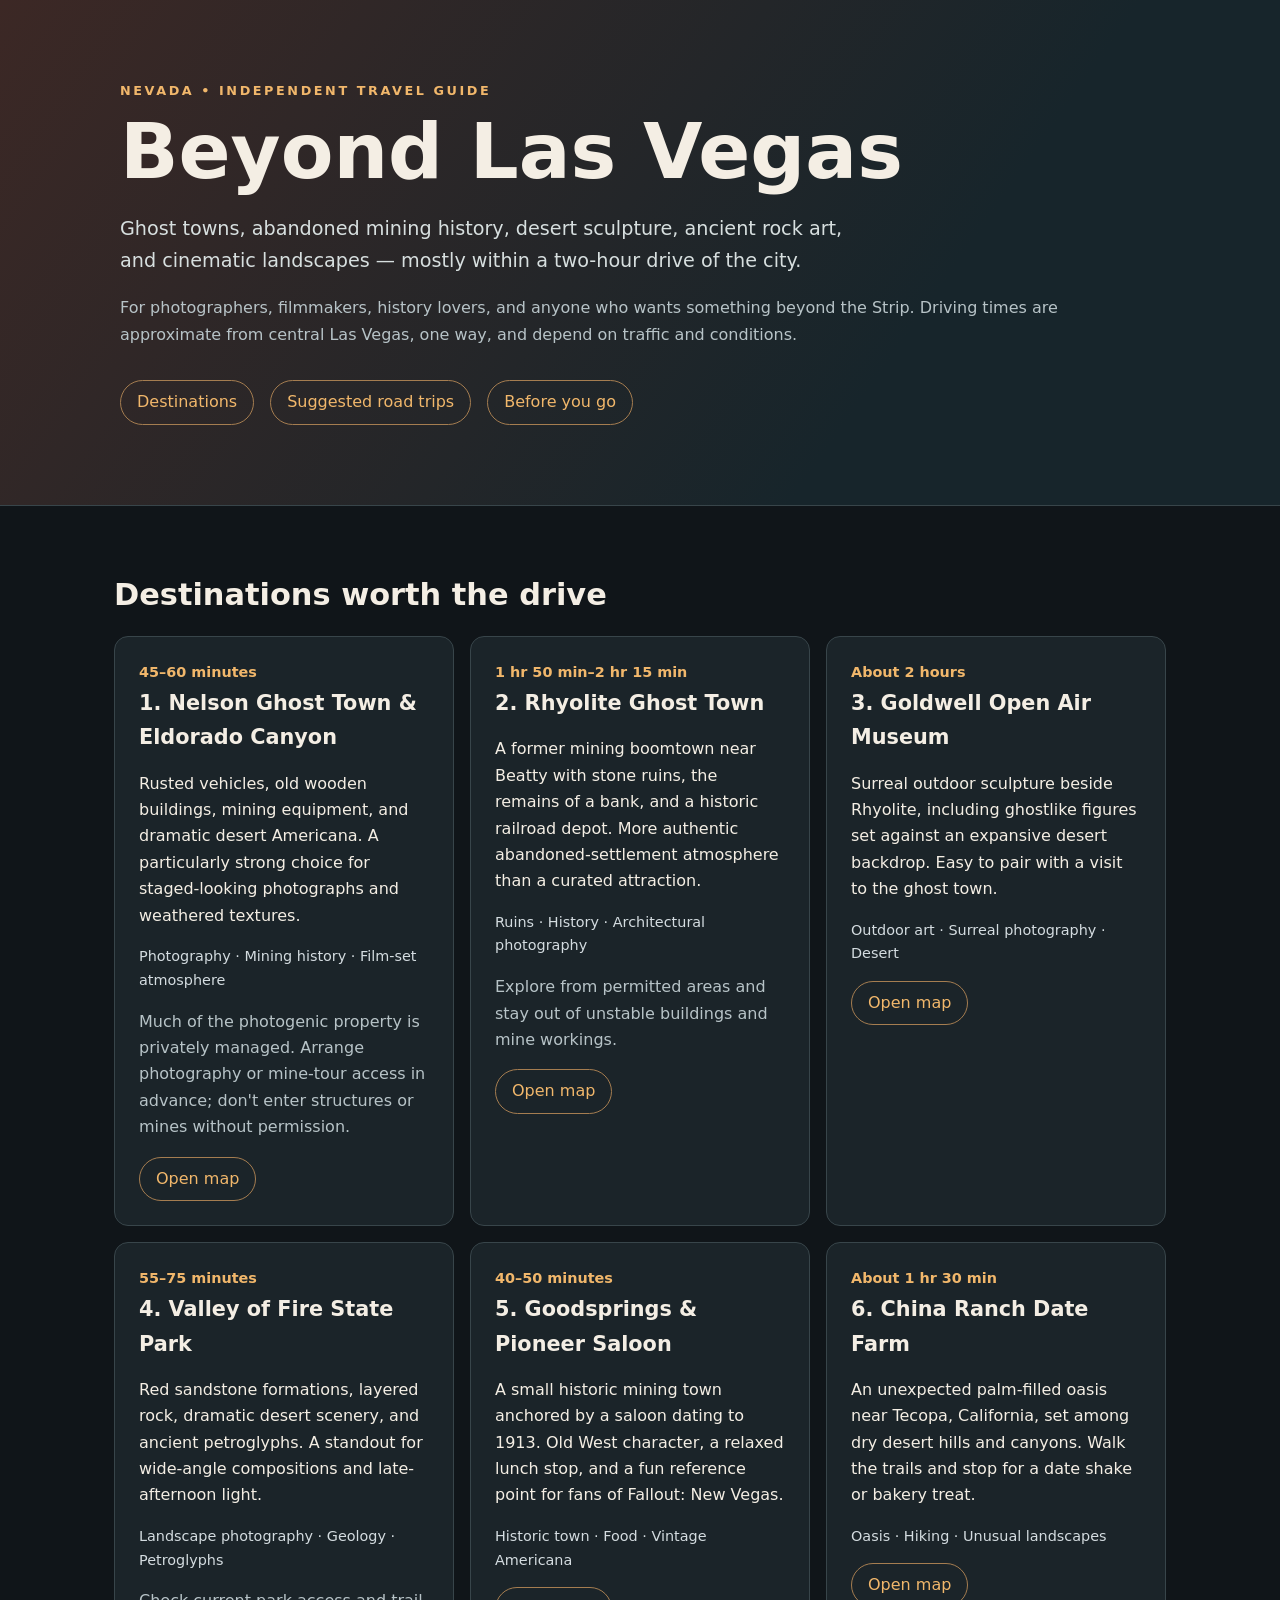
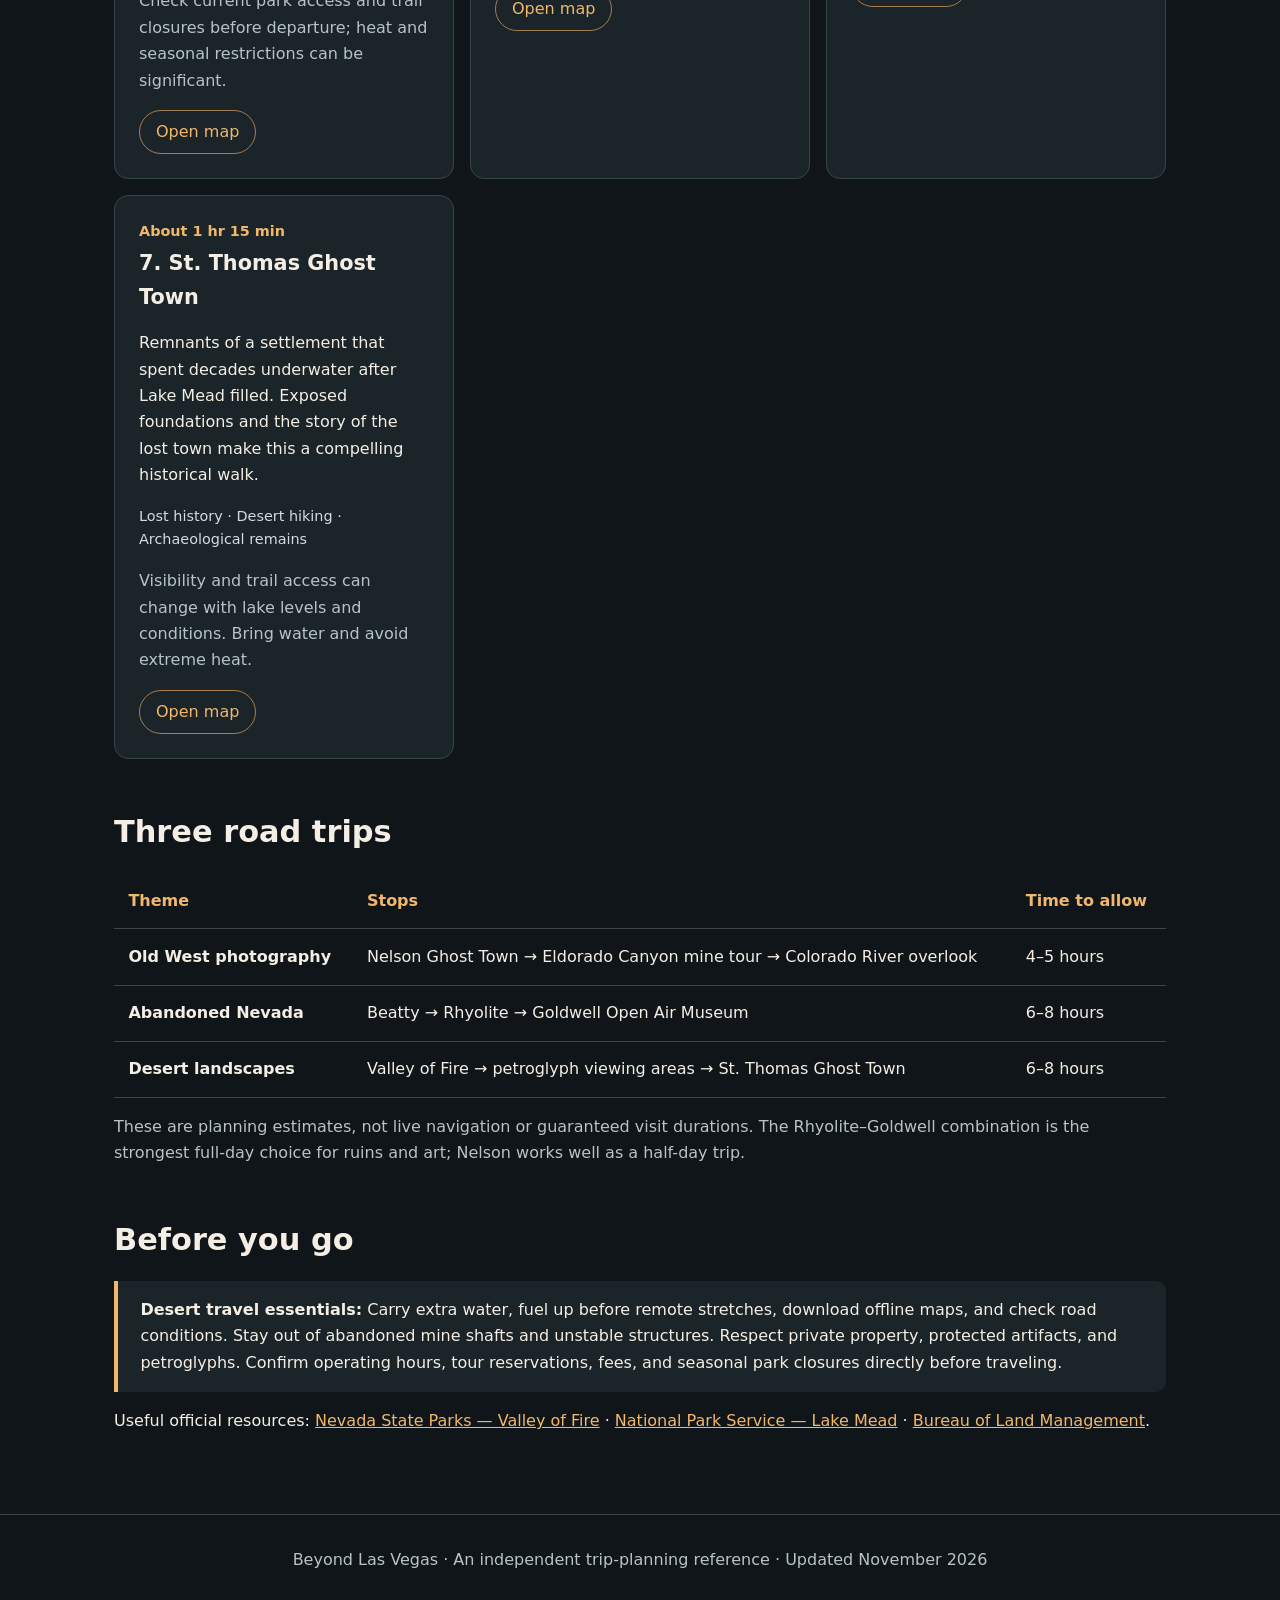
==== las-vegas-day-trips.html @ b11a3bff "Add offbeat Las Vegas day trips HTML guide" ====
<!DOCTYPE html>
<html lang="en">
<head>
<meta charset="utf-8">
<meta name="viewport" content="width=device-width, initial-scale=1">
<meta name="description" content="Offbeat day trips within two hours of Las Vegas: ghost towns, desert art, mining history, and landscapes.">
<title>Beyond Las Vegas | Offbeat Desert Day Trips</title>
<style>
:root{color-scheme:dark;--bg:#101519;--panel:#1b2429;--text:#f4eee4;--muted:#b7c3c7;--accent:#f1b76b;--line:#38454a}
*{box-sizing:border-box}html{scroll-behavior:smooth}body{margin:0;background:var(--bg);color:var(--text);font:16px/1.65 system-ui,-apple-system,Segoe UI,sans-serif}
header{padding:5rem max(1.5rem,calc((100vw - 1040px)/2));background:linear-gradient(125deg,#3c2825,#17252b 70%);border-bottom:1px solid var(--line)}
.eyebrow{text-transform:uppercase;letter-spacing:.2em;color:var(--accent);font-size:.8rem;font-weight:700}
h1{font-size:clamp(2.4rem,6vw,5rem);line-height:1.08;margin:.6rem 0 1.2rem;max-width:850px}h2{font-size:1.9rem;margin:3rem 0 1rem}h3{font-size:1.3rem;margin:.1rem 0 .4rem}
.lead{font-size:1.2rem;color:#d7dfdf;max-width:760px}main{max-width:1100px;margin:auto;padding:1rem 1.5rem 4rem}
nav{display:flex;gap:1rem;flex-wrap:wrap;margin-top:2rem}a{color:var(--accent)}nav a,.button{display:inline-block;border:1px solid #a57d50;border-radius:99px;padding:.5rem 1rem;text-decoration:none}
nav a:hover,.button:hover{background:#473729}
.grid{display:grid;grid-template-columns:repeat(auto-fit,minmax(min(100%,300px),1fr));gap:1rem}
article{border:1px solid var(--line);background:var(--panel);border-radius:14px;padding:1.5rem}
.meta{color:var(--accent);font-weight:650;font-size:.9rem}.note{color:var(--muted)}.tags{color:#d4dce0;font-size:.9rem}
table{width:100%;border-collapse:collapse}th,td{text-align:left;padding:.9rem;border-bottom:1px solid var(--line);vertical-align:top}th{color:var(--accent)}
.callout{border-left:4px solid var(--accent);padding:1rem 1.4rem;background:var(--panel);border-radius:0 10px 10px 0}
footer{border-top:1px solid var(--line);padding:2rem 1.5rem;color:var(--muted);text-align:center}
@media(max-width:650px){header{padding:3rem 1.5rem}table{font-size:.9rem}th,td{padding:.6rem}}
</style>
</head>
<body>
<header>
<div class="eyebrow">Nevada • Independent travel guide</div>
<h1>Beyond Las Vegas</h1>
<p class="lead">Ghost towns, abandoned mining history, desert sculpture, ancient rock art, and cinematic landscapes — mostly within a two-hour drive of the city.</p>
<p class="note">For photographers, filmmakers, history lovers, and anyone who wants something beyond the Strip. Driving times are approximate from central Las Vegas, one way, and depend on traffic and conditions.</p>
<nav aria-label="Page sections"><a href="#destinations">Destinations</a><a href="#routes">Suggested road trips</a><a href="#practical">Before you go</a></nav>
</header>
<main>
<section id="destinations">
<h2>Destinations worth the drive</h2>
<div class="grid">
<article><div class="meta">45–60 minutes</div><h3>1. Nelson Ghost Town &amp; Eldorado Canyon</h3><p>Rusted vehicles, old wooden buildings, mining equipment, and dramatic desert Americana. A particularly strong choice for staged-looking photographs and weathered textures.</p><p class="tags">Photography · Mining history · Film-set atmosphere</p><p class="note">Much of the photogenic property is privately managed. Arrange photography or mine-tour access in advance; don't enter structures or mines without permission.</p><a class="button" href="https://www.google.com/maps/search/?api=1&query=Nelson+Ghost+Town+Nevada" target="_blank" rel="noopener">Open map</a></article>
<article><div class="meta">1 hr 50 min–2 hr 15 min</div><h3>2. Rhyolite Ghost Town</h3><p>A former mining boomtown near Beatty with stone ruins, the remains of a bank, and a historic railroad depot. More authentic abandoned-settlement atmosphere than a curated attraction.</p><p class="tags">Ruins · History · Architectural photography</p><p class="note">Explore from permitted areas and stay out of unstable buildings and mine workings.</p><a class="button" href="https://www.google.com/maps/search/?api=1&query=Rhyolite+Ghost+Town+Nevada" target="_blank" rel="noopener">Open map</a></article>
<article><div class="meta">About 2 hours</div><h3>3. Goldwell Open Air Museum</h3><p>Surreal outdoor sculpture beside Rhyolite, including ghostlike figures set against an expansive desert backdrop. Easy to pair with a visit to the ghost town.</p><p class="tags">Outdoor art · Surreal photography · Desert</p><a class="button" href="https://www.google.com/maps/search/?api=1&query=Goldwell+Open+Air+Museum+Nevada" target="_blank" rel="noopener">Open map</a></article>
<article><div class="meta">55–75 minutes</div><h3>4. Valley of Fire State Park</h3><p>Red sandstone formations, layered rock, dramatic desert scenery, and ancient petroglyphs. A standout for wide-angle compositions and late-afternoon light.</p><p class="tags">Landscape photography · Geology · Petroglyphs</p><p class="note">Check current park access and trail closures before departure; heat and seasonal restrictions can be significant.</p><a class="button" href="https://www.google.com/maps/search/?api=1&query=Valley+of+Fire+State+Park+Nevada" target="_blank" rel="noopener">Open map</a></article>
<article><div class="meta">40–50 minutes</div><h3>5. Goodsprings &amp; Pioneer Saloon</h3><p>A small historic mining town anchored by a saloon dating to 1913. Old West character, a relaxed lunch stop, and a fun reference point for fans of Fallout: New Vegas.</p><p class="tags">Historic town · Food · Vintage Americana</p><a class="button" href="https://www.google.com/maps/search/?api=1&query=Pioneer+Saloon+Goodsprings+Nevada" target="_blank" rel="noopener">Open map</a></article>
<article><div class="meta">About 1 hr 30 min</div><h3>6. China Ranch Date Farm</h3><p>An unexpected palm-filled oasis near Tecopa, California, set among dry desert hills and canyons. Walk the trails and stop for a date shake or bakery treat.</p><p class="tags">Oasis · Hiking · Unusual landscapes</p><a class="button" href="https://www.google.com/maps/search/?api=1&query=China+Ranch+Date+Farm+Tecopa+California" target="_blank" rel="noopener">Open map</a></article>
<article><div class="meta">About 1 hr 15 min</div><h3>7. St. Thomas Ghost Town</h3><p>Remnants of a settlement that spent decades underwater after Lake Mead filled. Exposed foundations and the story of the lost town make this a compelling historical walk.</p><p class="tags">Lost history · Desert hiking · Archaeological remains</p><p class="note">Visibility and trail access can change with lake levels and conditions. Bring water and avoid extreme heat.</p><a class="button" href="https://www.google.com/maps/search/?api=1&query=St+Thomas+Ghost+Town+Nevada" target="_blank" rel="noopener">Open map</a></article>
</div>
</section>
<section id="routes">
<h2>Three road trips</h2>
<table><thead><tr><th>Theme</th><th>Stops</th><th>Time to allow</th></tr></thead><tbody>
<tr><td><strong>Old West photography</strong></td><td>Nelson Ghost Town → Eldorado Canyon mine tour → Colorado River overlook</td><td>4–5 hours</td></tr>
<tr><td><strong>Abandoned Nevada</strong></td><td>Beatty → Rhyolite → Goldwell Open Air Museum</td><td>6–8 hours</td></tr>
<tr><td><strong>Desert landscapes</strong></td><td>Valley of Fire → petroglyph viewing areas → St. Thomas Ghost Town</td><td>6–8 hours</td></tr>
</tbody></table>
<p class="note">These are planning estimates, not live navigation or guaranteed visit durations. The Rhyolite–Goldwell combination is the strongest full-day choice for ruins and art; Nelson works well as a half-day trip.</p>
</section>
<section id="practical">
<h2>Before you go</h2>
<div class="callout"><strong>Desert travel essentials:</strong> Carry extra water, fuel up before remote stretches, download offline maps, and check road conditions. Stay out of abandoned mine shafts and unstable structures. Respect private property, protected artifacts, and petroglyphs. Confirm operating hours, tour reservations, fees, and seasonal park closures directly before traveling.</div>
<p>Useful official resources: <a href="https://parks.nv.gov/parks/valley-of-fire">Nevada State Parks — Valley of Fire</a> · <a href="https://www.nps.gov/lake/">National Park Service — Lake Mead</a> · <a href="https://www.blm.gov/">Bureau of Land Management</a>.</p>
</section>
</main>
<footer>Beyond Las Vegas · An independent trip-planning reference · Updated November 2026</footer>
</body></html>
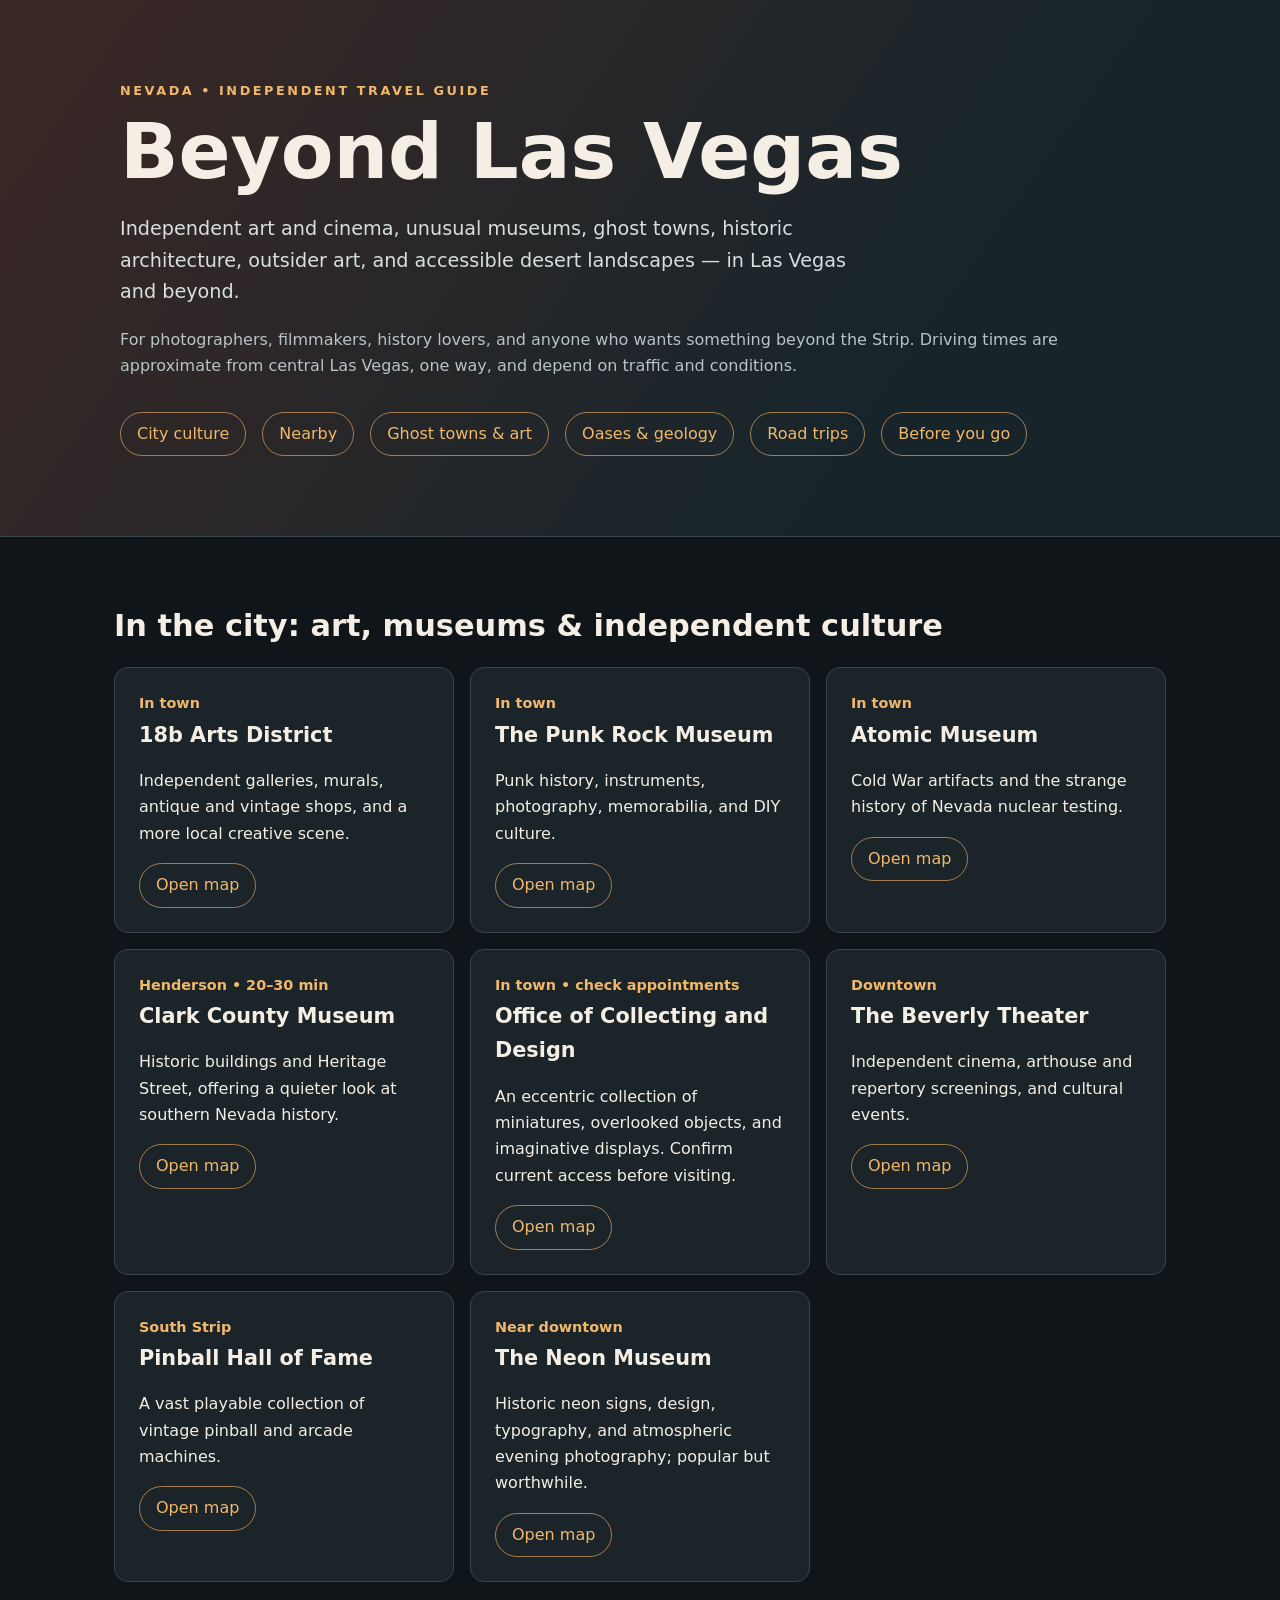
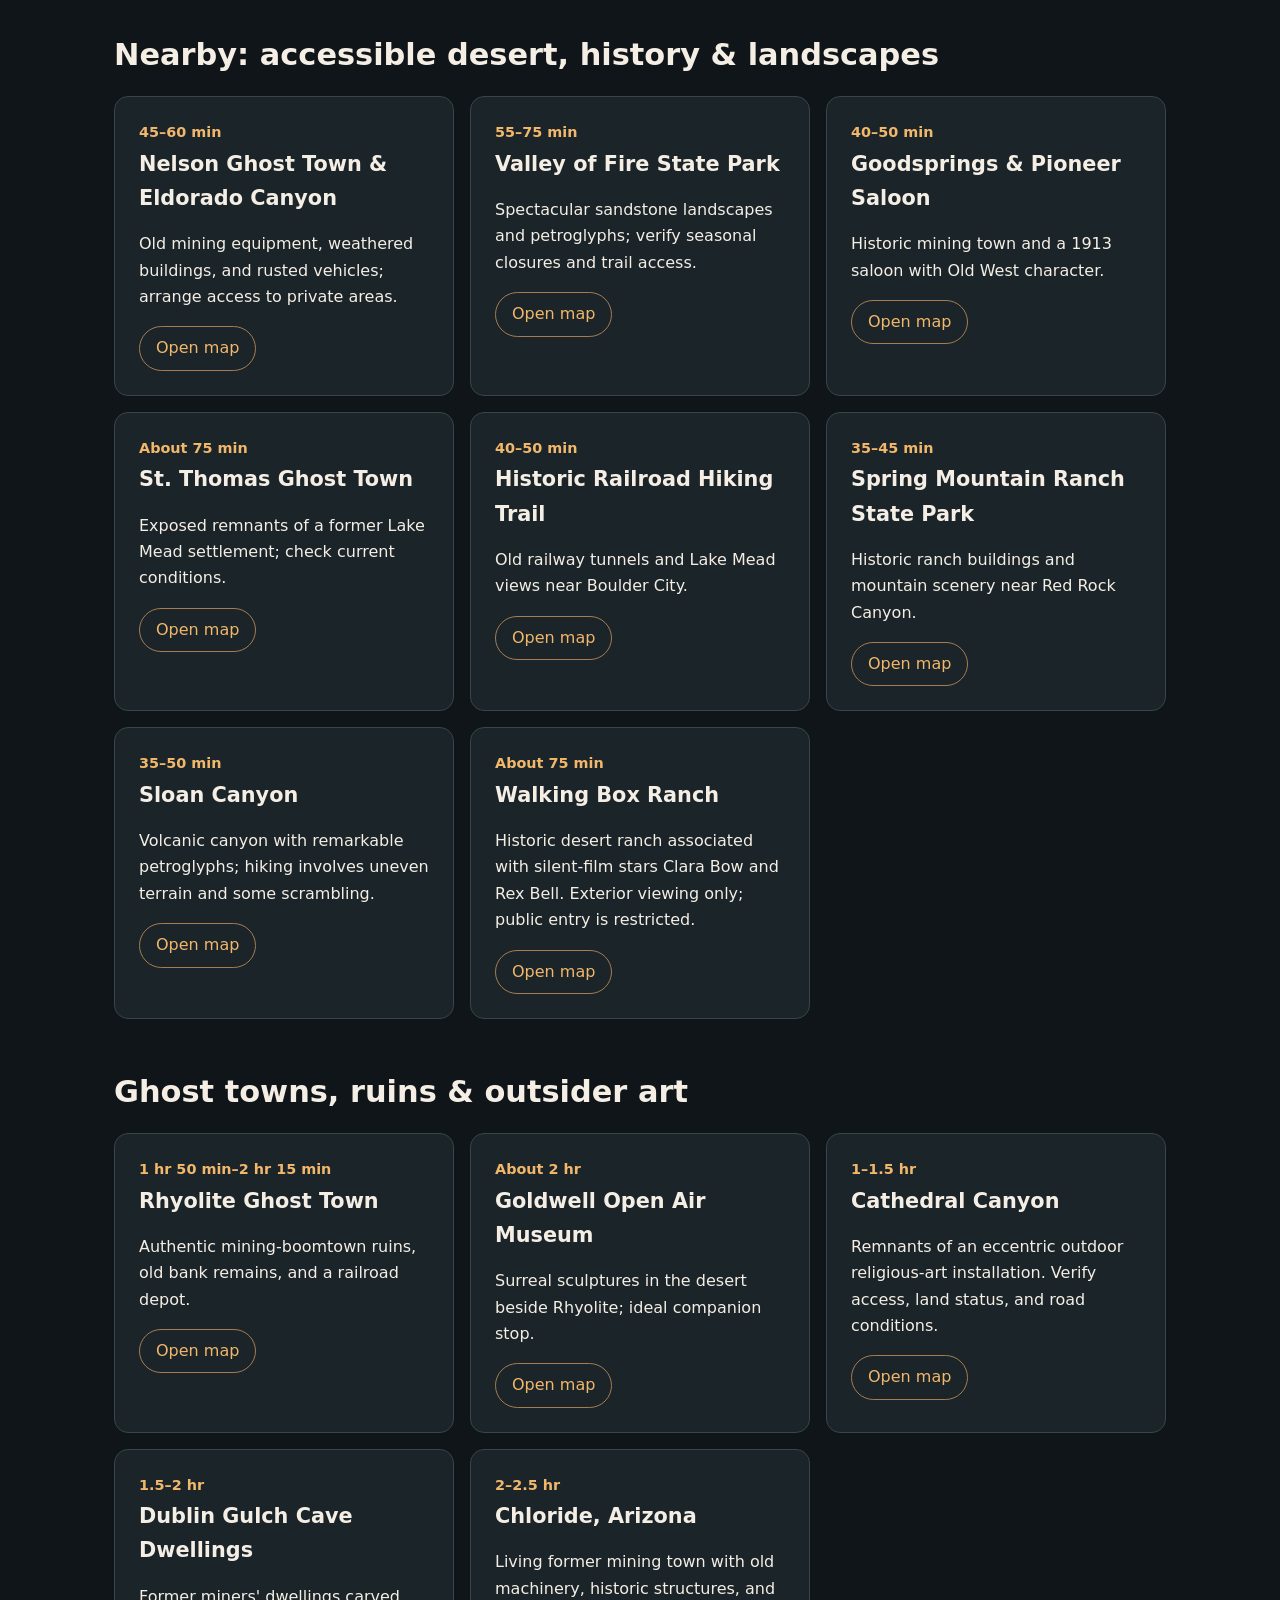
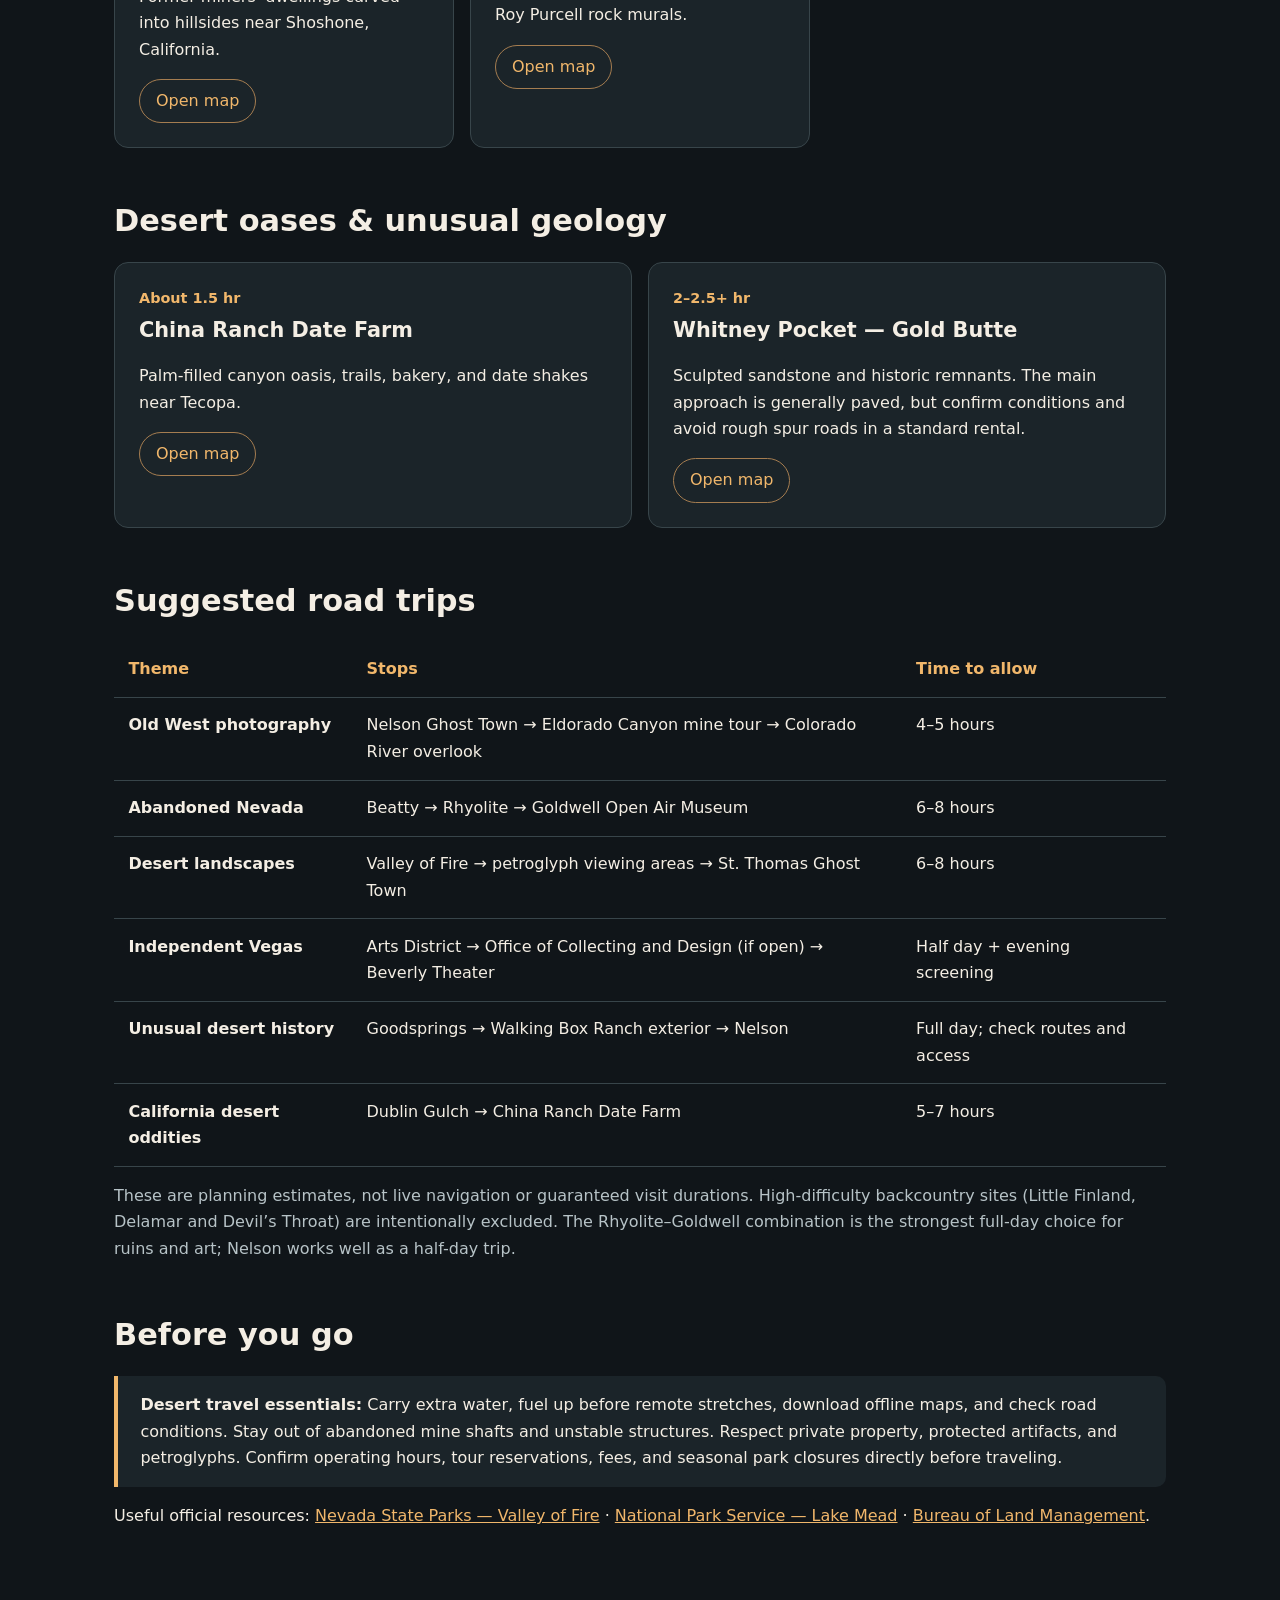
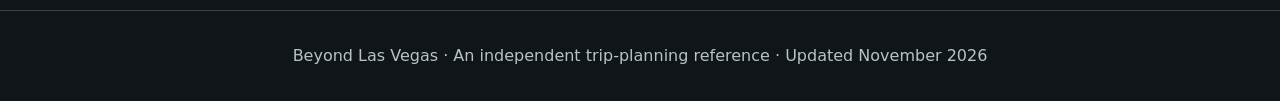
==== commit 9c802cda: "Expand Vegas guide with categorized city and accessible remote destinations" ====
--- a/las-vegas-day-trips.html
+++ b/las-vegas-day-trips.html
@@ -3,8 +3,8 @@
 <head>
 <meta charset="utf-8">
 <meta name="viewport" content="width=device-width, initial-scale=1">
-<meta name="description" content="Offbeat day trips within two hours of Las Vegas: ghost towns, desert art, mining history, and landscapes.">
-<title>Beyond Las Vegas | Offbeat Desert Day Trips</title>
+<meta name="description" content="A categorized guide to unusual Las Vegas attractions, independent culture, ghost towns, outsider art, and accessible desert excursions.">
+<title>Beyond Las Vegas | City & Desert Explorations</title>
 <style>
 :root{color-scheme:dark;--bg:#101519;--panel:#1b2429;--text:#f4eee4;--muted:#b7c3c7;--accent:#f1b76b;--line:#38454a}
 *{box-sizing:border-box}html{scroll-behavior:smooth}body{margin:0;background:var(--bg);color:var(--text);font:16px/1.65 system-ui,-apple-system,Segoe UI,sans-serif}
@@ -27,31 +27,42 @@
 <header>
 <div class="eyebrow">Nevada • Independent travel guide</div>
 <h1>Beyond Las Vegas</h1>
-<p class="lead">Ghost towns, abandoned mining history, desert sculpture, ancient rock art, and cinematic landscapes — mostly within a two-hour drive of the city.</p>
+<p class="lead">Independent art and cinema, unusual museums, ghost towns, historic architecture, outsider art, and accessible desert landscapes — in Las Vegas and beyond.</p>
 <p class="note">For photographers, filmmakers, history lovers, and anyone who wants something beyond the Strip. Driving times are approximate from central Las Vegas, one way, and depend on traffic and conditions.</p>
-<nav aria-label="Page sections"><a href="#destinations">Destinations</a><a href="#routes">Suggested road trips</a><a href="#practical">Before you go</a></nav>
+<nav aria-label="Page sections"><a href="#city-art">City culture</a><a href="#nearby">Nearby</a><a href="#ghosts">Ghost towns &amp; art</a><a href="#oases">Oases &amp; geology</a><a href="#routes">Road trips</a><a href="#practical">Before you go</a></nav>
 </header>
 <main>
-<section id="destinations">
-<h2>Destinations worth the drive</h2>
-<div class="grid">
-<article><div class="meta">45–60 minutes</div><h3>1. Nelson Ghost Town &amp; Eldorado Canyon</h3><p>Rusted vehicles, old wooden buildings, mining equipment, and dramatic desert Americana. A particularly strong choice for staged-looking photographs and weathered textures.</p><p class="tags">Photography · Mining history · Film-set atmosphere</p><p class="note">Much of the photogenic property is privately managed. Arrange photography or mine-tour access in advance; don't enter structures or mines without permission.</p><a class="button" href="https://www.google.com/maps/search/?api=1&query=Nelson+Ghost+Town+Nevada" target="_blank" rel="noopener">Open map</a></article>
-<article><div class="meta">1 hr 50 min–2 hr 15 min</div><h3>2. Rhyolite Ghost Town</h3><p>A former mining boomtown near Beatty with stone ruins, the remains of a bank, and a historic railroad depot. More authentic abandoned-settlement atmosphere than a curated attraction.</p><p class="tags">Ruins · History · Architectural photography</p><p class="note">Explore from permitted areas and stay out of unstable buildings and mine workings.</p><a class="button" href="https://www.google.com/maps/search/?api=1&query=Rhyolite+Ghost+Town+Nevada" target="_blank" rel="noopener">Open map</a></article>
-<article><div class="meta">About 2 hours</div><h3>3. Goldwell Open Air Museum</h3><p>Surreal outdoor sculpture beside Rhyolite, including ghostlike figures set against an expansive desert backdrop. Easy to pair with a visit to the ghost town.</p><p class="tags">Outdoor art · Surreal photography · Desert</p><a class="button" href="https://www.google.com/maps/search/?api=1&query=Goldwell+Open+Air+Museum+Nevada" target="_blank" rel="noopener">Open map</a></article>
-<article><div class="meta">55–75 minutes</div><h3>4. Valley of Fire State Park</h3><p>Red sandstone formations, layered rock, dramatic desert scenery, and ancient petroglyphs. A standout for wide-angle compositions and late-afternoon light.</p><p class="tags">Landscape photography · Geology · Petroglyphs</p><p class="note">Check current park access and trail closures before departure; heat and seasonal restrictions can be significant.</p><a class="button" href="https://www.google.com/maps/search/?api=1&query=Valley+of+Fire+State+Park+Nevada" target="_blank" rel="noopener">Open map</a></article>
-<article><div class="meta">40–50 minutes</div><h3>5. Goodsprings &amp; Pioneer Saloon</h3><p>A small historic mining town anchored by a saloon dating to 1913. Old West character, a relaxed lunch stop, and a fun reference point for fans of Fallout: New Vegas.</p><p class="tags">Historic town · Food · Vintage Americana</p><a class="button" href="https://www.google.com/maps/search/?api=1&query=Pioneer+Saloon+Goodsprings+Nevada" target="_blank" rel="noopener">Open map</a></article>
-<article><div class="meta">About 1 hr 30 min</div><h3>6. China Ranch Date Farm</h3><p>An unexpected palm-filled oasis near Tecopa, California, set among dry desert hills and canyons. Walk the trails and stop for a date shake or bakery treat.</p><p class="tags">Oasis · Hiking · Unusual landscapes</p><a class="button" href="https://www.google.com/maps/search/?api=1&query=China+Ranch+Date+Farm+Tecopa+California" target="_blank" rel="noopener">Open map</a></article>
-<article><div class="meta">About 1 hr 15 min</div><h3>7. St. Thomas Ghost Town</h3><p>Remnants of a settlement that spent decades underwater after Lake Mead filled. Exposed foundations and the story of the lost town make this a compelling historical walk.</p><p class="tags">Lost history · Desert hiking · Archaeological remains</p><p class="note">Visibility and trail access can change with lake levels and conditions. Bring water and avoid extreme heat.</p><a class="button" href="https://www.google.com/maps/search/?api=1&query=St+Thomas+Ghost+Town+Nevada" target="_blank" rel="noopener">Open map</a></article>
-</div>
-</section>
+<section id="city-art"><h2>In the city: art, museums &amp; independent culture</h2><div class="grid"><article><div class="meta">In town</div><h3>18b Arts District</h3><p>Independent galleries, murals, antique and vintage shops, and a more local creative scene.</p><a class="button" href="https://www.google.com/maps/search/?api=1&amp;query=Las%20Vegas%20Arts%20District%20Nevada" target="_blank" rel="noopener noreferrer">Open map</a></article>
+<article><div class="meta">In town</div><h3>The Punk Rock Museum</h3><p>Punk history, instruments, photography, memorabilia, and DIY culture.</p><a class="button" href="https://www.google.com/maps/search/?api=1&amp;query=Punk%20Rock%20Museum%20Las%20Vegas" target="_blank" rel="noopener noreferrer">Open map</a></article>
+<article><div class="meta">In town</div><h3>Atomic Museum</h3><p>Cold War artifacts and the strange history of Nevada nuclear testing.</p><a class="button" href="https://www.google.com/maps/search/?api=1&amp;query=Atomic%20Museum%20Las%20Vegas" target="_blank" rel="noopener noreferrer">Open map</a></article>
+<article><div class="meta">Henderson • 20–30 min</div><h3>Clark County Museum</h3><p>Historic buildings and Heritage Street, offering a quieter look at southern Nevada history.</p><a class="button" href="https://www.google.com/maps/search/?api=1&amp;query=Clark%20County%20Museum%20Henderson%20Nevada" target="_blank" rel="noopener noreferrer">Open map</a></article>
+<article><div class="meta">In town • check appointments</div><h3>Office of Collecting and Design</h3><p>An eccentric collection of miniatures, overlooked objects, and imaginative displays. Confirm current access before visiting.</p><a class="button" href="https://www.google.com/maps/search/?api=1&amp;query=Office%20of%20Collecting%20and%20Design%20Las%20Vegas" target="_blank" rel="noopener noreferrer">Open map</a></article>
+<article><div class="meta">Downtown</div><h3>The Beverly Theater</h3><p>Independent cinema, arthouse and repertory screenings, and cultural events.</p><a class="button" href="https://www.google.com/maps/search/?api=1&amp;query=The%20Beverly%20Theater%20Las%20Vegas" target="_blank" rel="noopener noreferrer">Open map</a></article>
+<article><div class="meta">South Strip</div><h3>Pinball Hall of Fame</h3><p>A vast playable collection of vintage pinball and arcade machines.</p><a class="button" href="https://www.google.com/maps/search/?api=1&amp;query=Pinball%20Hall%20of%20Fame%20Las%20Vegas" target="_blank" rel="noopener noreferrer">Open map</a></article>
+<article><div class="meta">Near downtown</div><h3>The Neon Museum</h3><p>Historic neon signs, design, typography, and atmospheric evening photography; popular but worthwhile.</p><a class="button" href="https://www.google.com/maps/search/?api=1&amp;query=Neon%20Museum%20Las%20Vegas" target="_blank" rel="noopener noreferrer">Open map</a></article></div></section>
+<section id="nearby"><h2>Nearby: accessible desert, history &amp; landscapes</h2><div class="grid"><article><div class="meta">45–60 min</div><h3>Nelson Ghost Town &amp; Eldorado Canyon</h3><p>Old mining equipment, weathered buildings, and rusted vehicles; arrange access to private areas.</p><a class="button" href="https://www.google.com/maps/search/?api=1&amp;query=Nelson%20Ghost%20Town%20Nevada" target="_blank" rel="noopener noreferrer">Open map</a></article>
+<article><div class="meta">55–75 min</div><h3>Valley of Fire State Park</h3><p>Spectacular sandstone landscapes and petroglyphs; verify seasonal closures and trail access.</p><a class="button" href="https://www.google.com/maps/search/?api=1&amp;query=Valley%20of%20Fire%20State%20Park%20Nevada" target="_blank" rel="noopener noreferrer">Open map</a></article>
+<article><div class="meta">40–50 min</div><h3>Goodsprings &amp; Pioneer Saloon</h3><p>Historic mining town and a 1913 saloon with Old West character.</p><a class="button" href="https://www.google.com/maps/search/?api=1&amp;query=Pioneer%20Saloon%20Goodsprings%20Nevada" target="_blank" rel="noopener noreferrer">Open map</a></article>
+<article><div class="meta">About 75 min</div><h3>St. Thomas Ghost Town</h3><p>Exposed remnants of a former Lake Mead settlement; check current conditions.</p><a class="button" href="https://www.google.com/maps/search/?api=1&amp;query=St%20Thomas%20Ghost%20Town%20Nevada" target="_blank" rel="noopener noreferrer">Open map</a></article>
+<article><div class="meta">40–50 min</div><h3>Historic Railroad Hiking Trail</h3><p>Old railway tunnels and Lake Mead views near Boulder City.</p><a class="button" href="https://www.google.com/maps/search/?api=1&amp;query=Historic%20Railroad%20Hiking%20Trail%20Boulder%20City%20Nevada" target="_blank" rel="noopener noreferrer">Open map</a></article>
+<article><div class="meta">35–45 min</div><h3>Spring Mountain Ranch State Park</h3><p>Historic ranch buildings and mountain scenery near Red Rock Canyon.</p><a class="button" href="https://www.google.com/maps/search/?api=1&amp;query=Spring%20Mountain%20Ranch%20State%20Park%20Nevada" target="_blank" rel="noopener noreferrer">Open map</a></article>
+<article><div class="meta">35–50 min</div><h3>Sloan Canyon</h3><p>Volcanic canyon with remarkable petroglyphs; hiking involves uneven terrain and some scrambling.</p><a class="button" href="https://www.google.com/maps/search/?api=1&amp;query=Sloan%20Canyon%20Nevada" target="_blank" rel="noopener noreferrer">Open map</a></article>
+<article><div class="meta">About 75 min</div><h3>Walking Box Ranch</h3><p>Historic desert ranch associated with silent-film stars Clara Bow and Rex Bell. Exterior viewing only; public entry is restricted.</p><a class="button" href="https://www.google.com/maps/search/?api=1&amp;query=Walking%20Box%20Ranch%20Searchlight%20Nevada" target="_blank" rel="noopener noreferrer">Open map</a></article></div></section>
+<section id="ghosts"><h2>Ghost towns, ruins &amp; outsider art</h2><div class="grid"><article><div class="meta">1 hr 50 min–2 hr 15 min</div><h3>Rhyolite Ghost Town</h3><p>Authentic mining-boomtown ruins, old bank remains, and a railroad depot.</p><a class="button" href="https://www.google.com/maps/search/?api=1&amp;query=Rhyolite%20Ghost%20Town%20Nevada" target="_blank" rel="noopener noreferrer">Open map</a></article>
+<article><div class="meta">About 2 hr</div><h3>Goldwell Open Air Museum</h3><p>Surreal sculptures in the desert beside Rhyolite; ideal companion stop.</p><a class="button" href="https://www.google.com/maps/search/?api=1&amp;query=Goldwell%20Open%20Air%20Museum%20Nevada" target="_blank" rel="noopener noreferrer">Open map</a></article>
+<article><div class="meta">1–1.5 hr</div><h3>Cathedral Canyon</h3><p>Remnants of an eccentric outdoor religious-art installation. Verify access, land status, and road conditions.</p><a class="button" href="https://www.google.com/maps/search/?api=1&amp;query=Cathedral%20Canyon%20Pahrump%20Nevada" target="_blank" rel="noopener noreferrer">Open map</a></article>
+<article><div class="meta">1.5–2 hr</div><h3>Dublin Gulch Cave Dwellings</h3><p>Former miners' dwellings carved into hillsides near Shoshone, California.</p><a class="button" href="https://www.google.com/maps/search/?api=1&amp;query=Dublin%20Gulch%20Shoshone%20California" target="_blank" rel="noopener noreferrer">Open map</a></article>
+<article><div class="meta">2–2.5 hr</div><h3>Chloride, Arizona</h3><p>Living former mining town with old machinery, historic structures, and Roy Purcell rock murals.</p><a class="button" href="https://www.google.com/maps/search/?api=1&amp;query=Chloride%20Arizona%20Roy%20Purcell%20murals" target="_blank" rel="noopener noreferrer">Open map</a></article></div></section>
+<section id="oases"><h2>Desert oases &amp; unusual geology</h2><div class="grid"><article><div class="meta">About 1.5 hr</div><h3>China Ranch Date Farm</h3><p>Palm-filled canyon oasis, trails, bakery, and date shakes near Tecopa.</p><a class="button" href="https://www.google.com/maps/search/?api=1&amp;query=China%20Ranch%20Date%20Farm%20Tecopa%20California" target="_blank" rel="noopener noreferrer">Open map</a></article>
+<article><div class="meta">2–2.5+ hr</div><h3>Whitney Pocket — Gold Butte</h3><p>Sculpted sandstone and historic remnants. The main approach is generally paved, but confirm conditions and avoid rough spur roads in a standard rental.</p><a class="button" href="https://www.google.com/maps/search/?api=1&amp;query=Whitney%20Pocket%20Gold%20Butte%20Nevada" target="_blank" rel="noopener noreferrer">Open map</a></article></div></section>
 <section id="routes">
-<h2>Three road trips</h2>
+<h2>Suggested road trips</h2>
 <table><thead><tr><th>Theme</th><th>Stops</th><th>Time to allow</th></tr></thead><tbody>
 <tr><td><strong>Old West photography</strong></td><td>Nelson Ghost Town → Eldorado Canyon mine tour → Colorado River overlook</td><td>4–5 hours</td></tr>
 <tr><td><strong>Abandoned Nevada</strong></td><td>Beatty → Rhyolite → Goldwell Open Air Museum</td><td>6–8 hours</td></tr>
 <tr><td><strong>Desert landscapes</strong></td><td>Valley of Fire → petroglyph viewing areas → St. Thomas Ghost Town</td><td>6–8 hours</td></tr>
-</tbody></table>
-<p class="note">These are planning estimates, not live navigation or guaranteed visit durations. The Rhyolite–Goldwell combination is the strongest full-day choice for ruins and art; Nelson works well as a half-day trip.</p>
+<tr><td><strong>Independent Vegas</strong></td><td>Arts District → Office of Collecting and Design (if open) → Beverly Theater</td><td>Half day + evening screening</td></tr><tr><td><strong>Unusual desert history</strong></td><td>Goodsprings → Walking Box Ranch exterior → Nelson</td><td>Full day; check routes and access</td></tr><tr><td><strong>California desert oddities</strong></td><td>Dublin Gulch → China Ranch Date Farm</td><td>5–7 hours</td></tr></tbody></table>
+<p class="note">These are planning estimates, not live navigation or guaranteed visit durations. High-difficulty backcountry sites (Little Finland, Delamar and Devil’s Throat) are intentionally excluded. The Rhyolite–Goldwell combination is the strongest full-day choice for ruins and art; Nelson works well as a half-day trip.</p>
 </section>
 <section id="practical">
 <h2>Before you go</h2>
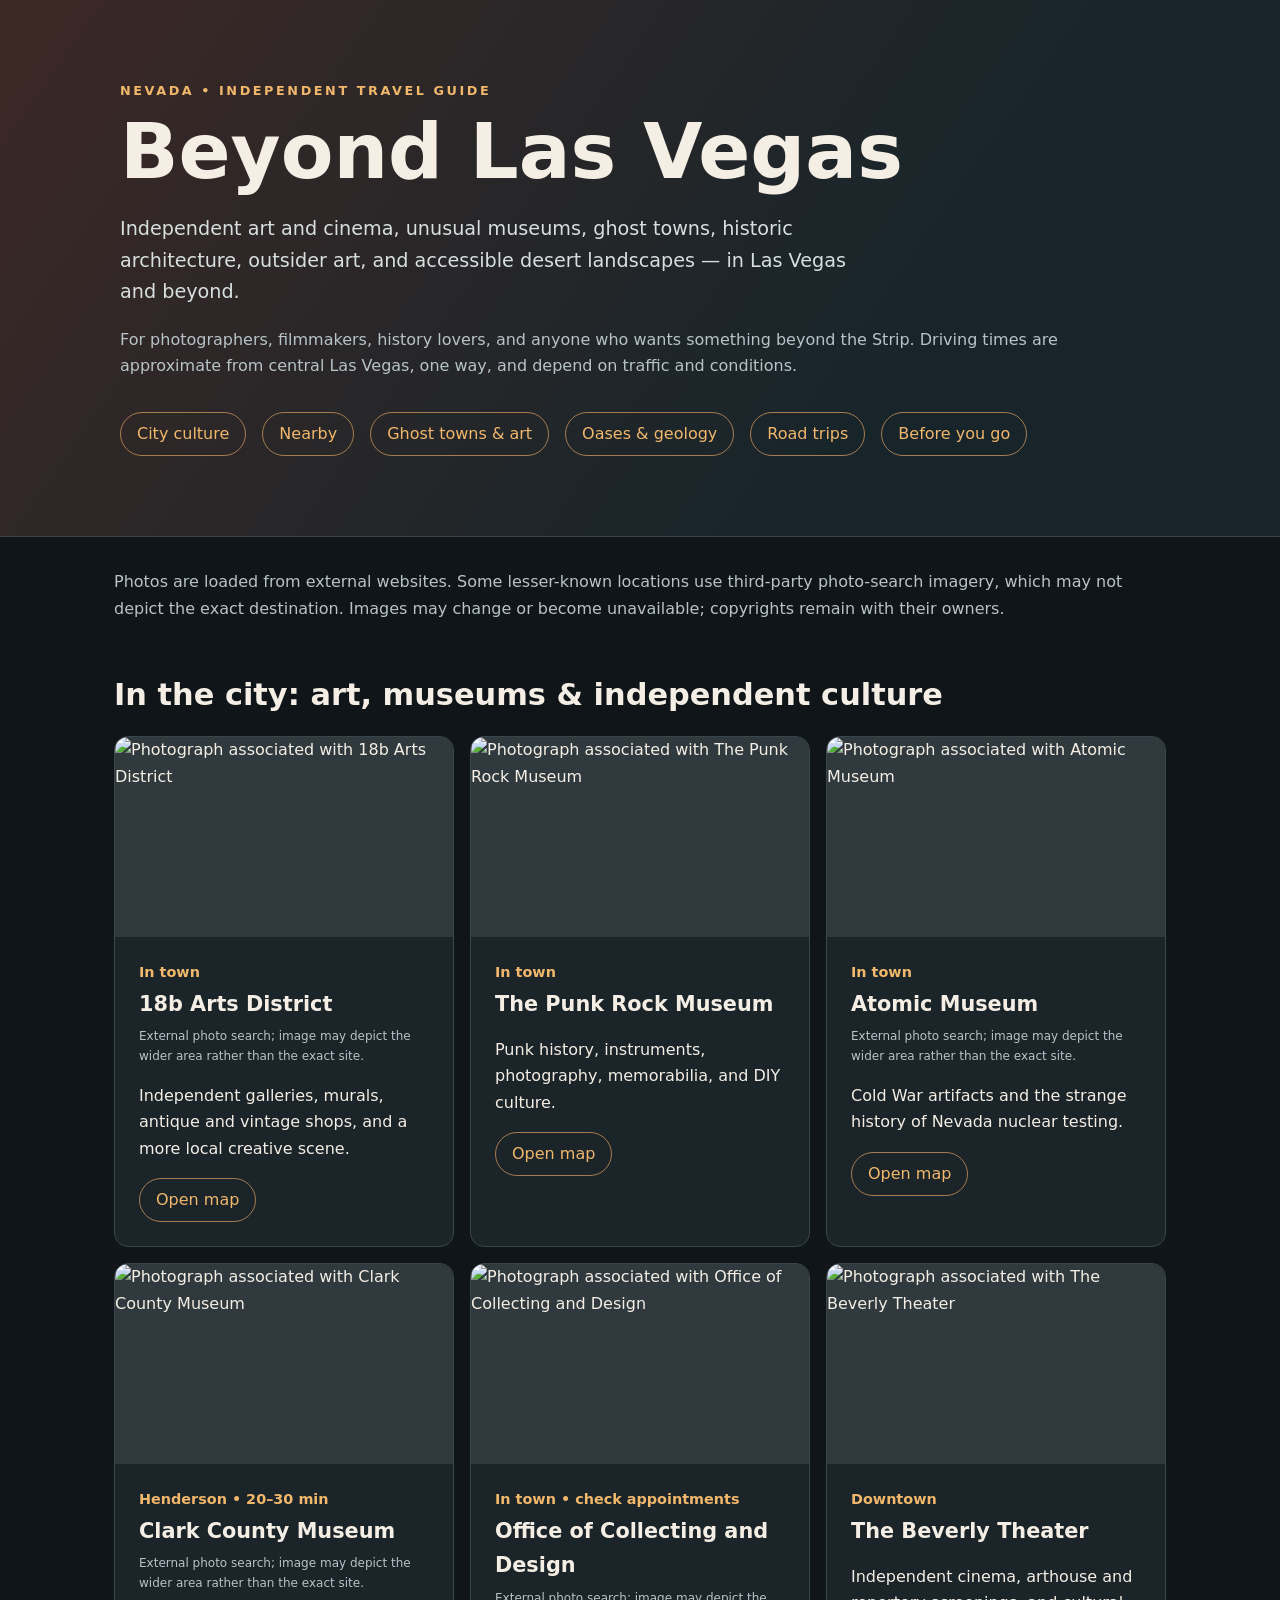
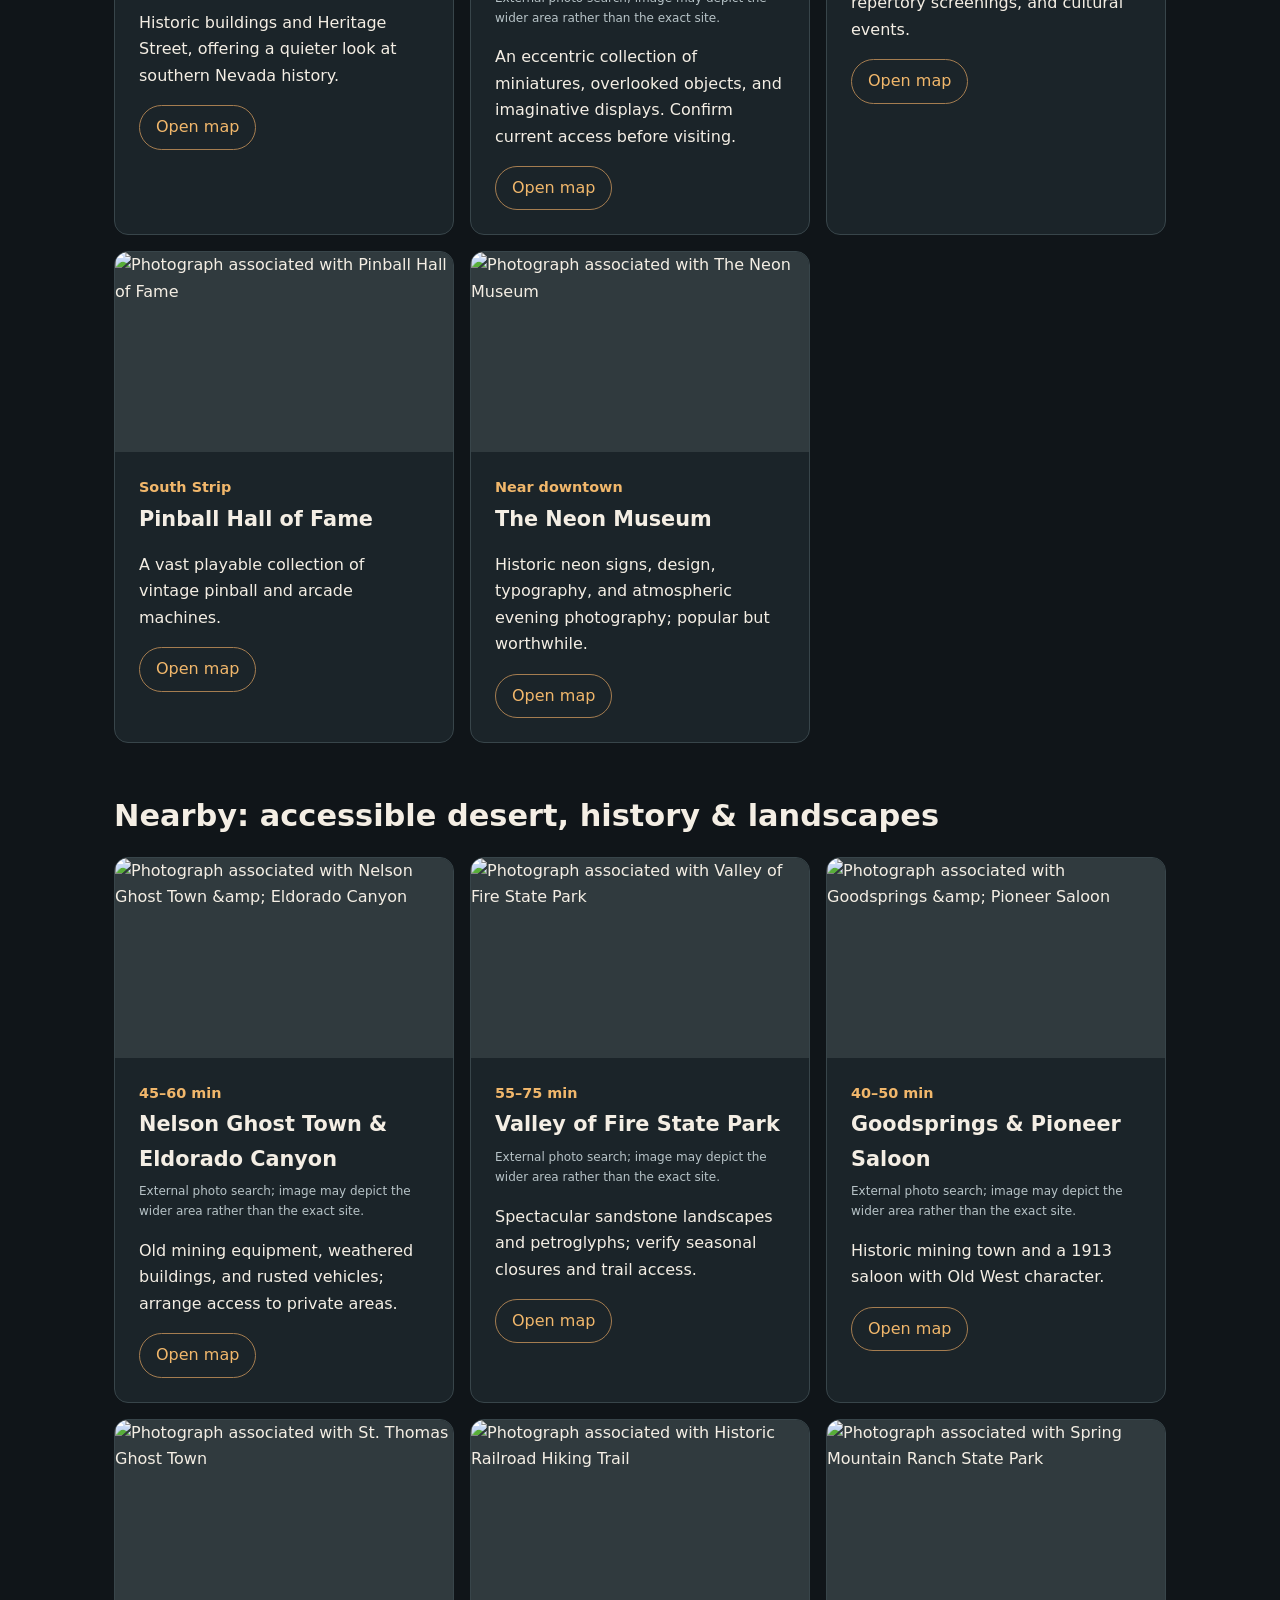
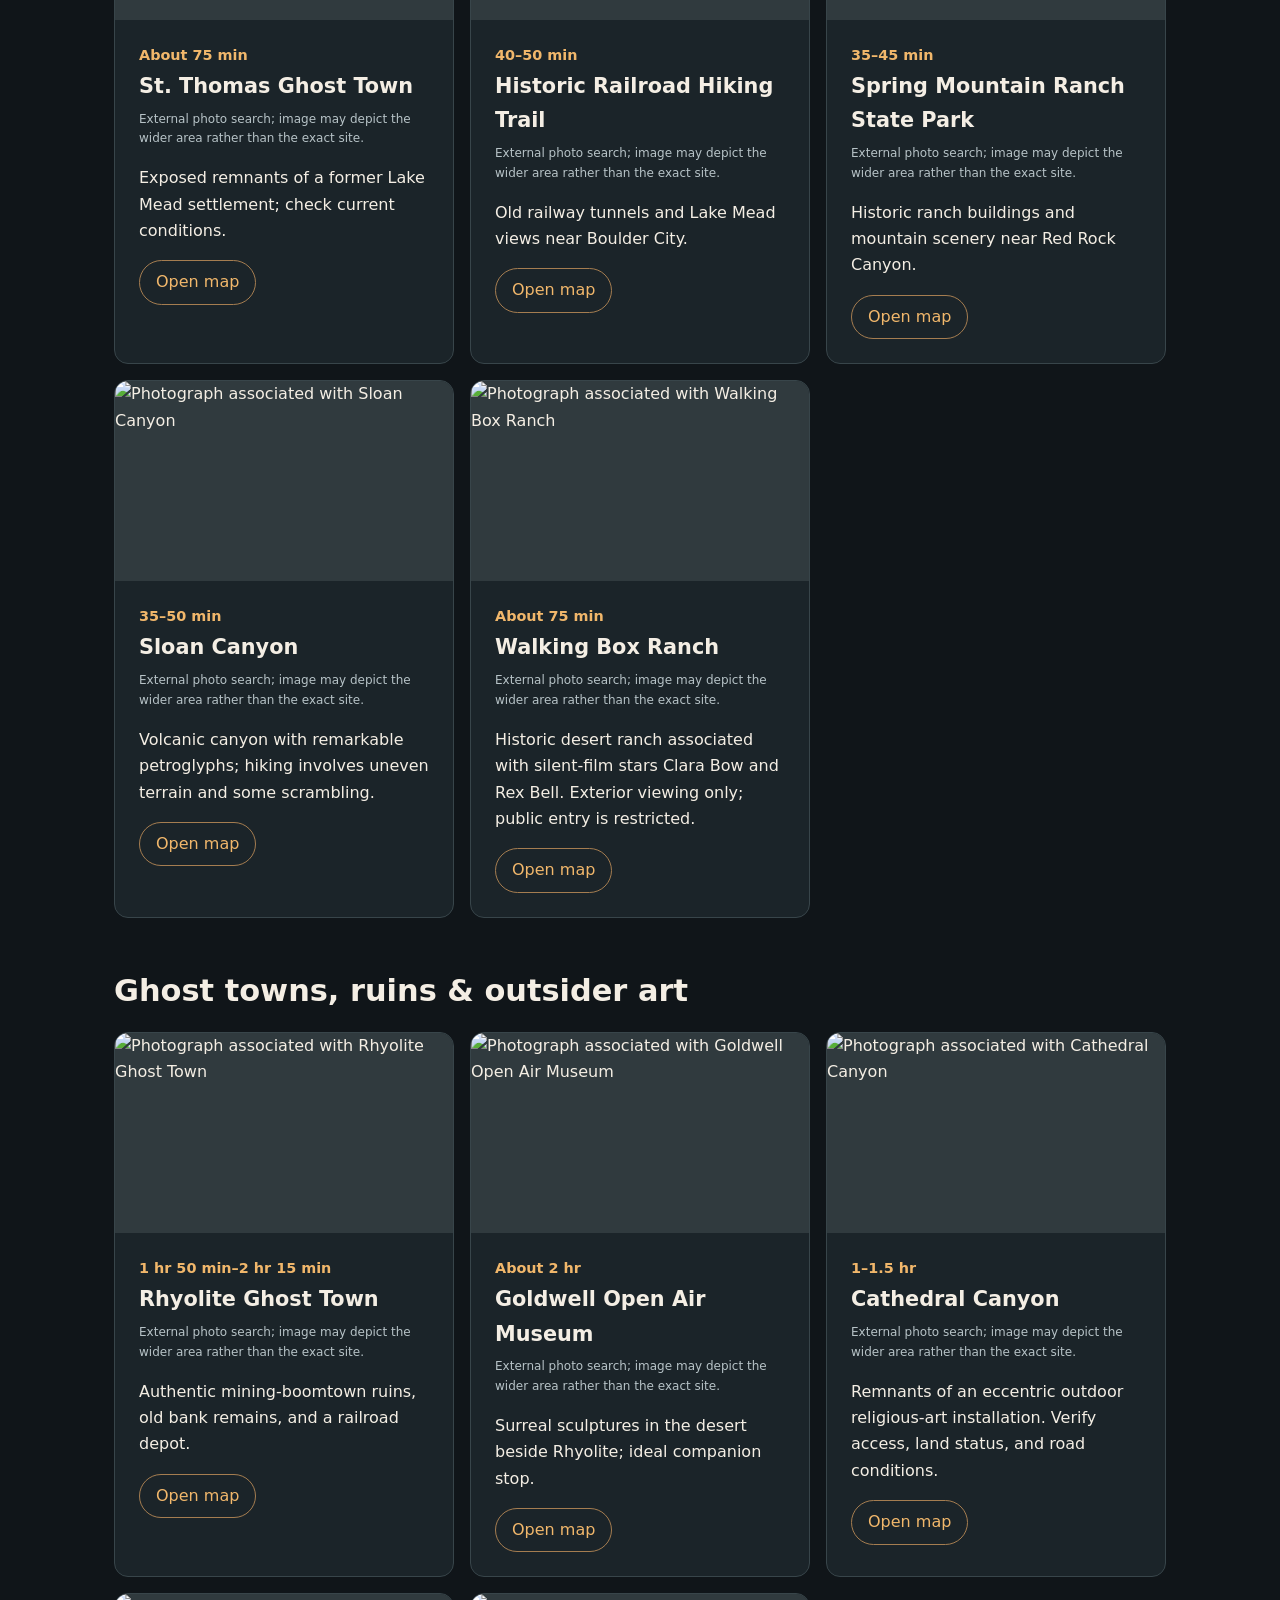
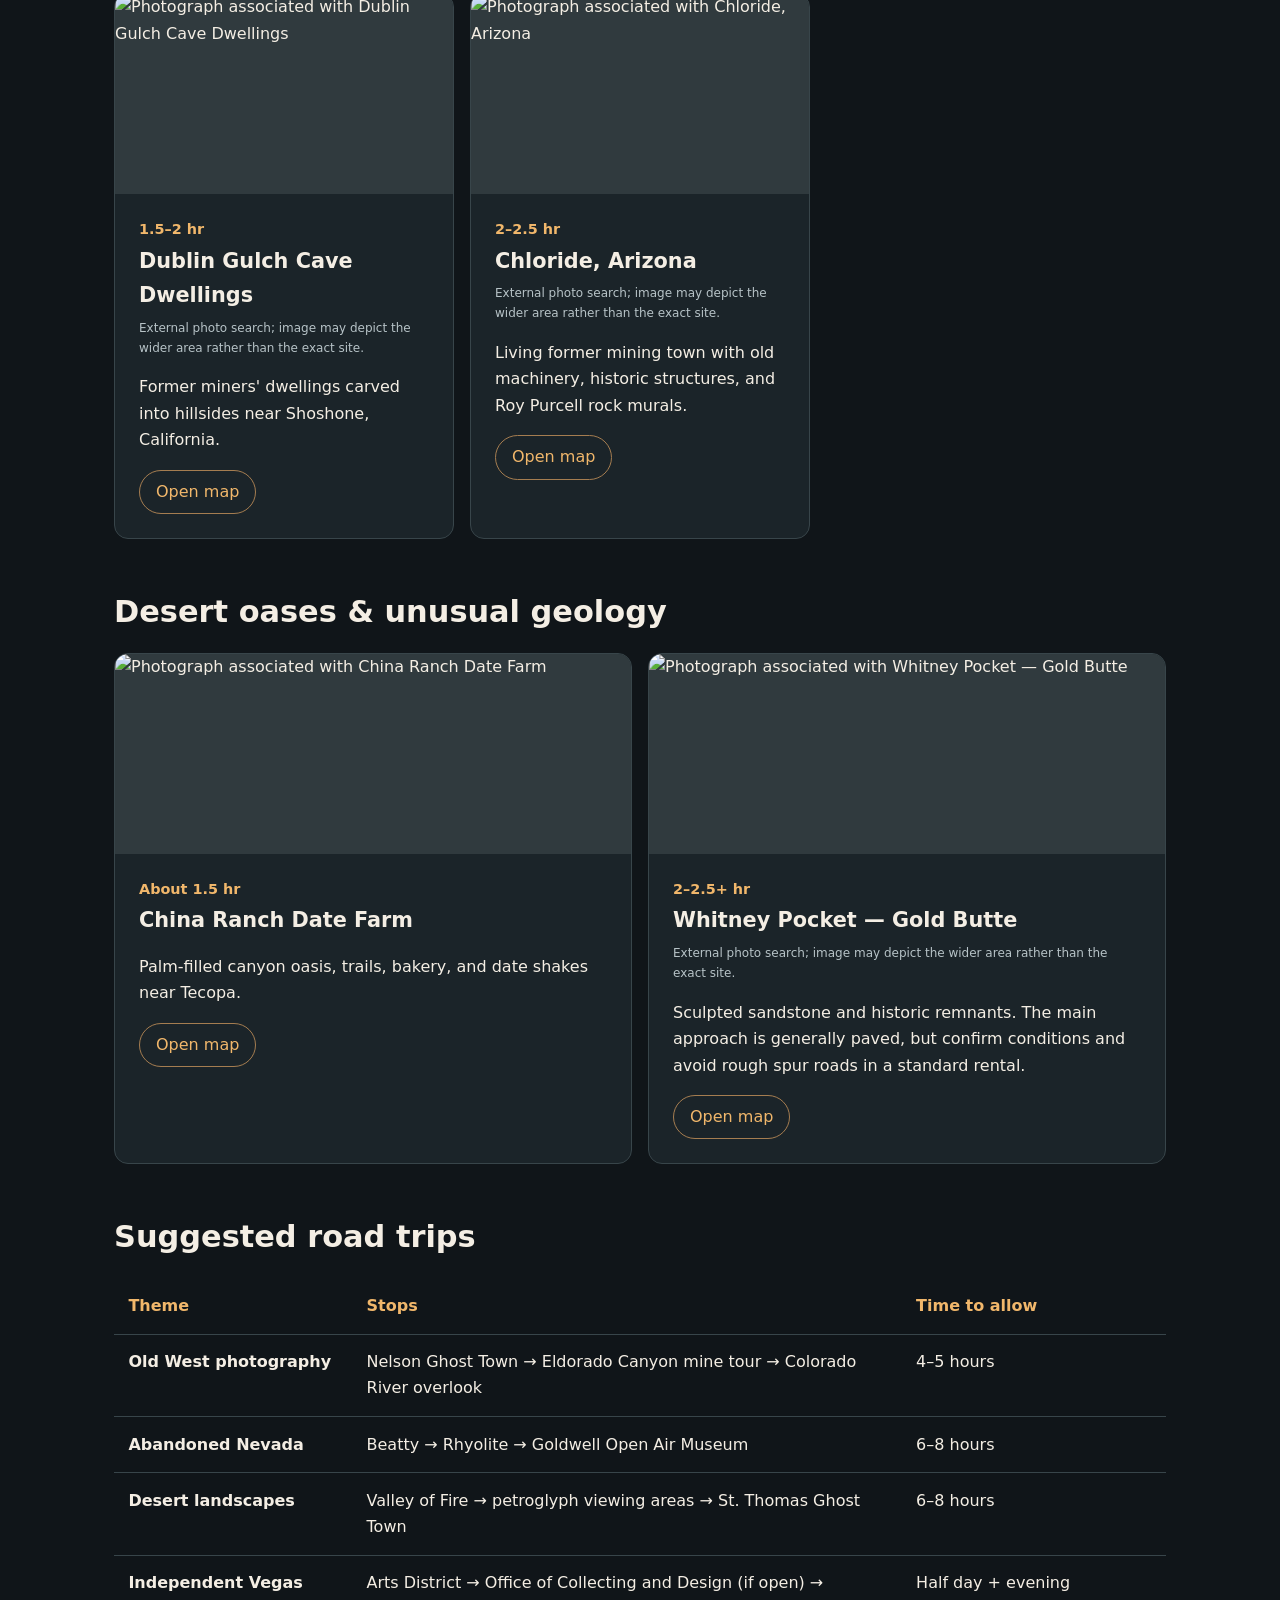
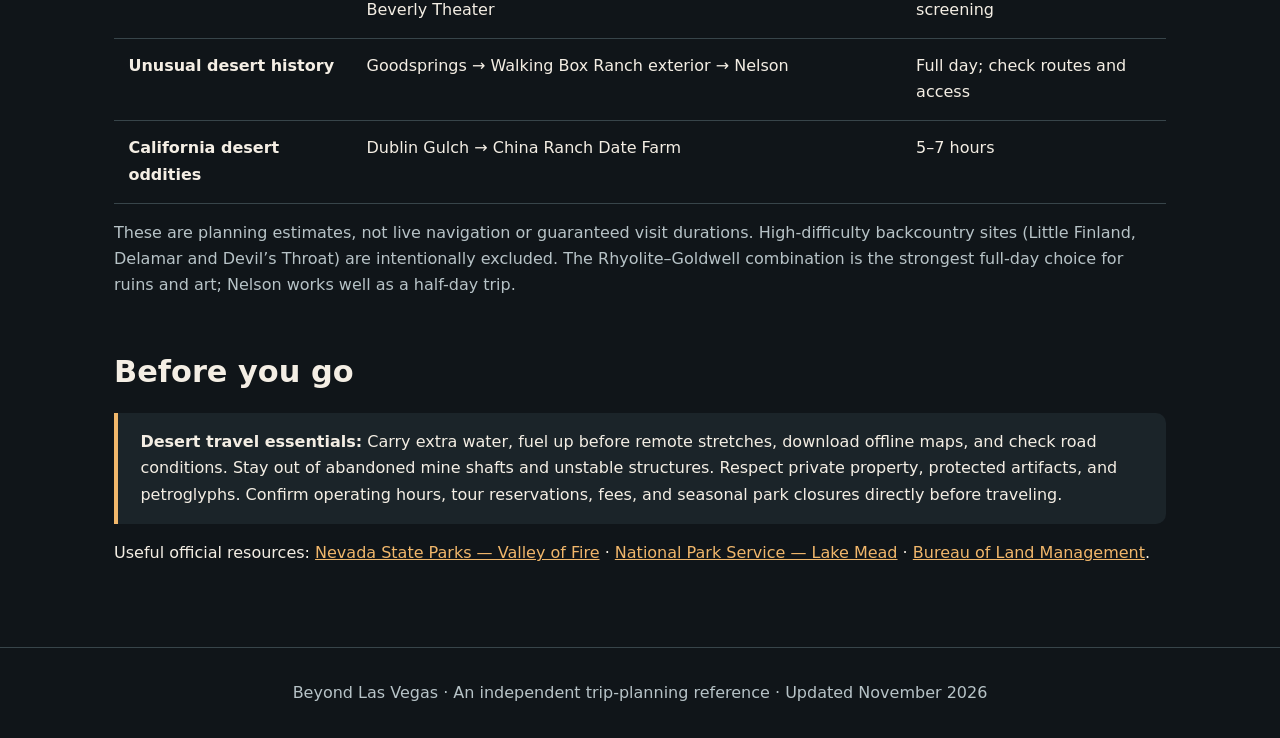
==== commit 391dd380: "Add externally hosted photos to all Las Vegas guide entries" ====
--- a/las-vegas-day-trips.html
+++ b/las-vegas-day-trips.html
@@ -15,7 +15,7 @@
 nav{display:flex;gap:1rem;flex-wrap:wrap;margin-top:2rem}a{color:var(--accent)}nav a,.button{display:inline-block;border:1px solid #a57d50;border-radius:99px;padding:.5rem 1rem;text-decoration:none}
 nav a:hover,.button:hover{background:#473729}
 .grid{display:grid;grid-template-columns:repeat(auto-fit,minmax(min(100%,300px),1fr));gap:1rem}
-article{border:1px solid var(--line);background:var(--panel);border-radius:14px;padding:1.5rem}
+article{border:1px solid var(--line);background:var(--panel);border-radius:14px;overflow:hidden}.card-body{padding:1.5rem}.place-photo{display:block;width:100%;height:200px;object-fit:cover;background:#303a3e}.photo-note{display:block;color:var(--muted);font-size:.75rem;margin:.4rem 0}
 .meta{color:var(--accent);font-weight:650;font-size:.9rem}.note{color:var(--muted)}.tags{color:#d4dce0;font-size:.9rem}
 table{width:100%;border-collapse:collapse}th,td{text-align:left;padding:.9rem;border-bottom:1px solid var(--line);vertical-align:top}th{color:var(--accent)}
 .callout{border-left:4px solid var(--accent);padding:1rem 1.4rem;background:var(--panel);border-radius:0 10px 10px 0}
@@ -31,30 +31,30 @@
 <p class="note">For photographers, filmmakers, history lovers, and anyone who wants something beyond the Strip. Driving times are approximate from central Las Vegas, one way, and depend on traffic and conditions.</p>
 <nav aria-label="Page sections"><a href="#city-art">City culture</a><a href="#nearby">Nearby</a><a href="#ghosts">Ghost towns &amp; art</a><a href="#oases">Oases &amp; geology</a><a href="#routes">Road trips</a><a href="#practical">Before you go</a></nav>
 </header>
-<main>
-<section id="city-art"><h2>In the city: art, museums &amp; independent culture</h2><div class="grid"><article><div class="meta">In town</div><h3>18b Arts District</h3><p>Independent galleries, murals, antique and vintage shops, and a more local creative scene.</p><a class="button" href="https://www.google.com/maps/search/?api=1&amp;query=Las%20Vegas%20Arts%20District%20Nevada" target="_blank" rel="noopener noreferrer">Open map</a></article>
-<article><div class="meta">In town</div><h3>The Punk Rock Museum</h3><p>Punk history, instruments, photography, memorabilia, and DIY culture.</p><a class="button" href="https://www.google.com/maps/search/?api=1&amp;query=Punk%20Rock%20Museum%20Las%20Vegas" target="_blank" rel="noopener noreferrer">Open map</a></article>
-<article><div class="meta">In town</div><h3>Atomic Museum</h3><p>Cold War artifacts and the strange history of Nevada nuclear testing.</p><a class="button" href="https://www.google.com/maps/search/?api=1&amp;query=Atomic%20Museum%20Las%20Vegas" target="_blank" rel="noopener noreferrer">Open map</a></article>
-<article><div class="meta">Henderson • 20–30 min</div><h3>Clark County Museum</h3><p>Historic buildings and Heritage Street, offering a quieter look at southern Nevada history.</p><a class="button" href="https://www.google.com/maps/search/?api=1&amp;query=Clark%20County%20Museum%20Henderson%20Nevada" target="_blank" rel="noopener noreferrer">Open map</a></article>
-<article><div class="meta">In town • check appointments</div><h3>Office of Collecting and Design</h3><p>An eccentric collection of miniatures, overlooked objects, and imaginative displays. Confirm current access before visiting.</p><a class="button" href="https://www.google.com/maps/search/?api=1&amp;query=Office%20of%20Collecting%20and%20Design%20Las%20Vegas" target="_blank" rel="noopener noreferrer">Open map</a></article>
-<article><div class="meta">Downtown</div><h3>The Beverly Theater</h3><p>Independent cinema, arthouse and repertory screenings, and cultural events.</p><a class="button" href="https://www.google.com/maps/search/?api=1&amp;query=The%20Beverly%20Theater%20Las%20Vegas" target="_blank" rel="noopener noreferrer">Open map</a></article>
-<article><div class="meta">South Strip</div><h3>Pinball Hall of Fame</h3><p>A vast playable collection of vintage pinball and arcade machines.</p><a class="button" href="https://www.google.com/maps/search/?api=1&amp;query=Pinball%20Hall%20of%20Fame%20Las%20Vegas" target="_blank" rel="noopener noreferrer">Open map</a></article>
-<article><div class="meta">Near downtown</div><h3>The Neon Museum</h3><p>Historic neon signs, design, typography, and atmospheric evening photography; popular but worthwhile.</p><a class="button" href="https://www.google.com/maps/search/?api=1&amp;query=Neon%20Museum%20Las%20Vegas" target="_blank" rel="noopener noreferrer">Open map</a></article></div></section>
-<section id="nearby"><h2>Nearby: accessible desert, history &amp; landscapes</h2><div class="grid"><article><div class="meta">45–60 min</div><h3>Nelson Ghost Town &amp; Eldorado Canyon</h3><p>Old mining equipment, weathered buildings, and rusted vehicles; arrange access to private areas.</p><a class="button" href="https://www.google.com/maps/search/?api=1&amp;query=Nelson%20Ghost%20Town%20Nevada" target="_blank" rel="noopener noreferrer">Open map</a></article>
-<article><div class="meta">55–75 min</div><h3>Valley of Fire State Park</h3><p>Spectacular sandstone landscapes and petroglyphs; verify seasonal closures and trail access.</p><a class="button" href="https://www.google.com/maps/search/?api=1&amp;query=Valley%20of%20Fire%20State%20Park%20Nevada" target="_blank" rel="noopener noreferrer">Open map</a></article>
-<article><div class="meta">40–50 min</div><h3>Goodsprings &amp; Pioneer Saloon</h3><p>Historic mining town and a 1913 saloon with Old West character.</p><a class="button" href="https://www.google.com/maps/search/?api=1&amp;query=Pioneer%20Saloon%20Goodsprings%20Nevada" target="_blank" rel="noopener noreferrer">Open map</a></article>
-<article><div class="meta">About 75 min</div><h3>St. Thomas Ghost Town</h3><p>Exposed remnants of a former Lake Mead settlement; check current conditions.</p><a class="button" href="https://www.google.com/maps/search/?api=1&amp;query=St%20Thomas%20Ghost%20Town%20Nevada" target="_blank" rel="noopener noreferrer">Open map</a></article>
-<article><div class="meta">40–50 min</div><h3>Historic Railroad Hiking Trail</h3><p>Old railway tunnels and Lake Mead views near Boulder City.</p><a class="button" href="https://www.google.com/maps/search/?api=1&amp;query=Historic%20Railroad%20Hiking%20Trail%20Boulder%20City%20Nevada" target="_blank" rel="noopener noreferrer">Open map</a></article>
-<article><div class="meta">35–45 min</div><h3>Spring Mountain Ranch State Park</h3><p>Historic ranch buildings and mountain scenery near Red Rock Canyon.</p><a class="button" href="https://www.google.com/maps/search/?api=1&amp;query=Spring%20Mountain%20Ranch%20State%20Park%20Nevada" target="_blank" rel="noopener noreferrer">Open map</a></article>
-<article><div class="meta">35–50 min</div><h3>Sloan Canyon</h3><p>Volcanic canyon with remarkable petroglyphs; hiking involves uneven terrain and some scrambling.</p><a class="button" href="https://www.google.com/maps/search/?api=1&amp;query=Sloan%20Canyon%20Nevada" target="_blank" rel="noopener noreferrer">Open map</a></article>
-<article><div class="meta">About 75 min</div><h3>Walking Box Ranch</h3><p>Historic desert ranch associated with silent-film stars Clara Bow and Rex Bell. Exterior viewing only; public entry is restricted.</p><a class="button" href="https://www.google.com/maps/search/?api=1&amp;query=Walking%20Box%20Ranch%20Searchlight%20Nevada" target="_blank" rel="noopener noreferrer">Open map</a></article></div></section>
-<section id="ghosts"><h2>Ghost towns, ruins &amp; outsider art</h2><div class="grid"><article><div class="meta">1 hr 50 min–2 hr 15 min</div><h3>Rhyolite Ghost Town</h3><p>Authentic mining-boomtown ruins, old bank remains, and a railroad depot.</p><a class="button" href="https://www.google.com/maps/search/?api=1&amp;query=Rhyolite%20Ghost%20Town%20Nevada" target="_blank" rel="noopener noreferrer">Open map</a></article>
-<article><div class="meta">About 2 hr</div><h3>Goldwell Open Air Museum</h3><p>Surreal sculptures in the desert beside Rhyolite; ideal companion stop.</p><a class="button" href="https://www.google.com/maps/search/?api=1&amp;query=Goldwell%20Open%20Air%20Museum%20Nevada" target="_blank" rel="noopener noreferrer">Open map</a></article>
-<article><div class="meta">1–1.5 hr</div><h3>Cathedral Canyon</h3><p>Remnants of an eccentric outdoor religious-art installation. Verify access, land status, and road conditions.</p><a class="button" href="https://www.google.com/maps/search/?api=1&amp;query=Cathedral%20Canyon%20Pahrump%20Nevada" target="_blank" rel="noopener noreferrer">Open map</a></article>
-<article><div class="meta">1.5–2 hr</div><h3>Dublin Gulch Cave Dwellings</h3><p>Former miners' dwellings carved into hillsides near Shoshone, California.</p><a class="button" href="https://www.google.com/maps/search/?api=1&amp;query=Dublin%20Gulch%20Shoshone%20California" target="_blank" rel="noopener noreferrer">Open map</a></article>
-<article><div class="meta">2–2.5 hr</div><h3>Chloride, Arizona</h3><p>Living former mining town with old machinery, historic structures, and Roy Purcell rock murals.</p><a class="button" href="https://www.google.com/maps/search/?api=1&amp;query=Chloride%20Arizona%20Roy%20Purcell%20murals" target="_blank" rel="noopener noreferrer">Open map</a></article></div></section>
-<section id="oases"><h2>Desert oases &amp; unusual geology</h2><div class="grid"><article><div class="meta">About 1.5 hr</div><h3>China Ranch Date Farm</h3><p>Palm-filled canyon oasis, trails, bakery, and date shakes near Tecopa.</p><a class="button" href="https://www.google.com/maps/search/?api=1&amp;query=China%20Ranch%20Date%20Farm%20Tecopa%20California" target="_blank" rel="noopener noreferrer">Open map</a></article>
-<article><div class="meta">2–2.5+ hr</div><h3>Whitney Pocket — Gold Butte</h3><p>Sculpted sandstone and historic remnants. The main approach is generally paved, but confirm conditions and avoid rough spur roads in a standard rental.</p><a class="button" href="https://www.google.com/maps/search/?api=1&amp;query=Whitney%20Pocket%20Gold%20Butte%20Nevada" target="_blank" rel="noopener noreferrer">Open map</a></article></div></section>
+<main><p class="note">Photos are loaded from external websites. Some lesser-known locations use third-party photo-search imagery, which may not depict the exact destination. Images may change or become unavailable; copyrights remain with their owners.</p>
+<section id="city-art"><h2>In the city: art, museums &amp; independent culture</h2><div class="grid"><article><img class="place-photo" src="https://loremflickr.com/960/600/las,vegas,arts,district?lock=1" alt="Photograph associated with 18b Arts District" loading="lazy" decoding="async" referrerpolicy="no-referrer"><div class="card-body"><div class="meta">In town</div><h3>18b Arts District</h3><span class="photo-note">External photo search; image may depict the wider area rather than the exact site.</span><p>Independent galleries, murals, antique and vintage shops, and a more local creative scene.</p><a class="button" href="https://www.google.com/maps/search/?api=1&amp;query=Las%20Vegas%20Arts%20District%20Nevada" target="_blank" rel="noopener noreferrer">Open map</a></div></article>
+<article><img class="place-photo" src="https://images.squarespace-cdn.com/content/v1/5fea576a0ab2aa2312215010/df8cf0f0-f140-4cc2-b8ac-ce22ce0db882/Las%2BVegas%2BMuseum.jpg" alt="Photograph associated with The Punk Rock Museum" loading="lazy" decoding="async" referrerpolicy="no-referrer"><div class="card-body"><div class="meta">In town</div><h3>The Punk Rock Museum</h3><p>Punk history, instruments, photography, memorabilia, and DIY culture.</p><a class="button" href="https://www.google.com/maps/search/?api=1&amp;query=Punk%20Rock%20Museum%20Las%20Vegas" target="_blank" rel="noopener noreferrer">Open map</a></div></article>
+<article><img class="place-photo" src="https://loremflickr.com/960/600/atomic,museum,las,vegas?lock=2" alt="Photograph associated with Atomic Museum" loading="lazy" decoding="async" referrerpolicy="no-referrer"><div class="card-body"><div class="meta">In town</div><h3>Atomic Museum</h3><span class="photo-note">External photo search; image may depict the wider area rather than the exact site.</span><p>Cold War artifacts and the strange history of Nevada nuclear testing.</p><a class="button" href="https://www.google.com/maps/search/?api=1&amp;query=Atomic%20Museum%20Las%20Vegas" target="_blank" rel="noopener noreferrer">Open map</a></div></article>
+<article><img class="place-photo" src="https://loremflickr.com/960/600/clark,county,museum,nevada?lock=3" alt="Photograph associated with Clark County Museum" loading="lazy" decoding="async" referrerpolicy="no-referrer"><div class="card-body"><div class="meta">Henderson • 20–30 min</div><h3>Clark County Museum</h3><span class="photo-note">External photo search; image may depict the wider area rather than the exact site.</span><p>Historic buildings and Heritage Street, offering a quieter look at southern Nevada history.</p><a class="button" href="https://www.google.com/maps/search/?api=1&amp;query=Clark%20County%20Museum%20Henderson%20Nevada" target="_blank" rel="noopener noreferrer">Open map</a></div></article>
+<article><img class="place-photo" src="https://loremflickr.com/960/600/miniatures,museum,collection?lock=4" alt="Photograph associated with Office of Collecting and Design" loading="lazy" decoding="async" referrerpolicy="no-referrer"><div class="card-body"><div class="meta">In town • check appointments</div><h3>Office of Collecting and Design</h3><span class="photo-note">External photo search; image may depict the wider area rather than the exact site.</span><p>An eccentric collection of miniatures, overlooked objects, and imaginative displays. Confirm current access before visiting.</p><a class="button" href="https://www.google.com/maps/search/?api=1&amp;query=Office%20of%20Collecting%20and%20Design%20Las%20Vegas" target="_blank" rel="noopener noreferrer">Open map</a></div></article>
+<article><img class="place-photo" src="https://www.enr.com/ext/resources/Issues/Southwest_Issues/2023/Oct/Best-Projects/ENR-SW-1030_bestprojects-The-beverly-theater_feat.jpg?height=635&amp;t=1698158143&amp;width=1200" alt="Photograph associated with The Beverly Theater" loading="lazy" decoding="async" referrerpolicy="no-referrer"><div class="card-body"><div class="meta">Downtown</div><h3>The Beverly Theater</h3><p>Independent cinema, arthouse and repertory screenings, and cultural events.</p><a class="button" href="https://www.google.com/maps/search/?api=1&amp;query=The%20Beverly%20Theater%20Las%20Vegas" target="_blank" rel="noopener noreferrer">Open map</a></div></article>
+<article><img class="place-photo" src="https://content.vistana.com/files/live/sites/vistana-digital-content-manager/files/images/vacation-ideas/Pinball_Hall_of_Fame_Photo_Rob_Kachelriess_20220920_140833_1300.jpg" alt="Photograph associated with Pinball Hall of Fame" loading="lazy" decoding="async" referrerpolicy="no-referrer"><div class="card-body"><div class="meta">South Strip</div><h3>Pinball Hall of Fame</h3><p>A vast playable collection of vintage pinball and arcade machines.</p><a class="button" href="https://www.google.com/maps/search/?api=1&amp;query=Pinball%20Hall%20of%20Fame%20Las%20Vegas" target="_blank" rel="noopener noreferrer">Open map</a></div></article>
+<article><img class="place-photo" src="https://cdn.sanity.io/images/cxgd3urn/production/d2211c1175fb065420ea95a4752721f249a6c367-2000x1335.jpg?auto=format&amp;fit=crop&amp;h=801&amp;q=85&amp;w=1200" alt="Photograph associated with The Neon Museum" loading="lazy" decoding="async" referrerpolicy="no-referrer"><div class="card-body"><div class="meta">Near downtown</div><h3>The Neon Museum</h3><p>Historic neon signs, design, typography, and atmospheric evening photography; popular but worthwhile.</p><a class="button" href="https://www.google.com/maps/search/?api=1&amp;query=Neon%20Museum%20Las%20Vegas" target="_blank" rel="noopener noreferrer">Open map</a></div></article></div></section>
+<section id="nearby"><h2>Nearby: accessible desert, history &amp; landscapes</h2><div class="grid"><article><img class="place-photo" src="https://loremflickr.com/960/600/nevada,desert?lock=5" alt="Photograph associated with Nelson Ghost Town &amp;amp; Eldorado Canyon" loading="lazy" decoding="async" referrerpolicy="no-referrer"><div class="card-body"><div class="meta">45–60 min</div><h3>Nelson Ghost Town &amp; Eldorado Canyon</h3><span class="photo-note">External photo search; image may depict the wider area rather than the exact site.</span><p>Old mining equipment, weathered buildings, and rusted vehicles; arrange access to private areas.</p><a class="button" href="https://www.google.com/maps/search/?api=1&amp;query=Nelson%20Ghost%20Town%20Nevada" target="_blank" rel="noopener noreferrer">Open map</a></div></article>
+<article><img class="place-photo" src="https://loremflickr.com/960/600/valley,of,fire,nevada?lock=6" alt="Photograph associated with Valley of Fire State Park" loading="lazy" decoding="async" referrerpolicy="no-referrer"><div class="card-body"><div class="meta">55–75 min</div><h3>Valley of Fire State Park</h3><span class="photo-note">External photo search; image may depict the wider area rather than the exact site.</span><p>Spectacular sandstone landscapes and petroglyphs; verify seasonal closures and trail access.</p><a class="button" href="https://www.google.com/maps/search/?api=1&amp;query=Valley%20of%20Fire%20State%20Park%20Nevada" target="_blank" rel="noopener noreferrer">Open map</a></div></article>
+<article><img class="place-photo" src="https://loremflickr.com/960/600/nevada,desert?lock=7" alt="Photograph associated with Goodsprings &amp;amp; Pioneer Saloon" loading="lazy" decoding="async" referrerpolicy="no-referrer"><div class="card-body"><div class="meta">40–50 min</div><h3>Goodsprings &amp; Pioneer Saloon</h3><span class="photo-note">External photo search; image may depict the wider area rather than the exact site.</span><p>Historic mining town and a 1913 saloon with Old West character.</p><a class="button" href="https://www.google.com/maps/search/?api=1&amp;query=Pioneer%20Saloon%20Goodsprings%20Nevada" target="_blank" rel="noopener noreferrer">Open map</a></div></article>
+<article><img class="place-photo" src="https://loremflickr.com/960/600/st,thomas,ghost,town,nevada?lock=8" alt="Photograph associated with St. Thomas Ghost Town" loading="lazy" decoding="async" referrerpolicy="no-referrer"><div class="card-body"><div class="meta">About 75 min</div><h3>St. Thomas Ghost Town</h3><span class="photo-note">External photo search; image may depict the wider area rather than the exact site.</span><p>Exposed remnants of a former Lake Mead settlement; check current conditions.</p><a class="button" href="https://www.google.com/maps/search/?api=1&amp;query=St%20Thomas%20Ghost%20Town%20Nevada" target="_blank" rel="noopener noreferrer">Open map</a></div></article>
+<article><img class="place-photo" src="https://loremflickr.com/960/600/railroad,tunnel,lake,mead?lock=9" alt="Photograph associated with Historic Railroad Hiking Trail" loading="lazy" decoding="async" referrerpolicy="no-referrer"><div class="card-body"><div class="meta">40–50 min</div><h3>Historic Railroad Hiking Trail</h3><span class="photo-note">External photo search; image may depict the wider area rather than the exact site.</span><p>Old railway tunnels and Lake Mead views near Boulder City.</p><a class="button" href="https://www.google.com/maps/search/?api=1&amp;query=Historic%20Railroad%20Hiking%20Trail%20Boulder%20City%20Nevada" target="_blank" rel="noopener noreferrer">Open map</a></div></article>
+<article><img class="place-photo" src="https://loremflickr.com/960/600/spring,mountain,ranch,nevada?lock=10" alt="Photograph associated with Spring Mountain Ranch State Park" loading="lazy" decoding="async" referrerpolicy="no-referrer"><div class="card-body"><div class="meta">35–45 min</div><h3>Spring Mountain Ranch State Park</h3><span class="photo-note">External photo search; image may depict the wider area rather than the exact site.</span><p>Historic ranch buildings and mountain scenery near Red Rock Canyon.</p><a class="button" href="https://www.google.com/maps/search/?api=1&amp;query=Spring%20Mountain%20Ranch%20State%20Park%20Nevada" target="_blank" rel="noopener noreferrer">Open map</a></div></article>
+<article><img class="place-photo" src="https://loremflickr.com/960/600/sloan,canyon,petroglyphs?lock=11" alt="Photograph associated with Sloan Canyon" loading="lazy" decoding="async" referrerpolicy="no-referrer"><div class="card-body"><div class="meta">35–50 min</div><h3>Sloan Canyon</h3><span class="photo-note">External photo search; image may depict the wider area rather than the exact site.</span><p>Volcanic canyon with remarkable petroglyphs; hiking involves uneven terrain and some scrambling.</p><a class="button" href="https://www.google.com/maps/search/?api=1&amp;query=Sloan%20Canyon%20Nevada" target="_blank" rel="noopener noreferrer">Open map</a></div></article>
+<article><img class="place-photo" src="https://loremflickr.com/960/600/walking,box,ranch,nevada?lock=12" alt="Photograph associated with Walking Box Ranch" loading="lazy" decoding="async" referrerpolicy="no-referrer"><div class="card-body"><div class="meta">About 75 min</div><h3>Walking Box Ranch</h3><span class="photo-note">External photo search; image may depict the wider area rather than the exact site.</span><p>Historic desert ranch associated with silent-film stars Clara Bow and Rex Bell. Exterior viewing only; public entry is restricted.</p><a class="button" href="https://www.google.com/maps/search/?api=1&amp;query=Walking%20Box%20Ranch%20Searchlight%20Nevada" target="_blank" rel="noopener noreferrer">Open map</a></div></article></div></section>
+<section id="ghosts"><h2>Ghost towns, ruins &amp; outsider art</h2><div class="grid"><article><img class="place-photo" src="https://loremflickr.com/960/600/rhyolite,ghost,town?lock=13" alt="Photograph associated with Rhyolite Ghost Town" loading="lazy" decoding="async" referrerpolicy="no-referrer"><div class="card-body"><div class="meta">1 hr 50 min–2 hr 15 min</div><h3>Rhyolite Ghost Town</h3><span class="photo-note">External photo search; image may depict the wider area rather than the exact site.</span><p>Authentic mining-boomtown ruins, old bank remains, and a railroad depot.</p><a class="button" href="https://www.google.com/maps/search/?api=1&amp;query=Rhyolite%20Ghost%20Town%20Nevada" target="_blank" rel="noopener noreferrer">Open map</a></div></article>
+<article><img class="place-photo" src="https://loremflickr.com/960/600/goldwell,open,air,museum?lock=14" alt="Photograph associated with Goldwell Open Air Museum" loading="lazy" decoding="async" referrerpolicy="no-referrer"><div class="card-body"><div class="meta">About 2 hr</div><h3>Goldwell Open Air Museum</h3><span class="photo-note">External photo search; image may depict the wider area rather than the exact site.</span><p>Surreal sculptures in the desert beside Rhyolite; ideal companion stop.</p><a class="button" href="https://www.google.com/maps/search/?api=1&amp;query=Goldwell%20Open%20Air%20Museum%20Nevada" target="_blank" rel="noopener noreferrer">Open map</a></div></article>
+<article><img class="place-photo" src="https://loremflickr.com/960/600/cathedral,canyon,pahrump?lock=15" alt="Photograph associated with Cathedral Canyon" loading="lazy" decoding="async" referrerpolicy="no-referrer"><div class="card-body"><div class="meta">1–1.5 hr</div><h3>Cathedral Canyon</h3><span class="photo-note">External photo search; image may depict the wider area rather than the exact site.</span><p>Remnants of an eccentric outdoor religious-art installation. Verify access, land status, and road conditions.</p><a class="button" href="https://www.google.com/maps/search/?api=1&amp;query=Cathedral%20Canyon%20Pahrump%20Nevada" target="_blank" rel="noopener noreferrer">Open map</a></div></article>
+<article><img class="place-photo" src="https://loremflickr.com/960/600/dublin,gulch,shoshone?lock=16" alt="Photograph associated with Dublin Gulch Cave Dwellings" loading="lazy" decoding="async" referrerpolicy="no-referrer"><div class="card-body"><div class="meta">1.5–2 hr</div><h3>Dublin Gulch Cave Dwellings</h3><span class="photo-note">External photo search; image may depict the wider area rather than the exact site.</span><p>Former miners' dwellings carved into hillsides near Shoshone, California.</p><a class="button" href="https://www.google.com/maps/search/?api=1&amp;query=Dublin%20Gulch%20Shoshone%20California" target="_blank" rel="noopener noreferrer">Open map</a></div></article>
+<article><img class="place-photo" src="https://loremflickr.com/960/600/chloride,arizona,ghost,town?lock=17" alt="Photograph associated with Chloride, Arizona" loading="lazy" decoding="async" referrerpolicy="no-referrer"><div class="card-body"><div class="meta">2–2.5 hr</div><h3>Chloride, Arizona</h3><span class="photo-note">External photo search; image may depict the wider area rather than the exact site.</span><p>Living former mining town with old machinery, historic structures, and Roy Purcell rock murals.</p><a class="button" href="https://www.google.com/maps/search/?api=1&amp;query=Chloride%20Arizona%20Roy%20Purcell%20murals" target="_blank" rel="noopener noreferrer">Open map</a></div></article></div></section>
+<section id="oases"><h2>Desert oases &amp; unusual geology</h2><div class="grid"><article><img class="place-photo" src="https://dynamic-media-cdn.tripadvisor.com/media/photo-o/2b/d4/16/f3/caption.jpg?h=1200&amp;s=1&amp;w=1200" alt="Photograph associated with China Ranch Date Farm" loading="lazy" decoding="async" referrerpolicy="no-referrer"><div class="card-body"><div class="meta">About 1.5 hr</div><h3>China Ranch Date Farm</h3><p>Palm-filled canyon oasis, trails, bakery, and date shakes near Tecopa.</p><a class="button" href="https://www.google.com/maps/search/?api=1&amp;query=China%20Ranch%20Date%20Farm%20Tecopa%20California" target="_blank" rel="noopener noreferrer">Open map</a></div></article>
+<article><img class="place-photo" src="https://loremflickr.com/960/600/whitney,pocket,gold,butte?lock=18" alt="Photograph associated with Whitney Pocket — Gold Butte" loading="lazy" decoding="async" referrerpolicy="no-referrer"><div class="card-body"><div class="meta">2–2.5+ hr</div><h3>Whitney Pocket — Gold Butte</h3><span class="photo-note">External photo search; image may depict the wider area rather than the exact site.</span><p>Sculpted sandstone and historic remnants. The main approach is generally paved, but confirm conditions and avoid rough spur roads in a standard rental.</p><a class="button" href="https://www.google.com/maps/search/?api=1&amp;query=Whitney%20Pocket%20Gold%20Butte%20Nevada" target="_blank" rel="noopener noreferrer">Open map</a></div></article></div></section>
 <section id="routes">
 <h2>Suggested road trips</h2>
 <table><thead><tr><th>Theme</th><th>Stops</th><th>Time to allow</th></tr></thead><tbody>
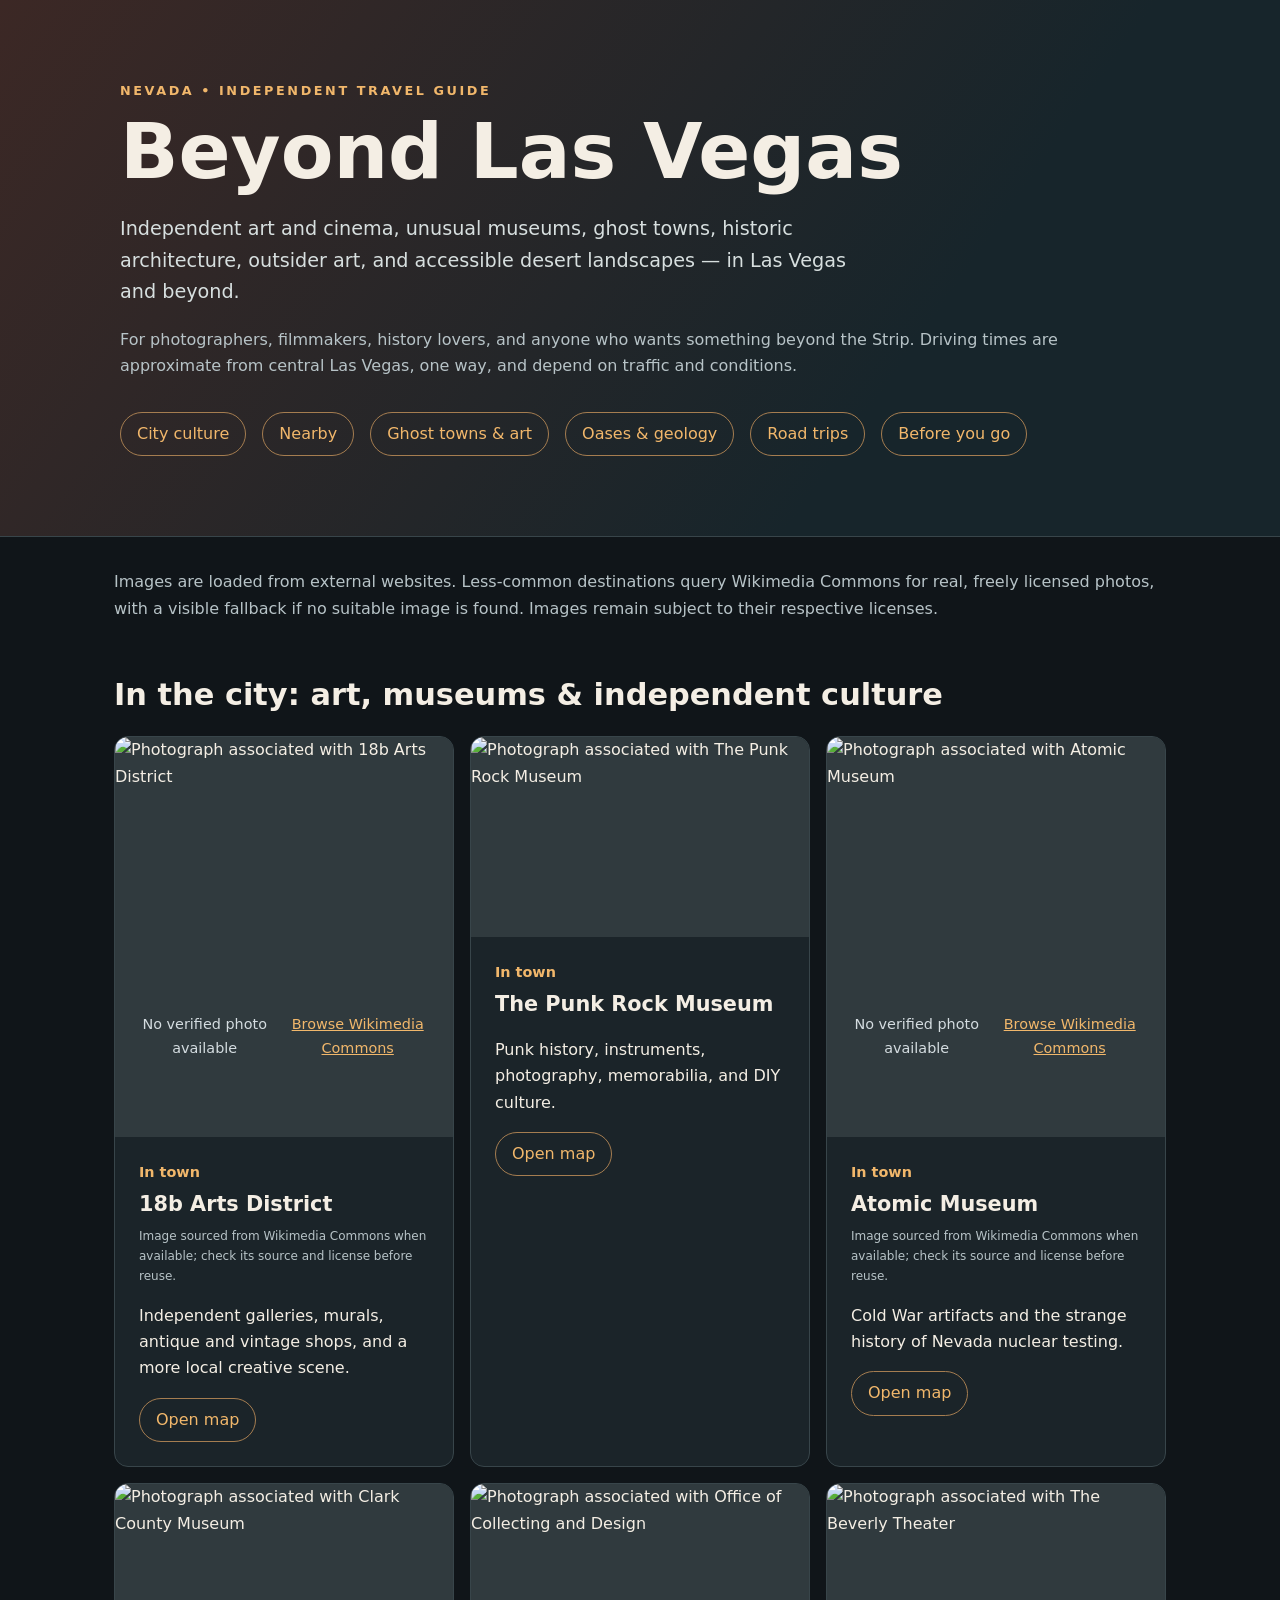
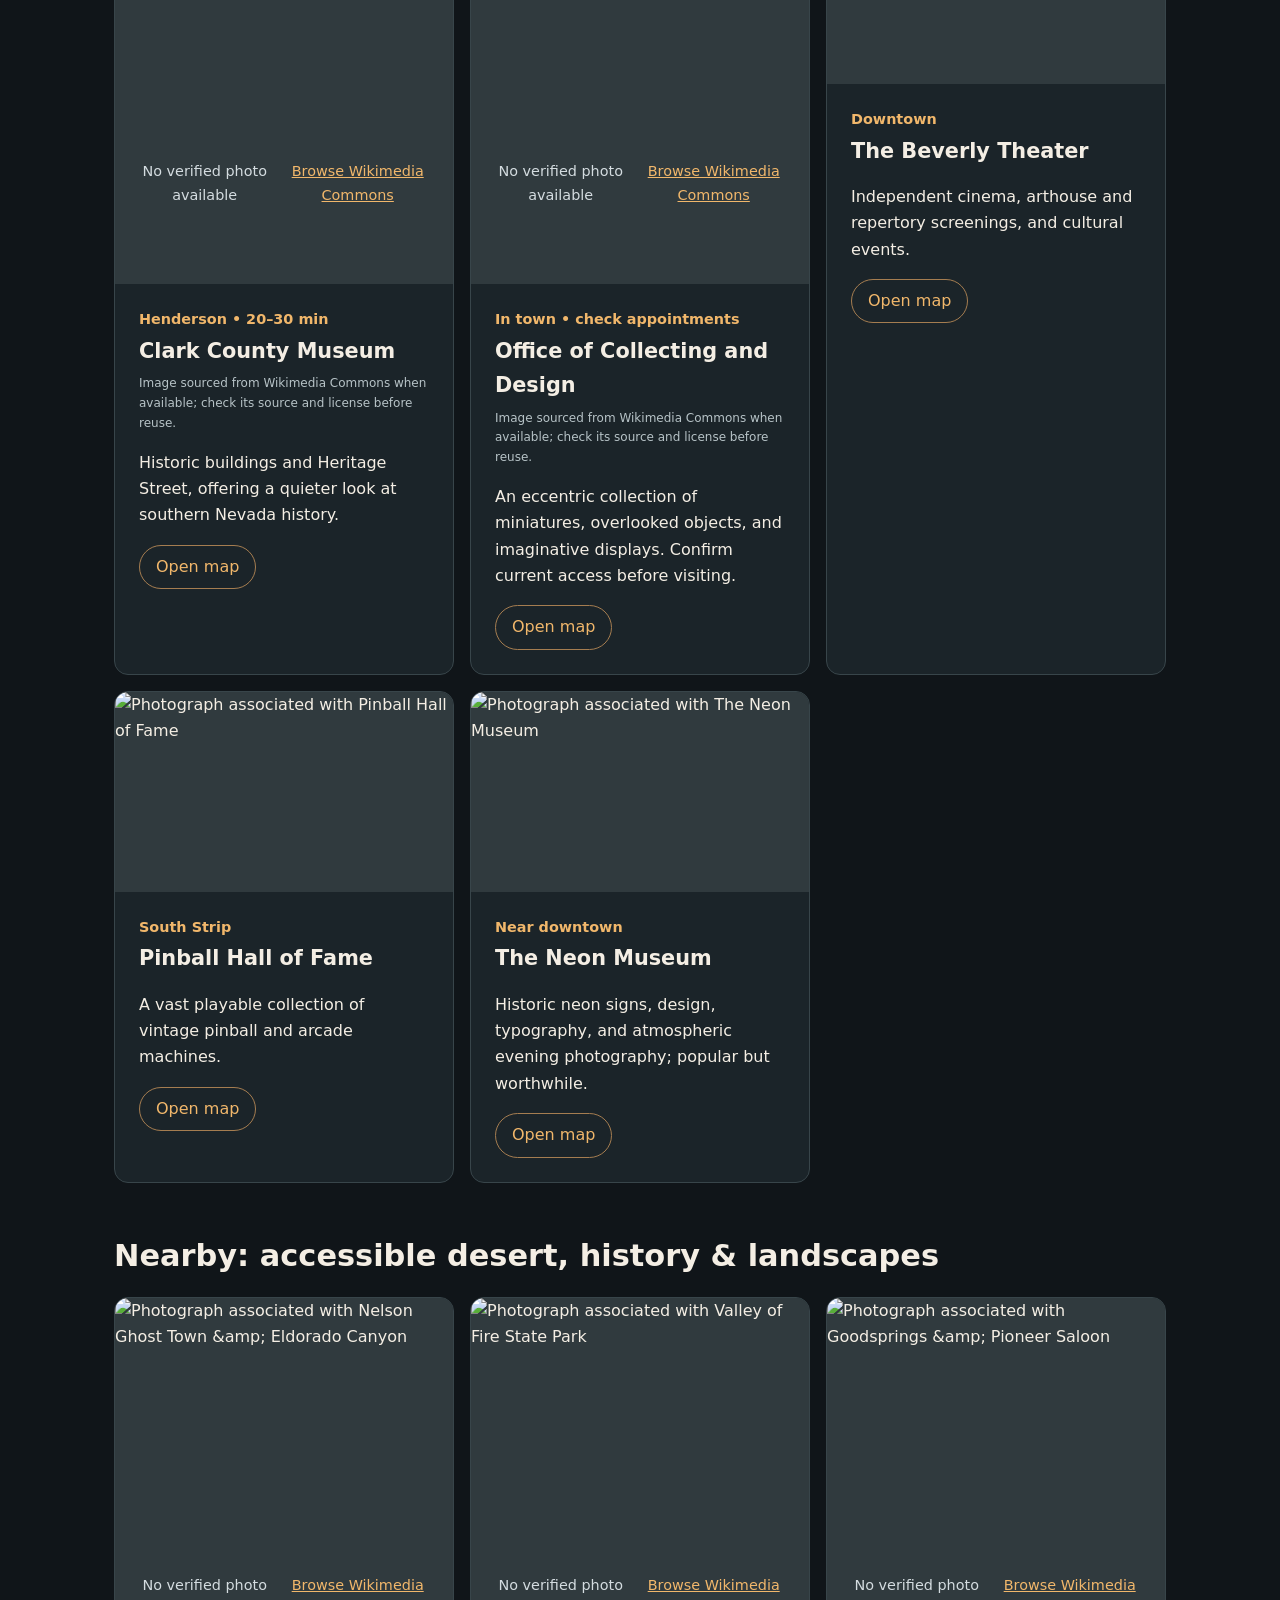
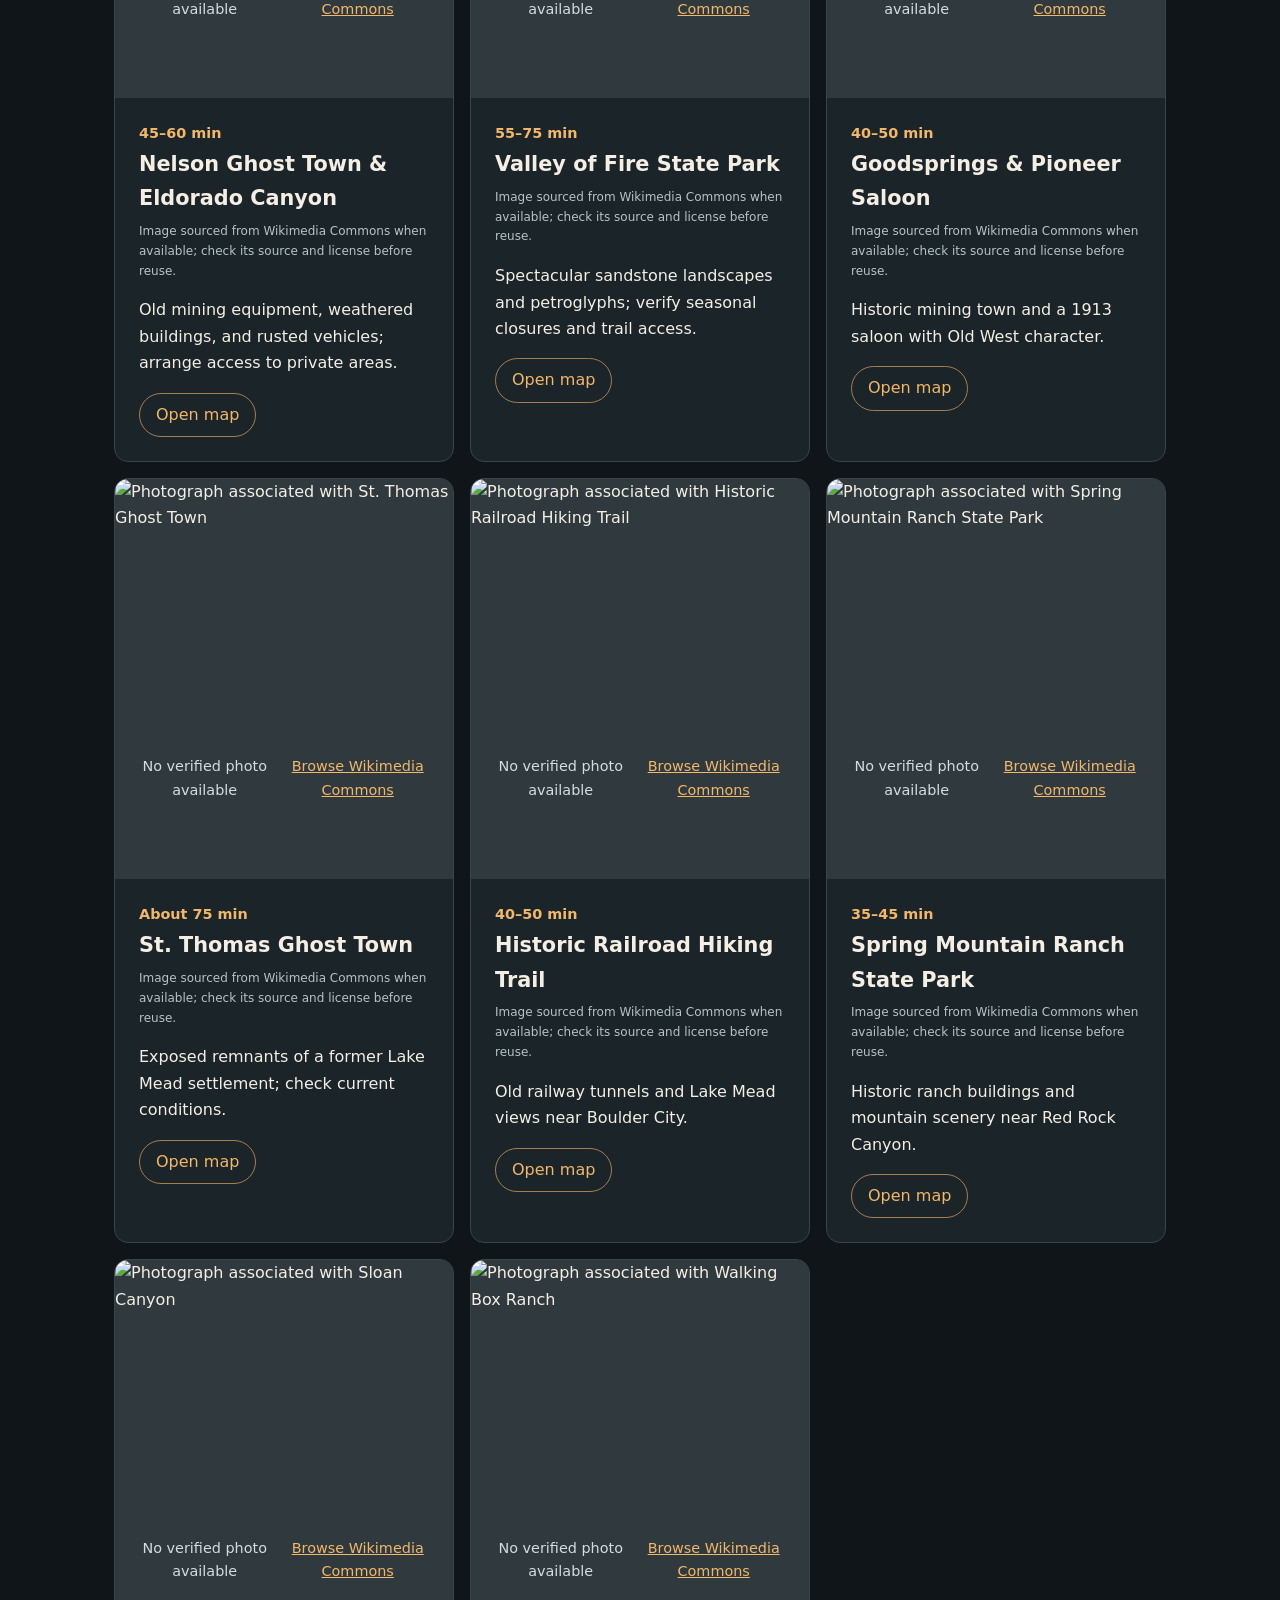
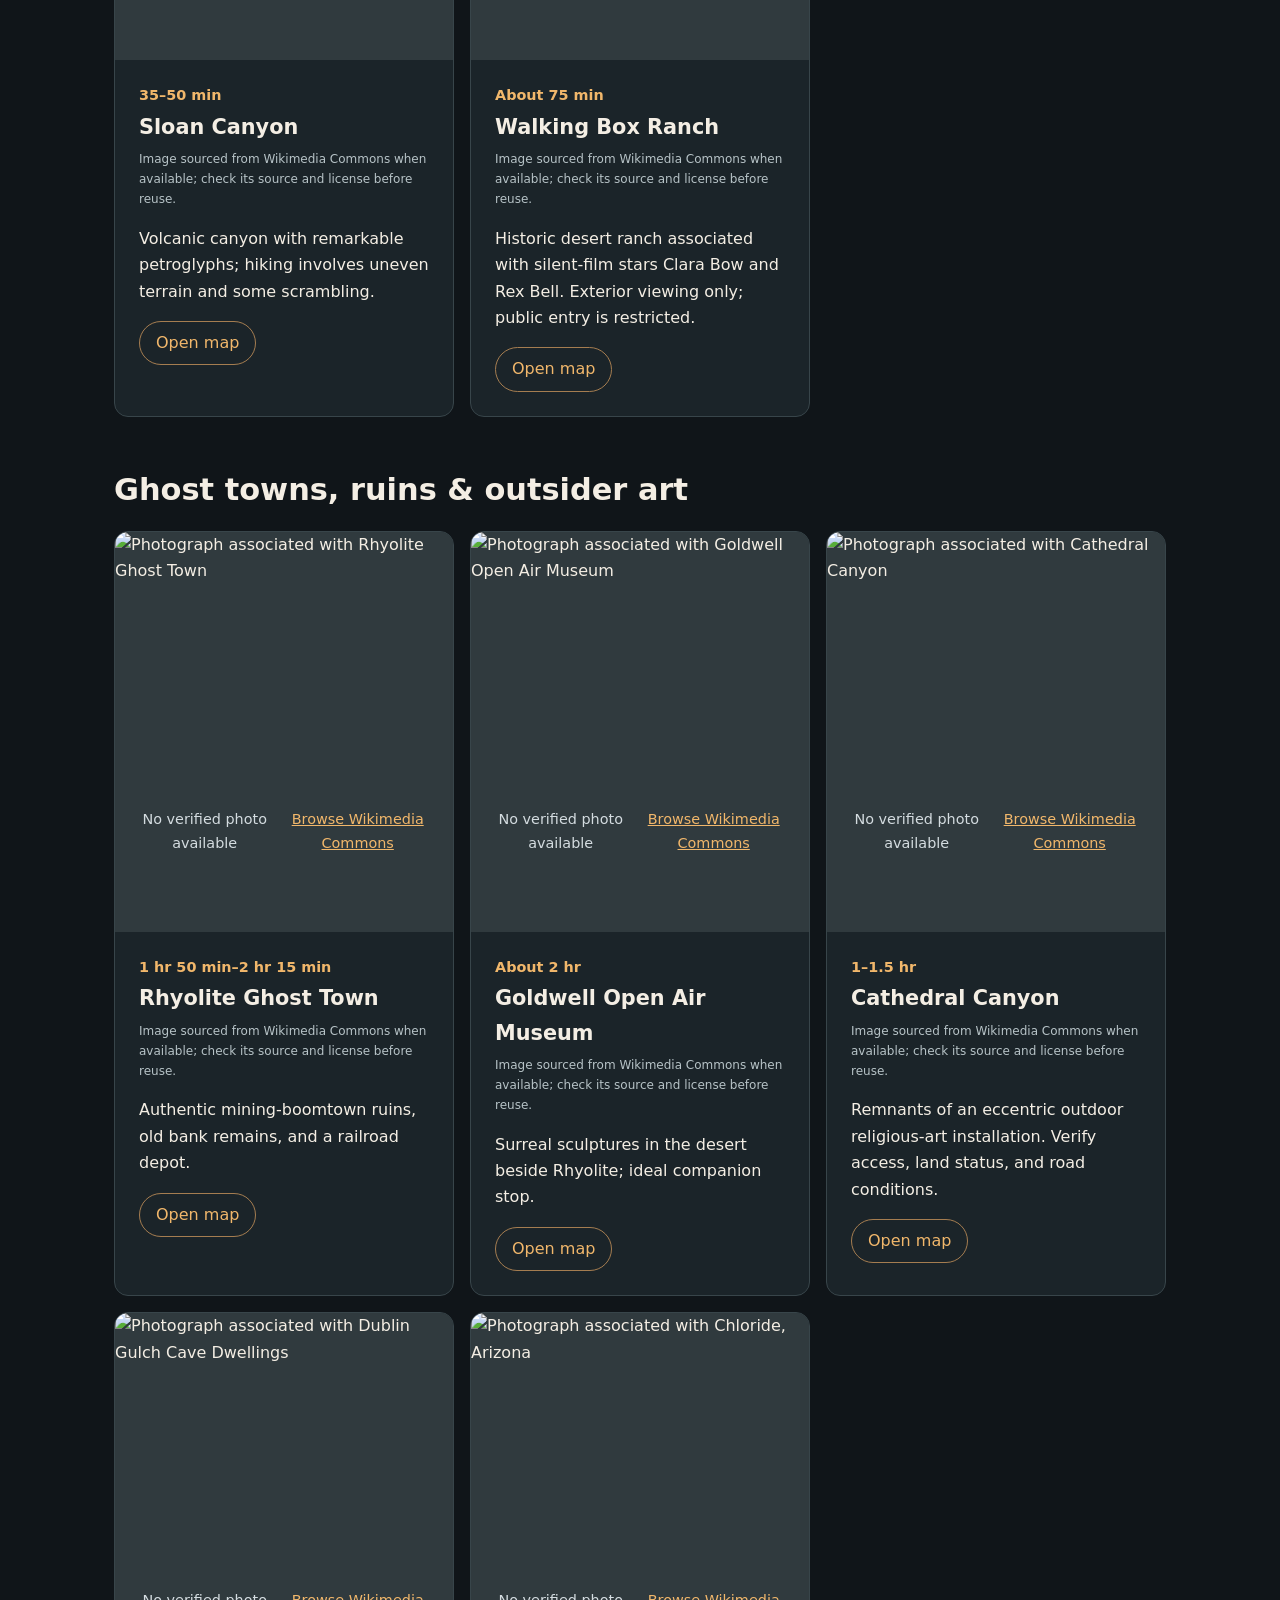
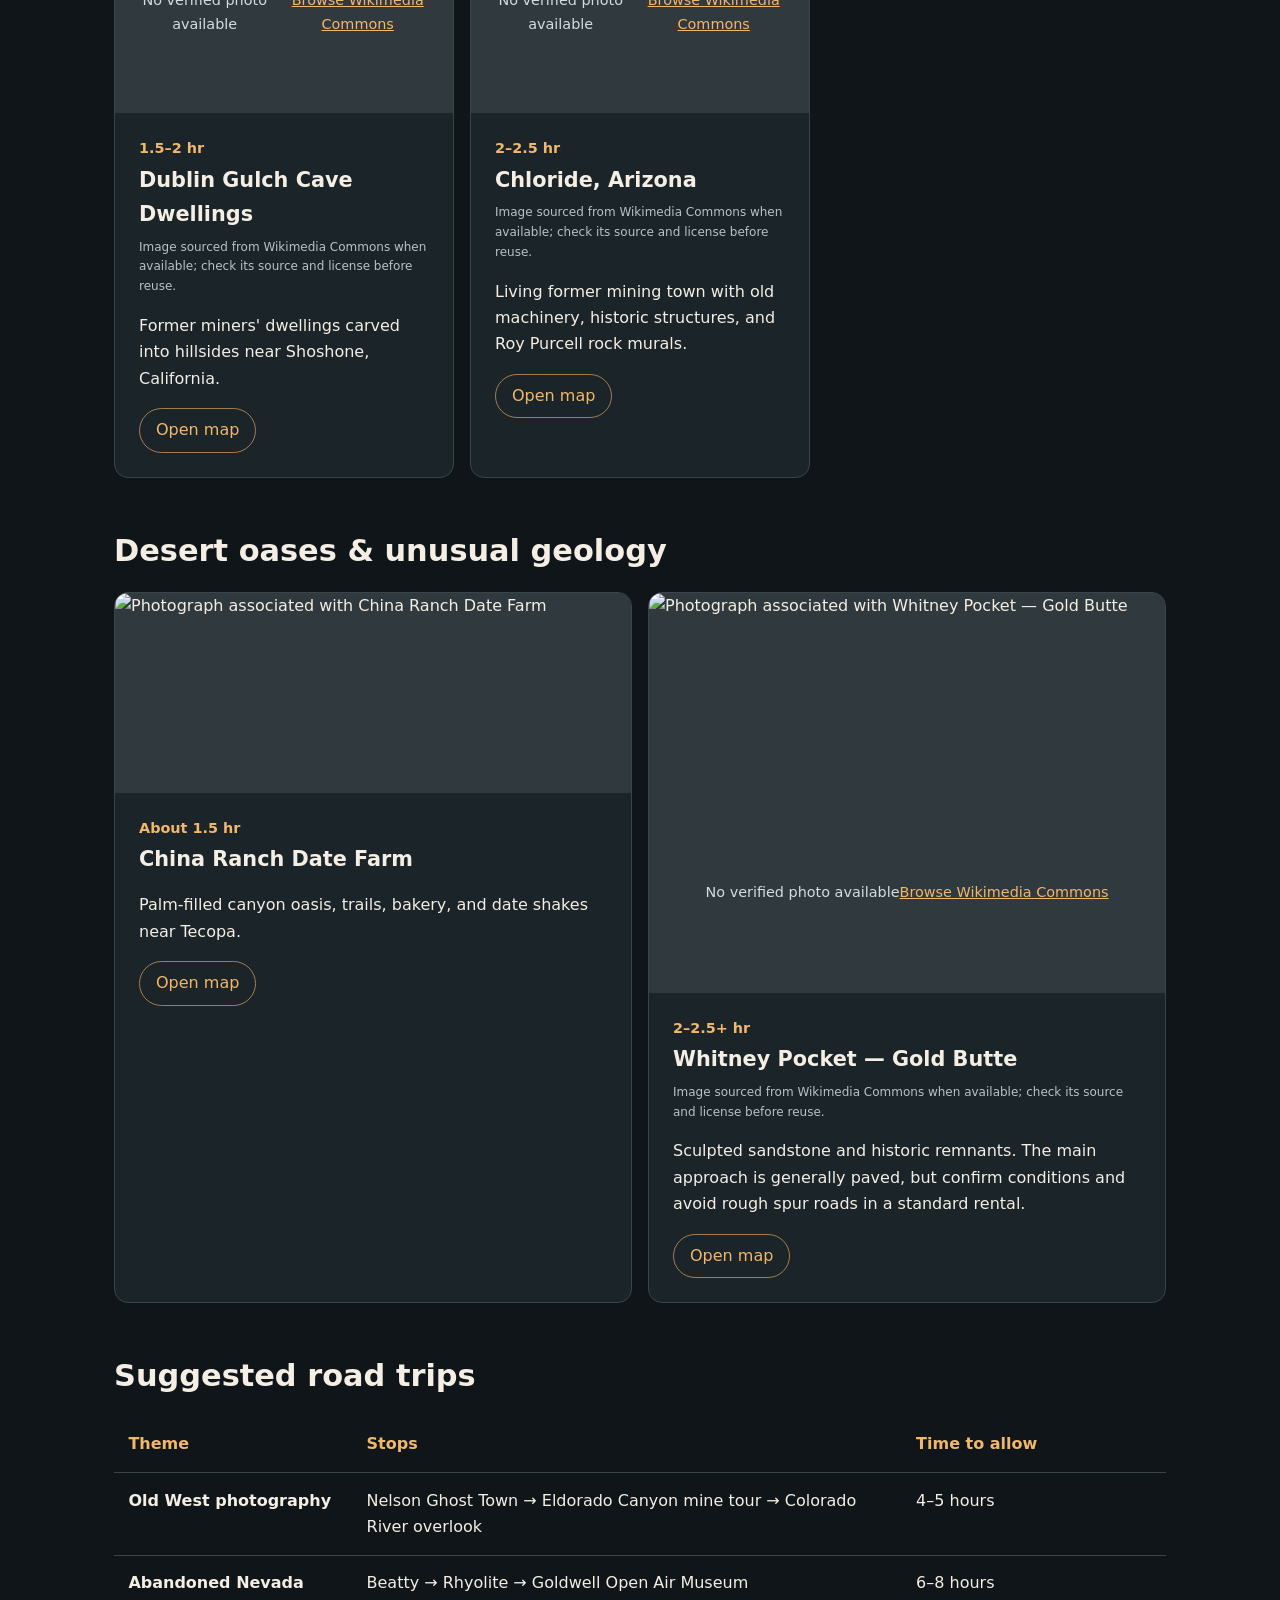
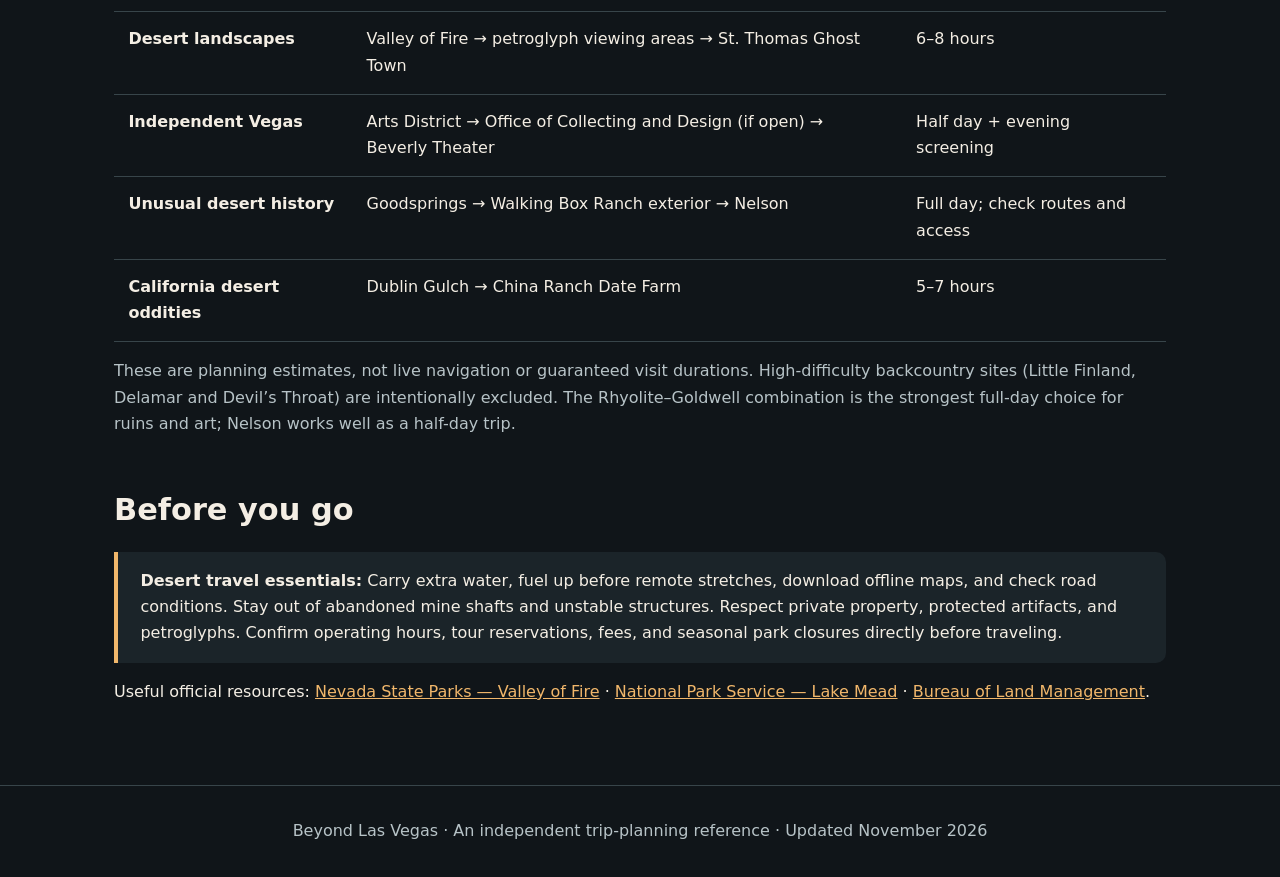
==== commit 6c59014a: "Replace broken random photo service with Wikimedia Commons image lookup" ====
--- a/las-vegas-day-trips.html
+++ b/las-vegas-day-trips.html
@@ -15,7 +15,7 @@
 nav{display:flex;gap:1rem;flex-wrap:wrap;margin-top:2rem}a{color:var(--accent)}nav a,.button{display:inline-block;border:1px solid #a57d50;border-radius:99px;padding:.5rem 1rem;text-decoration:none}
 nav a:hover,.button:hover{background:#473729}
 .grid{display:grid;grid-template-columns:repeat(auto-fit,minmax(min(100%,300px),1fr));gap:1rem}
-article{border:1px solid var(--line);background:var(--panel);border-radius:14px;overflow:hidden}.card-body{padding:1.5rem}.place-photo{display:block;width:100%;height:200px;object-fit:cover;background:#303a3e}.photo-note{display:block;color:var(--muted);font-size:.75rem;margin:.4rem 0}
+article{border:1px solid var(--line);background:var(--panel);border-radius:14px;overflow:hidden}.card-body{padding:1.5rem}.place-photo{display:block;width:100%;height:200px;object-fit:cover;background:#303a3e}.photo-slot{position:relative;min-height:200px;background:#303a3e}.photo-placeholder{display:flex;min-height:200px;align-items:center;justify-content:center;padding:1rem;text-align:center;color:#d4dce0;font-size:.9rem}.photo-slot img:not([hidden])+.photo-placeholder{display:none}.photo-note{display:block;color:var(--muted);font-size:.75rem;margin:.4rem 0}
 .meta{color:var(--accent);font-weight:650;font-size:.9rem}.note{color:var(--muted)}.tags{color:#d4dce0;font-size:.9rem}
 table{width:100%;border-collapse:collapse}th,td{text-align:left;padding:.9rem;border-bottom:1px solid var(--line);vertical-align:top}th{color:var(--accent)}
 .callout{border-left:4px solid var(--accent);padding:1rem 1.4rem;background:var(--panel);border-radius:0 10px 10px 0}
@@ -31,30 +31,30 @@
 <p class="note">For photographers, filmmakers, history lovers, and anyone who wants something beyond the Strip. Driving times are approximate from central Las Vegas, one way, and depend on traffic and conditions.</p>
 <nav aria-label="Page sections"><a href="#city-art">City culture</a><a href="#nearby">Nearby</a><a href="#ghosts">Ghost towns &amp; art</a><a href="#oases">Oases &amp; geology</a><a href="#routes">Road trips</a><a href="#practical">Before you go</a></nav>
 </header>
-<main><p class="note">Photos are loaded from external websites. Some lesser-known locations use third-party photo-search imagery, which may not depict the exact destination. Images may change or become unavailable; copyrights remain with their owners.</p>
-<section id="city-art"><h2>In the city: art, museums &amp; independent culture</h2><div class="grid"><article><img class="place-photo" src="https://loremflickr.com/960/600/las,vegas,arts,district?lock=1" alt="Photograph associated with 18b Arts District" loading="lazy" decoding="async" referrerpolicy="no-referrer"><div class="card-body"><div class="meta">In town</div><h3>18b Arts District</h3><span class="photo-note">External photo search; image may depict the wider area rather than the exact site.</span><p>Independent galleries, murals, antique and vintage shops, and a more local creative scene.</p><a class="button" href="https://www.google.com/maps/search/?api=1&amp;query=Las%20Vegas%20Arts%20District%20Nevada" target="_blank" rel="noopener noreferrer">Open map</a></div></article>
+<main><p class="note">Images are loaded from external websites. Less-common destinations query Wikimedia Commons for real, freely licensed photos, with a visible fallback if no suitable image is found. Images remain subject to their respective licenses.</p>
+<section id="city-art"><h2>In the city: art, museums &amp; independent culture</h2><div class="grid"><article><div class="photo-slot"><img class="place-photo wiki-photo" data-wiki-search="18b Arts District" alt="Photograph associated with 18b Arts District" loading="lazy" decoding="async" referrerpolicy="no-referrer" hidden><span class="photo-placeholder">Finding a Wikimedia Commons photograph…</span></div><div class="card-body"><div class="meta">In town</div><h3>18b Arts District</h3><span class="photo-note">Image sourced from Wikimedia Commons when available; check its source and license before reuse.</span><p>Independent galleries, murals, antique and vintage shops, and a more local creative scene.</p><a class="button" href="https://www.google.com/maps/search/?api=1&amp;query=Las%20Vegas%20Arts%20District%20Nevada" target="_blank" rel="noopener noreferrer">Open map</a></div></article>
 <article><img class="place-photo" src="https://images.squarespace-cdn.com/content/v1/5fea576a0ab2aa2312215010/df8cf0f0-f140-4cc2-b8ac-ce22ce0db882/Las%2BVegas%2BMuseum.jpg" alt="Photograph associated with The Punk Rock Museum" loading="lazy" decoding="async" referrerpolicy="no-referrer"><div class="card-body"><div class="meta">In town</div><h3>The Punk Rock Museum</h3><p>Punk history, instruments, photography, memorabilia, and DIY culture.</p><a class="button" href="https://www.google.com/maps/search/?api=1&amp;query=Punk%20Rock%20Museum%20Las%20Vegas" target="_blank" rel="noopener noreferrer">Open map</a></div></article>
-<article><img class="place-photo" src="https://loremflickr.com/960/600/atomic,museum,las,vegas?lock=2" alt="Photograph associated with Atomic Museum" loading="lazy" decoding="async" referrerpolicy="no-referrer"><div class="card-body"><div class="meta">In town</div><h3>Atomic Museum</h3><span class="photo-note">External photo search; image may depict the wider area rather than the exact site.</span><p>Cold War artifacts and the strange history of Nevada nuclear testing.</p><a class="button" href="https://www.google.com/maps/search/?api=1&amp;query=Atomic%20Museum%20Las%20Vegas" target="_blank" rel="noopener noreferrer">Open map</a></div></article>
-<article><img class="place-photo" src="https://loremflickr.com/960/600/clark,county,museum,nevada?lock=3" alt="Photograph associated with Clark County Museum" loading="lazy" decoding="async" referrerpolicy="no-referrer"><div class="card-body"><div class="meta">Henderson • 20–30 min</div><h3>Clark County Museum</h3><span class="photo-note">External photo search; image may depict the wider area rather than the exact site.</span><p>Historic buildings and Heritage Street, offering a quieter look at southern Nevada history.</p><a class="button" href="https://www.google.com/maps/search/?api=1&amp;query=Clark%20County%20Museum%20Henderson%20Nevada" target="_blank" rel="noopener noreferrer">Open map</a></div></article>
-<article><img class="place-photo" src="https://loremflickr.com/960/600/miniatures,museum,collection?lock=4" alt="Photograph associated with Office of Collecting and Design" loading="lazy" decoding="async" referrerpolicy="no-referrer"><div class="card-body"><div class="meta">In town • check appointments</div><h3>Office of Collecting and Design</h3><span class="photo-note">External photo search; image may depict the wider area rather than the exact site.</span><p>An eccentric collection of miniatures, overlooked objects, and imaginative displays. Confirm current access before visiting.</p><a class="button" href="https://www.google.com/maps/search/?api=1&amp;query=Office%20of%20Collecting%20and%20Design%20Las%20Vegas" target="_blank" rel="noopener noreferrer">Open map</a></div></article>
+<article><div class="photo-slot"><img class="place-photo wiki-photo" data-wiki-search="Atomic Museum" alt="Photograph associated with Atomic Museum" loading="lazy" decoding="async" referrerpolicy="no-referrer" hidden><span class="photo-placeholder">Finding a Wikimedia Commons photograph…</span></div><div class="card-body"><div class="meta">In town</div><h3>Atomic Museum</h3><span class="photo-note">Image sourced from Wikimedia Commons when available; check its source and license before reuse.</span><p>Cold War artifacts and the strange history of Nevada nuclear testing.</p><a class="button" href="https://www.google.com/maps/search/?api=1&amp;query=Atomic%20Museum%20Las%20Vegas" target="_blank" rel="noopener noreferrer">Open map</a></div></article>
+<article><div class="photo-slot"><img class="place-photo wiki-photo" data-wiki-search="Clark County Museum" alt="Photograph associated with Clark County Museum" loading="lazy" decoding="async" referrerpolicy="no-referrer" hidden><span class="photo-placeholder">Finding a Wikimedia Commons photograph…</span></div><div class="card-body"><div class="meta">Henderson • 20–30 min</div><h3>Clark County Museum</h3><span class="photo-note">Image sourced from Wikimedia Commons when available; check its source and license before reuse.</span><p>Historic buildings and Heritage Street, offering a quieter look at southern Nevada history.</p><a class="button" href="https://www.google.com/maps/search/?api=1&amp;query=Clark%20County%20Museum%20Henderson%20Nevada" target="_blank" rel="noopener noreferrer">Open map</a></div></article>
+<article><div class="photo-slot"><img class="place-photo wiki-photo" data-wiki-search="Office of Collecting and Design" alt="Photograph associated with Office of Collecting and Design" loading="lazy" decoding="async" referrerpolicy="no-referrer" hidden><span class="photo-placeholder">Finding a Wikimedia Commons photograph…</span></div><div class="card-body"><div class="meta">In town • check appointments</div><h3>Office of Collecting and Design</h3><span class="photo-note">Image sourced from Wikimedia Commons when available; check its source and license before reuse.</span><p>An eccentric collection of miniatures, overlooked objects, and imaginative displays. Confirm current access before visiting.</p><a class="button" href="https://www.google.com/maps/search/?api=1&amp;query=Office%20of%20Collecting%20and%20Design%20Las%20Vegas" target="_blank" rel="noopener noreferrer">Open map</a></div></article>
 <article><img class="place-photo" src="https://www.enr.com/ext/resources/Issues/Southwest_Issues/2023/Oct/Best-Projects/ENR-SW-1030_bestprojects-The-beverly-theater_feat.jpg?height=635&amp;t=1698158143&amp;width=1200" alt="Photograph associated with The Beverly Theater" loading="lazy" decoding="async" referrerpolicy="no-referrer"><div class="card-body"><div class="meta">Downtown</div><h3>The Beverly Theater</h3><p>Independent cinema, arthouse and repertory screenings, and cultural events.</p><a class="button" href="https://www.google.com/maps/search/?api=1&amp;query=The%20Beverly%20Theater%20Las%20Vegas" target="_blank" rel="noopener noreferrer">Open map</a></div></article>
 <article><img class="place-photo" src="https://content.vistana.com/files/live/sites/vistana-digital-content-manager/files/images/vacation-ideas/Pinball_Hall_of_Fame_Photo_Rob_Kachelriess_20220920_140833_1300.jpg" alt="Photograph associated with Pinball Hall of Fame" loading="lazy" decoding="async" referrerpolicy="no-referrer"><div class="card-body"><div class="meta">South Strip</div><h3>Pinball Hall of Fame</h3><p>A vast playable collection of vintage pinball and arcade machines.</p><a class="button" href="https://www.google.com/maps/search/?api=1&amp;query=Pinball%20Hall%20of%20Fame%20Las%20Vegas" target="_blank" rel="noopener noreferrer">Open map</a></div></article>
 <article><img class="place-photo" src="https://cdn.sanity.io/images/cxgd3urn/production/d2211c1175fb065420ea95a4752721f249a6c367-2000x1335.jpg?auto=format&amp;fit=crop&amp;h=801&amp;q=85&amp;w=1200" alt="Photograph associated with The Neon Museum" loading="lazy" decoding="async" referrerpolicy="no-referrer"><div class="card-body"><div class="meta">Near downtown</div><h3>The Neon Museum</h3><p>Historic neon signs, design, typography, and atmospheric evening photography; popular but worthwhile.</p><a class="button" href="https://www.google.com/maps/search/?api=1&amp;query=Neon%20Museum%20Las%20Vegas" target="_blank" rel="noopener noreferrer">Open map</a></div></article></div></section>
-<section id="nearby"><h2>Nearby: accessible desert, history &amp; landscapes</h2><div class="grid"><article><img class="place-photo" src="https://loremflickr.com/960/600/nevada,desert?lock=5" alt="Photograph associated with Nelson Ghost Town &amp;amp; Eldorado Canyon" loading="lazy" decoding="async" referrerpolicy="no-referrer"><div class="card-body"><div class="meta">45–60 min</div><h3>Nelson Ghost Town &amp; Eldorado Canyon</h3><span class="photo-note">External photo search; image may depict the wider area rather than the exact site.</span><p>Old mining equipment, weathered buildings, and rusted vehicles; arrange access to private areas.</p><a class="button" href="https://www.google.com/maps/search/?api=1&amp;query=Nelson%20Ghost%20Town%20Nevada" target="_blank" rel="noopener noreferrer">Open map</a></div></article>
-<article><img class="place-photo" src="https://loremflickr.com/960/600/valley,of,fire,nevada?lock=6" alt="Photograph associated with Valley of Fire State Park" loading="lazy" decoding="async" referrerpolicy="no-referrer"><div class="card-body"><div class="meta">55–75 min</div><h3>Valley of Fire State Park</h3><span class="photo-note">External photo search; image may depict the wider area rather than the exact site.</span><p>Spectacular sandstone landscapes and petroglyphs; verify seasonal closures and trail access.</p><a class="button" href="https://www.google.com/maps/search/?api=1&amp;query=Valley%20of%20Fire%20State%20Park%20Nevada" target="_blank" rel="noopener noreferrer">Open map</a></div></article>
-<article><img class="place-photo" src="https://loremflickr.com/960/600/nevada,desert?lock=7" alt="Photograph associated with Goodsprings &amp;amp; Pioneer Saloon" loading="lazy" decoding="async" referrerpolicy="no-referrer"><div class="card-body"><div class="meta">40–50 min</div><h3>Goodsprings &amp; Pioneer Saloon</h3><span class="photo-note">External photo search; image may depict the wider area rather than the exact site.</span><p>Historic mining town and a 1913 saloon with Old West character.</p><a class="button" href="https://www.google.com/maps/search/?api=1&amp;query=Pioneer%20Saloon%20Goodsprings%20Nevada" target="_blank" rel="noopener noreferrer">Open map</a></div></article>
-<article><img class="place-photo" src="https://loremflickr.com/960/600/st,thomas,ghost,town,nevada?lock=8" alt="Photograph associated with St. Thomas Ghost Town" loading="lazy" decoding="async" referrerpolicy="no-referrer"><div class="card-body"><div class="meta">About 75 min</div><h3>St. Thomas Ghost Town</h3><span class="photo-note">External photo search; image may depict the wider area rather than the exact site.</span><p>Exposed remnants of a former Lake Mead settlement; check current conditions.</p><a class="button" href="https://www.google.com/maps/search/?api=1&amp;query=St%20Thomas%20Ghost%20Town%20Nevada" target="_blank" rel="noopener noreferrer">Open map</a></div></article>
-<article><img class="place-photo" src="https://loremflickr.com/960/600/railroad,tunnel,lake,mead?lock=9" alt="Photograph associated with Historic Railroad Hiking Trail" loading="lazy" decoding="async" referrerpolicy="no-referrer"><div class="card-body"><div class="meta">40–50 min</div><h3>Historic Railroad Hiking Trail</h3><span class="photo-note">External photo search; image may depict the wider area rather than the exact site.</span><p>Old railway tunnels and Lake Mead views near Boulder City.</p><a class="button" href="https://www.google.com/maps/search/?api=1&amp;query=Historic%20Railroad%20Hiking%20Trail%20Boulder%20City%20Nevada" target="_blank" rel="noopener noreferrer">Open map</a></div></article>
-<article><img class="place-photo" src="https://loremflickr.com/960/600/spring,mountain,ranch,nevada?lock=10" alt="Photograph associated with Spring Mountain Ranch State Park" loading="lazy" decoding="async" referrerpolicy="no-referrer"><div class="card-body"><div class="meta">35–45 min</div><h3>Spring Mountain Ranch State Park</h3><span class="photo-note">External photo search; image may depict the wider area rather than the exact site.</span><p>Historic ranch buildings and mountain scenery near Red Rock Canyon.</p><a class="button" href="https://www.google.com/maps/search/?api=1&amp;query=Spring%20Mountain%20Ranch%20State%20Park%20Nevada" target="_blank" rel="noopener noreferrer">Open map</a></div></article>
-<article><img class="place-photo" src="https://loremflickr.com/960/600/sloan,canyon,petroglyphs?lock=11" alt="Photograph associated with Sloan Canyon" loading="lazy" decoding="async" referrerpolicy="no-referrer"><div class="card-body"><div class="meta">35–50 min</div><h3>Sloan Canyon</h3><span class="photo-note">External photo search; image may depict the wider area rather than the exact site.</span><p>Volcanic canyon with remarkable petroglyphs; hiking involves uneven terrain and some scrambling.</p><a class="button" href="https://www.google.com/maps/search/?api=1&amp;query=Sloan%20Canyon%20Nevada" target="_blank" rel="noopener noreferrer">Open map</a></div></article>
-<article><img class="place-photo" src="https://loremflickr.com/960/600/walking,box,ranch,nevada?lock=12" alt="Photograph associated with Walking Box Ranch" loading="lazy" decoding="async" referrerpolicy="no-referrer"><div class="card-body"><div class="meta">About 75 min</div><h3>Walking Box Ranch</h3><span class="photo-note">External photo search; image may depict the wider area rather than the exact site.</span><p>Historic desert ranch associated with silent-film stars Clara Bow and Rex Bell. Exterior viewing only; public entry is restricted.</p><a class="button" href="https://www.google.com/maps/search/?api=1&amp;query=Walking%20Box%20Ranch%20Searchlight%20Nevada" target="_blank" rel="noopener noreferrer">Open map</a></div></article></div></section>
-<section id="ghosts"><h2>Ghost towns, ruins &amp; outsider art</h2><div class="grid"><article><img class="place-photo" src="https://loremflickr.com/960/600/rhyolite,ghost,town?lock=13" alt="Photograph associated with Rhyolite Ghost Town" loading="lazy" decoding="async" referrerpolicy="no-referrer"><div class="card-body"><div class="meta">1 hr 50 min–2 hr 15 min</div><h3>Rhyolite Ghost Town</h3><span class="photo-note">External photo search; image may depict the wider area rather than the exact site.</span><p>Authentic mining-boomtown ruins, old bank remains, and a railroad depot.</p><a class="button" href="https://www.google.com/maps/search/?api=1&amp;query=Rhyolite%20Ghost%20Town%20Nevada" target="_blank" rel="noopener noreferrer">Open map</a></div></article>
-<article><img class="place-photo" src="https://loremflickr.com/960/600/goldwell,open,air,museum?lock=14" alt="Photograph associated with Goldwell Open Air Museum" loading="lazy" decoding="async" referrerpolicy="no-referrer"><div class="card-body"><div class="meta">About 2 hr</div><h3>Goldwell Open Air Museum</h3><span class="photo-note">External photo search; image may depict the wider area rather than the exact site.</span><p>Surreal sculptures in the desert beside Rhyolite; ideal companion stop.</p><a class="button" href="https://www.google.com/maps/search/?api=1&amp;query=Goldwell%20Open%20Air%20Museum%20Nevada" target="_blank" rel="noopener noreferrer">Open map</a></div></article>
-<article><img class="place-photo" src="https://loremflickr.com/960/600/cathedral,canyon,pahrump?lock=15" alt="Photograph associated with Cathedral Canyon" loading="lazy" decoding="async" referrerpolicy="no-referrer"><div class="card-body"><div class="meta">1–1.5 hr</div><h3>Cathedral Canyon</h3><span class="photo-note">External photo search; image may depict the wider area rather than the exact site.</span><p>Remnants of an eccentric outdoor religious-art installation. Verify access, land status, and road conditions.</p><a class="button" href="https://www.google.com/maps/search/?api=1&amp;query=Cathedral%20Canyon%20Pahrump%20Nevada" target="_blank" rel="noopener noreferrer">Open map</a></div></article>
-<article><img class="place-photo" src="https://loremflickr.com/960/600/dublin,gulch,shoshone?lock=16" alt="Photograph associated with Dublin Gulch Cave Dwellings" loading="lazy" decoding="async" referrerpolicy="no-referrer"><div class="card-body"><div class="meta">1.5–2 hr</div><h3>Dublin Gulch Cave Dwellings</h3><span class="photo-note">External photo search; image may depict the wider area rather than the exact site.</span><p>Former miners' dwellings carved into hillsides near Shoshone, California.</p><a class="button" href="https://www.google.com/maps/search/?api=1&amp;query=Dublin%20Gulch%20Shoshone%20California" target="_blank" rel="noopener noreferrer">Open map</a></div></article>
-<article><img class="place-photo" src="https://loremflickr.com/960/600/chloride,arizona,ghost,town?lock=17" alt="Photograph associated with Chloride, Arizona" loading="lazy" decoding="async" referrerpolicy="no-referrer"><div class="card-body"><div class="meta">2–2.5 hr</div><h3>Chloride, Arizona</h3><span class="photo-note">External photo search; image may depict the wider area rather than the exact site.</span><p>Living former mining town with old machinery, historic structures, and Roy Purcell rock murals.</p><a class="button" href="https://www.google.com/maps/search/?api=1&amp;query=Chloride%20Arizona%20Roy%20Purcell%20murals" target="_blank" rel="noopener noreferrer">Open map</a></div></article></div></section>
+<section id="nearby"><h2>Nearby: accessible desert, history &amp; landscapes</h2><div class="grid"><article><div class="photo-slot"><img class="place-photo wiki-photo" data-wiki-search="Nelson Ghost Town &amp;amp;amp; Eldorado Canyon" alt="Photograph associated with Nelson Ghost Town &amp;amp; Eldorado Canyon" loading="lazy" decoding="async" referrerpolicy="no-referrer" hidden><span class="photo-placeholder">Finding a Wikimedia Commons photograph…</span></div><div class="card-body"><div class="meta">45–60 min</div><h3>Nelson Ghost Town &amp; Eldorado Canyon</h3><span class="photo-note">Image sourced from Wikimedia Commons when available; check its source and license before reuse.</span><p>Old mining equipment, weathered buildings, and rusted vehicles; arrange access to private areas.</p><a class="button" href="https://www.google.com/maps/search/?api=1&amp;query=Nelson%20Ghost%20Town%20Nevada" target="_blank" rel="noopener noreferrer">Open map</a></div></article>
+<article><div class="photo-slot"><img class="place-photo wiki-photo" data-wiki-search="Valley of Fire State Park" alt="Photograph associated with Valley of Fire State Park" loading="lazy" decoding="async" referrerpolicy="no-referrer" hidden><span class="photo-placeholder">Finding a Wikimedia Commons photograph…</span></div><div class="card-body"><div class="meta">55–75 min</div><h3>Valley of Fire State Park</h3><span class="photo-note">Image sourced from Wikimedia Commons when available; check its source and license before reuse.</span><p>Spectacular sandstone landscapes and petroglyphs; verify seasonal closures and trail access.</p><a class="button" href="https://www.google.com/maps/search/?api=1&amp;query=Valley%20of%20Fire%20State%20Park%20Nevada" target="_blank" rel="noopener noreferrer">Open map</a></div></article>
+<article><div class="photo-slot"><img class="place-photo wiki-photo" data-wiki-search="Goodsprings &amp;amp;amp; Pioneer Saloon" alt="Photograph associated with Goodsprings &amp;amp; Pioneer Saloon" loading="lazy" decoding="async" referrerpolicy="no-referrer" hidden><span class="photo-placeholder">Finding a Wikimedia Commons photograph…</span></div><div class="card-body"><div class="meta">40–50 min</div><h3>Goodsprings &amp; Pioneer Saloon</h3><span class="photo-note">Image sourced from Wikimedia Commons when available; check its source and license before reuse.</span><p>Historic mining town and a 1913 saloon with Old West character.</p><a class="button" href="https://www.google.com/maps/search/?api=1&amp;query=Pioneer%20Saloon%20Goodsprings%20Nevada" target="_blank" rel="noopener noreferrer">Open map</a></div></article>
+<article><div class="photo-slot"><img class="place-photo wiki-photo" data-wiki-search="St. Thomas Ghost Town" alt="Photograph associated with St. Thomas Ghost Town" loading="lazy" decoding="async" referrerpolicy="no-referrer" hidden><span class="photo-placeholder">Finding a Wikimedia Commons photograph…</span></div><div class="card-body"><div class="meta">About 75 min</div><h3>St. Thomas Ghost Town</h3><span class="photo-note">Image sourced from Wikimedia Commons when available; check its source and license before reuse.</span><p>Exposed remnants of a former Lake Mead settlement; check current conditions.</p><a class="button" href="https://www.google.com/maps/search/?api=1&amp;query=St%20Thomas%20Ghost%20Town%20Nevada" target="_blank" rel="noopener noreferrer">Open map</a></div></article>
+<article><div class="photo-slot"><img class="place-photo wiki-photo" data-wiki-search="Historic Railroad Hiking Trail" alt="Photograph associated with Historic Railroad Hiking Trail" loading="lazy" decoding="async" referrerpolicy="no-referrer" hidden><span class="photo-placeholder">Finding a Wikimedia Commons photograph…</span></div><div class="card-body"><div class="meta">40–50 min</div><h3>Historic Railroad Hiking Trail</h3><span class="photo-note">Image sourced from Wikimedia Commons when available; check its source and license before reuse.</span><p>Old railway tunnels and Lake Mead views near Boulder City.</p><a class="button" href="https://www.google.com/maps/search/?api=1&amp;query=Historic%20Railroad%20Hiking%20Trail%20Boulder%20City%20Nevada" target="_blank" rel="noopener noreferrer">Open map</a></div></article>
+<article><div class="photo-slot"><img class="place-photo wiki-photo" data-wiki-search="Spring Mountain Ranch State Park" alt="Photograph associated with Spring Mountain Ranch State Park" loading="lazy" decoding="async" referrerpolicy="no-referrer" hidden><span class="photo-placeholder">Finding a Wikimedia Commons photograph…</span></div><div class="card-body"><div class="meta">35–45 min</div><h3>Spring Mountain Ranch State Park</h3><span class="photo-note">Image sourced from Wikimedia Commons when available; check its source and license before reuse.</span><p>Historic ranch buildings and mountain scenery near Red Rock Canyon.</p><a class="button" href="https://www.google.com/maps/search/?api=1&amp;query=Spring%20Mountain%20Ranch%20State%20Park%20Nevada" target="_blank" rel="noopener noreferrer">Open map</a></div></article>
+<article><div class="photo-slot"><img class="place-photo wiki-photo" data-wiki-search="Sloan Canyon" alt="Photograph associated with Sloan Canyon" loading="lazy" decoding="async" referrerpolicy="no-referrer" hidden><span class="photo-placeholder">Finding a Wikimedia Commons photograph…</span></div><div class="card-body"><div class="meta">35–50 min</div><h3>Sloan Canyon</h3><span class="photo-note">Image sourced from Wikimedia Commons when available; check its source and license before reuse.</span><p>Volcanic canyon with remarkable petroglyphs; hiking involves uneven terrain and some scrambling.</p><a class="button" href="https://www.google.com/maps/search/?api=1&amp;query=Sloan%20Canyon%20Nevada" target="_blank" rel="noopener noreferrer">Open map</a></div></article>
+<article><div class="photo-slot"><img class="place-photo wiki-photo" data-wiki-search="Walking Box Ranch" alt="Photograph associated with Walking Box Ranch" loading="lazy" decoding="async" referrerpolicy="no-referrer" hidden><span class="photo-placeholder">Finding a Wikimedia Commons photograph…</span></div><div class="card-body"><div class="meta">About 75 min</div><h3>Walking Box Ranch</h3><span class="photo-note">Image sourced from Wikimedia Commons when available; check its source and license before reuse.</span><p>Historic desert ranch associated with silent-film stars Clara Bow and Rex Bell. Exterior viewing only; public entry is restricted.</p><a class="button" href="https://www.google.com/maps/search/?api=1&amp;query=Walking%20Box%20Ranch%20Searchlight%20Nevada" target="_blank" rel="noopener noreferrer">Open map</a></div></article></div></section>
+<section id="ghosts"><h2>Ghost towns, ruins &amp; outsider art</h2><div class="grid"><article><div class="photo-slot"><img class="place-photo wiki-photo" data-wiki-search="Rhyolite Ghost Town" alt="Photograph associated with Rhyolite Ghost Town" loading="lazy" decoding="async" referrerpolicy="no-referrer" hidden><span class="photo-placeholder">Finding a Wikimedia Commons photograph…</span></div><div class="card-body"><div class="meta">1 hr 50 min–2 hr 15 min</div><h3>Rhyolite Ghost Town</h3><span class="photo-note">Image sourced from Wikimedia Commons when available; check its source and license before reuse.</span><p>Authentic mining-boomtown ruins, old bank remains, and a railroad depot.</p><a class="button" href="https://www.google.com/maps/search/?api=1&amp;query=Rhyolite%20Ghost%20Town%20Nevada" target="_blank" rel="noopener noreferrer">Open map</a></div></article>
+<article><div class="photo-slot"><img class="place-photo wiki-photo" data-wiki-search="Goldwell Open Air Museum" alt="Photograph associated with Goldwell Open Air Museum" loading="lazy" decoding="async" referrerpolicy="no-referrer" hidden><span class="photo-placeholder">Finding a Wikimedia Commons photograph…</span></div><div class="card-body"><div class="meta">About 2 hr</div><h3>Goldwell Open Air Museum</h3><span class="photo-note">Image sourced from Wikimedia Commons when available; check its source and license before reuse.</span><p>Surreal sculptures in the desert beside Rhyolite; ideal companion stop.</p><a class="button" href="https://www.google.com/maps/search/?api=1&amp;query=Goldwell%20Open%20Air%20Museum%20Nevada" target="_blank" rel="noopener noreferrer">Open map</a></div></article>
+<article><div class="photo-slot"><img class="place-photo wiki-photo" data-wiki-search="Cathedral Canyon" alt="Photograph associated with Cathedral Canyon" loading="lazy" decoding="async" referrerpolicy="no-referrer" hidden><span class="photo-placeholder">Finding a Wikimedia Commons photograph…</span></div><div class="card-body"><div class="meta">1–1.5 hr</div><h3>Cathedral Canyon</h3><span class="photo-note">Image sourced from Wikimedia Commons when available; check its source and license before reuse.</span><p>Remnants of an eccentric outdoor religious-art installation. Verify access, land status, and road conditions.</p><a class="button" href="https://www.google.com/maps/search/?api=1&amp;query=Cathedral%20Canyon%20Pahrump%20Nevada" target="_blank" rel="noopener noreferrer">Open map</a></div></article>
+<article><div class="photo-slot"><img class="place-photo wiki-photo" data-wiki-search="Dublin Gulch Cave Dwellings" alt="Photograph associated with Dublin Gulch Cave Dwellings" loading="lazy" decoding="async" referrerpolicy="no-referrer" hidden><span class="photo-placeholder">Finding a Wikimedia Commons photograph…</span></div><div class="card-body"><div class="meta">1.5–2 hr</div><h3>Dublin Gulch Cave Dwellings</h3><span class="photo-note">Image sourced from Wikimedia Commons when available; check its source and license before reuse.</span><p>Former miners' dwellings carved into hillsides near Shoshone, California.</p><a class="button" href="https://www.google.com/maps/search/?api=1&amp;query=Dublin%20Gulch%20Shoshone%20California" target="_blank" rel="noopener noreferrer">Open map</a></div></article>
+<article><div class="photo-slot"><img class="place-photo wiki-photo" data-wiki-search="Chloride, Arizona" alt="Photograph associated with Chloride, Arizona" loading="lazy" decoding="async" referrerpolicy="no-referrer" hidden><span class="photo-placeholder">Finding a Wikimedia Commons photograph…</span></div><div class="card-body"><div class="meta">2–2.5 hr</div><h3>Chloride, Arizona</h3><span class="photo-note">Image sourced from Wikimedia Commons when available; check its source and license before reuse.</span><p>Living former mining town with old machinery, historic structures, and Roy Purcell rock murals.</p><a class="button" href="https://www.google.com/maps/search/?api=1&amp;query=Chloride%20Arizona%20Roy%20Purcell%20murals" target="_blank" rel="noopener noreferrer">Open map</a></div></article></div></section>
 <section id="oases"><h2>Desert oases &amp; unusual geology</h2><div class="grid"><article><img class="place-photo" src="https://dynamic-media-cdn.tripadvisor.com/media/photo-o/2b/d4/16/f3/caption.jpg?h=1200&amp;s=1&amp;w=1200" alt="Photograph associated with China Ranch Date Farm" loading="lazy" decoding="async" referrerpolicy="no-referrer"><div class="card-body"><div class="meta">About 1.5 hr</div><h3>China Ranch Date Farm</h3><p>Palm-filled canyon oasis, trails, bakery, and date shakes near Tecopa.</p><a class="button" href="https://www.google.com/maps/search/?api=1&amp;query=China%20Ranch%20Date%20Farm%20Tecopa%20California" target="_blank" rel="noopener noreferrer">Open map</a></div></article>
-<article><img class="place-photo" src="https://loremflickr.com/960/600/whitney,pocket,gold,butte?lock=18" alt="Photograph associated with Whitney Pocket — Gold Butte" loading="lazy" decoding="async" referrerpolicy="no-referrer"><div class="card-body"><div class="meta">2–2.5+ hr</div><h3>Whitney Pocket — Gold Butte</h3><span class="photo-note">External photo search; image may depict the wider area rather than the exact site.</span><p>Sculpted sandstone and historic remnants. The main approach is generally paved, but confirm conditions and avoid rough spur roads in a standard rental.</p><a class="button" href="https://www.google.com/maps/search/?api=1&amp;query=Whitney%20Pocket%20Gold%20Butte%20Nevada" target="_blank" rel="noopener noreferrer">Open map</a></div></article></div></section>
+<article><div class="photo-slot"><img class="place-photo wiki-photo" data-wiki-search="Whitney Pocket — Gold Butte" alt="Photograph associated with Whitney Pocket — Gold Butte" loading="lazy" decoding="async" referrerpolicy="no-referrer" hidden><span class="photo-placeholder">Finding a Wikimedia Commons photograph…</span></div><div class="card-body"><div class="meta">2–2.5+ hr</div><h3>Whitney Pocket — Gold Butte</h3><span class="photo-note">Image sourced from Wikimedia Commons when available; check its source and license before reuse.</span><p>Sculpted sandstone and historic remnants. The main approach is generally paved, but confirm conditions and avoid rough spur roads in a standard rental.</p><a class="button" href="https://www.google.com/maps/search/?api=1&amp;query=Whitney%20Pocket%20Gold%20Butte%20Nevada" target="_blank" rel="noopener noreferrer">Open map</a></div></article></div></section>
 <section id="routes">
 <h2>Suggested road trips</h2>
 <table><thead><tr><th>Theme</th><th>Stops</th><th>Time to allow</th></tr></thead><tbody>
@@ -71,4 +71,57 @@
 </section>
 </main>
 <footer>Beyond Las Vegas · An independent trip-planning reference · Updated November 2026</footer>
+<script>
+/* Resolve real Wikimedia Commons image files instead of relying on broken
+   random-image endpoints. Search only freely licensed photographs, not SVGs. */
+(async function () {
+  const images = Array.from(document.querySelectorAll('img[data-wiki-search]'));
+  async function resolve(img) {
+    const slot = img.closest('.photo-slot');
+    const placeholder = slot.querySelector('.photo-placeholder');
+    const query = img.dataset.wikiSearch;
+    const api = new URL('https://commons.wikimedia.org/w/api.php');
+    api.searchParams.set('action','query');
+    api.searchParams.set('generator','search');
+    api.searchParams.set('gsrsearch','filetype:bitmap '+query);
+    api.searchParams.set('gsrnamespace','6');
+    api.searchParams.set('gsrlimit','8');
+    api.searchParams.set('prop','imageinfo');
+    api.searchParams.set('iiprop','url|mime|extmetadata');
+    api.searchParams.set('iiurlwidth','800');
+    api.searchParams.set('format','json');
+    api.searchParams.set('origin','*');
+    try {
+      const response = await fetch(api.toString());
+      if (!response.ok) throw new Error('Commons API unavailable');
+      const data = await response.json();
+      const pages = Object.values(data.query?.pages || {});
+      const candidates = pages.map(p=>({title:p.title, info:p.imageinfo?.[0]}))
+        .filter(p=>p.info && /^image\/(jpeg|png|webp)$/.test(p.info.mime||'') && (p.info.thumburl||p.info.url));
+      if (!candidates.length) throw new Error('No image found');
+      const best = candidates[0];
+      const credit = best.info.extmetadata || {};
+      img.onload = () => {img.hidden=false;placeholder.hidden=true;};
+      img.onerror = () => {placeholder.textContent='Photograph unavailable — view images on Wikimedia Commons';};
+      img.src = best.info.thumburl || best.info.url;
+      img.alt = 'Wikimedia Commons image: '+best.title.replace(/^File:/,'');
+      const note=slot.parentElement.querySelector('.photo-note');
+      if(note) {
+        note.textContent='Photo: '+best.title.replace(/^File:/,'')+' · Wikimedia Commons';
+        const link=document.createElement('a');
+        link.href=best.info.descriptionurl || 'https://commons.wikimedia.org/wiki/'+encodeURIComponent(best.title);
+        link.target='_blank';link.rel='noopener noreferrer';link.textContent=' · Source & license';
+        note.append(link);
+      }
+    } catch(e) {
+      placeholder.textContent='No verified photo available';
+      const link=document.createElement('a');
+      link.href='https://commons.wikimedia.org/w/index.php?search='+encodeURIComponent(query)+'&title=Special:MediaSearch&type=image';
+      link.target='_blank';link.rel='noopener noreferrer';link.textContent='Browse Wikimedia Commons';
+      placeholder.append(document.createElement('br'),link);
+    }
+  }
+  await Promise.all(images.map(resolve));
+})();
+</script>
 </body></html>
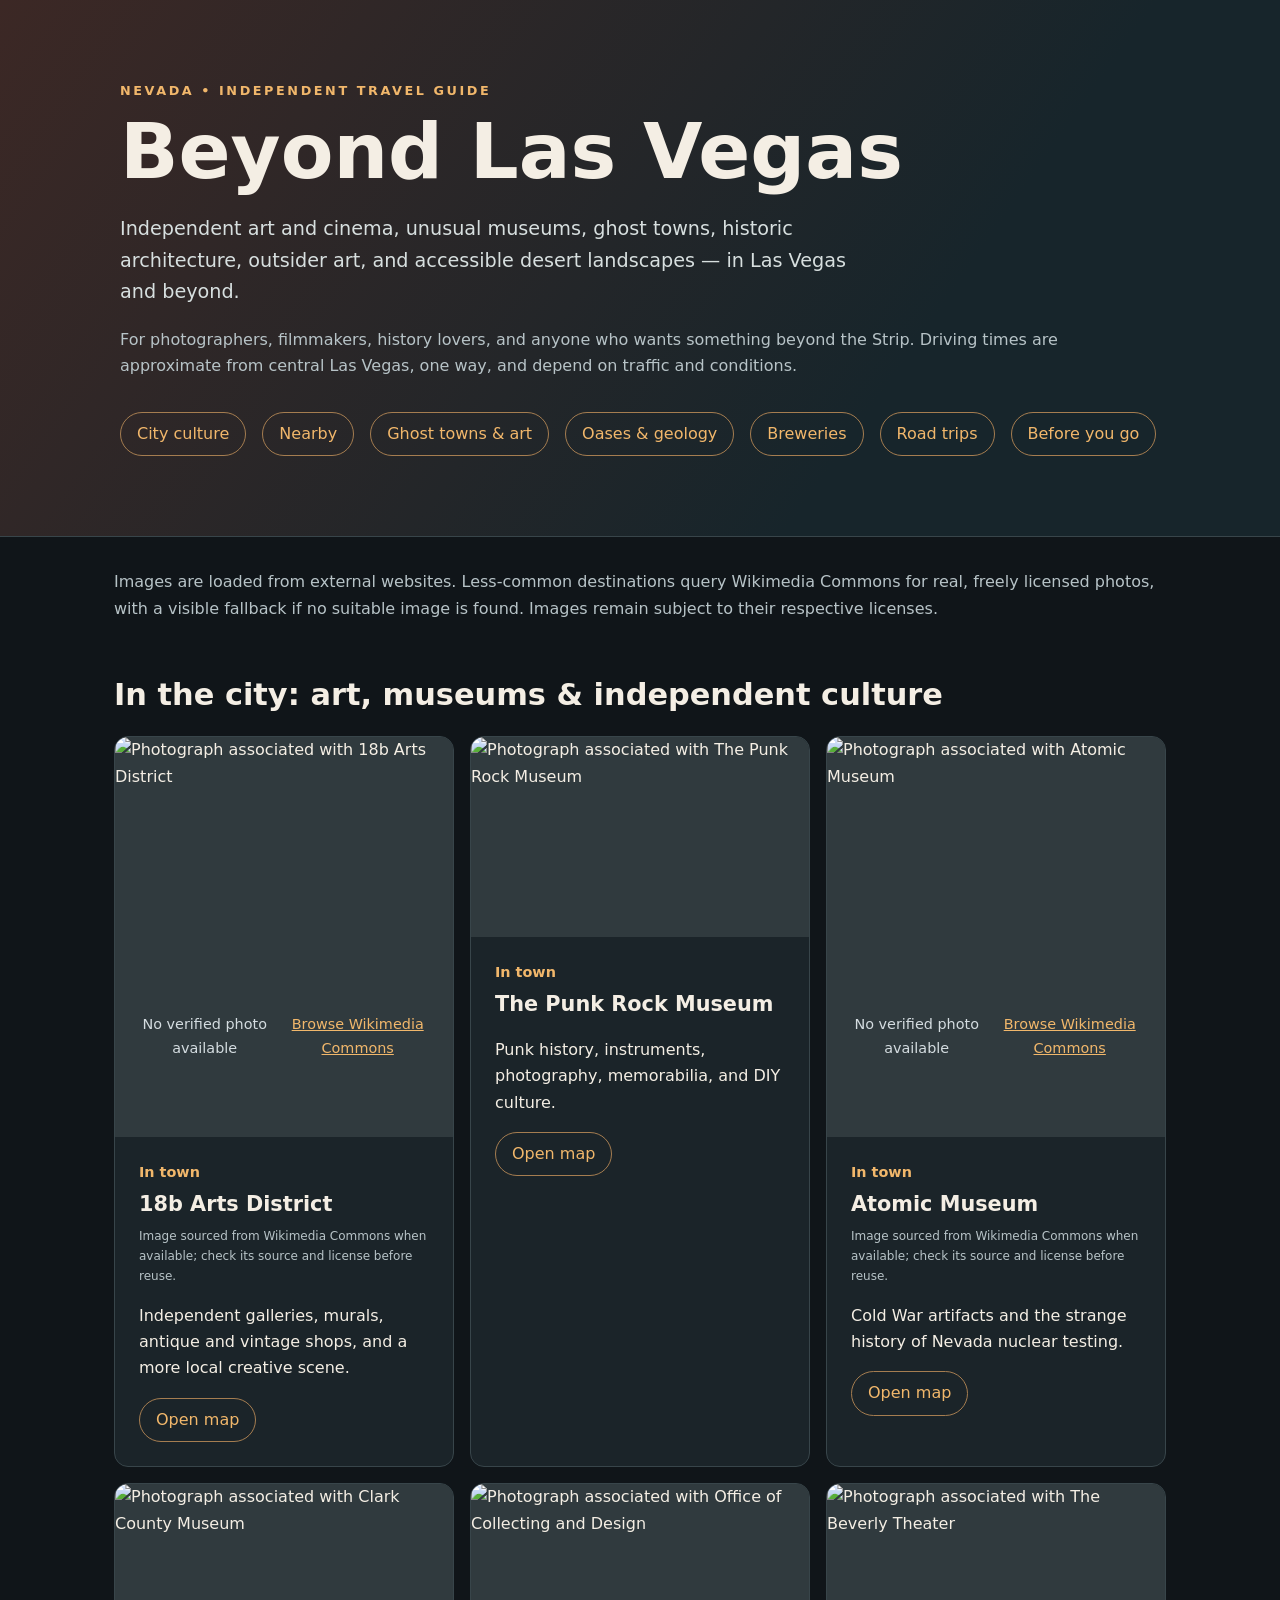
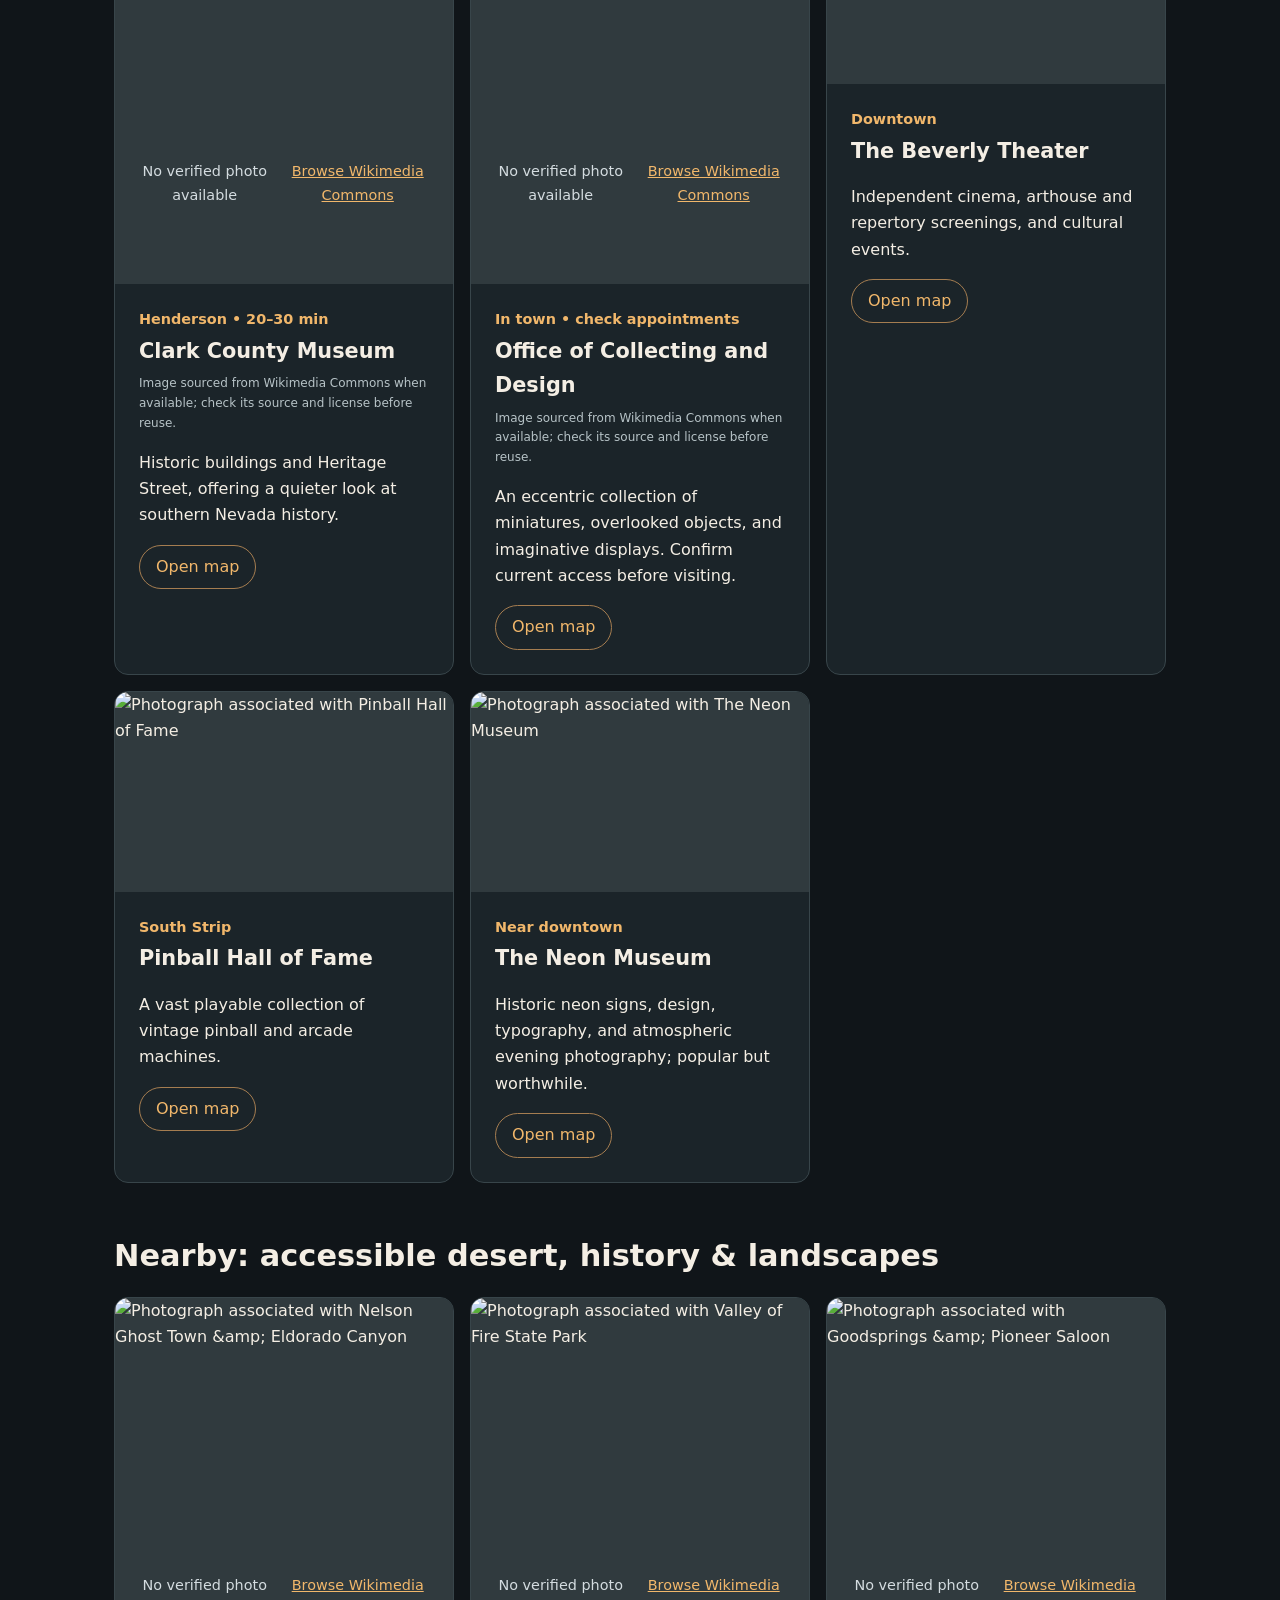
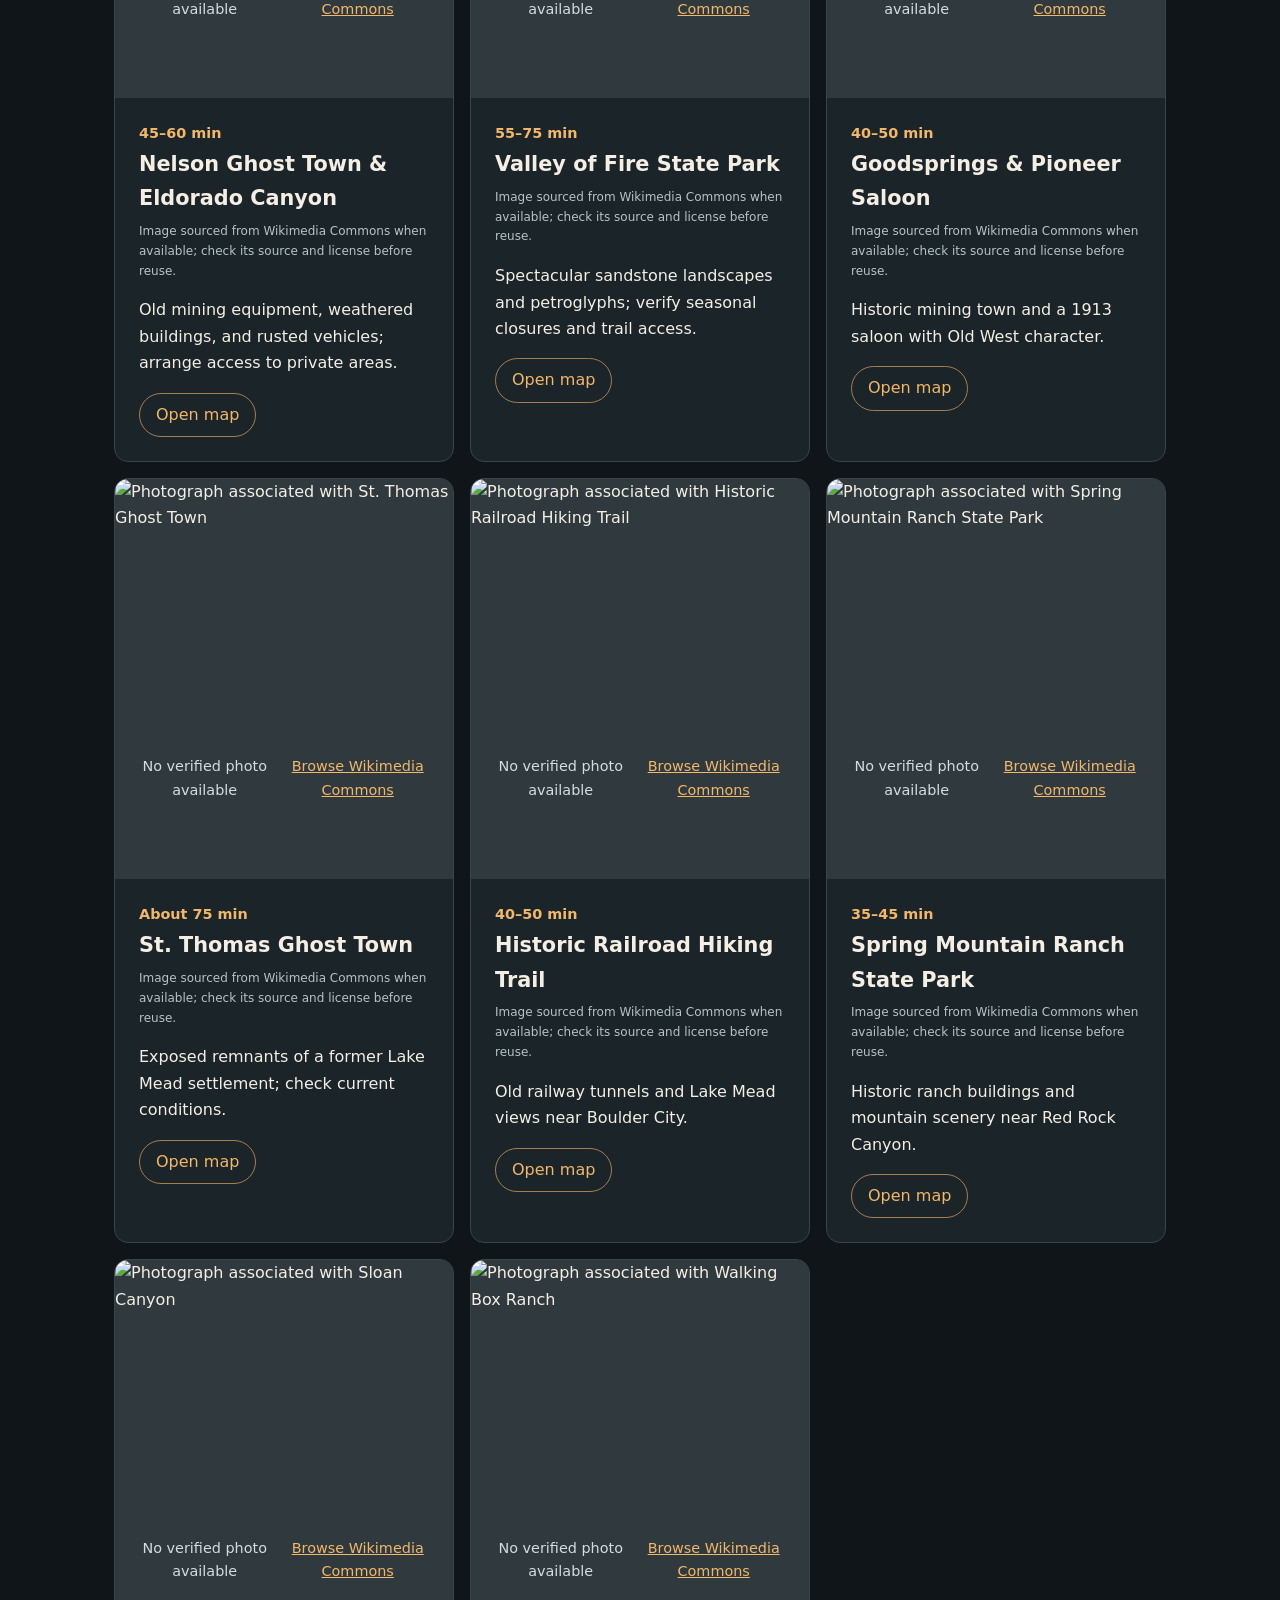
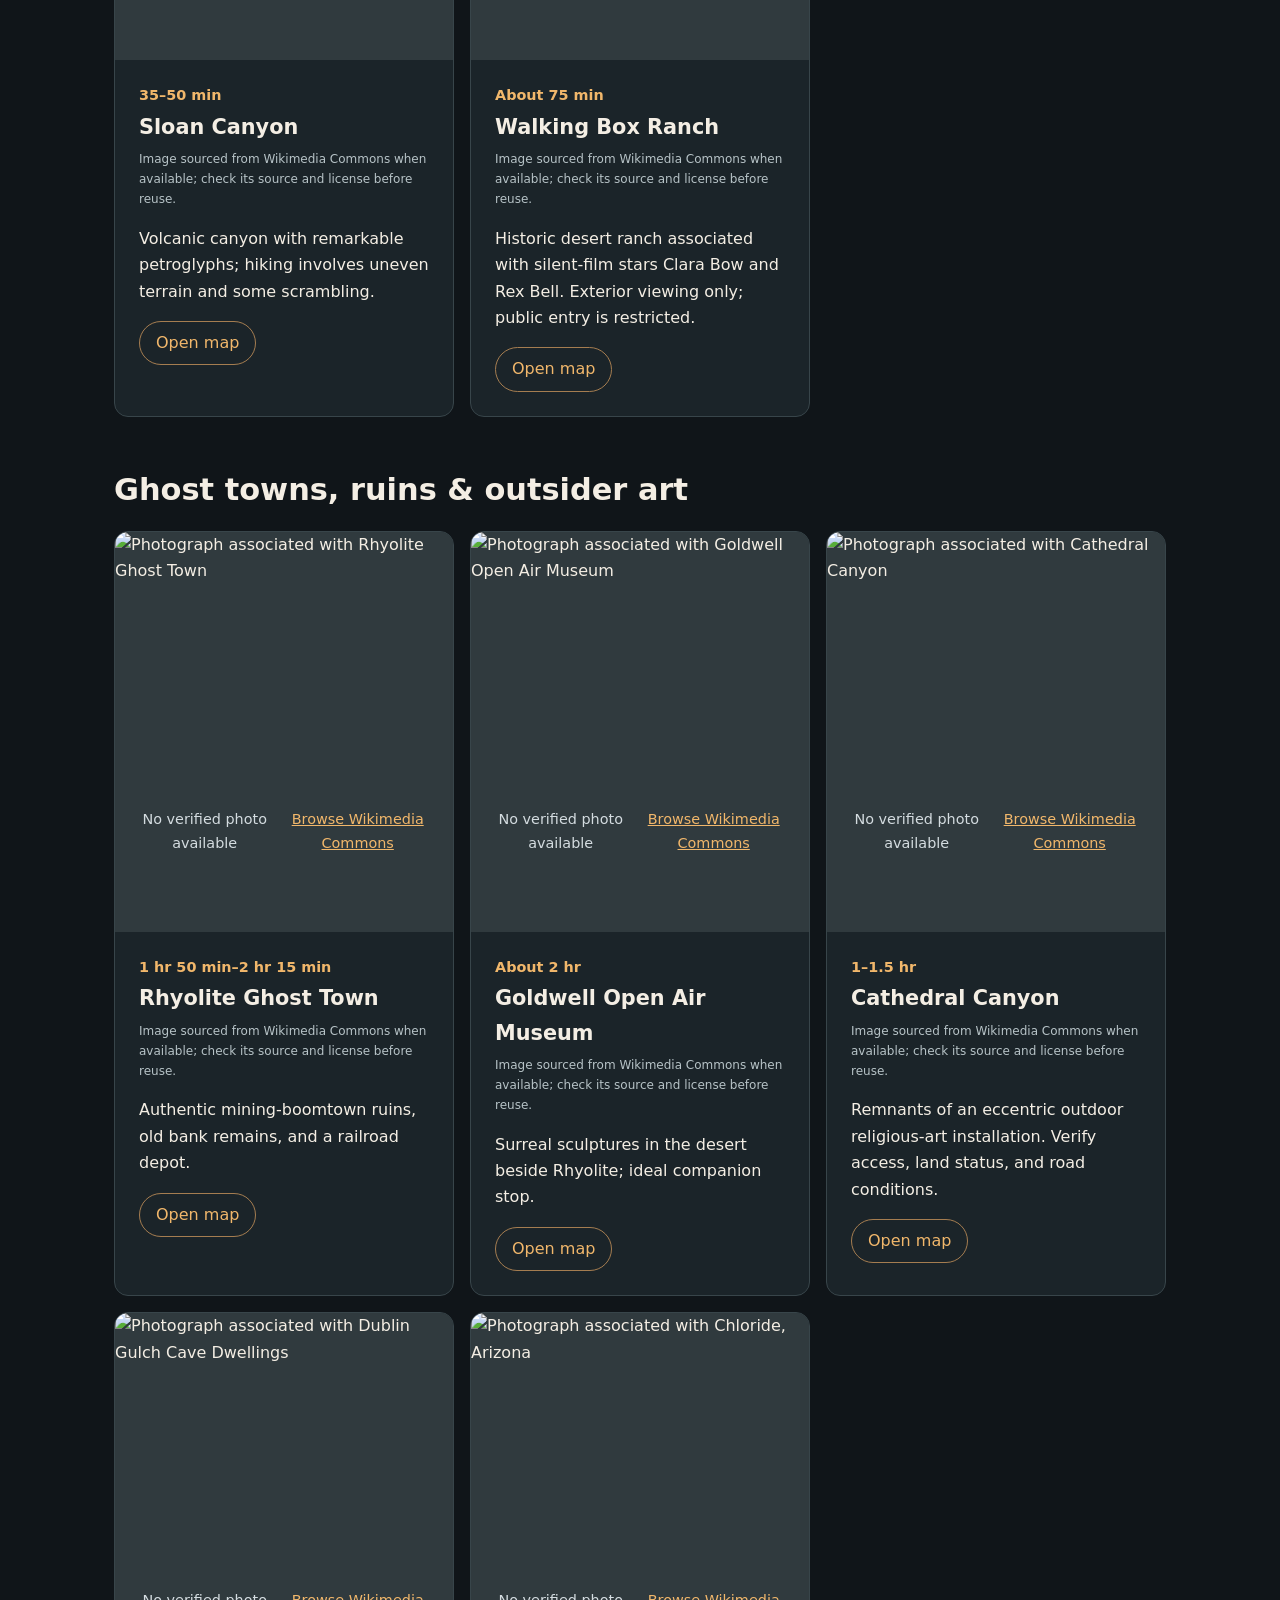
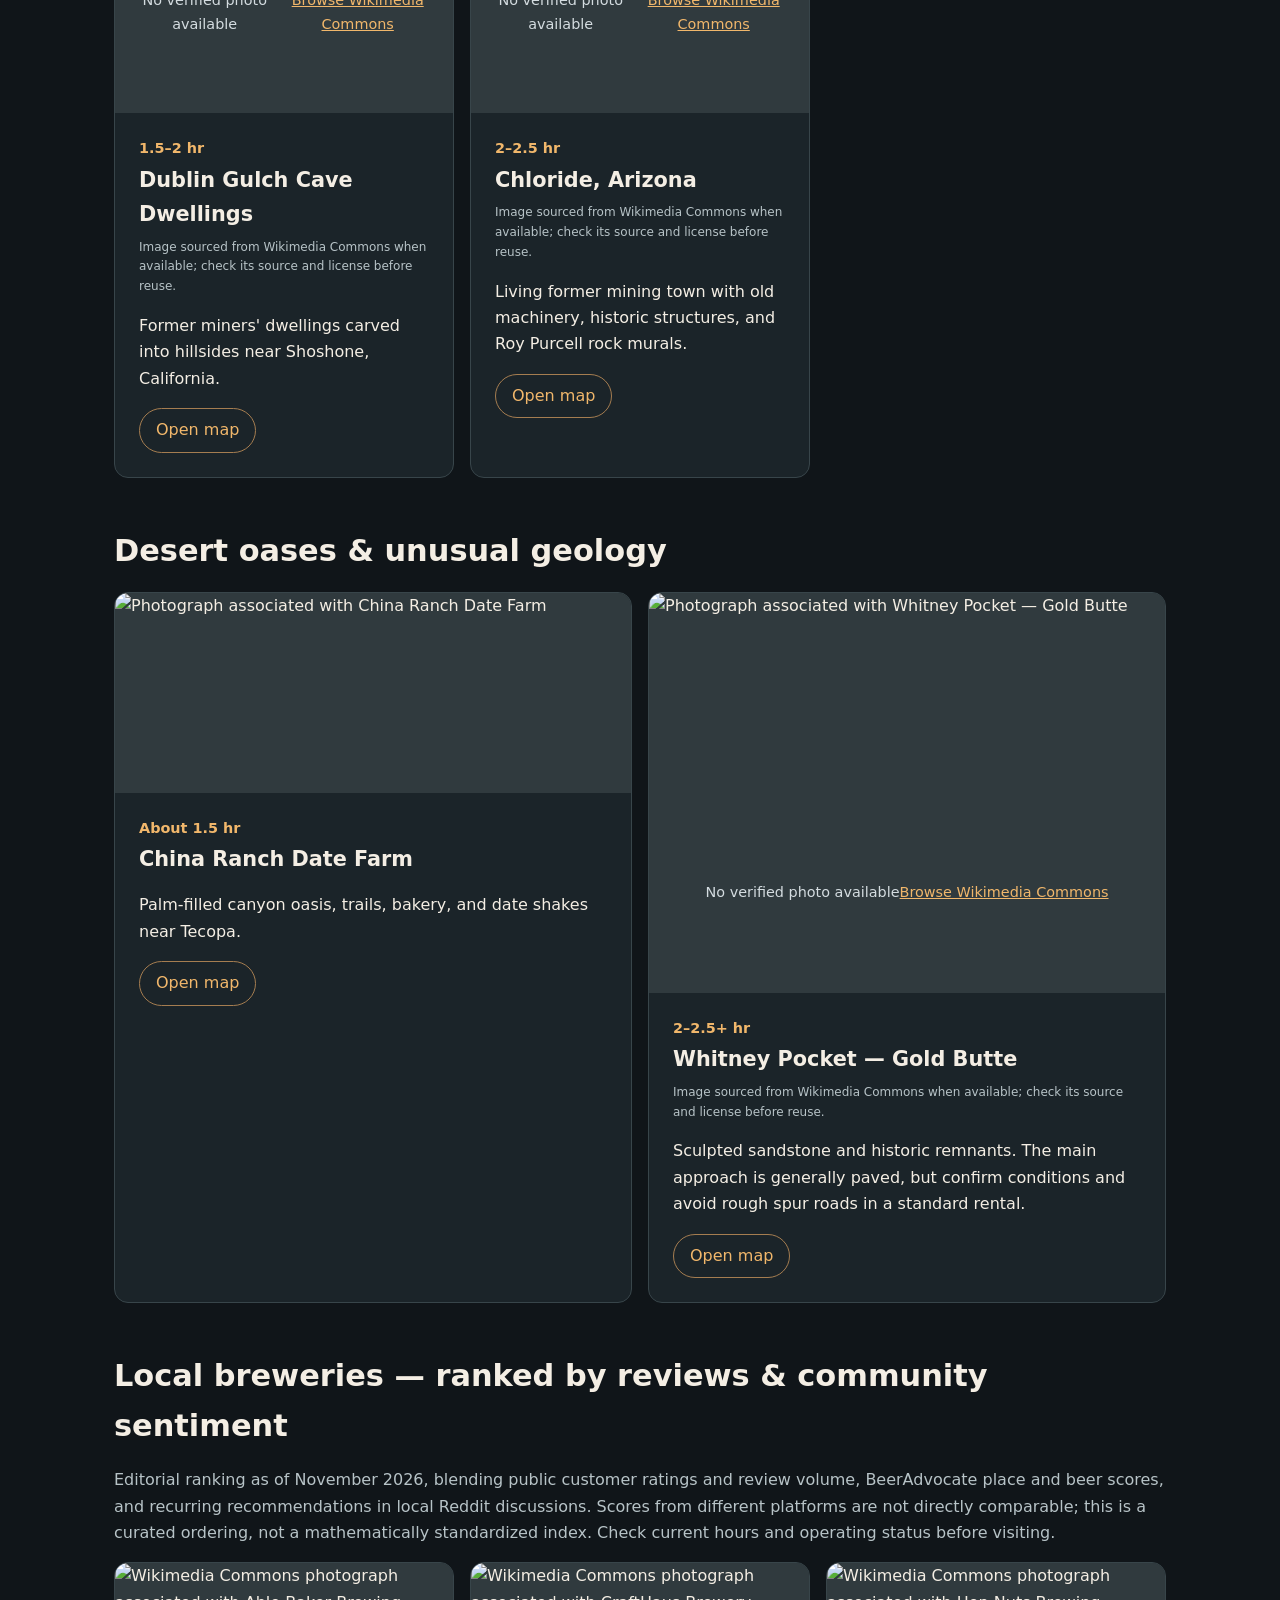
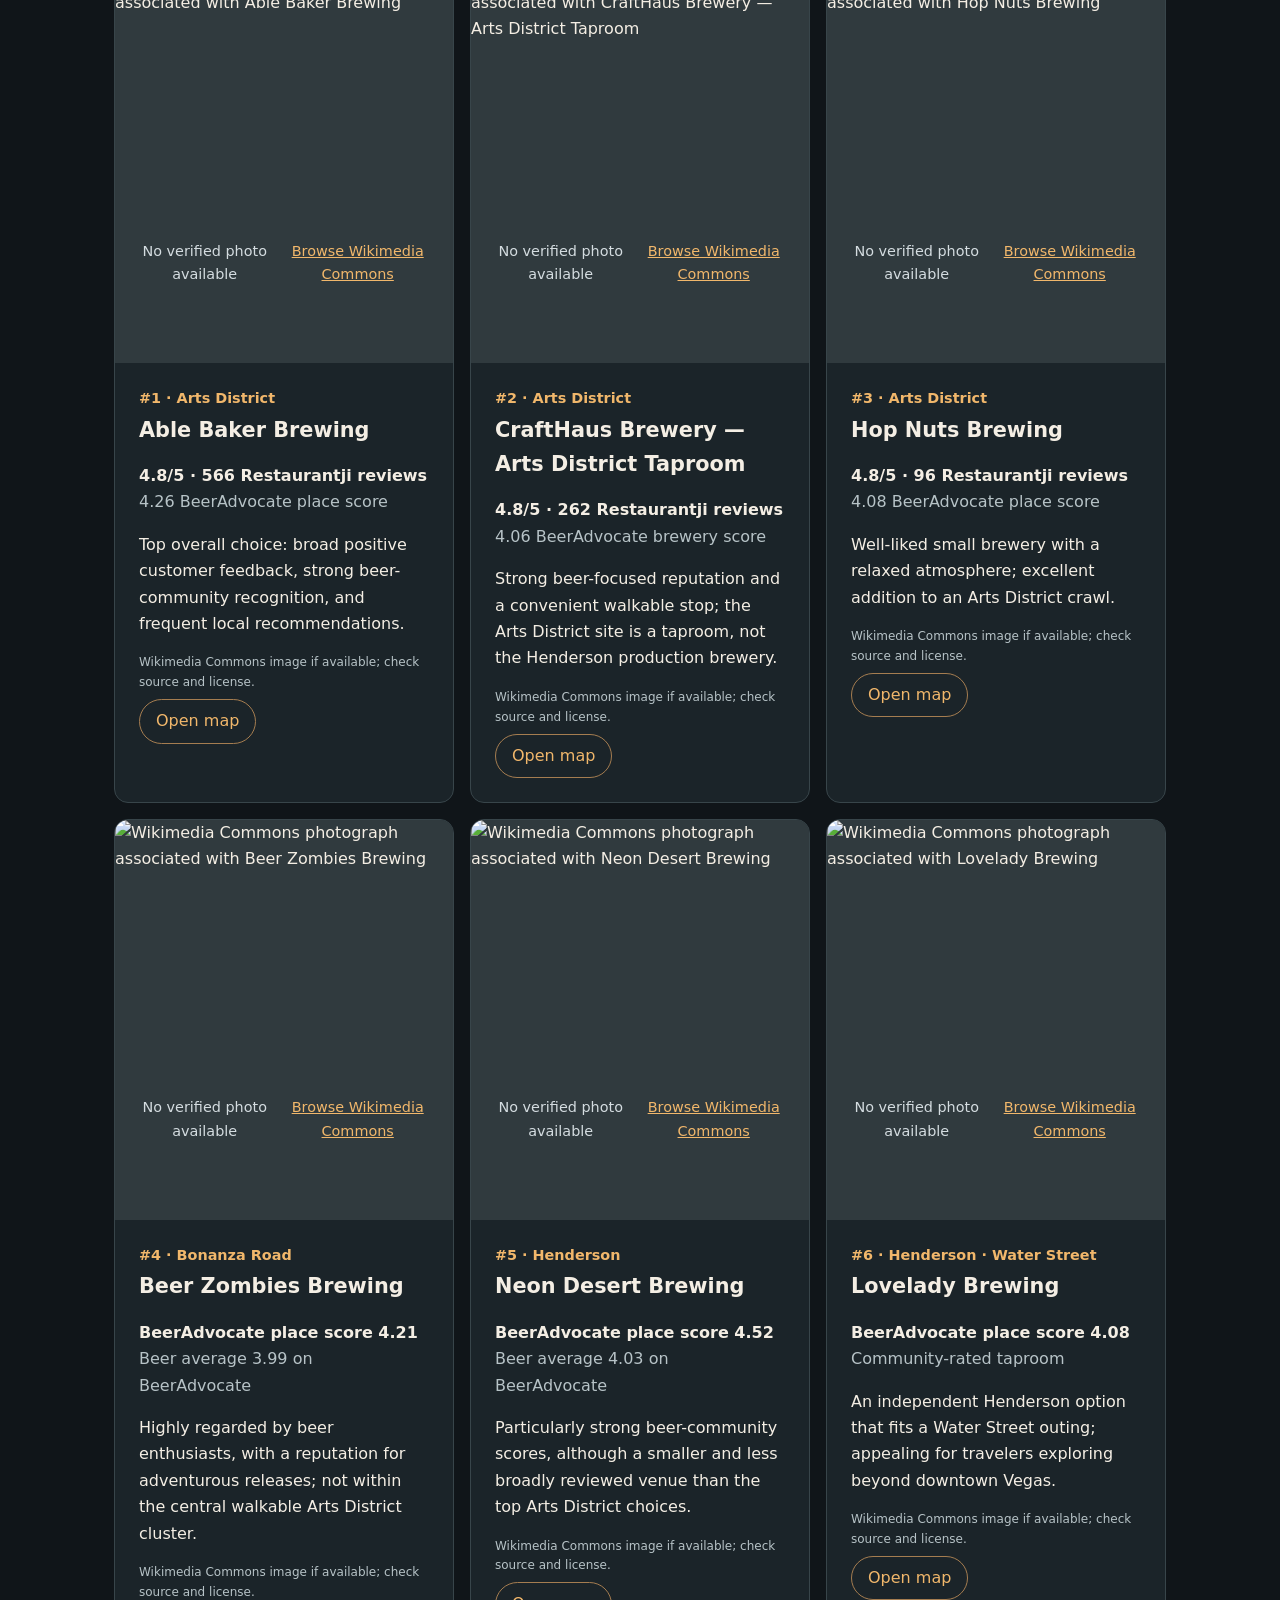
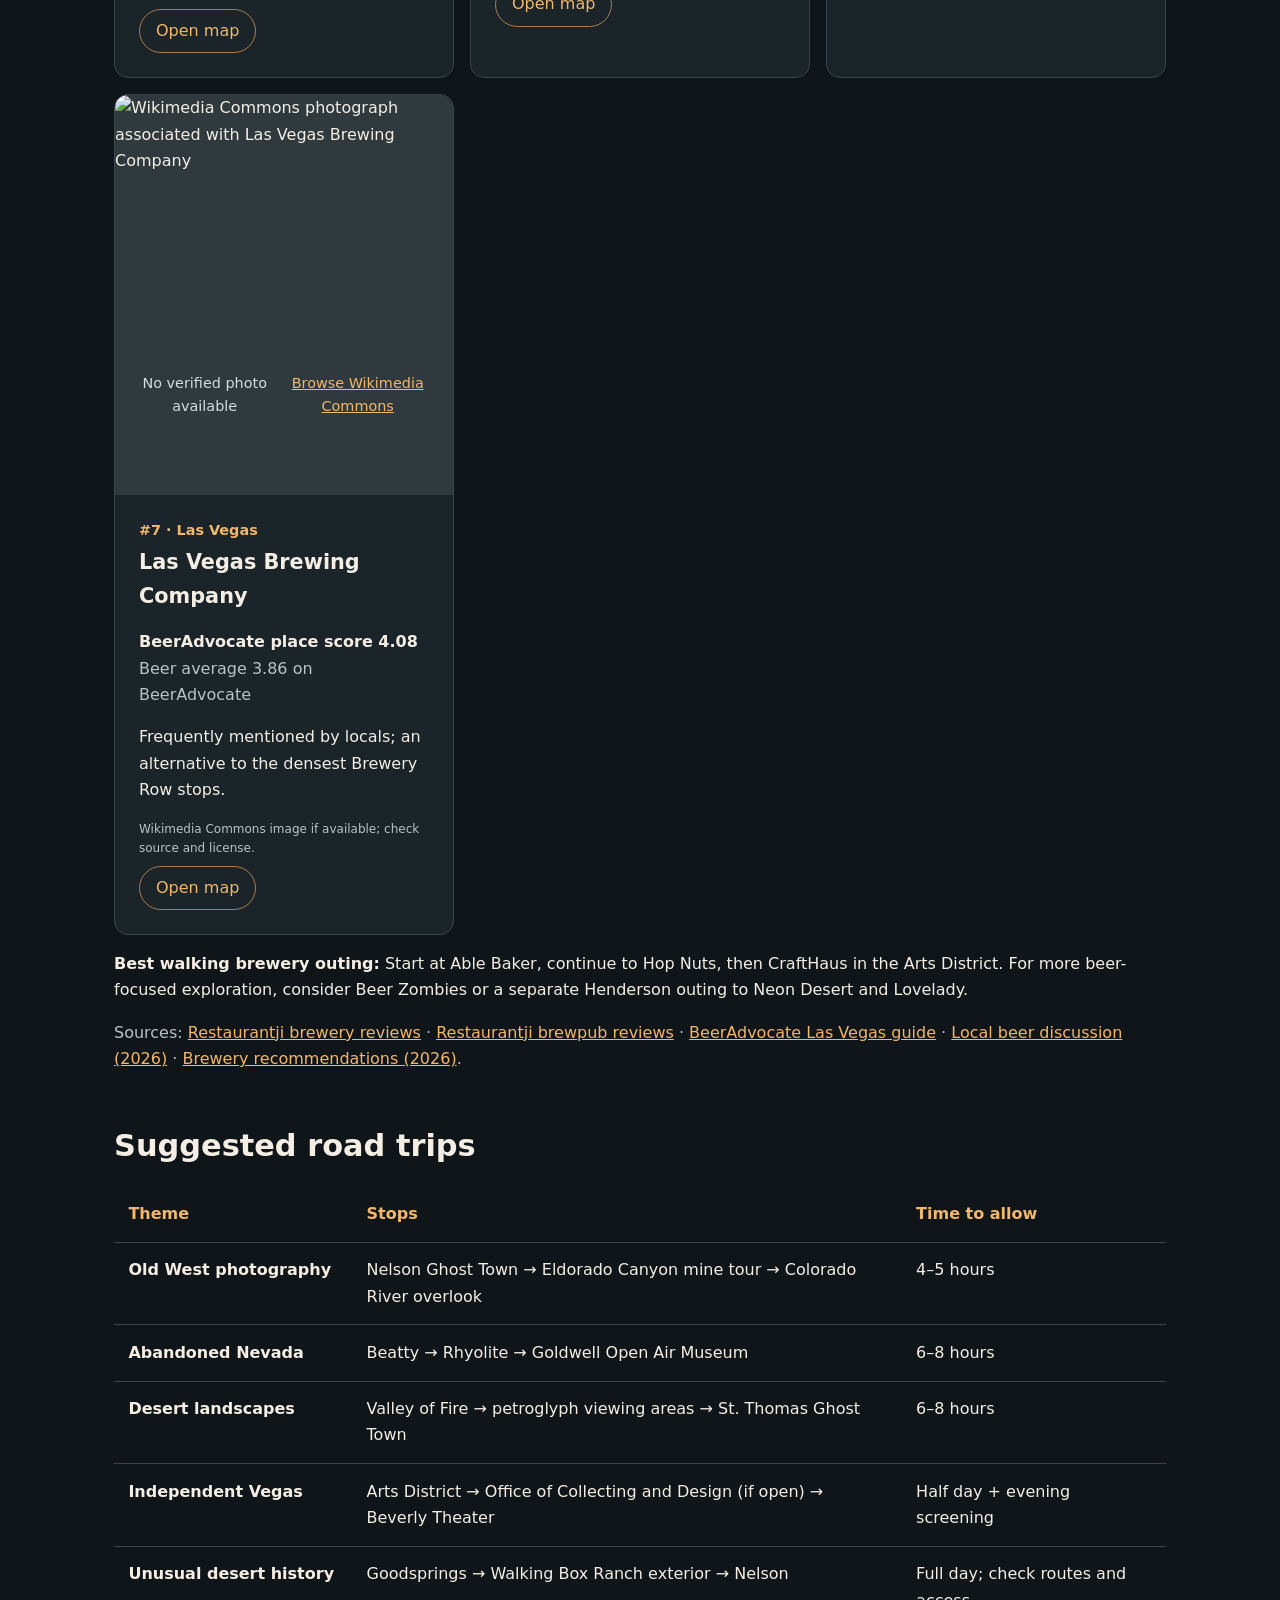
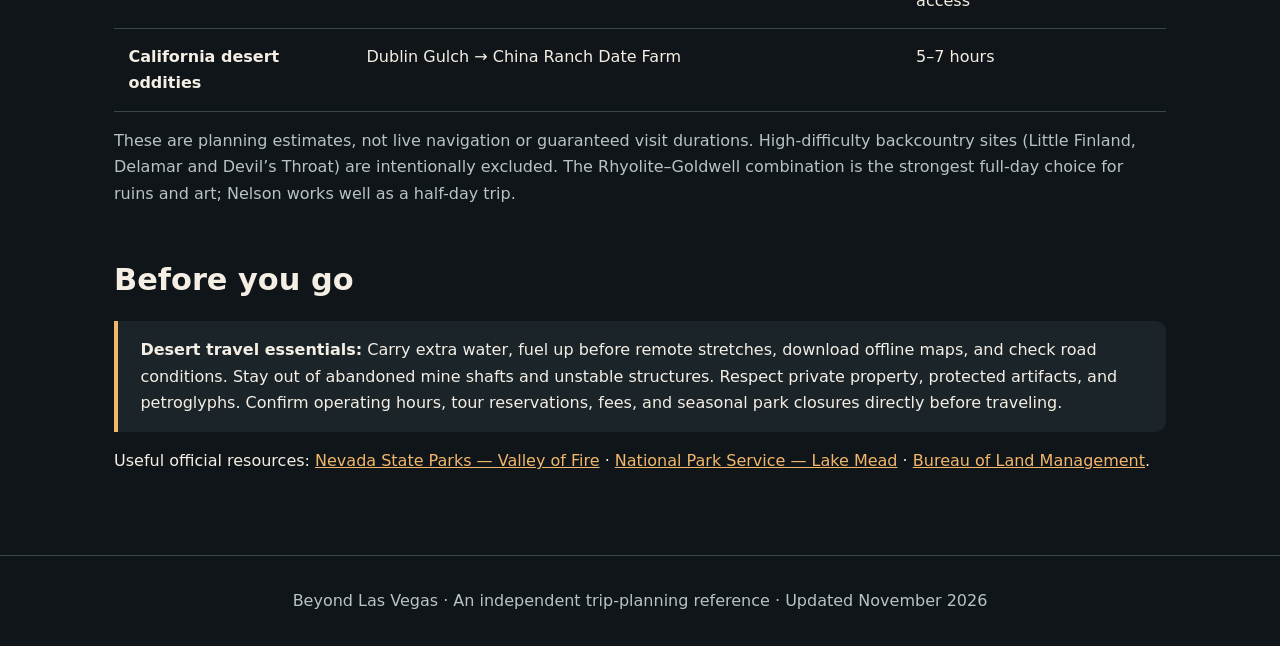
==== commit c6427751: "Add review- and community-ranked Las Vegas breweries section" ====
--- a/las-vegas-day-trips.html
+++ b/las-vegas-day-trips.html
@@ -29,7 +29,7 @@
 <h1>Beyond Las Vegas</h1>
 <p class="lead">Independent art and cinema, unusual museums, ghost towns, historic architecture, outsider art, and accessible desert landscapes — in Las Vegas and beyond.</p>
 <p class="note">For photographers, filmmakers, history lovers, and anyone who wants something beyond the Strip. Driving times are approximate from central Las Vegas, one way, and depend on traffic and conditions.</p>
-<nav aria-label="Page sections"><a href="#city-art">City culture</a><a href="#nearby">Nearby</a><a href="#ghosts">Ghost towns &amp; art</a><a href="#oases">Oases &amp; geology</a><a href="#routes">Road trips</a><a href="#practical">Before you go</a></nav>
+<nav aria-label="Page sections"><a href="#city-art">City culture</a><a href="#nearby">Nearby</a><a href="#ghosts">Ghost towns &amp; art</a><a href="#oases">Oases &amp; geology</a><a href="#breweries">Breweries</a><a href="#routes">Road trips</a><a href="#practical">Before you go</a></nav>
 </header>
 <main><p class="note">Images are loaded from external websites. Less-common destinations query Wikimedia Commons for real, freely licensed photos, with a visible fallback if no suitable image is found. Images remain subject to their respective licenses.</p>
 <section id="city-art"><h2>In the city: art, museums &amp; independent culture</h2><div class="grid"><article><div class="photo-slot"><img class="place-photo wiki-photo" data-wiki-search="18b Arts District" alt="Photograph associated with 18b Arts District" loading="lazy" decoding="async" referrerpolicy="no-referrer" hidden><span class="photo-placeholder">Finding a Wikimedia Commons photograph…</span></div><div class="card-body"><div class="meta">In town</div><h3>18b Arts District</h3><span class="photo-note">Image sourced from Wikimedia Commons when available; check its source and license before reuse.</span><p>Independent galleries, murals, antique and vintage shops, and a more local creative scene.</p><a class="button" href="https://www.google.com/maps/search/?api=1&amp;query=Las%20Vegas%20Arts%20District%20Nevada" target="_blank" rel="noopener noreferrer">Open map</a></div></article>
@@ -55,6 +55,13 @@
 <article><div class="photo-slot"><img class="place-photo wiki-photo" data-wiki-search="Chloride, Arizona" alt="Photograph associated with Chloride, Arizona" loading="lazy" decoding="async" referrerpolicy="no-referrer" hidden><span class="photo-placeholder">Finding a Wikimedia Commons photograph…</span></div><div class="card-body"><div class="meta">2–2.5 hr</div><h3>Chloride, Arizona</h3><span class="photo-note">Image sourced from Wikimedia Commons when available; check its source and license before reuse.</span><p>Living former mining town with old machinery, historic structures, and Roy Purcell rock murals.</p><a class="button" href="https://www.google.com/maps/search/?api=1&amp;query=Chloride%20Arizona%20Roy%20Purcell%20murals" target="_blank" rel="noopener noreferrer">Open map</a></div></article></div></section>
 <section id="oases"><h2>Desert oases &amp; unusual geology</h2><div class="grid"><article><img class="place-photo" src="https://dynamic-media-cdn.tripadvisor.com/media/photo-o/2b/d4/16/f3/caption.jpg?h=1200&amp;s=1&amp;w=1200" alt="Photograph associated with China Ranch Date Farm" loading="lazy" decoding="async" referrerpolicy="no-referrer"><div class="card-body"><div class="meta">About 1.5 hr</div><h3>China Ranch Date Farm</h3><p>Palm-filled canyon oasis, trails, bakery, and date shakes near Tecopa.</p><a class="button" href="https://www.google.com/maps/search/?api=1&amp;query=China%20Ranch%20Date%20Farm%20Tecopa%20California" target="_blank" rel="noopener noreferrer">Open map</a></div></article>
 <article><div class="photo-slot"><img class="place-photo wiki-photo" data-wiki-search="Whitney Pocket — Gold Butte" alt="Photograph associated with Whitney Pocket — Gold Butte" loading="lazy" decoding="async" referrerpolicy="no-referrer" hidden><span class="photo-placeholder">Finding a Wikimedia Commons photograph…</span></div><div class="card-body"><div class="meta">2–2.5+ hr</div><h3>Whitney Pocket — Gold Butte</h3><span class="photo-note">Image sourced from Wikimedia Commons when available; check its source and license before reuse.</span><p>Sculpted sandstone and historic remnants. The main approach is generally paved, but confirm conditions and avoid rough spur roads in a standard rental.</p><a class="button" href="https://www.google.com/maps/search/?api=1&amp;query=Whitney%20Pocket%20Gold%20Butte%20Nevada" target="_blank" rel="noopener noreferrer">Open map</a></div></article></div></section>
+<section id="breweries"><h2>Local breweries — ranked by reviews &amp; community sentiment</h2><p class="note">Editorial ranking as of November 2026, blending public customer ratings and review volume, BeerAdvocate place and beer scores, and recurring recommendations in local Reddit discussions. Scores from different platforms are not directly comparable; this is a curated ordering, not a mathematically standardized index. Check current hours and operating status before visiting.</p><div class="grid"><article><div class="photo-slot"><img class="place-photo wiki-photo" data-wiki-search="Able Baker Brewing" alt="Wikimedia Commons photograph associated with Able Baker Brewing" loading="lazy" decoding="async" referrerpolicy="no-referrer" hidden><span class="photo-placeholder">Finding a Wikimedia Commons photograph…</span></div><div class="card-body"><div class="meta">#1 · Arts District</div><h3>Able Baker Brewing</h3><p><strong>4.8/5 · 566 Restaurantji reviews</strong><br><span class="note">4.26 BeerAdvocate place score</span></p><p>Top overall choice: broad positive customer feedback, strong beer-community recognition, and frequent local recommendations.</p><span class="photo-note">Wikimedia Commons image if available; check source and license.</span><a class="button" href="https://www.google.com/maps/search/?api=1&amp;query=1510%20S%20Main%20St%20Las%20Vegas%20Nevada" target="_blank" rel="noopener noreferrer">Open map</a></div></article>
+<article><div class="photo-slot"><img class="place-photo wiki-photo" data-wiki-search="CraftHaus Brewery — Arts District Taproom" alt="Wikimedia Commons photograph associated with CraftHaus Brewery — Arts District Taproom" loading="lazy" decoding="async" referrerpolicy="no-referrer" hidden><span class="photo-placeholder">Finding a Wikimedia Commons photograph…</span></div><div class="card-body"><div class="meta">#2 · Arts District</div><h3>CraftHaus Brewery — Arts District Taproom</h3><p><strong>4.8/5 · 262 Restaurantji reviews</strong><br><span class="note">4.06 BeerAdvocate brewery score</span></p><p>Strong beer-focused reputation and a convenient walkable stop; the Arts District site is a taproom, not the Henderson production brewery.</p><span class="photo-note">Wikimedia Commons image if available; check source and license.</span><a class="button" href="https://www.google.com/maps/search/?api=1&amp;query=197%20E%20California%20Ave%20Las%20Vegas%20Nevada" target="_blank" rel="noopener noreferrer">Open map</a></div></article>
+<article><div class="photo-slot"><img class="place-photo wiki-photo" data-wiki-search="Hop Nuts Brewing" alt="Wikimedia Commons photograph associated with Hop Nuts Brewing" loading="lazy" decoding="async" referrerpolicy="no-referrer" hidden><span class="photo-placeholder">Finding a Wikimedia Commons photograph…</span></div><div class="card-body"><div class="meta">#3 · Arts District</div><h3>Hop Nuts Brewing</h3><p><strong>4.8/5 · 96 Restaurantji reviews</strong><br><span class="note">4.08 BeerAdvocate place score</span></p><p>Well-liked small brewery with a relaxed atmosphere; excellent addition to an Arts District crawl.</p><span class="photo-note">Wikimedia Commons image if available; check source and license.</span><a class="button" href="https://www.google.com/maps/search/?api=1&amp;query=1120%20S%20Main%20St%20Las%20Vegas%20Nevada" target="_blank" rel="noopener noreferrer">Open map</a></div></article>
+<article><div class="photo-slot"><img class="place-photo wiki-photo" data-wiki-search="Beer Zombies Brewing" alt="Wikimedia Commons photograph associated with Beer Zombies Brewing" loading="lazy" decoding="async" referrerpolicy="no-referrer" hidden><span class="photo-placeholder">Finding a Wikimedia Commons photograph…</span></div><div class="card-body"><div class="meta">#4 · Bonanza Road</div><h3>Beer Zombies Brewing</h3><p><strong>BeerAdvocate place score 4.21</strong><br><span class="note">Beer average 3.99 on BeerAdvocate</span></p><p>Highly regarded by beer enthusiasts, with a reputation for adventurous releases; not within the central walkable Arts District cluster.</p><span class="photo-note">Wikimedia Commons image if available; check source and license.</span><a class="button" href="https://www.google.com/maps/search/?api=1&amp;query=831%20W%20Bonanza%20Rd%20Las%20Vegas%20Nevada" target="_blank" rel="noopener noreferrer">Open map</a></div></article>
+<article><div class="photo-slot"><img class="place-photo wiki-photo" data-wiki-search="Neon Desert Brewing" alt="Wikimedia Commons photograph associated with Neon Desert Brewing" loading="lazy" decoding="async" referrerpolicy="no-referrer" hidden><span class="photo-placeholder">Finding a Wikimedia Commons photograph…</span></div><div class="card-body"><div class="meta">#5 · Henderson</div><h3>Neon Desert Brewing</h3><p><strong>BeerAdvocate place score 4.52</strong><br><span class="note">Beer average 4.03 on BeerAdvocate</span></p><p>Particularly strong beer-community scores, although a smaller and less broadly reviewed venue than the top Arts District choices.</p><span class="photo-note">Wikimedia Commons image if available; check source and license.</span><a class="button" href="https://www.google.com/maps/search/?api=1&amp;query=7380%20Eastgate%20Rd%20Henderson%20Nevada" target="_blank" rel="noopener noreferrer">Open map</a></div></article>
+<article><div class="photo-slot"><img class="place-photo wiki-photo" data-wiki-search="Lovelady Brewing" alt="Wikimedia Commons photograph associated with Lovelady Brewing" loading="lazy" decoding="async" referrerpolicy="no-referrer" hidden><span class="photo-placeholder">Finding a Wikimedia Commons photograph…</span></div><div class="card-body"><div class="meta">#6 · Henderson · Water Street</div><h3>Lovelady Brewing</h3><p><strong>BeerAdvocate place score 4.08</strong><br><span class="note">Community-rated taproom</span></p><p>An independent Henderson option that fits a Water Street outing; appealing for travelers exploring beyond downtown Vegas.</p><span class="photo-note">Wikimedia Commons image if available; check source and license.</span><a class="button" href="https://www.google.com/maps/search/?api=1&amp;query=20%20S%20Water%20St%20Henderson%20Nevada" target="_blank" rel="noopener noreferrer">Open map</a></div></article>
+<article><div class="photo-slot"><img class="place-photo wiki-photo" data-wiki-search="Las Vegas Brewing Company" alt="Wikimedia Commons photograph associated with Las Vegas Brewing Company" loading="lazy" decoding="async" referrerpolicy="no-referrer" hidden><span class="photo-placeholder">Finding a Wikimedia Commons photograph…</span></div><div class="card-body"><div class="meta">#7 · Las Vegas</div><h3>Las Vegas Brewing Company</h3><p><strong>BeerAdvocate place score 4.08</strong><br><span class="note">Beer average 3.86 on BeerAdvocate</span></p><p>Frequently mentioned by locals; an alternative to the densest Brewery Row stops.</p><span class="photo-note">Wikimedia Commons image if available; check source and license.</span><a class="button" href="https://www.google.com/maps/search/?api=1&amp;query=3101%20N%20Tenaya%20Way%20Las%20Vegas%20Nevada" target="_blank" rel="noopener noreferrer">Open map</a></div></article></div><p><strong>Best walking brewery outing:</strong> Start at Able Baker, continue to Hop Nuts, then CraftHaus in the Arts District. For more beer-focused exploration, consider Beer Zombies or a separate Henderson outing to Neon Desert and Lovelady.</p><p class="note">Sources: <a href="https://www.restaurantji.com/nv/las-vegas/brewery/" target="_blank" rel="noopener noreferrer">Restaurantji brewery reviews</a> · <a href="https://www.restaurantji.com/nv/las-vegas/brewpubs/" target="_blank" rel="noopener noreferrer">Restaurantji brewpub reviews</a> · <a href="https://www.beeradvocate.com/place/guides/35/" target="_blank" rel="noopener noreferrer">BeerAdvocate Las Vegas guide</a> · <a href="https://www.reddit.com/r/vegas/comments/1tluf4m/local_beers/" target="_blank" rel="noopener noreferrer">Local beer discussion (2026)</a> · <a href="https://www.reddit.com/r/LasVegas/comments/1rayw9b/best_brewery_in_las_vegas_only_staying_2_nights/" target="_blank" rel="noopener noreferrer">Brewery recommendations (2026)</a>.</p></section>
 <section id="routes">
 <h2>Suggested road trips</h2>
 <table><thead><tr><th>Theme</th><th>Stops</th><th>Time to allow</th></tr></thead><tbody>
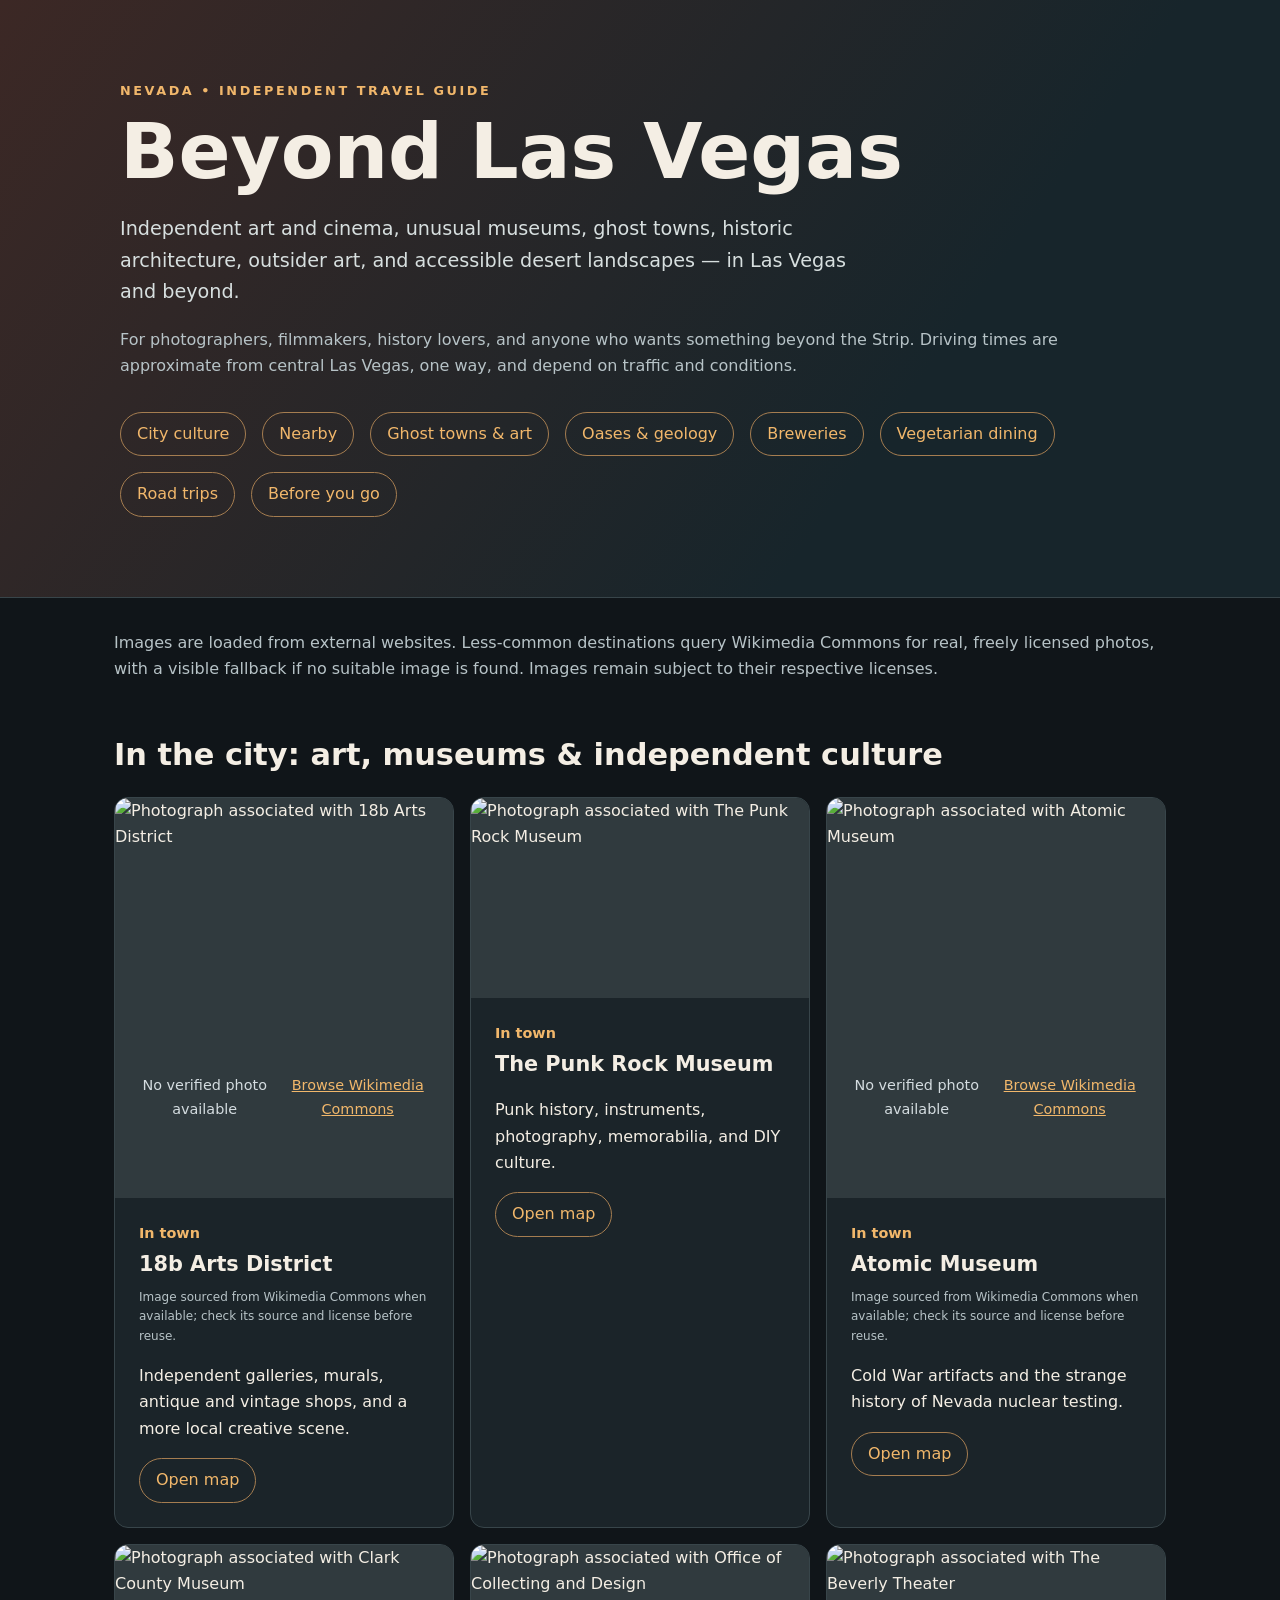
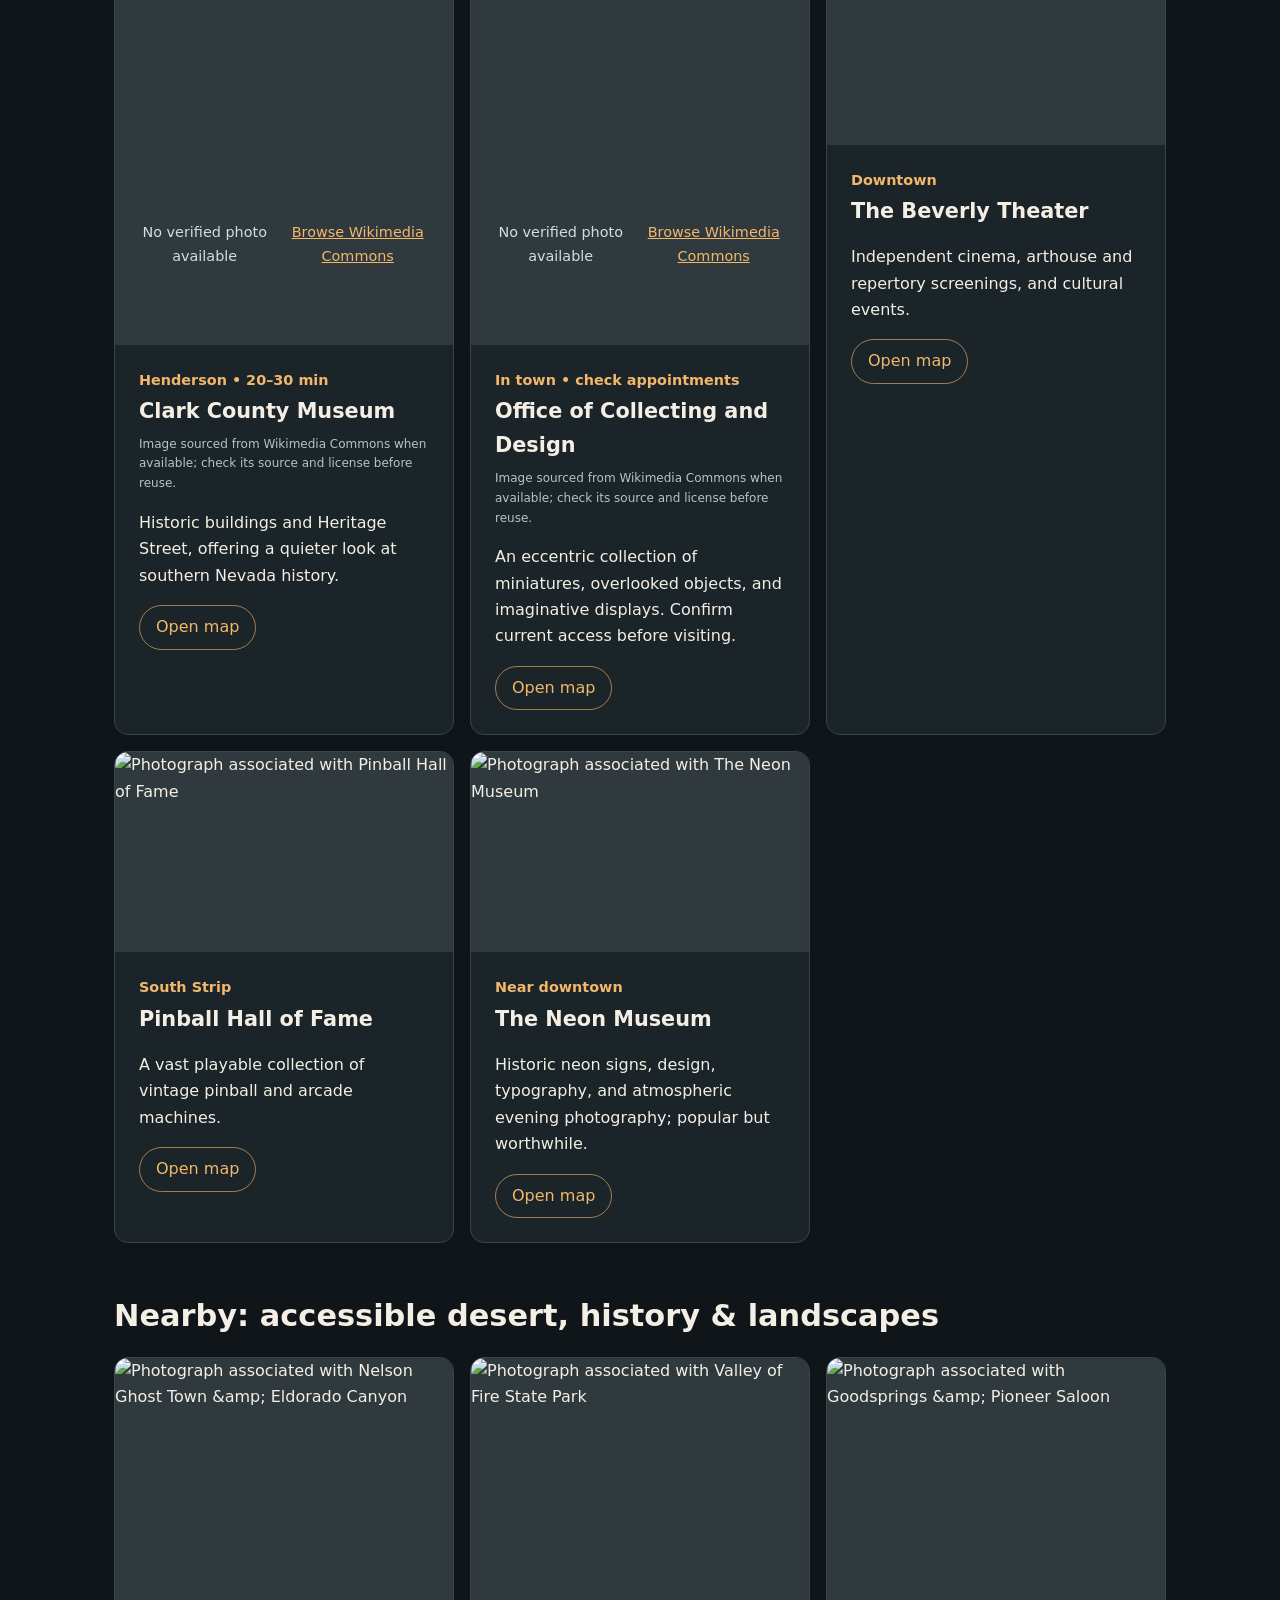
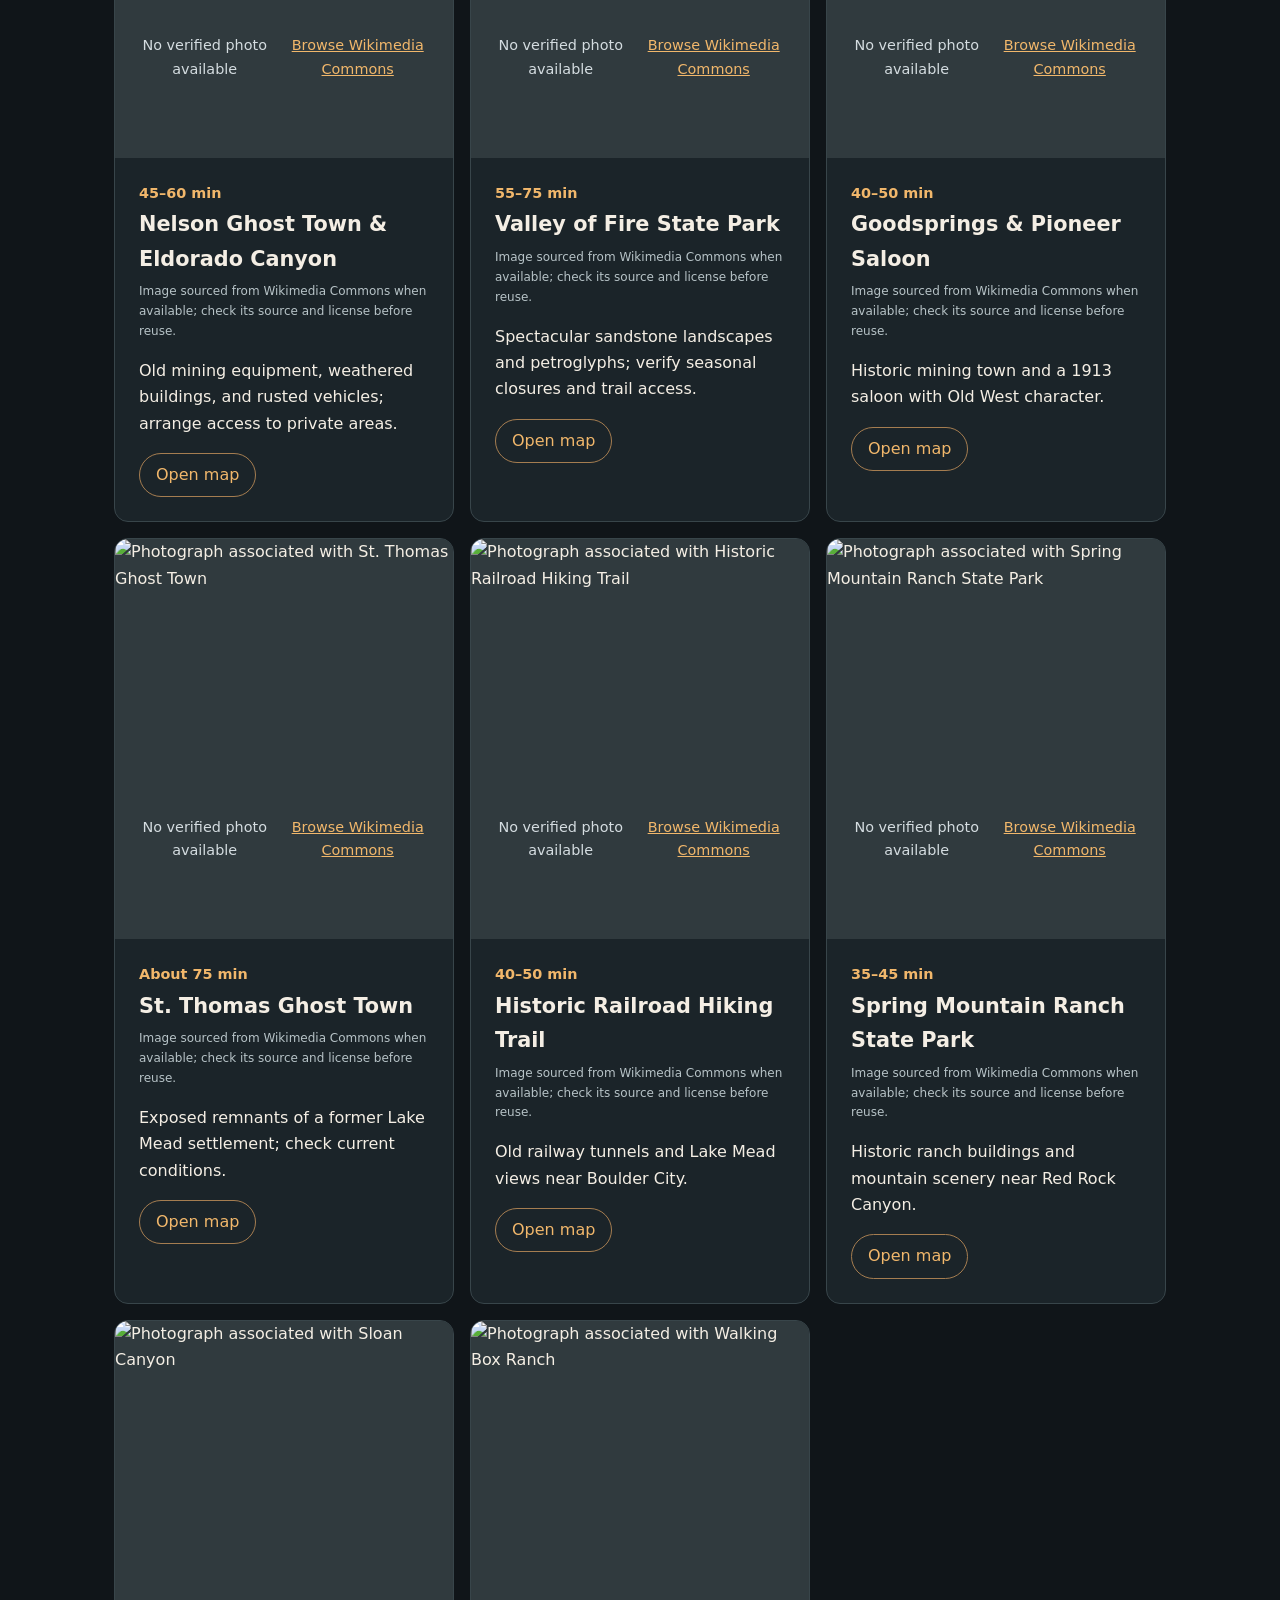
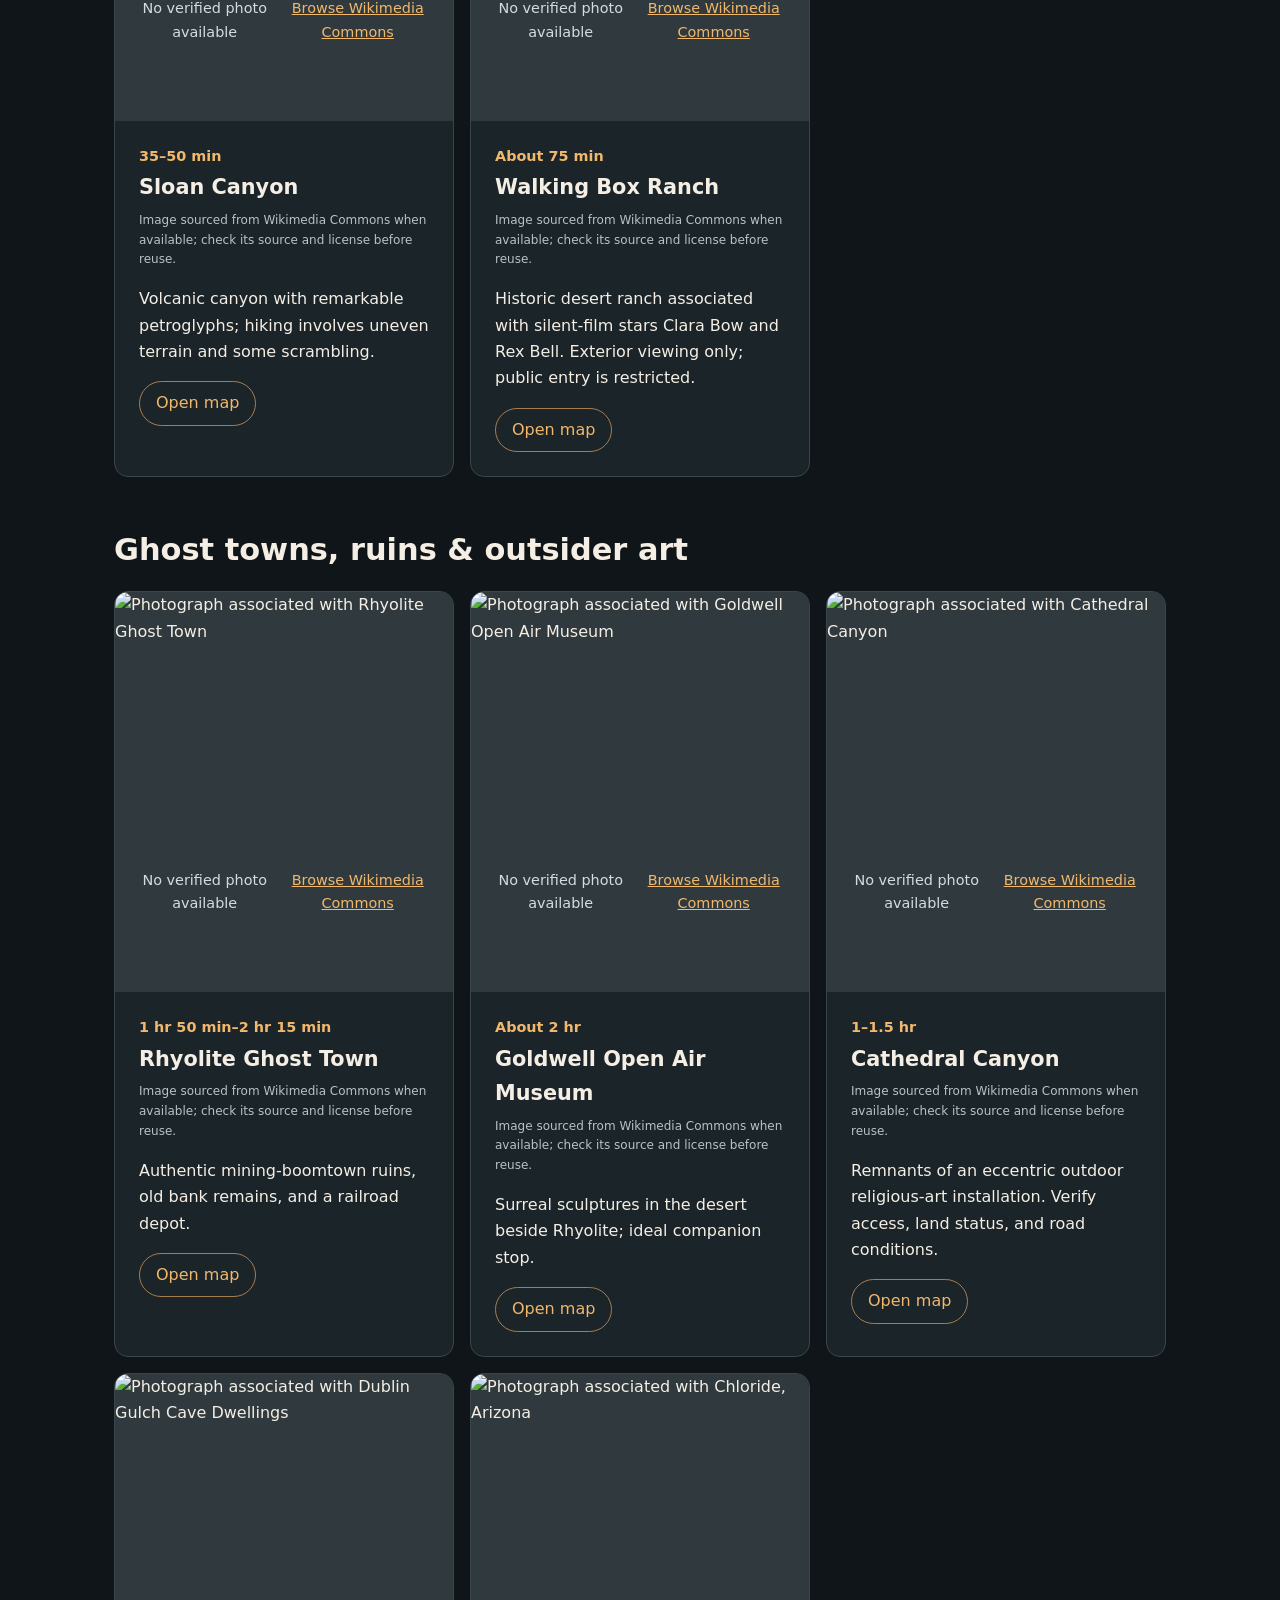
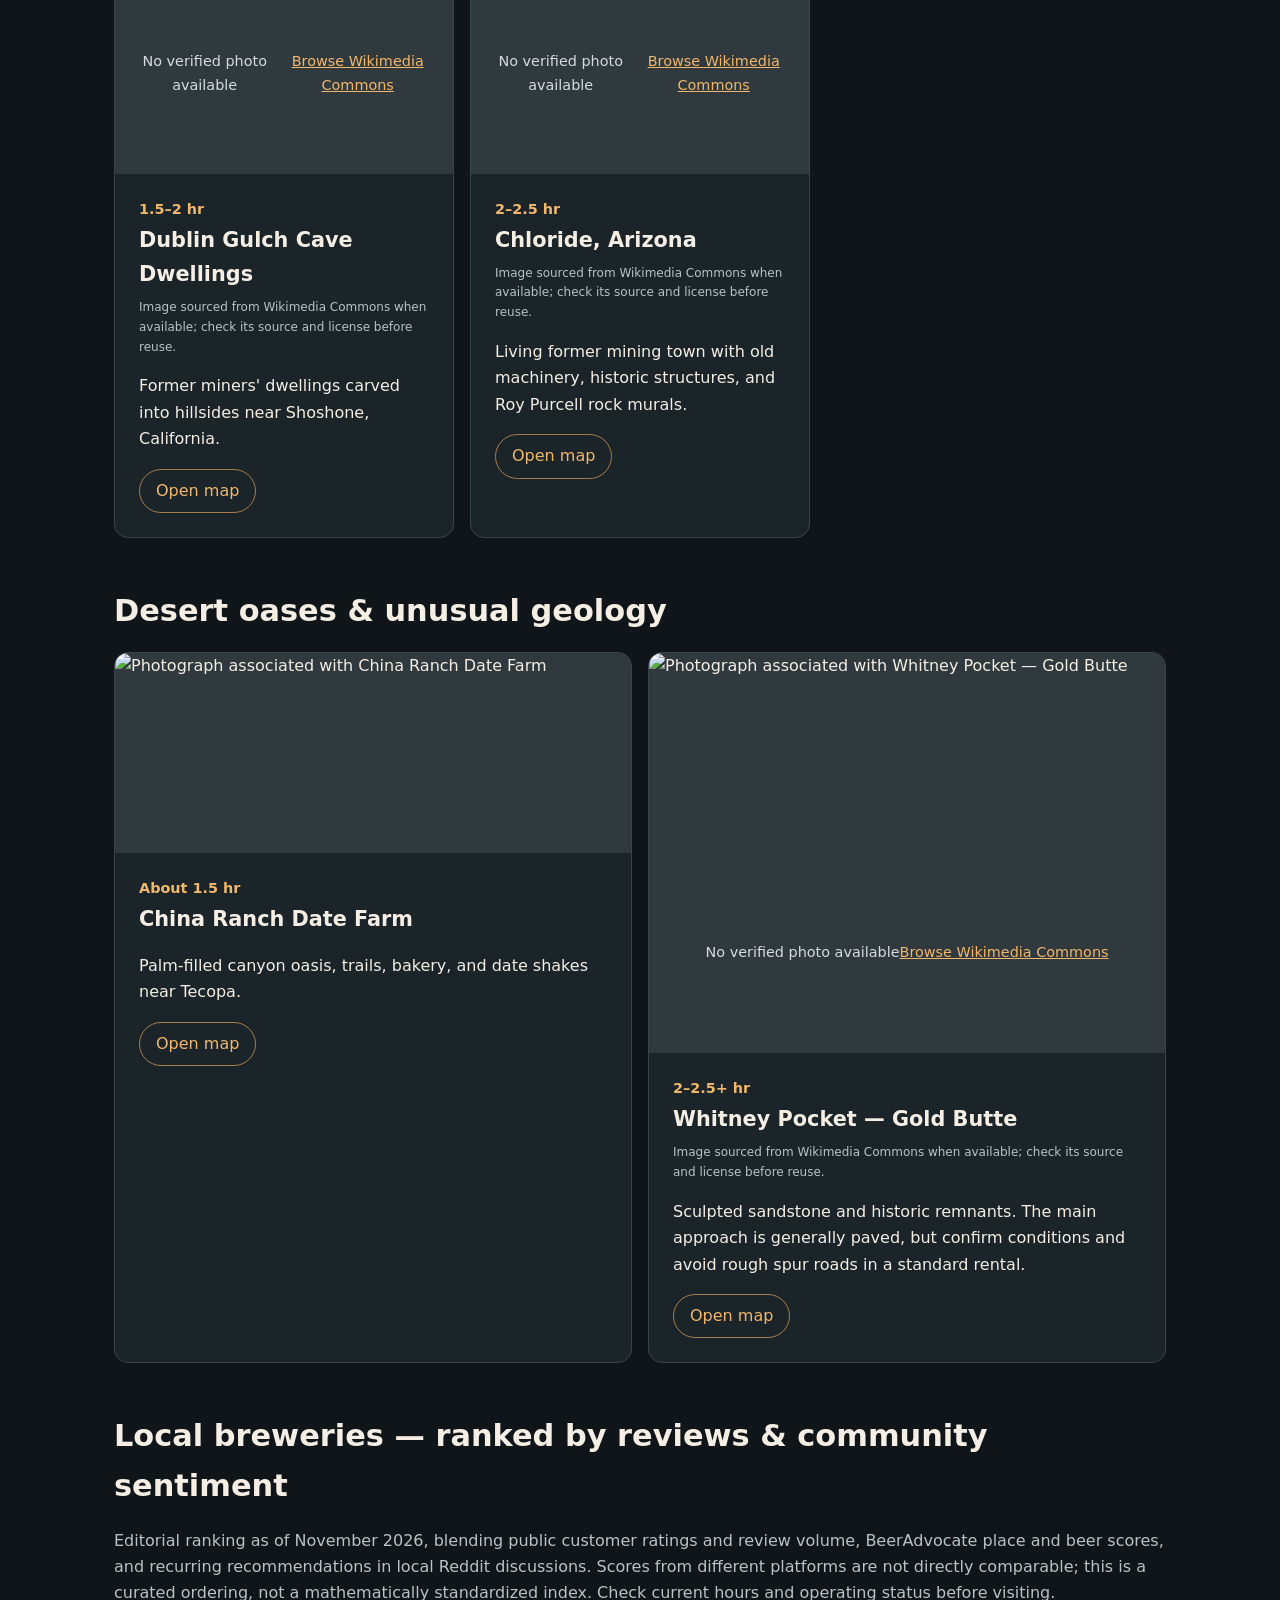
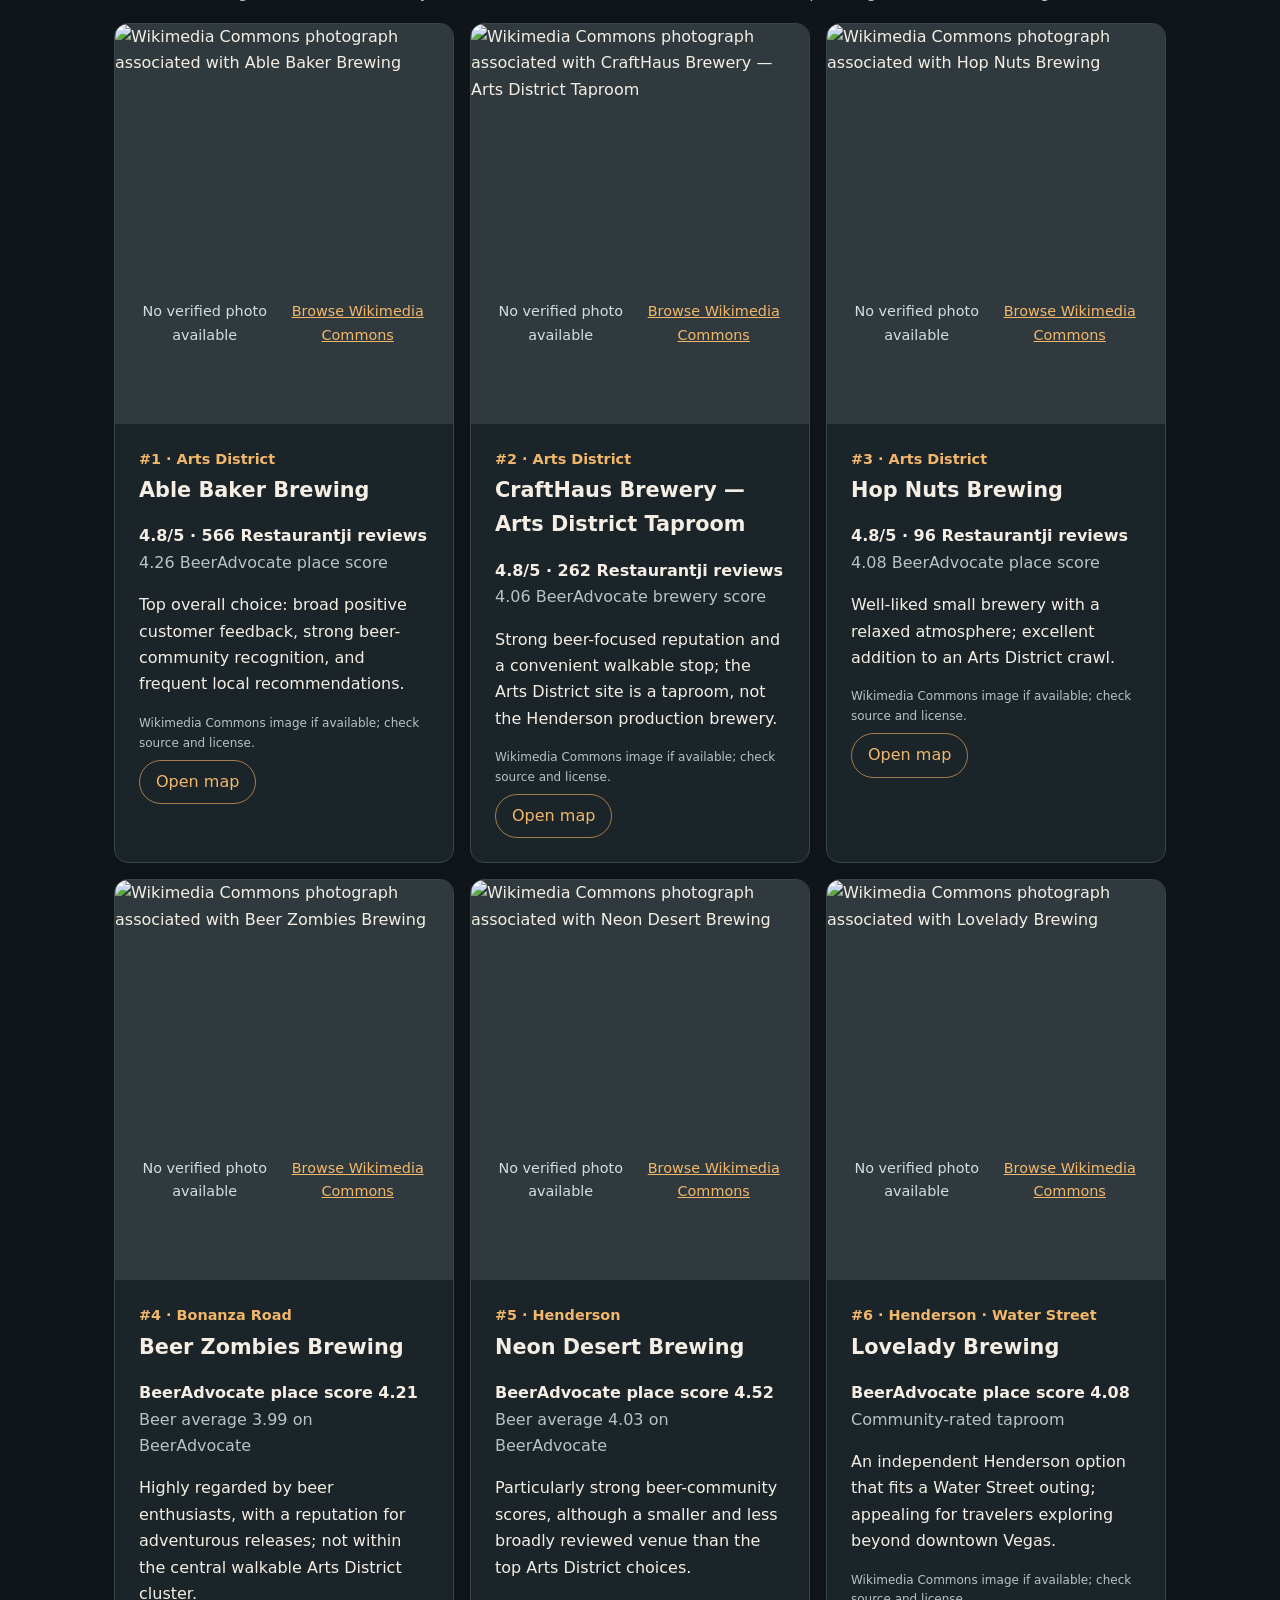
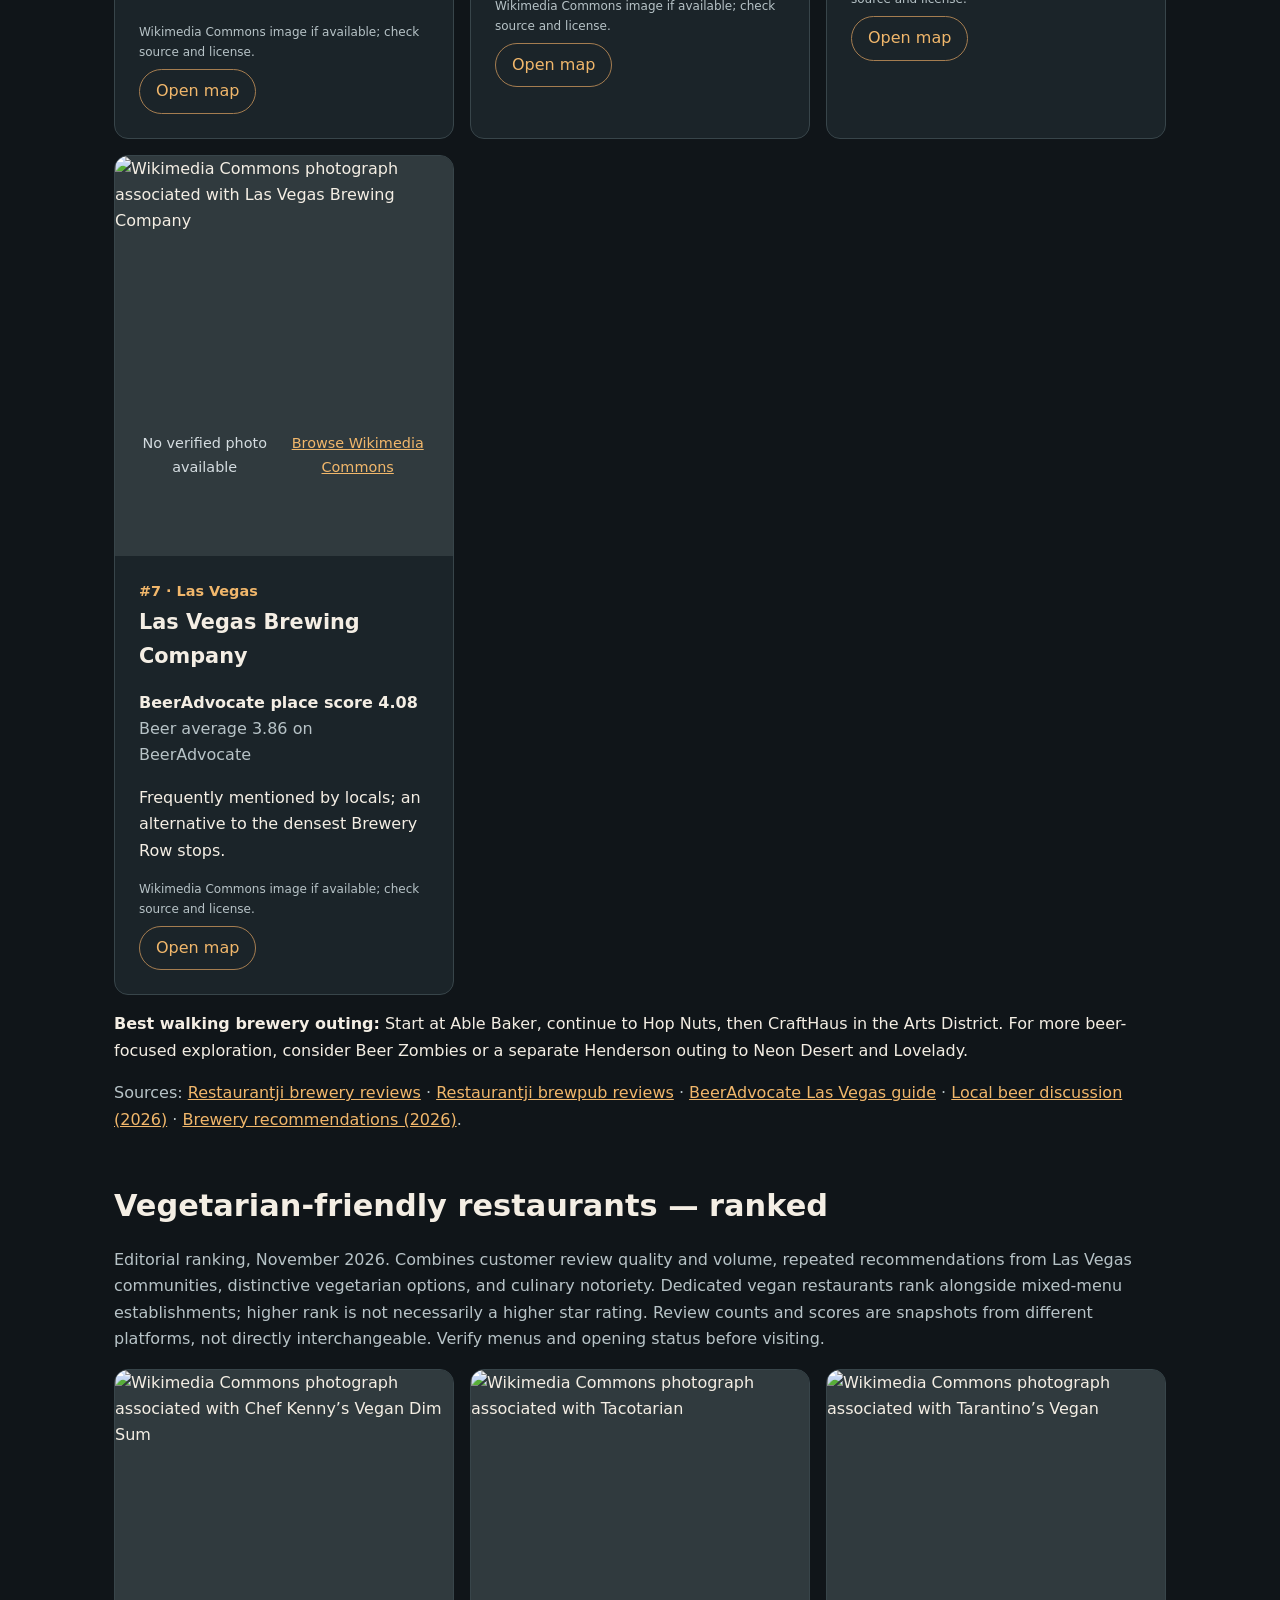
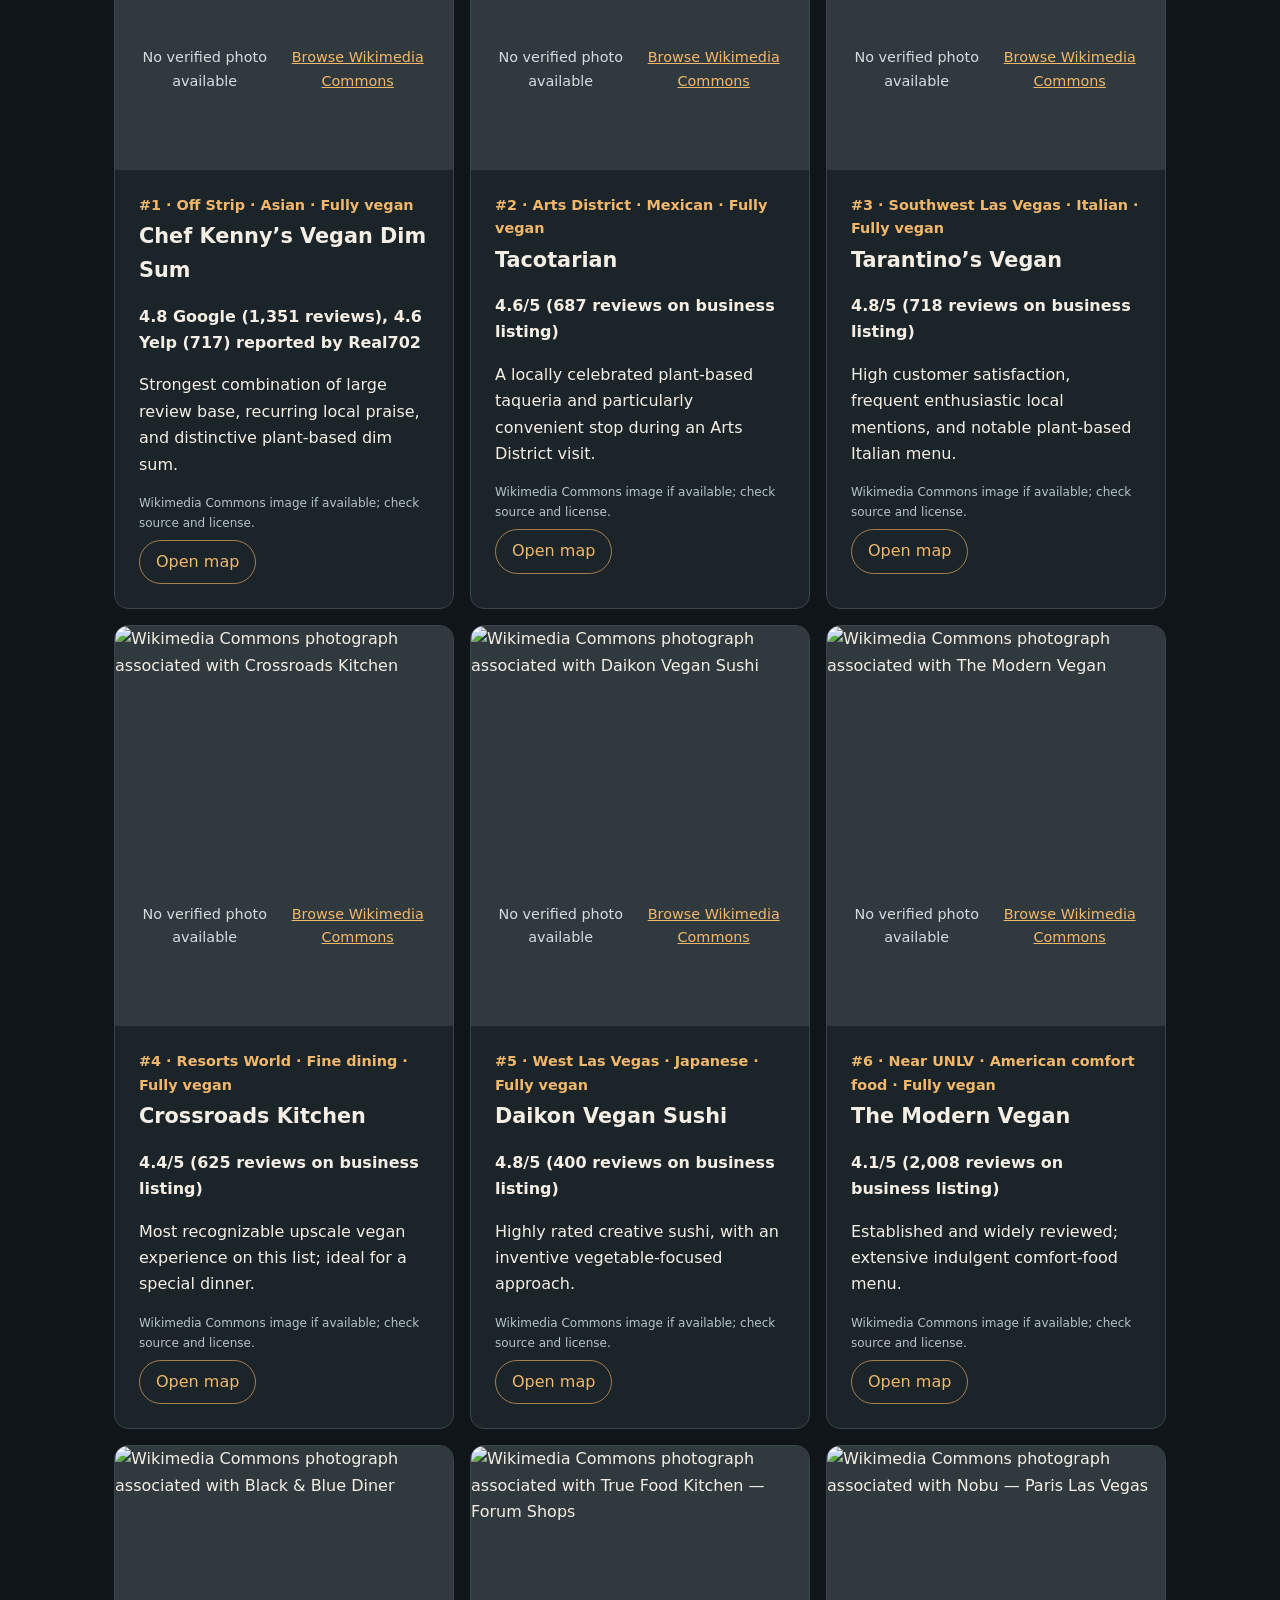
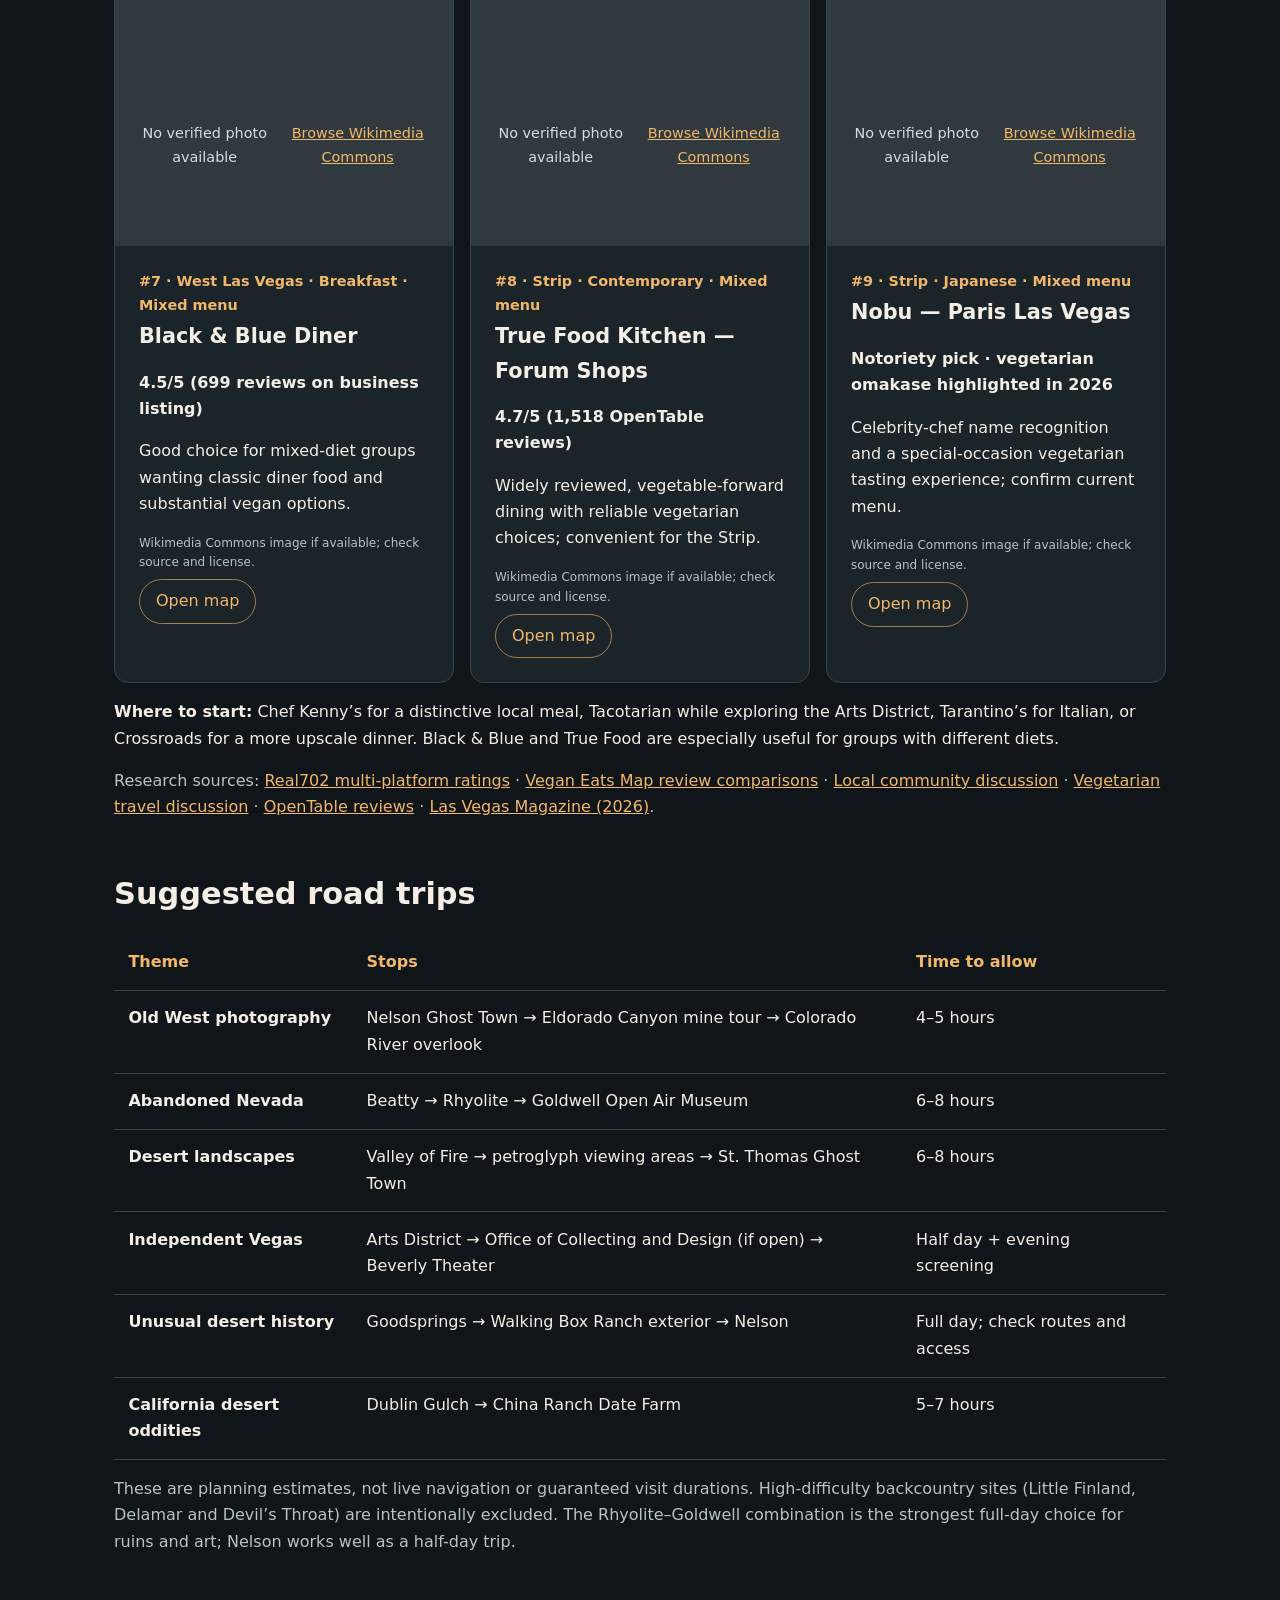
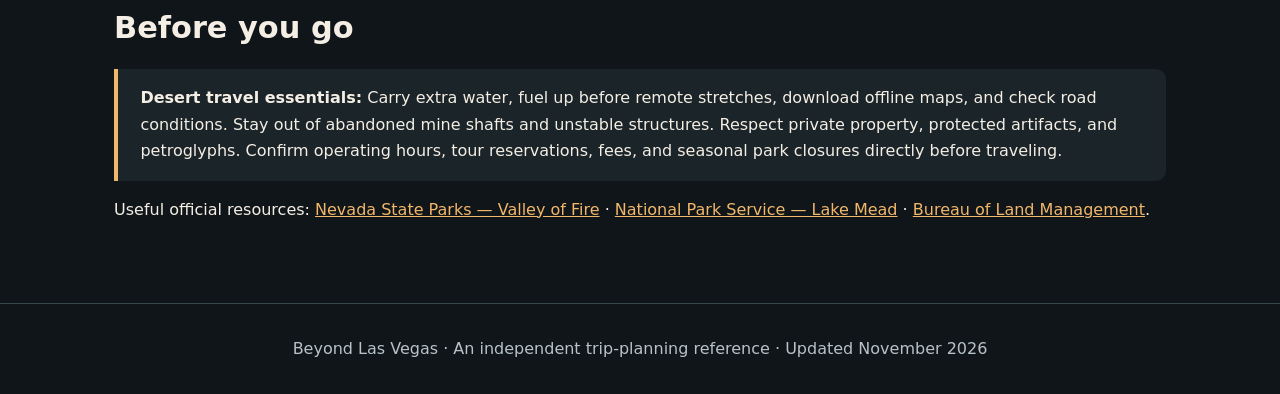
==== commit 98dccc5c: "Add ranked vegetarian-friendly Las Vegas restaurant guide" ====
--- a/las-vegas-day-trips.html
+++ b/las-vegas-day-trips.html
@@ -29,7 +29,7 @@
 <h1>Beyond Las Vegas</h1>
 <p class="lead">Independent art and cinema, unusual museums, ghost towns, historic architecture, outsider art, and accessible desert landscapes — in Las Vegas and beyond.</p>
 <p class="note">For photographers, filmmakers, history lovers, and anyone who wants something beyond the Strip. Driving times are approximate from central Las Vegas, one way, and depend on traffic and conditions.</p>
-<nav aria-label="Page sections"><a href="#city-art">City culture</a><a href="#nearby">Nearby</a><a href="#ghosts">Ghost towns &amp; art</a><a href="#oases">Oases &amp; geology</a><a href="#breweries">Breweries</a><a href="#routes">Road trips</a><a href="#practical">Before you go</a></nav>
+<nav aria-label="Page sections"><a href="#city-art">City culture</a><a href="#nearby">Nearby</a><a href="#ghosts">Ghost towns &amp; art</a><a href="#oases">Oases &amp; geology</a><a href="#breweries">Breweries</a><a href="#vegetarian">Vegetarian dining</a><a href="#routes">Road trips</a><a href="#practical">Before you go</a></nav>
 </header>
 <main><p class="note">Images are loaded from external websites. Less-common destinations query Wikimedia Commons for real, freely licensed photos, with a visible fallback if no suitable image is found. Images remain subject to their respective licenses.</p>
 <section id="city-art"><h2>In the city: art, museums &amp; independent culture</h2><div class="grid"><article><div class="photo-slot"><img class="place-photo wiki-photo" data-wiki-search="18b Arts District" alt="Photograph associated with 18b Arts District" loading="lazy" decoding="async" referrerpolicy="no-referrer" hidden><span class="photo-placeholder">Finding a Wikimedia Commons photograph…</span></div><div class="card-body"><div class="meta">In town</div><h3>18b Arts District</h3><span class="photo-note">Image sourced from Wikimedia Commons when available; check its source and license before reuse.</span><p>Independent galleries, murals, antique and vintage shops, and a more local creative scene.</p><a class="button" href="https://www.google.com/maps/search/?api=1&amp;query=Las%20Vegas%20Arts%20District%20Nevada" target="_blank" rel="noopener noreferrer">Open map</a></div></article>
@@ -62,6 +62,15 @@
 <article><div class="photo-slot"><img class="place-photo wiki-photo" data-wiki-search="Neon Desert Brewing" alt="Wikimedia Commons photograph associated with Neon Desert Brewing" loading="lazy" decoding="async" referrerpolicy="no-referrer" hidden><span class="photo-placeholder">Finding a Wikimedia Commons photograph…</span></div><div class="card-body"><div class="meta">#5 · Henderson</div><h3>Neon Desert Brewing</h3><p><strong>BeerAdvocate place score 4.52</strong><br><span class="note">Beer average 4.03 on BeerAdvocate</span></p><p>Particularly strong beer-community scores, although a smaller and less broadly reviewed venue than the top Arts District choices.</p><span class="photo-note">Wikimedia Commons image if available; check source and license.</span><a class="button" href="https://www.google.com/maps/search/?api=1&amp;query=7380%20Eastgate%20Rd%20Henderson%20Nevada" target="_blank" rel="noopener noreferrer">Open map</a></div></article>
 <article><div class="photo-slot"><img class="place-photo wiki-photo" data-wiki-search="Lovelady Brewing" alt="Wikimedia Commons photograph associated with Lovelady Brewing" loading="lazy" decoding="async" referrerpolicy="no-referrer" hidden><span class="photo-placeholder">Finding a Wikimedia Commons photograph…</span></div><div class="card-body"><div class="meta">#6 · Henderson · Water Street</div><h3>Lovelady Brewing</h3><p><strong>BeerAdvocate place score 4.08</strong><br><span class="note">Community-rated taproom</span></p><p>An independent Henderson option that fits a Water Street outing; appealing for travelers exploring beyond downtown Vegas.</p><span class="photo-note">Wikimedia Commons image if available; check source and license.</span><a class="button" href="https://www.google.com/maps/search/?api=1&amp;query=20%20S%20Water%20St%20Henderson%20Nevada" target="_blank" rel="noopener noreferrer">Open map</a></div></article>
 <article><div class="photo-slot"><img class="place-photo wiki-photo" data-wiki-search="Las Vegas Brewing Company" alt="Wikimedia Commons photograph associated with Las Vegas Brewing Company" loading="lazy" decoding="async" referrerpolicy="no-referrer" hidden><span class="photo-placeholder">Finding a Wikimedia Commons photograph…</span></div><div class="card-body"><div class="meta">#7 · Las Vegas</div><h3>Las Vegas Brewing Company</h3><p><strong>BeerAdvocate place score 4.08</strong><br><span class="note">Beer average 3.86 on BeerAdvocate</span></p><p>Frequently mentioned by locals; an alternative to the densest Brewery Row stops.</p><span class="photo-note">Wikimedia Commons image if available; check source and license.</span><a class="button" href="https://www.google.com/maps/search/?api=1&amp;query=3101%20N%20Tenaya%20Way%20Las%20Vegas%20Nevada" target="_blank" rel="noopener noreferrer">Open map</a></div></article></div><p><strong>Best walking brewery outing:</strong> Start at Able Baker, continue to Hop Nuts, then CraftHaus in the Arts District. For more beer-focused exploration, consider Beer Zombies or a separate Henderson outing to Neon Desert and Lovelady.</p><p class="note">Sources: <a href="https://www.restaurantji.com/nv/las-vegas/brewery/" target="_blank" rel="noopener noreferrer">Restaurantji brewery reviews</a> · <a href="https://www.restaurantji.com/nv/las-vegas/brewpubs/" target="_blank" rel="noopener noreferrer">Restaurantji brewpub reviews</a> · <a href="https://www.beeradvocate.com/place/guides/35/" target="_blank" rel="noopener noreferrer">BeerAdvocate Las Vegas guide</a> · <a href="https://www.reddit.com/r/vegas/comments/1tluf4m/local_beers/" target="_blank" rel="noopener noreferrer">Local beer discussion (2026)</a> · <a href="https://www.reddit.com/r/LasVegas/comments/1rayw9b/best_brewery_in_las_vegas_only_staying_2_nights/" target="_blank" rel="noopener noreferrer">Brewery recommendations (2026)</a>.</p></section>
+<section id="vegetarian"><h2>Vegetarian-friendly restaurants — ranked</h2><p class="note">Editorial ranking, November 2026. Combines customer review quality and volume, repeated recommendations from Las Vegas communities, distinctive vegetarian options, and culinary notoriety. Dedicated vegan restaurants rank alongside mixed-menu establishments; higher rank is not necessarily a higher star rating. Review counts and scores are snapshots from different platforms, not directly interchangeable. Verify menus and opening status before visiting.</p><div class="grid"><article><div class="photo-slot"><img class="place-photo wiki-photo" data-wiki-search="Chef Kenny’s Vegan Dim Sum" alt="Wikimedia Commons photograph associated with Chef Kenny’s Vegan Dim Sum" loading="lazy" decoding="async" referrerpolicy="no-referrer" hidden><span class="photo-placeholder">Finding a Wikimedia Commons photograph…</span></div><div class="card-body"><div class="meta">#1 · Off Strip · Asian · Fully vegan</div><h3>Chef Kenny’s Vegan Dim Sum</h3><p><strong>4.8 Google (1,351 reviews), 4.6 Yelp (717) reported by Real702</strong></p><p>Strongest combination of large review base, recurring local praise, and distinctive plant-based dim sum.</p><span class="photo-note">Wikimedia Commons image if available; check source and license.</span><a class="button" href="https://www.google.com/maps/search/?api=1&amp;query=5570%20W%20Flamingo%20Rd%20Las%20Vegas%20NV" target="_blank" rel="noopener noreferrer">Open map</a></div></article>
+<article><div class="photo-slot"><img class="place-photo wiki-photo" data-wiki-search="Tacotarian" alt="Wikimedia Commons photograph associated with Tacotarian" loading="lazy" decoding="async" referrerpolicy="no-referrer" hidden><span class="photo-placeholder">Finding a Wikimedia Commons photograph…</span></div><div class="card-body"><div class="meta">#2 · Arts District · Mexican · Fully vegan</div><h3>Tacotarian</h3><p><strong>4.6/5 (687 reviews on business listing)</strong></p><p>A locally celebrated plant-based taqueria and particularly convenient stop during an Arts District visit.</p><span class="photo-note">Wikimedia Commons image if available; check source and license.</span><a class="button" href="https://www.google.com/maps/search/?api=1&amp;query=1130%20S%20Casino%20Center%20Blvd%20Las%20Vegas%20NV" target="_blank" rel="noopener noreferrer">Open map</a></div></article>
+<article><div class="photo-slot"><img class="place-photo wiki-photo" data-wiki-search="Tarantino’s Vegan" alt="Wikimedia Commons photograph associated with Tarantino’s Vegan" loading="lazy" decoding="async" referrerpolicy="no-referrer" hidden><span class="photo-placeholder">Finding a Wikimedia Commons photograph…</span></div><div class="card-body"><div class="meta">#3 · Southwest Las Vegas · Italian · Fully vegan</div><h3>Tarantino’s Vegan</h3><p><strong>4.8/5 (718 reviews on business listing)</strong></p><p>High customer satisfaction, frequent enthusiastic local mentions, and notable plant-based Italian menu.</p><span class="photo-note">Wikimedia Commons image if available; check source and license.</span><a class="button" href="https://www.google.com/maps/search/?api=1&amp;query=7960%20S%20Rainbow%20Blvd%20Las%20Vegas%20NV" target="_blank" rel="noopener noreferrer">Open map</a></div></article>
+<article><div class="photo-slot"><img class="place-photo wiki-photo" data-wiki-search="Crossroads Kitchen" alt="Wikimedia Commons photograph associated with Crossroads Kitchen" loading="lazy" decoding="async" referrerpolicy="no-referrer" hidden><span class="photo-placeholder">Finding a Wikimedia Commons photograph…</span></div><div class="card-body"><div class="meta">#4 · Resorts World · Fine dining · Fully vegan</div><h3>Crossroads Kitchen</h3><p><strong>4.4/5 (625 reviews on business listing)</strong></p><p>Most recognizable upscale vegan experience on this list; ideal for a special dinner.</p><span class="photo-note">Wikimedia Commons image if available; check source and license.</span><a class="button" href="https://www.google.com/maps/search/?api=1&amp;query=3000%20S%20Las%20Vegas%20Blvd%20Las%20Vegas%20NV" target="_blank" rel="noopener noreferrer">Open map</a></div></article>
+<article><div class="photo-slot"><img class="place-photo wiki-photo" data-wiki-search="Daikon Vegan Sushi" alt="Wikimedia Commons photograph associated with Daikon Vegan Sushi" loading="lazy" decoding="async" referrerpolicy="no-referrer" hidden><span class="photo-placeholder">Finding a Wikimedia Commons photograph…</span></div><div class="card-body"><div class="meta">#5 · West Las Vegas · Japanese · Fully vegan</div><h3>Daikon Vegan Sushi</h3><p><strong>4.8/5 (400 reviews on business listing)</strong></p><p>Highly rated creative sushi, with an inventive vegetable-focused approach.</p><span class="photo-note">Wikimedia Commons image if available; check source and license.</span><a class="button" href="https://www.google.com/maps/search/?api=1&amp;query=7210%20W%20Lake%20Mead%20Blvd%20Las%20Vegas%20NV" target="_blank" rel="noopener noreferrer">Open map</a></div></article>
+<article><div class="photo-slot"><img class="place-photo wiki-photo" data-wiki-search="The Modern Vegan" alt="Wikimedia Commons photograph associated with The Modern Vegan" loading="lazy" decoding="async" referrerpolicy="no-referrer" hidden><span class="photo-placeholder">Finding a Wikimedia Commons photograph…</span></div><div class="card-body"><div class="meta">#6 · Near UNLV · American comfort food · Fully vegan</div><h3>The Modern Vegan</h3><p><strong>4.1/5 (2,008 reviews on business listing)</strong></p><p>Established and widely reviewed; extensive indulgent comfort-food menu.</p><span class="photo-note">Wikimedia Commons image if available; check source and license.</span><a class="button" href="https://www.google.com/maps/search/?api=1&amp;query=700%20E%20Naples%20Dr%20Las%20Vegas%20NV" target="_blank" rel="noopener noreferrer">Open map</a></div></article>
+<article><div class="photo-slot"><img class="place-photo wiki-photo" data-wiki-search="Black &amp; Blue Diner" alt="Wikimedia Commons photograph associated with Black &amp; Blue Diner" loading="lazy" decoding="async" referrerpolicy="no-referrer" hidden><span class="photo-placeholder">Finding a Wikimedia Commons photograph…</span></div><div class="card-body"><div class="meta">#7 · West Las Vegas · Breakfast · Mixed menu</div><h3>Black &amp; Blue Diner</h3><p><strong>4.5/5 (699 reviews on business listing)</strong></p><p>Good choice for mixed-diet groups wanting classic diner food and substantial vegan options.</p><span class="photo-note">Wikimedia Commons image if available; check source and license.</span><a class="button" href="https://www.google.com/maps/search/?api=1&amp;query=315%20S%20Decatur%20Blvd%20Las%20Vegas%20NV" target="_blank" rel="noopener noreferrer">Open map</a></div></article>
+<article><div class="photo-slot"><img class="place-photo wiki-photo" data-wiki-search="True Food Kitchen — Forum Shops" alt="Wikimedia Commons photograph associated with True Food Kitchen — Forum Shops" loading="lazy" decoding="async" referrerpolicy="no-referrer" hidden><span class="photo-placeholder">Finding a Wikimedia Commons photograph…</span></div><div class="card-body"><div class="meta">#8 · Strip · Contemporary · Mixed menu</div><h3>True Food Kitchen — Forum Shops</h3><p><strong>4.7/5 (1,518 OpenTable reviews)</strong></p><p>Widely reviewed, vegetable-forward dining with reliable vegetarian choices; convenient for the Strip.</p><span class="photo-note">Wikimedia Commons image if available; check source and license.</span><a class="button" href="https://www.google.com/maps/search/?api=1&amp;query=3500%20S%20Las%20Vegas%20Blvd%20Las%20Vegas%20NV" target="_blank" rel="noopener noreferrer">Open map</a></div></article>
+<article><div class="photo-slot"><img class="place-photo wiki-photo" data-wiki-search="Nobu — Paris Las Vegas" alt="Wikimedia Commons photograph associated with Nobu — Paris Las Vegas" loading="lazy" decoding="async" referrerpolicy="no-referrer" hidden><span class="photo-placeholder">Finding a Wikimedia Commons photograph…</span></div><div class="card-body"><div class="meta">#9 · Strip · Japanese · Mixed menu</div><h3>Nobu — Paris Las Vegas</h3><p><strong>Notoriety pick · vegetarian omakase highlighted in 2026</strong></p><p>Celebrity-chef name recognition and a special-occasion vegetarian tasting experience; confirm current menu.</p><span class="photo-note">Wikimedia Commons image if available; check source and license.</span><a class="button" href="https://www.google.com/maps/search/?api=1&amp;query=3655%20S%20Las%20Vegas%20Blvd%20Las%20Vegas%20NV" target="_blank" rel="noopener noreferrer">Open map</a></div></article></div><p><strong>Where to start:</strong> Chef Kenny’s for a distinctive local meal, Tacotarian while exploring the Arts District, Tarantino’s for Italian, or Crossroads for a more upscale dinner. Black &amp; Blue and True Food are especially useful for groups with different diets.</p><p class="note">Research sources: <a href="https://real702.com/restaurants/best-vegan-restaurants-las-vegas" target="_blank" rel="noopener noreferrer">Real702 multi-platform ratings</a> · <a href="https://veganeatsmap.com/guides/best-vegan-restaurants-las-vegas/" target="_blank" rel="noopener noreferrer">Vegan Eats Map review comparisons</a> · <a href="https://www.reddit.com/r/vegaslocals/comments/1t3w8iw/vegetarianvegan_places/" target="_blank" rel="noopener noreferrer">Local community discussion</a> · <a href="https://www.reddit.com/r/vegas/comments/1tvlfid/vegan_vegetarian_vegas/" target="_blank" rel="noopener noreferrer">Vegetarian travel discussion</a> · <a href="https://www.opentable.com/cuisine/best-vegetarian-vegan-restaurants-las-vegas-nv-the-city-of-las-vegas" target="_blank" rel="noopener noreferrer">OpenTable reviews</a> · <a href="https://lasvegasmagazine.com/dining/2026/jul/09/five-must-try-vegan-vegetarian-dishes-las-vegas/" target="_blank" rel="noopener noreferrer">Las Vegas Magazine (2026)</a>.</p></section>
 <section id="routes">
 <h2>Suggested road trips</h2>
 <table><thead><tr><th>Theme</th><th>Stops</th><th>Time to allow</th></tr></thead><tbody>
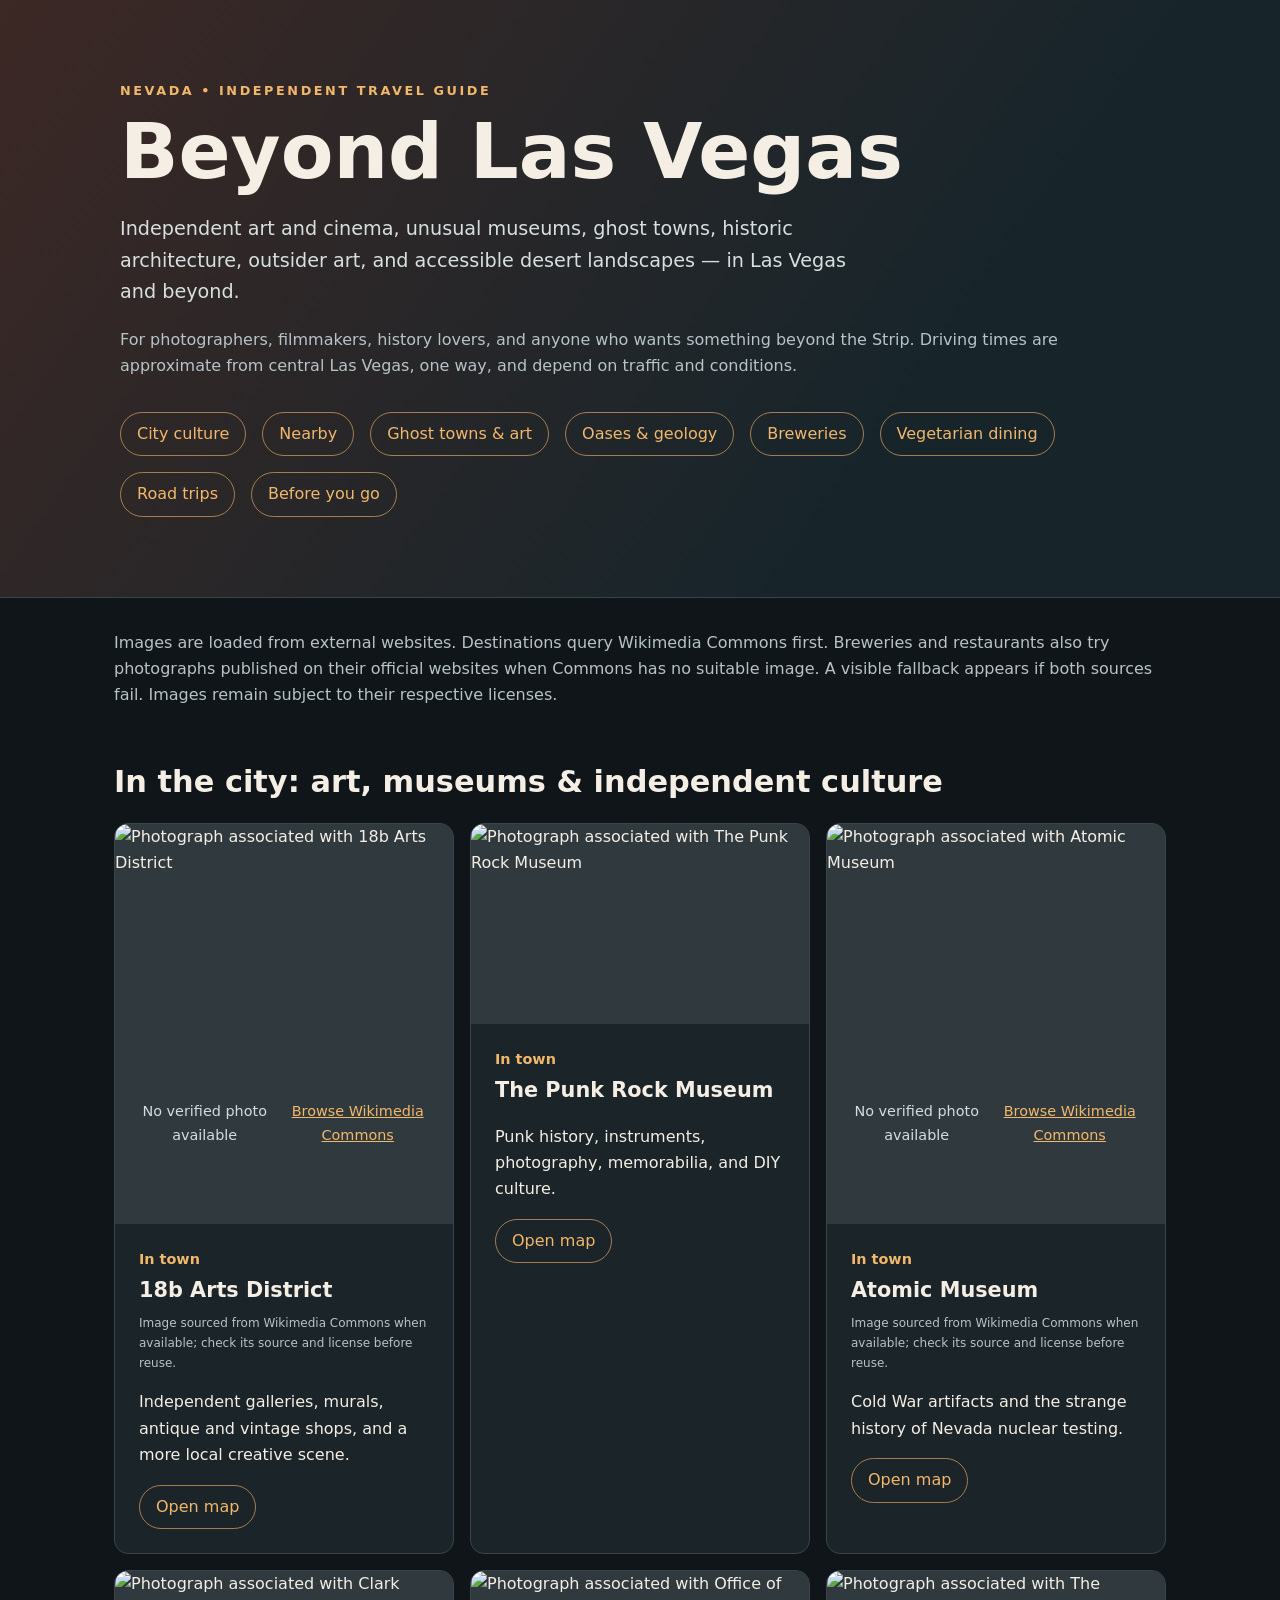
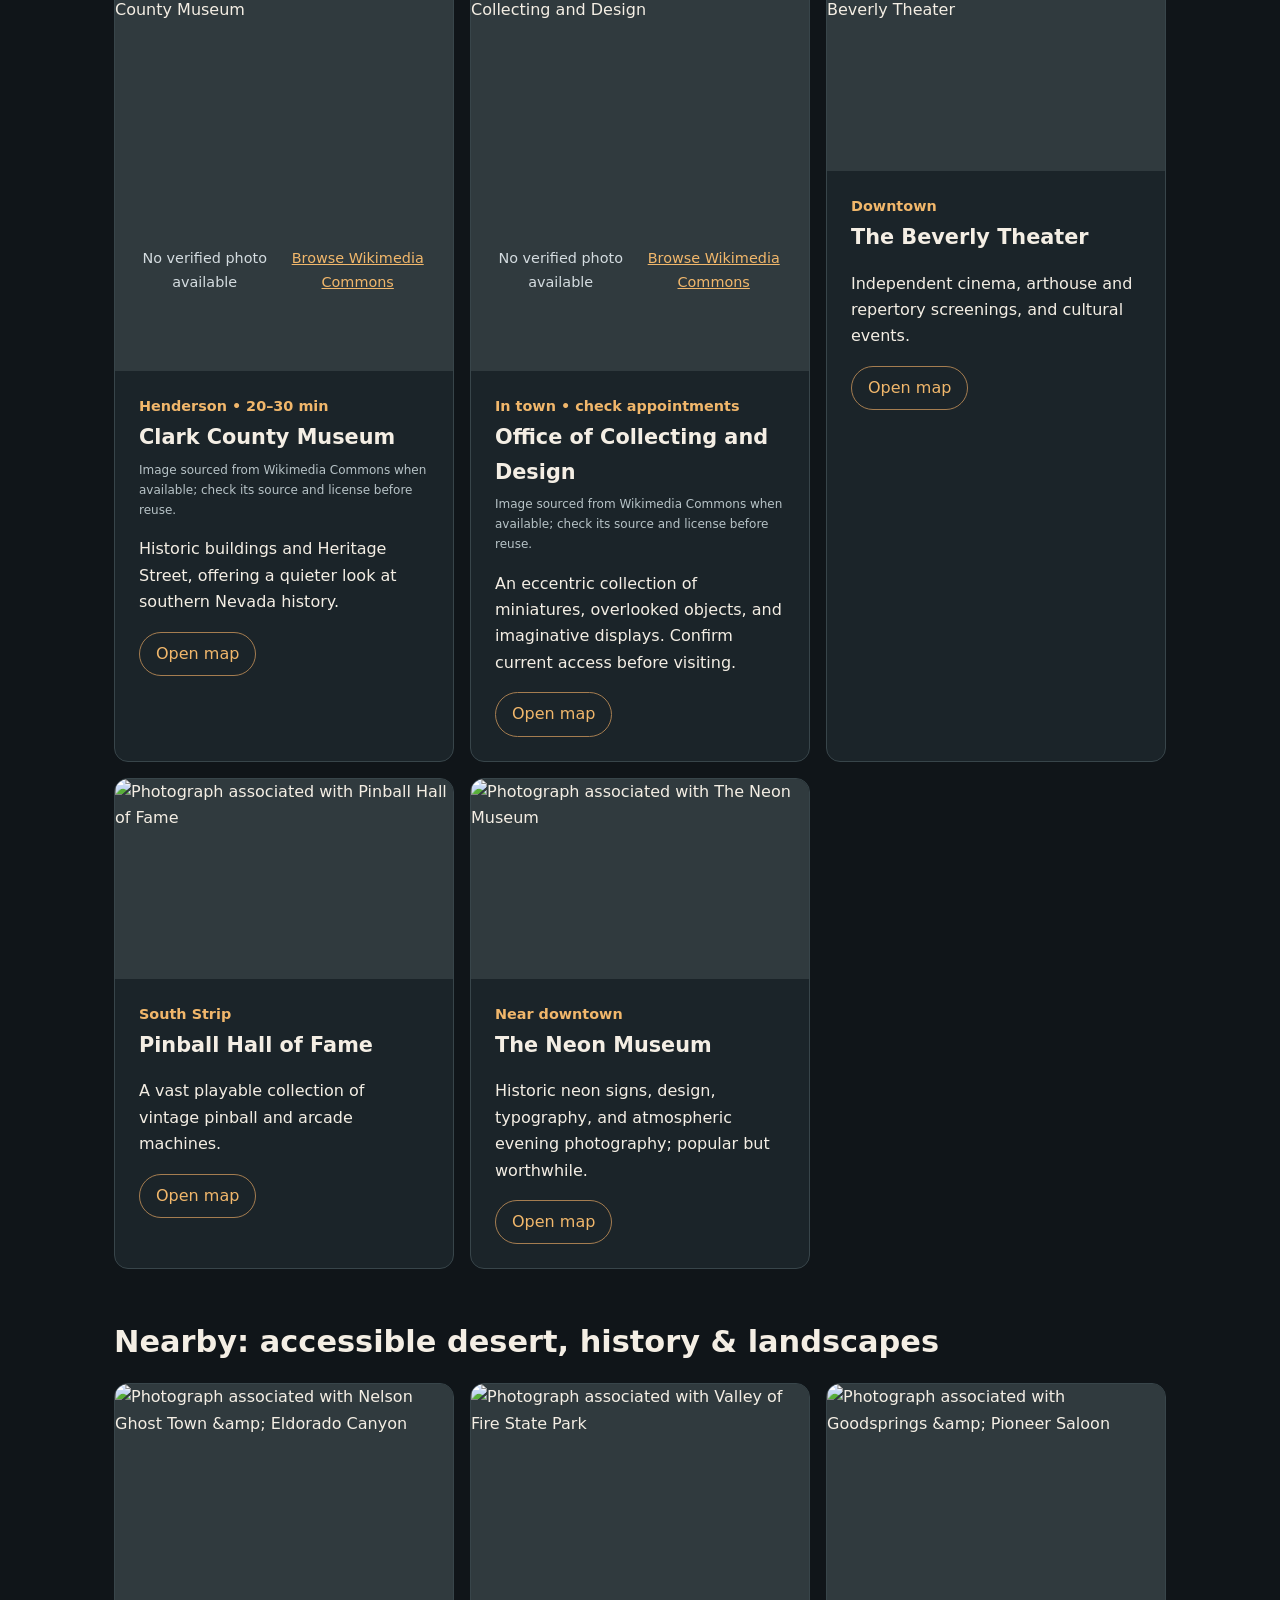
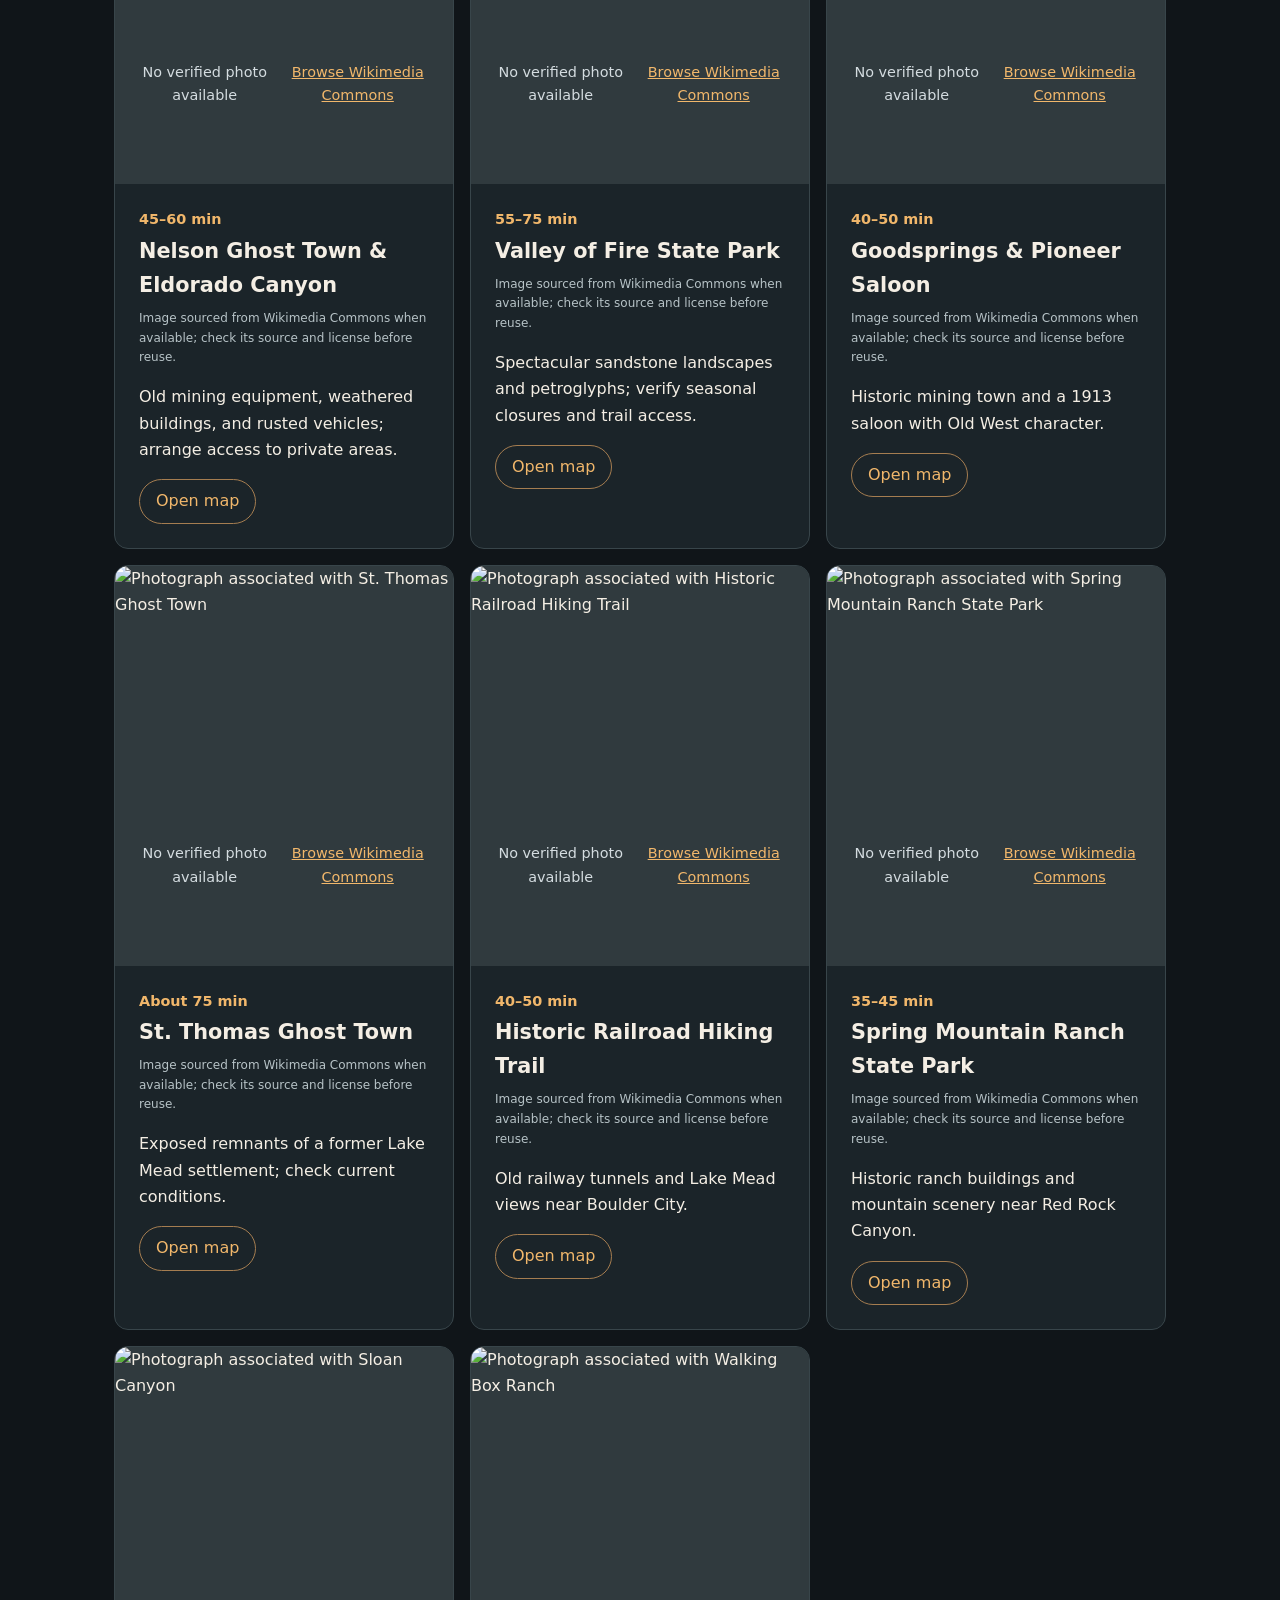
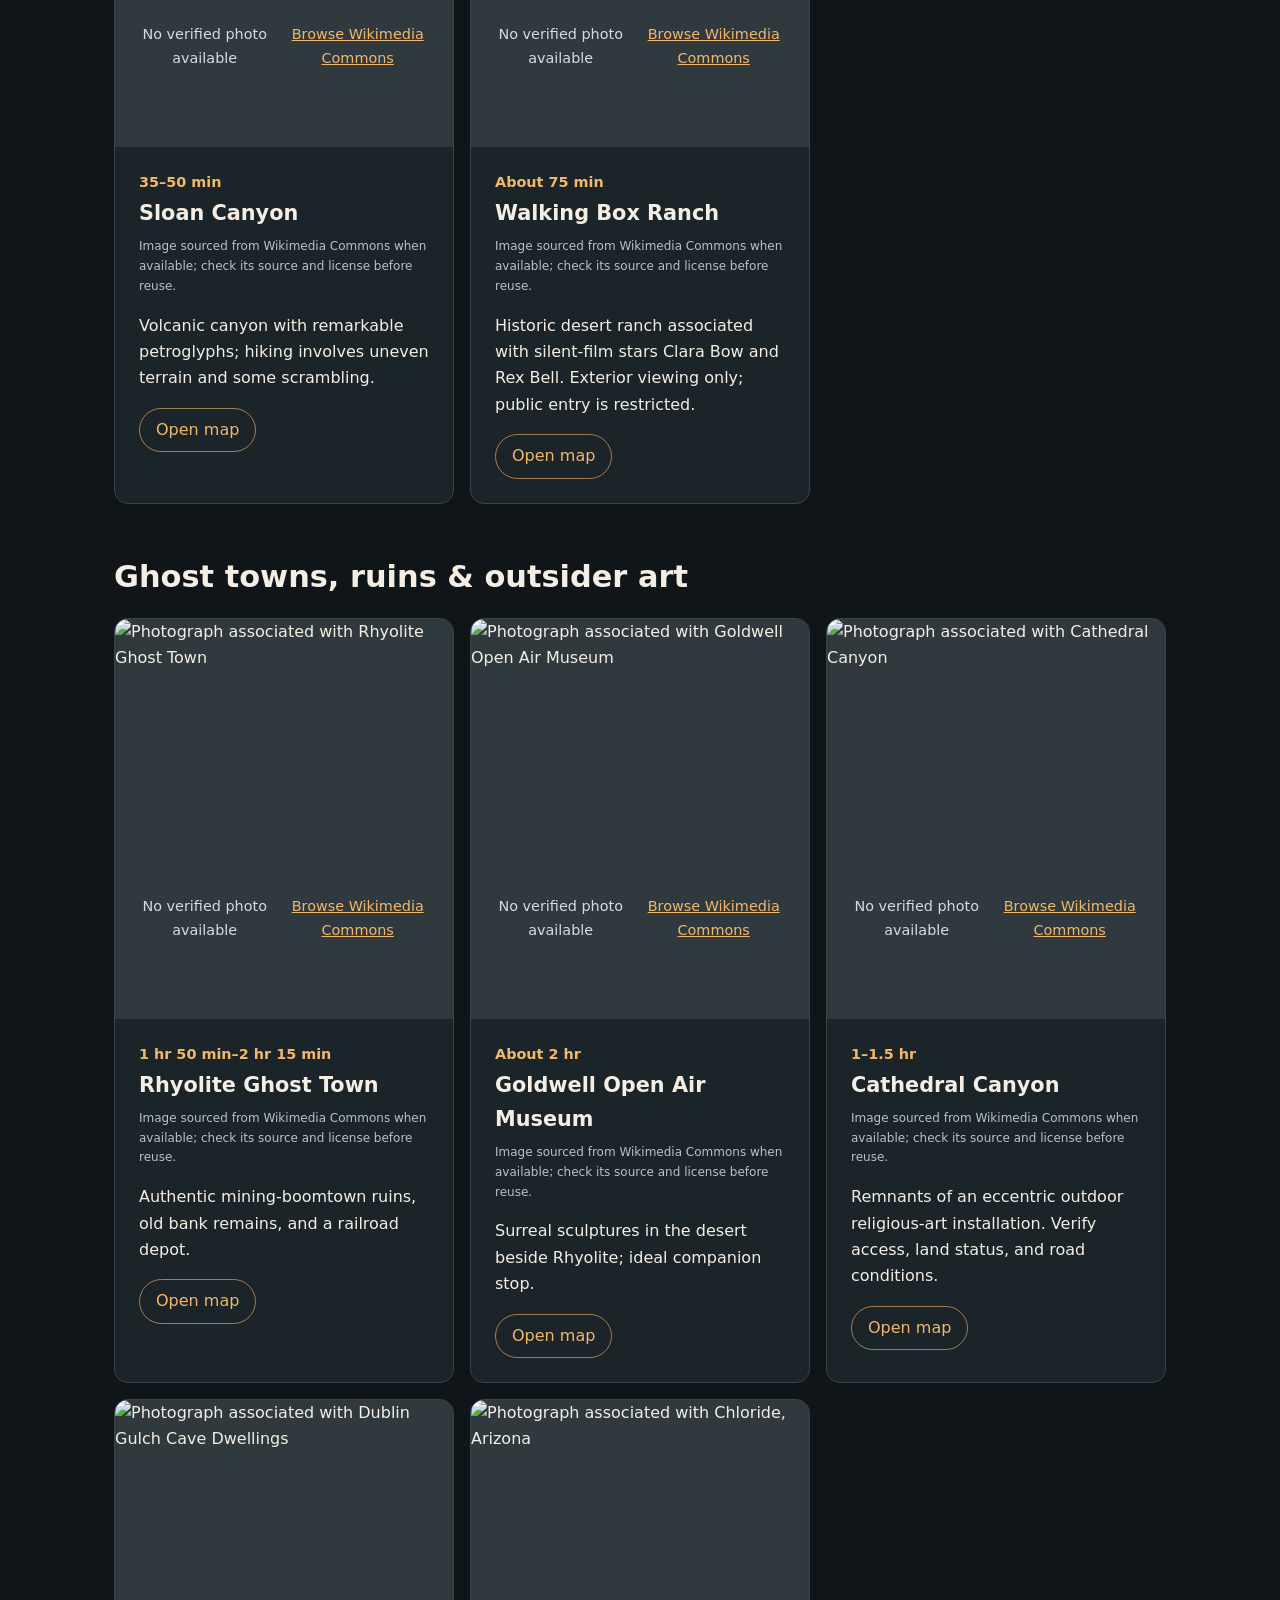
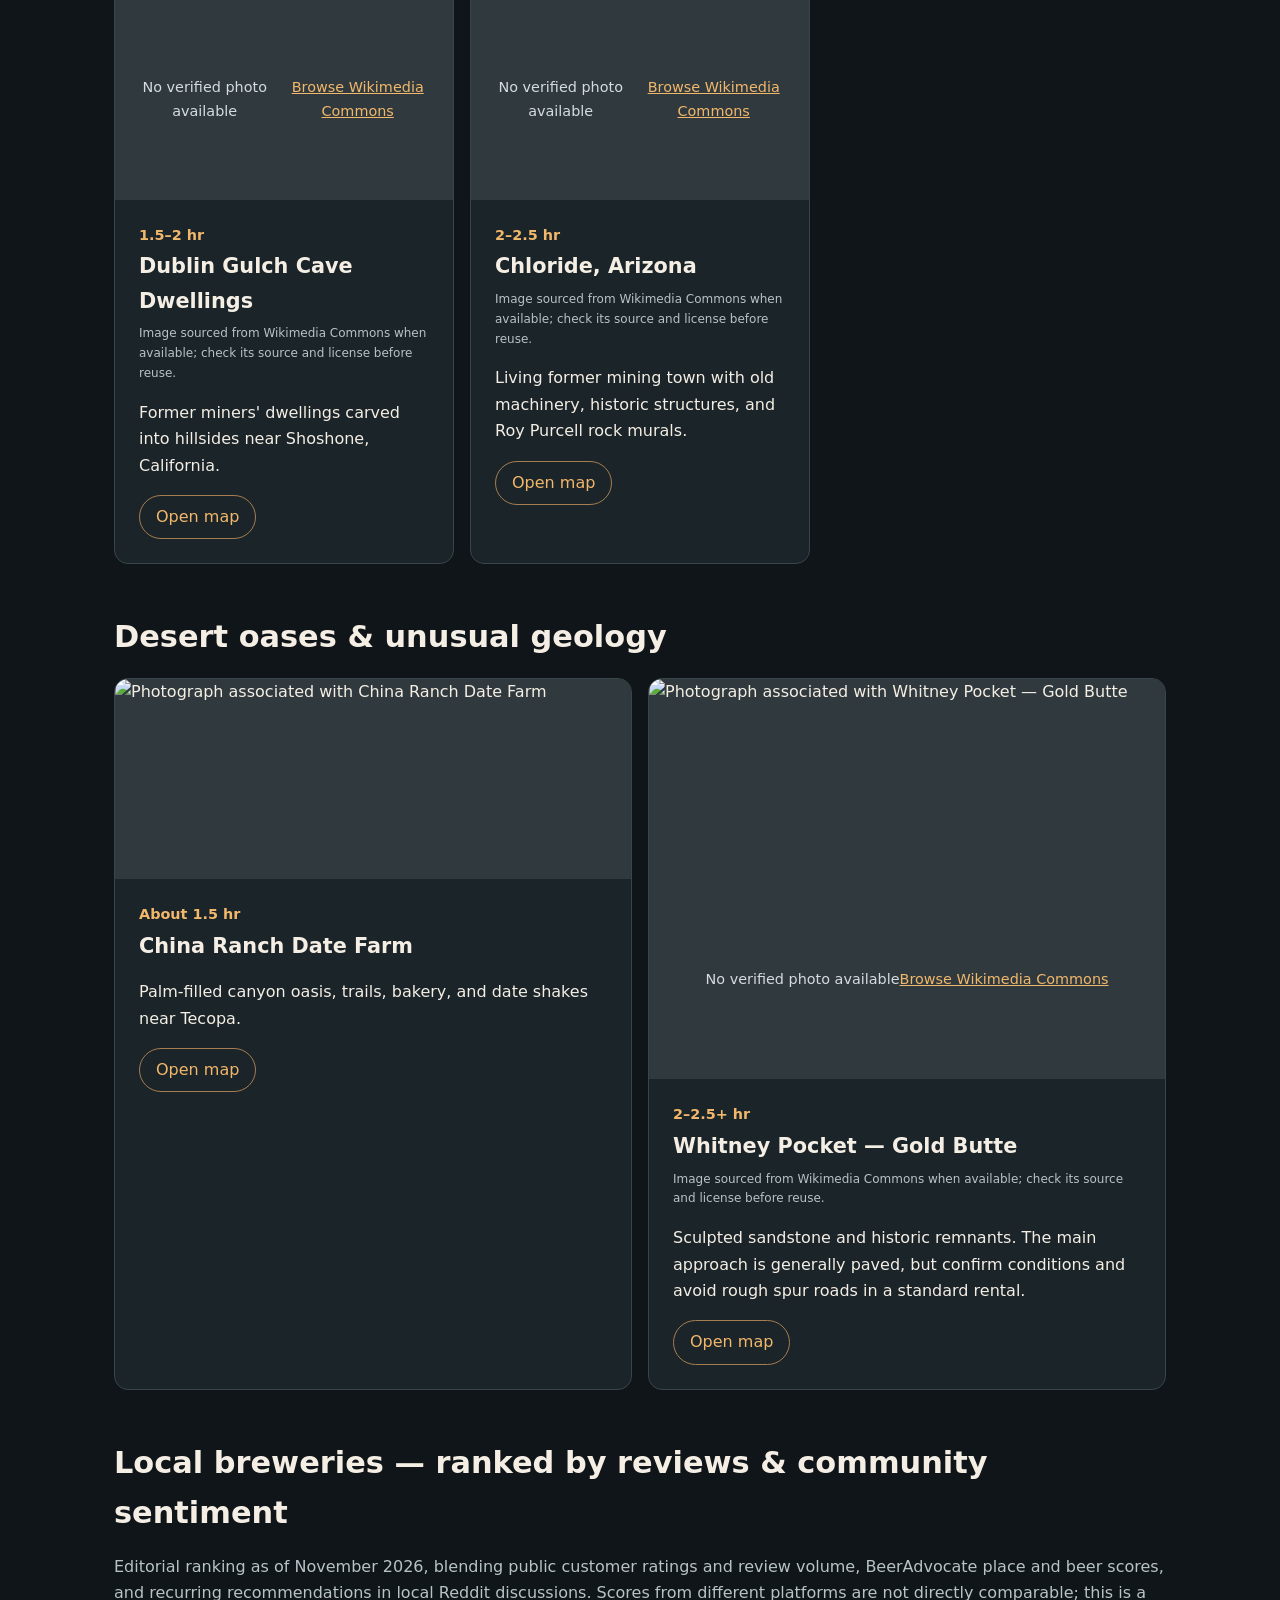
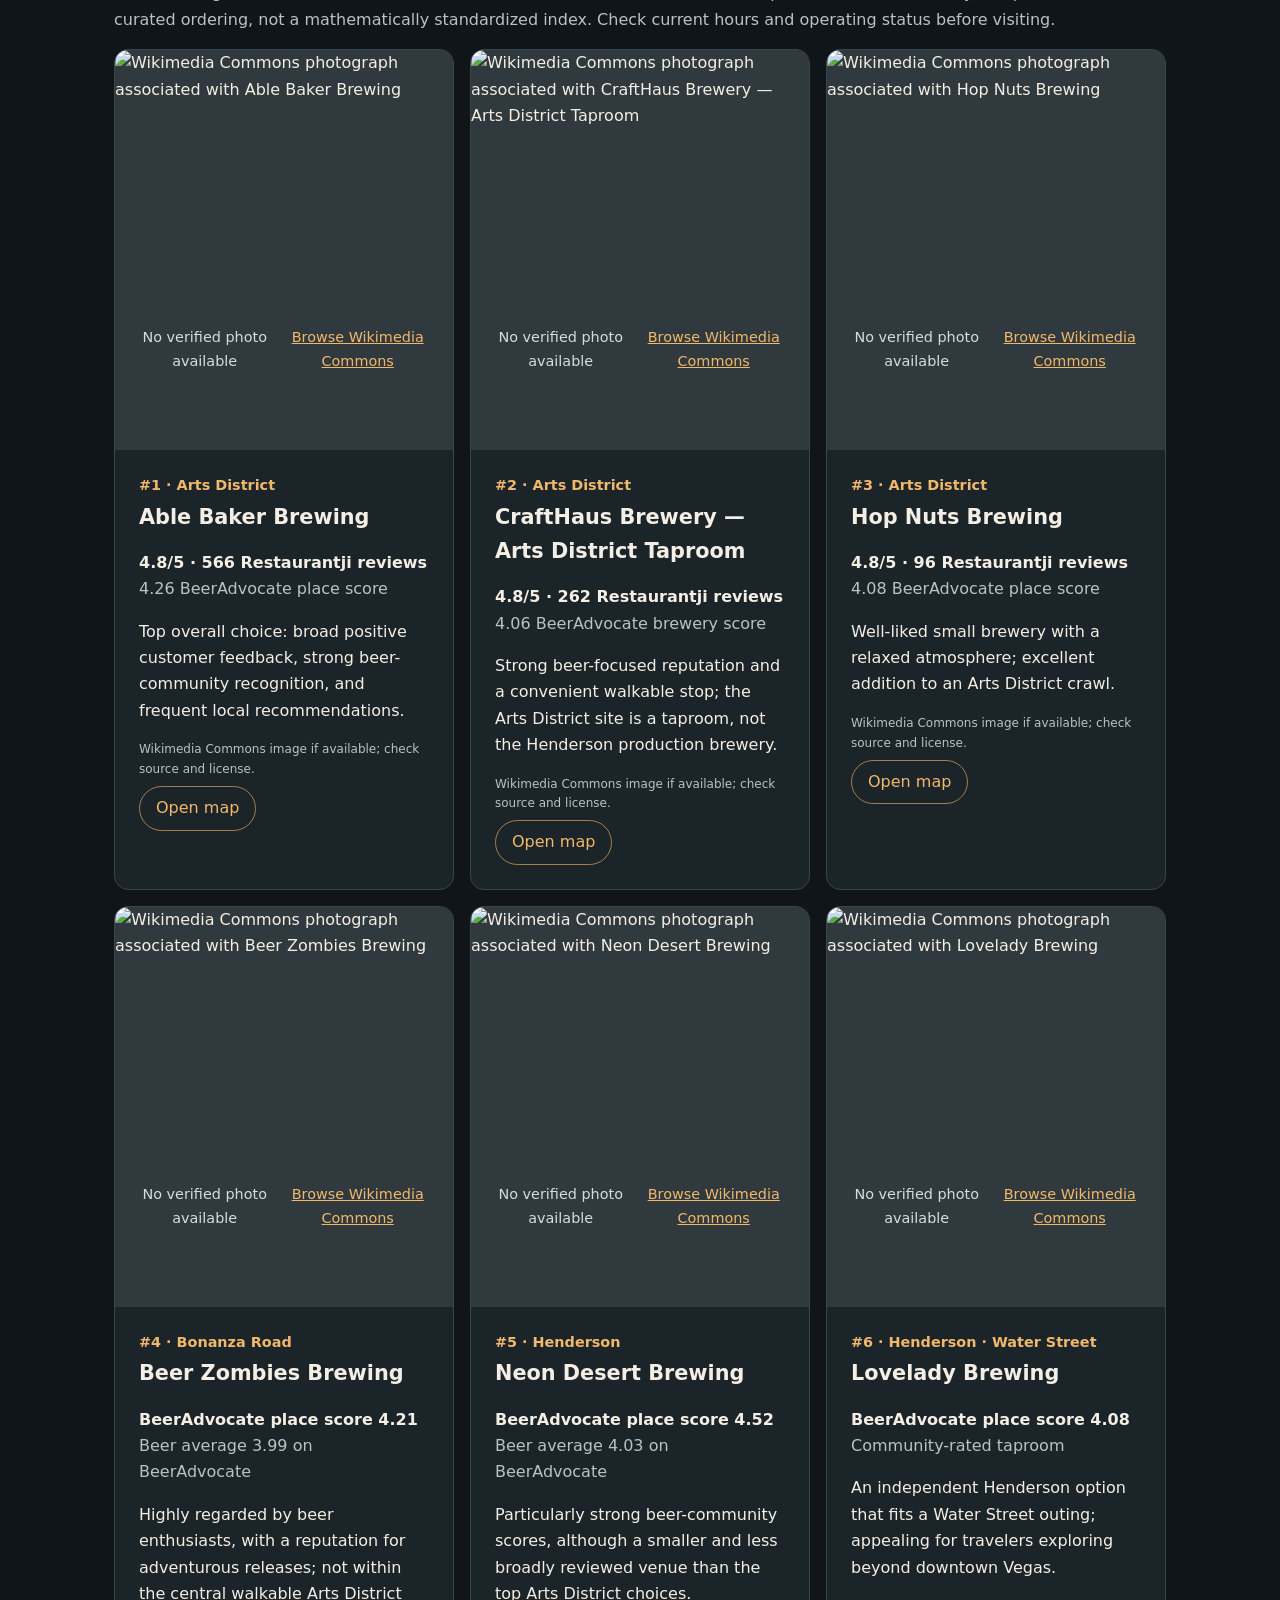
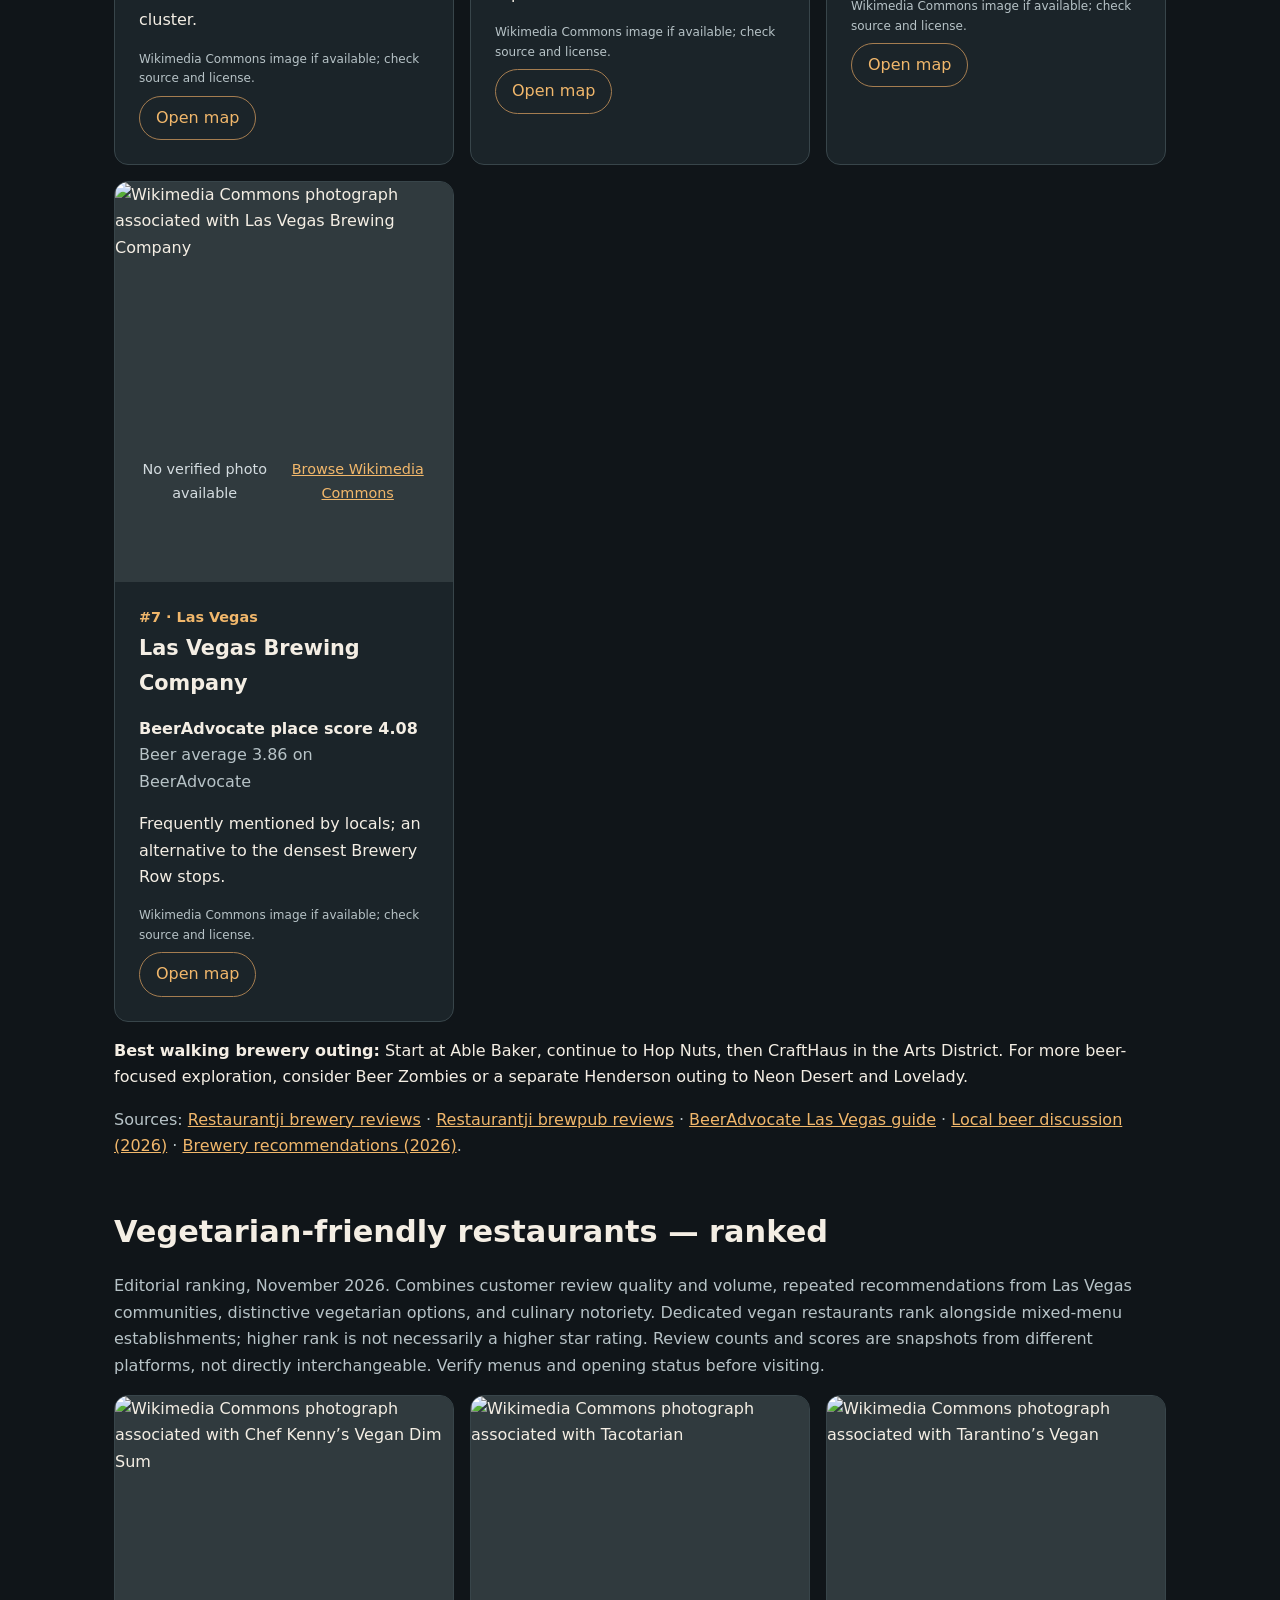
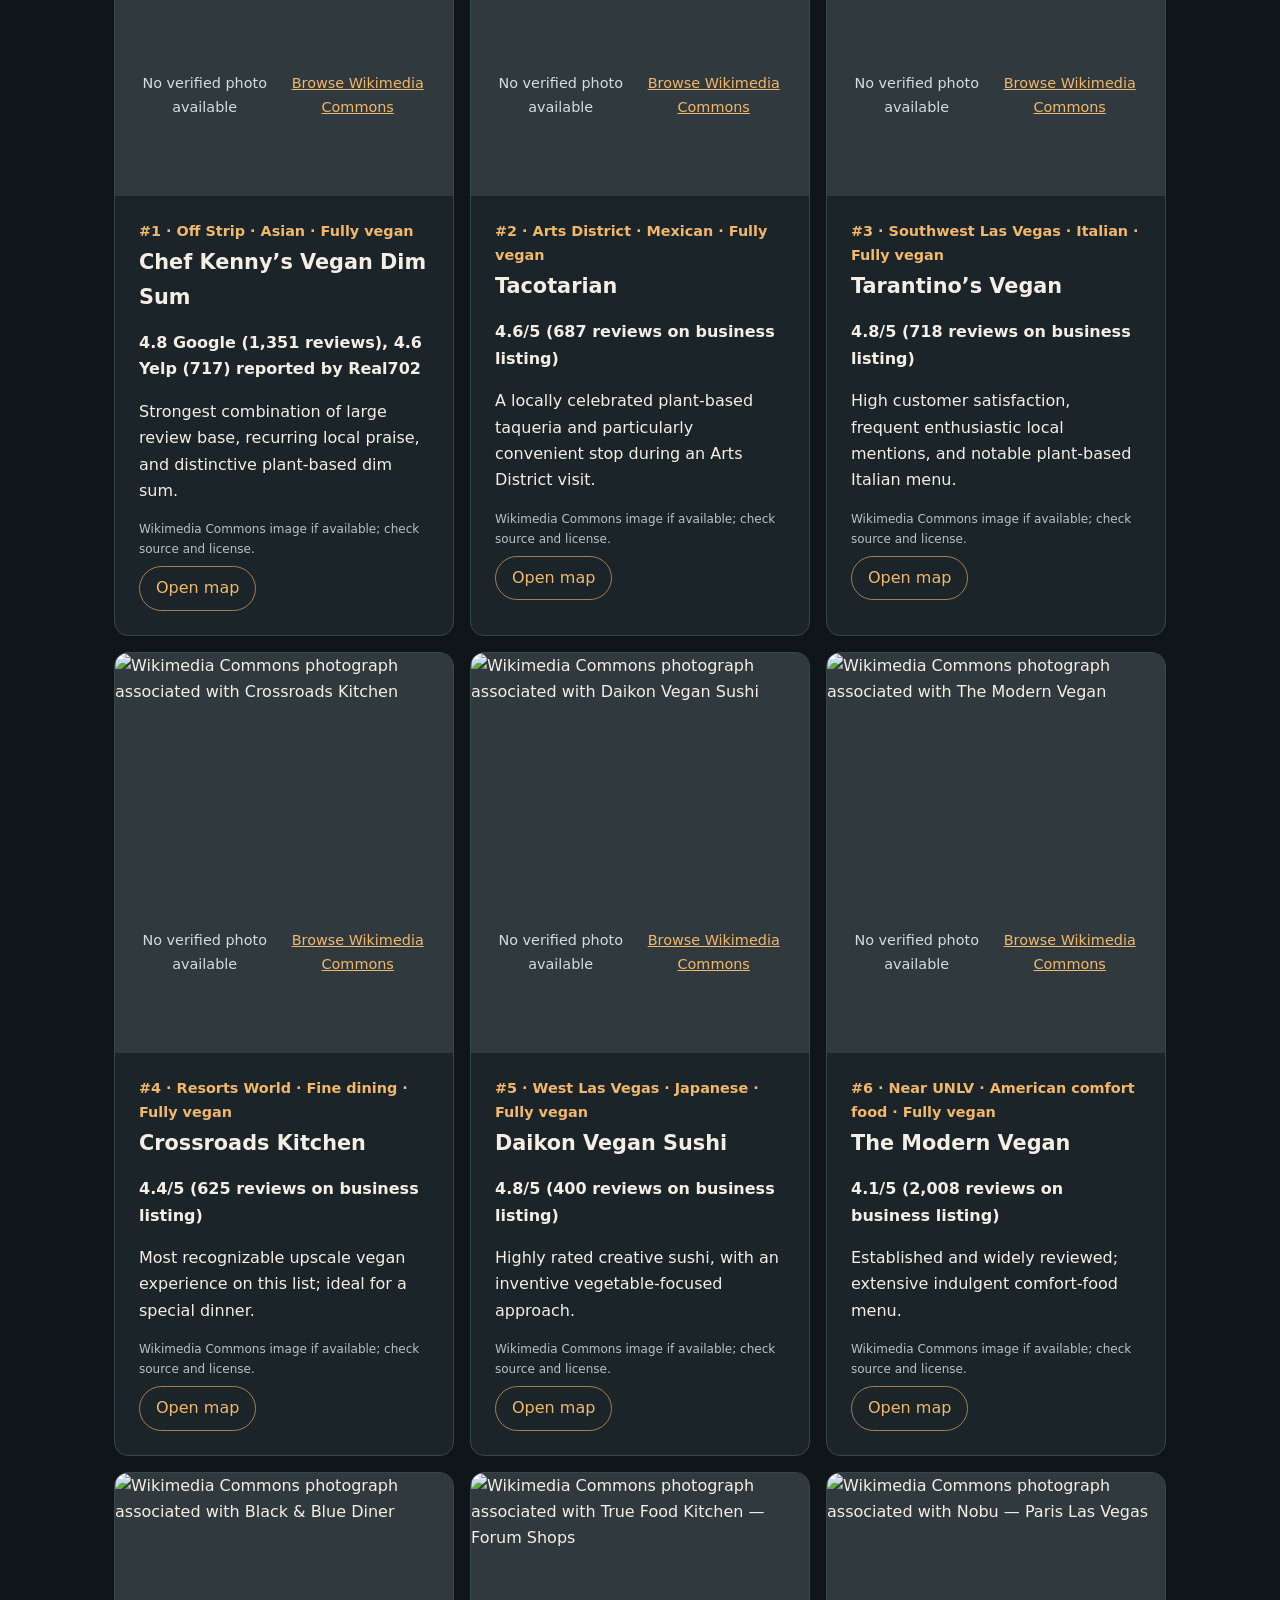
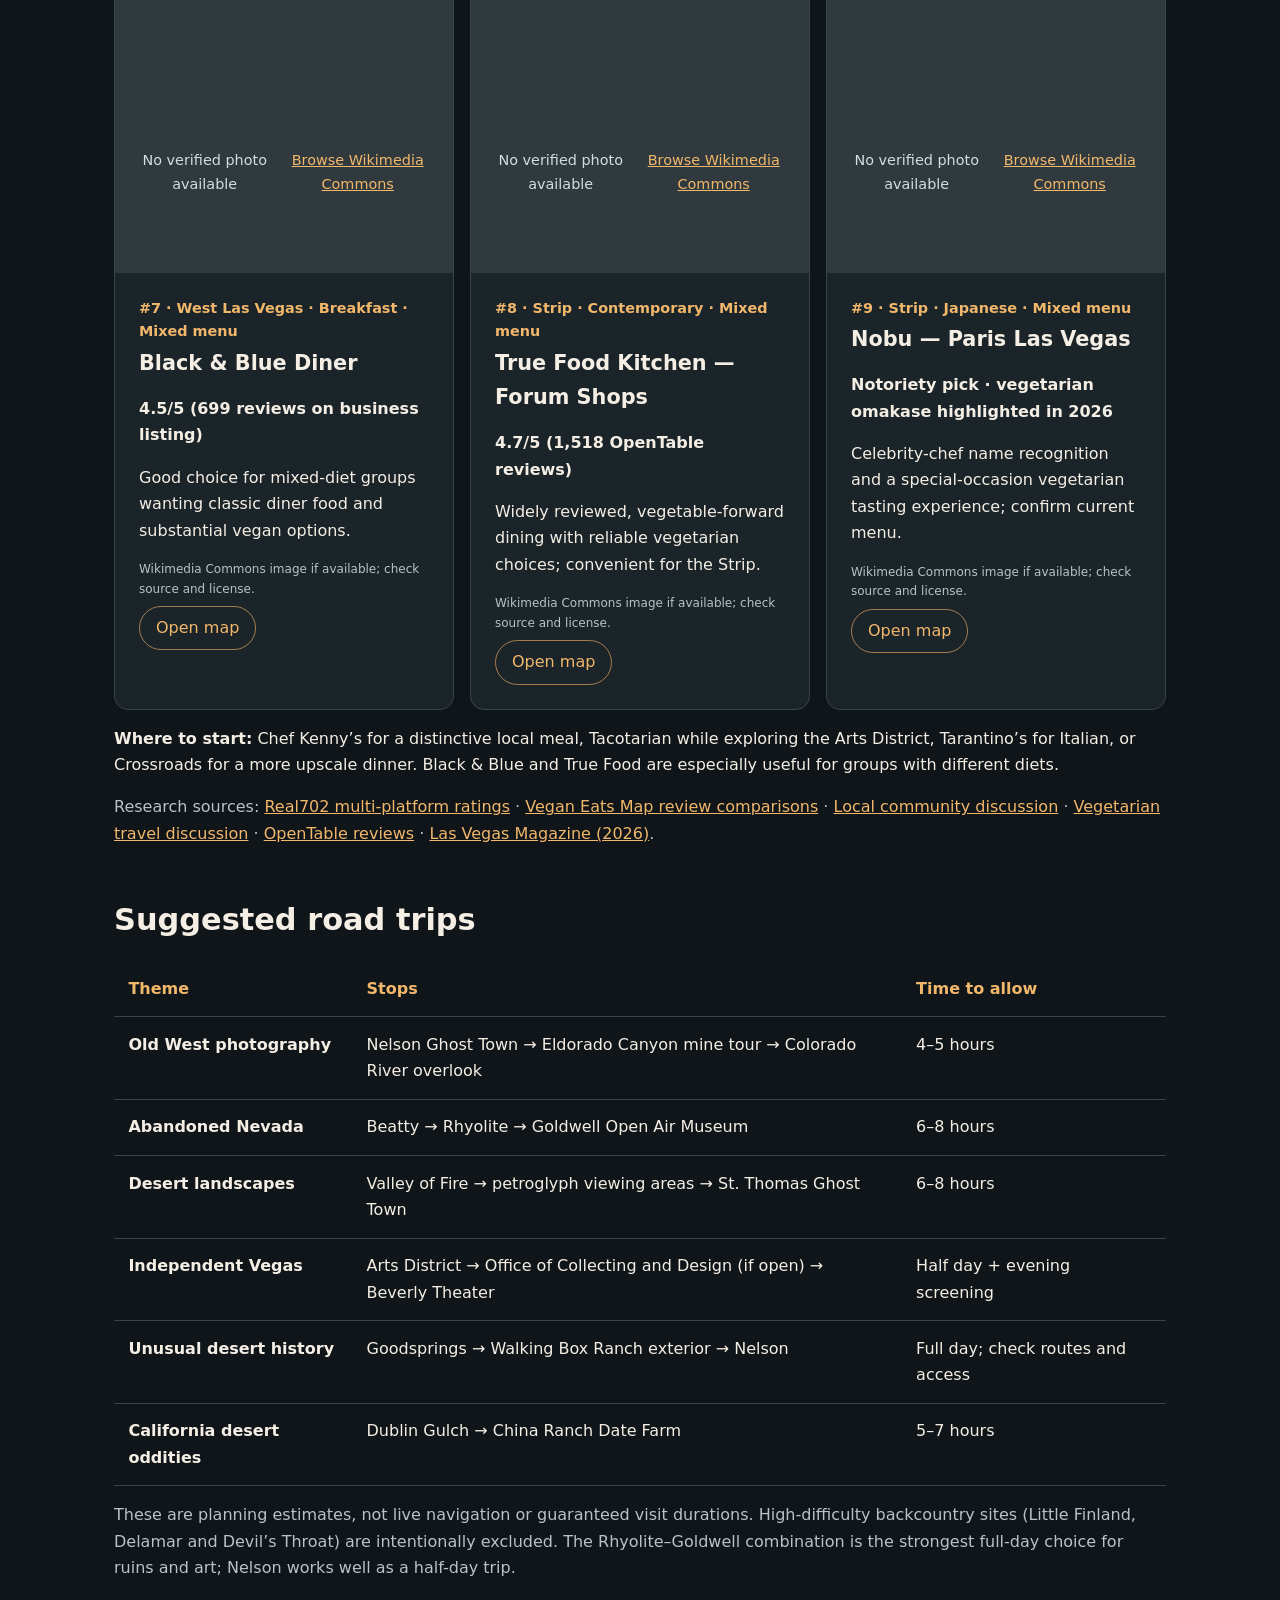
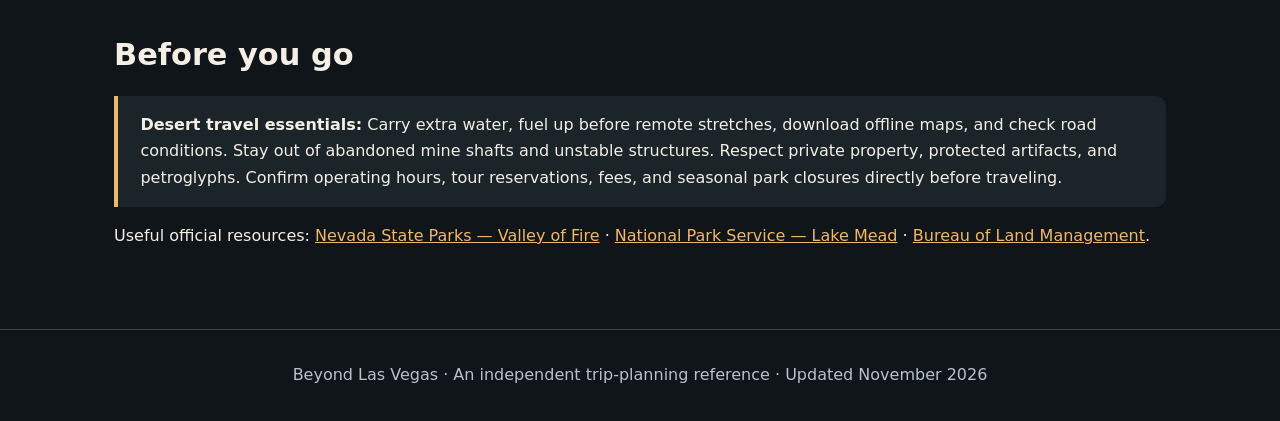
==== commit e581225b: "Add official website photo fallback for breweries and vegetarian restaurants" ====
--- a/las-vegas-day-trips.html
+++ b/las-vegas-day-trips.html
@@ -31,7 +31,7 @@
 <p class="note">For photographers, filmmakers, history lovers, and anyone who wants something beyond the Strip. Driving times are approximate from central Las Vegas, one way, and depend on traffic and conditions.</p>
 <nav aria-label="Page sections"><a href="#city-art">City culture</a><a href="#nearby">Nearby</a><a href="#ghosts">Ghost towns &amp; art</a><a href="#oases">Oases &amp; geology</a><a href="#breweries">Breweries</a><a href="#vegetarian">Vegetarian dining</a><a href="#routes">Road trips</a><a href="#practical">Before you go</a></nav>
 </header>
-<main><p class="note">Images are loaded from external websites. Less-common destinations query Wikimedia Commons for real, freely licensed photos, with a visible fallback if no suitable image is found. Images remain subject to their respective licenses.</p>
+<main><p class="note">Images are loaded from external websites. Destinations query Wikimedia Commons first. Breweries and restaurants also try photographs published on their official websites when Commons has no suitable image. A visible fallback appears if both sources fail. Images remain subject to their respective licenses.</p>
 <section id="city-art"><h2>In the city: art, museums &amp; independent culture</h2><div class="grid"><article><div class="photo-slot"><img class="place-photo wiki-photo" data-wiki-search="18b Arts District" alt="Photograph associated with 18b Arts District" loading="lazy" decoding="async" referrerpolicy="no-referrer" hidden><span class="photo-placeholder">Finding a Wikimedia Commons photograph…</span></div><div class="card-body"><div class="meta">In town</div><h3>18b Arts District</h3><span class="photo-note">Image sourced from Wikimedia Commons when available; check its source and license before reuse.</span><p>Independent galleries, murals, antique and vintage shops, and a more local creative scene.</p><a class="button" href="https://www.google.com/maps/search/?api=1&amp;query=Las%20Vegas%20Arts%20District%20Nevada" target="_blank" rel="noopener noreferrer">Open map</a></div></article>
 <article><img class="place-photo" src="https://images.squarespace-cdn.com/content/v1/5fea576a0ab2aa2312215010/df8cf0f0-f140-4cc2-b8ac-ce22ce0db882/Las%2BVegas%2BMuseum.jpg" alt="Photograph associated with The Punk Rock Museum" loading="lazy" decoding="async" referrerpolicy="no-referrer"><div class="card-body"><div class="meta">In town</div><h3>The Punk Rock Museum</h3><p>Punk history, instruments, photography, memorabilia, and DIY culture.</p><a class="button" href="https://www.google.com/maps/search/?api=1&amp;query=Punk%20Rock%20Museum%20Las%20Vegas" target="_blank" rel="noopener noreferrer">Open map</a></div></article>
 <article><div class="photo-slot"><img class="place-photo wiki-photo" data-wiki-search="Atomic Museum" alt="Photograph associated with Atomic Museum" loading="lazy" decoding="async" referrerpolicy="no-referrer" hidden><span class="photo-placeholder">Finding a Wikimedia Commons photograph…</span></div><div class="card-body"><div class="meta">In town</div><h3>Atomic Museum</h3><span class="photo-note">Image sourced from Wikimedia Commons when available; check its source and license before reuse.</span><p>Cold War artifacts and the strange history of Nevada nuclear testing.</p><a class="button" href="https://www.google.com/maps/search/?api=1&amp;query=Atomic%20Museum%20Las%20Vegas" target="_blank" rel="noopener noreferrer">Open map</a></div></article>
@@ -55,22 +55,22 @@
 <article><div class="photo-slot"><img class="place-photo wiki-photo" data-wiki-search="Chloride, Arizona" alt="Photograph associated with Chloride, Arizona" loading="lazy" decoding="async" referrerpolicy="no-referrer" hidden><span class="photo-placeholder">Finding a Wikimedia Commons photograph…</span></div><div class="card-body"><div class="meta">2–2.5 hr</div><h3>Chloride, Arizona</h3><span class="photo-note">Image sourced from Wikimedia Commons when available; check its source and license before reuse.</span><p>Living former mining town with old machinery, historic structures, and Roy Purcell rock murals.</p><a class="button" href="https://www.google.com/maps/search/?api=1&amp;query=Chloride%20Arizona%20Roy%20Purcell%20murals" target="_blank" rel="noopener noreferrer">Open map</a></div></article></div></section>
 <section id="oases"><h2>Desert oases &amp; unusual geology</h2><div class="grid"><article><img class="place-photo" src="https://dynamic-media-cdn.tripadvisor.com/media/photo-o/2b/d4/16/f3/caption.jpg?h=1200&amp;s=1&amp;w=1200" alt="Photograph associated with China Ranch Date Farm" loading="lazy" decoding="async" referrerpolicy="no-referrer"><div class="card-body"><div class="meta">About 1.5 hr</div><h3>China Ranch Date Farm</h3><p>Palm-filled canyon oasis, trails, bakery, and date shakes near Tecopa.</p><a class="button" href="https://www.google.com/maps/search/?api=1&amp;query=China%20Ranch%20Date%20Farm%20Tecopa%20California" target="_blank" rel="noopener noreferrer">Open map</a></div></article>
 <article><div class="photo-slot"><img class="place-photo wiki-photo" data-wiki-search="Whitney Pocket — Gold Butte" alt="Photograph associated with Whitney Pocket — Gold Butte" loading="lazy" decoding="async" referrerpolicy="no-referrer" hidden><span class="photo-placeholder">Finding a Wikimedia Commons photograph…</span></div><div class="card-body"><div class="meta">2–2.5+ hr</div><h3>Whitney Pocket — Gold Butte</h3><span class="photo-note">Image sourced from Wikimedia Commons when available; check its source and license before reuse.</span><p>Sculpted sandstone and historic remnants. The main approach is generally paved, but confirm conditions and avoid rough spur roads in a standard rental.</p><a class="button" href="https://www.google.com/maps/search/?api=1&amp;query=Whitney%20Pocket%20Gold%20Butte%20Nevada" target="_blank" rel="noopener noreferrer">Open map</a></div></article></div></section>
-<section id="breweries"><h2>Local breweries — ranked by reviews &amp; community sentiment</h2><p class="note">Editorial ranking as of November 2026, blending public customer ratings and review volume, BeerAdvocate place and beer scores, and recurring recommendations in local Reddit discussions. Scores from different platforms are not directly comparable; this is a curated ordering, not a mathematically standardized index. Check current hours and operating status before visiting.</p><div class="grid"><article><div class="photo-slot"><img class="place-photo wiki-photo" data-wiki-search="Able Baker Brewing" alt="Wikimedia Commons photograph associated with Able Baker Brewing" loading="lazy" decoding="async" referrerpolicy="no-referrer" hidden><span class="photo-placeholder">Finding a Wikimedia Commons photograph…</span></div><div class="card-body"><div class="meta">#1 · Arts District</div><h3>Able Baker Brewing</h3><p><strong>4.8/5 · 566 Restaurantji reviews</strong><br><span class="note">4.26 BeerAdvocate place score</span></p><p>Top overall choice: broad positive customer feedback, strong beer-community recognition, and frequent local recommendations.</p><span class="photo-note">Wikimedia Commons image if available; check source and license.</span><a class="button" href="https://www.google.com/maps/search/?api=1&amp;query=1510%20S%20Main%20St%20Las%20Vegas%20Nevada" target="_blank" rel="noopener noreferrer">Open map</a></div></article>
-<article><div class="photo-slot"><img class="place-photo wiki-photo" data-wiki-search="CraftHaus Brewery — Arts District Taproom" alt="Wikimedia Commons photograph associated with CraftHaus Brewery — Arts District Taproom" loading="lazy" decoding="async" referrerpolicy="no-referrer" hidden><span class="photo-placeholder">Finding a Wikimedia Commons photograph…</span></div><div class="card-body"><div class="meta">#2 · Arts District</div><h3>CraftHaus Brewery — Arts District Taproom</h3><p><strong>4.8/5 · 262 Restaurantji reviews</strong><br><span class="note">4.06 BeerAdvocate brewery score</span></p><p>Strong beer-focused reputation and a convenient walkable stop; the Arts District site is a taproom, not the Henderson production brewery.</p><span class="photo-note">Wikimedia Commons image if available; check source and license.</span><a class="button" href="https://www.google.com/maps/search/?api=1&amp;query=197%20E%20California%20Ave%20Las%20Vegas%20Nevada" target="_blank" rel="noopener noreferrer">Open map</a></div></article>
-<article><div class="photo-slot"><img class="place-photo wiki-photo" data-wiki-search="Hop Nuts Brewing" alt="Wikimedia Commons photograph associated with Hop Nuts Brewing" loading="lazy" decoding="async" referrerpolicy="no-referrer" hidden><span class="photo-placeholder">Finding a Wikimedia Commons photograph…</span></div><div class="card-body"><div class="meta">#3 · Arts District</div><h3>Hop Nuts Brewing</h3><p><strong>4.8/5 · 96 Restaurantji reviews</strong><br><span class="note">4.08 BeerAdvocate place score</span></p><p>Well-liked small brewery with a relaxed atmosphere; excellent addition to an Arts District crawl.</p><span class="photo-note">Wikimedia Commons image if available; check source and license.</span><a class="button" href="https://www.google.com/maps/search/?api=1&amp;query=1120%20S%20Main%20St%20Las%20Vegas%20Nevada" target="_blank" rel="noopener noreferrer">Open map</a></div></article>
-<article><div class="photo-slot"><img class="place-photo wiki-photo" data-wiki-search="Beer Zombies Brewing" alt="Wikimedia Commons photograph associated with Beer Zombies Brewing" loading="lazy" decoding="async" referrerpolicy="no-referrer" hidden><span class="photo-placeholder">Finding a Wikimedia Commons photograph…</span></div><div class="card-body"><div class="meta">#4 · Bonanza Road</div><h3>Beer Zombies Brewing</h3><p><strong>BeerAdvocate place score 4.21</strong><br><span class="note">Beer average 3.99 on BeerAdvocate</span></p><p>Highly regarded by beer enthusiasts, with a reputation for adventurous releases; not within the central walkable Arts District cluster.</p><span class="photo-note">Wikimedia Commons image if available; check source and license.</span><a class="button" href="https://www.google.com/maps/search/?api=1&amp;query=831%20W%20Bonanza%20Rd%20Las%20Vegas%20Nevada" target="_blank" rel="noopener noreferrer">Open map</a></div></article>
-<article><div class="photo-slot"><img class="place-photo wiki-photo" data-wiki-search="Neon Desert Brewing" alt="Wikimedia Commons photograph associated with Neon Desert Brewing" loading="lazy" decoding="async" referrerpolicy="no-referrer" hidden><span class="photo-placeholder">Finding a Wikimedia Commons photograph…</span></div><div class="card-body"><div class="meta">#5 · Henderson</div><h3>Neon Desert Brewing</h3><p><strong>BeerAdvocate place score 4.52</strong><br><span class="note">Beer average 4.03 on BeerAdvocate</span></p><p>Particularly strong beer-community scores, although a smaller and less broadly reviewed venue than the top Arts District choices.</p><span class="photo-note">Wikimedia Commons image if available; check source and license.</span><a class="button" href="https://www.google.com/maps/search/?api=1&amp;query=7380%20Eastgate%20Rd%20Henderson%20Nevada" target="_blank" rel="noopener noreferrer">Open map</a></div></article>
-<article><div class="photo-slot"><img class="place-photo wiki-photo" data-wiki-search="Lovelady Brewing" alt="Wikimedia Commons photograph associated with Lovelady Brewing" loading="lazy" decoding="async" referrerpolicy="no-referrer" hidden><span class="photo-placeholder">Finding a Wikimedia Commons photograph…</span></div><div class="card-body"><div class="meta">#6 · Henderson · Water Street</div><h3>Lovelady Brewing</h3><p><strong>BeerAdvocate place score 4.08</strong><br><span class="note">Community-rated taproom</span></p><p>An independent Henderson option that fits a Water Street outing; appealing for travelers exploring beyond downtown Vegas.</p><span class="photo-note">Wikimedia Commons image if available; check source and license.</span><a class="button" href="https://www.google.com/maps/search/?api=1&amp;query=20%20S%20Water%20St%20Henderson%20Nevada" target="_blank" rel="noopener noreferrer">Open map</a></div></article>
-<article><div class="photo-slot"><img class="place-photo wiki-photo" data-wiki-search="Las Vegas Brewing Company" alt="Wikimedia Commons photograph associated with Las Vegas Brewing Company" loading="lazy" decoding="async" referrerpolicy="no-referrer" hidden><span class="photo-placeholder">Finding a Wikimedia Commons photograph…</span></div><div class="card-body"><div class="meta">#7 · Las Vegas</div><h3>Las Vegas Brewing Company</h3><p><strong>BeerAdvocate place score 4.08</strong><br><span class="note">Beer average 3.86 on BeerAdvocate</span></p><p>Frequently mentioned by locals; an alternative to the densest Brewery Row stops.</p><span class="photo-note">Wikimedia Commons image if available; check source and license.</span><a class="button" href="https://www.google.com/maps/search/?api=1&amp;query=3101%20N%20Tenaya%20Way%20Las%20Vegas%20Nevada" target="_blank" rel="noopener noreferrer">Open map</a></div></article></div><p><strong>Best walking brewery outing:</strong> Start at Able Baker, continue to Hop Nuts, then CraftHaus in the Arts District. For more beer-focused exploration, consider Beer Zombies or a separate Henderson outing to Neon Desert and Lovelady.</p><p class="note">Sources: <a href="https://www.restaurantji.com/nv/las-vegas/brewery/" target="_blank" rel="noopener noreferrer">Restaurantji brewery reviews</a> · <a href="https://www.restaurantji.com/nv/las-vegas/brewpubs/" target="_blank" rel="noopener noreferrer">Restaurantji brewpub reviews</a> · <a href="https://www.beeradvocate.com/place/guides/35/" target="_blank" rel="noopener noreferrer">BeerAdvocate Las Vegas guide</a> · <a href="https://www.reddit.com/r/vegas/comments/1tluf4m/local_beers/" target="_blank" rel="noopener noreferrer">Local beer discussion (2026)</a> · <a href="https://www.reddit.com/r/LasVegas/comments/1rayw9b/best_brewery_in_las_vegas_only_staying_2_nights/" target="_blank" rel="noopener noreferrer">Brewery recommendations (2026)</a>.</p></section>
-<section id="vegetarian"><h2>Vegetarian-friendly restaurants — ranked</h2><p class="note">Editorial ranking, November 2026. Combines customer review quality and volume, repeated recommendations from Las Vegas communities, distinctive vegetarian options, and culinary notoriety. Dedicated vegan restaurants rank alongside mixed-menu establishments; higher rank is not necessarily a higher star rating. Review counts and scores are snapshots from different platforms, not directly interchangeable. Verify menus and opening status before visiting.</p><div class="grid"><article><div class="photo-slot"><img class="place-photo wiki-photo" data-wiki-search="Chef Kenny’s Vegan Dim Sum" alt="Wikimedia Commons photograph associated with Chef Kenny’s Vegan Dim Sum" loading="lazy" decoding="async" referrerpolicy="no-referrer" hidden><span class="photo-placeholder">Finding a Wikimedia Commons photograph…</span></div><div class="card-body"><div class="meta">#1 · Off Strip · Asian · Fully vegan</div><h3>Chef Kenny’s Vegan Dim Sum</h3><p><strong>4.8 Google (1,351 reviews), 4.6 Yelp (717) reported by Real702</strong></p><p>Strongest combination of large review base, recurring local praise, and distinctive plant-based dim sum.</p><span class="photo-note">Wikimedia Commons image if available; check source and license.</span><a class="button" href="https://www.google.com/maps/search/?api=1&amp;query=5570%20W%20Flamingo%20Rd%20Las%20Vegas%20NV" target="_blank" rel="noopener noreferrer">Open map</a></div></article>
-<article><div class="photo-slot"><img class="place-photo wiki-photo" data-wiki-search="Tacotarian" alt="Wikimedia Commons photograph associated with Tacotarian" loading="lazy" decoding="async" referrerpolicy="no-referrer" hidden><span class="photo-placeholder">Finding a Wikimedia Commons photograph…</span></div><div class="card-body"><div class="meta">#2 · Arts District · Mexican · Fully vegan</div><h3>Tacotarian</h3><p><strong>4.6/5 (687 reviews on business listing)</strong></p><p>A locally celebrated plant-based taqueria and particularly convenient stop during an Arts District visit.</p><span class="photo-note">Wikimedia Commons image if available; check source and license.</span><a class="button" href="https://www.google.com/maps/search/?api=1&amp;query=1130%20S%20Casino%20Center%20Blvd%20Las%20Vegas%20NV" target="_blank" rel="noopener noreferrer">Open map</a></div></article>
-<article><div class="photo-slot"><img class="place-photo wiki-photo" data-wiki-search="Tarantino’s Vegan" alt="Wikimedia Commons photograph associated with Tarantino’s Vegan" loading="lazy" decoding="async" referrerpolicy="no-referrer" hidden><span class="photo-placeholder">Finding a Wikimedia Commons photograph…</span></div><div class="card-body"><div class="meta">#3 · Southwest Las Vegas · Italian · Fully vegan</div><h3>Tarantino’s Vegan</h3><p><strong>4.8/5 (718 reviews on business listing)</strong></p><p>High customer satisfaction, frequent enthusiastic local mentions, and notable plant-based Italian menu.</p><span class="photo-note">Wikimedia Commons image if available; check source and license.</span><a class="button" href="https://www.google.com/maps/search/?api=1&amp;query=7960%20S%20Rainbow%20Blvd%20Las%20Vegas%20NV" target="_blank" rel="noopener noreferrer">Open map</a></div></article>
-<article><div class="photo-slot"><img class="place-photo wiki-photo" data-wiki-search="Crossroads Kitchen" alt="Wikimedia Commons photograph associated with Crossroads Kitchen" loading="lazy" decoding="async" referrerpolicy="no-referrer" hidden><span class="photo-placeholder">Finding a Wikimedia Commons photograph…</span></div><div class="card-body"><div class="meta">#4 · Resorts World · Fine dining · Fully vegan</div><h3>Crossroads Kitchen</h3><p><strong>4.4/5 (625 reviews on business listing)</strong></p><p>Most recognizable upscale vegan experience on this list; ideal for a special dinner.</p><span class="photo-note">Wikimedia Commons image if available; check source and license.</span><a class="button" href="https://www.google.com/maps/search/?api=1&amp;query=3000%20S%20Las%20Vegas%20Blvd%20Las%20Vegas%20NV" target="_blank" rel="noopener noreferrer">Open map</a></div></article>
-<article><div class="photo-slot"><img class="place-photo wiki-photo" data-wiki-search="Daikon Vegan Sushi" alt="Wikimedia Commons photograph associated with Daikon Vegan Sushi" loading="lazy" decoding="async" referrerpolicy="no-referrer" hidden><span class="photo-placeholder">Finding a Wikimedia Commons photograph…</span></div><div class="card-body"><div class="meta">#5 · West Las Vegas · Japanese · Fully vegan</div><h3>Daikon Vegan Sushi</h3><p><strong>4.8/5 (400 reviews on business listing)</strong></p><p>Highly rated creative sushi, with an inventive vegetable-focused approach.</p><span class="photo-note">Wikimedia Commons image if available; check source and license.</span><a class="button" href="https://www.google.com/maps/search/?api=1&amp;query=7210%20W%20Lake%20Mead%20Blvd%20Las%20Vegas%20NV" target="_blank" rel="noopener noreferrer">Open map</a></div></article>
-<article><div class="photo-slot"><img class="place-photo wiki-photo" data-wiki-search="The Modern Vegan" alt="Wikimedia Commons photograph associated with The Modern Vegan" loading="lazy" decoding="async" referrerpolicy="no-referrer" hidden><span class="photo-placeholder">Finding a Wikimedia Commons photograph…</span></div><div class="card-body"><div class="meta">#6 · Near UNLV · American comfort food · Fully vegan</div><h3>The Modern Vegan</h3><p><strong>4.1/5 (2,008 reviews on business listing)</strong></p><p>Established and widely reviewed; extensive indulgent comfort-food menu.</p><span class="photo-note">Wikimedia Commons image if available; check source and license.</span><a class="button" href="https://www.google.com/maps/search/?api=1&amp;query=700%20E%20Naples%20Dr%20Las%20Vegas%20NV" target="_blank" rel="noopener noreferrer">Open map</a></div></article>
-<article><div class="photo-slot"><img class="place-photo wiki-photo" data-wiki-search="Black &amp; Blue Diner" alt="Wikimedia Commons photograph associated with Black &amp; Blue Diner" loading="lazy" decoding="async" referrerpolicy="no-referrer" hidden><span class="photo-placeholder">Finding a Wikimedia Commons photograph…</span></div><div class="card-body"><div class="meta">#7 · West Las Vegas · Breakfast · Mixed menu</div><h3>Black &amp; Blue Diner</h3><p><strong>4.5/5 (699 reviews on business listing)</strong></p><p>Good choice for mixed-diet groups wanting classic diner food and substantial vegan options.</p><span class="photo-note">Wikimedia Commons image if available; check source and license.</span><a class="button" href="https://www.google.com/maps/search/?api=1&amp;query=315%20S%20Decatur%20Blvd%20Las%20Vegas%20NV" target="_blank" rel="noopener noreferrer">Open map</a></div></article>
-<article><div class="photo-slot"><img class="place-photo wiki-photo" data-wiki-search="True Food Kitchen — Forum Shops" alt="Wikimedia Commons photograph associated with True Food Kitchen — Forum Shops" loading="lazy" decoding="async" referrerpolicy="no-referrer" hidden><span class="photo-placeholder">Finding a Wikimedia Commons photograph…</span></div><div class="card-body"><div class="meta">#8 · Strip · Contemporary · Mixed menu</div><h3>True Food Kitchen — Forum Shops</h3><p><strong>4.7/5 (1,518 OpenTable reviews)</strong></p><p>Widely reviewed, vegetable-forward dining with reliable vegetarian choices; convenient for the Strip.</p><span class="photo-note">Wikimedia Commons image if available; check source and license.</span><a class="button" href="https://www.google.com/maps/search/?api=1&amp;query=3500%20S%20Las%20Vegas%20Blvd%20Las%20Vegas%20NV" target="_blank" rel="noopener noreferrer">Open map</a></div></article>
-<article><div class="photo-slot"><img class="place-photo wiki-photo" data-wiki-search="Nobu — Paris Las Vegas" alt="Wikimedia Commons photograph associated with Nobu — Paris Las Vegas" loading="lazy" decoding="async" referrerpolicy="no-referrer" hidden><span class="photo-placeholder">Finding a Wikimedia Commons photograph…</span></div><div class="card-body"><div class="meta">#9 · Strip · Japanese · Mixed menu</div><h3>Nobu — Paris Las Vegas</h3><p><strong>Notoriety pick · vegetarian omakase highlighted in 2026</strong></p><p>Celebrity-chef name recognition and a special-occasion vegetarian tasting experience; confirm current menu.</p><span class="photo-note">Wikimedia Commons image if available; check source and license.</span><a class="button" href="https://www.google.com/maps/search/?api=1&amp;query=3655%20S%20Las%20Vegas%20Blvd%20Las%20Vegas%20NV" target="_blank" rel="noopener noreferrer">Open map</a></div></article></div><p><strong>Where to start:</strong> Chef Kenny’s for a distinctive local meal, Tacotarian while exploring the Arts District, Tarantino’s for Italian, or Crossroads for a more upscale dinner. Black &amp; Blue and True Food are especially useful for groups with different diets.</p><p class="note">Research sources: <a href="https://real702.com/restaurants/best-vegan-restaurants-las-vegas" target="_blank" rel="noopener noreferrer">Real702 multi-platform ratings</a> · <a href="https://veganeatsmap.com/guides/best-vegan-restaurants-las-vegas/" target="_blank" rel="noopener noreferrer">Vegan Eats Map review comparisons</a> · <a href="https://www.reddit.com/r/vegaslocals/comments/1t3w8iw/vegetarianvegan_places/" target="_blank" rel="noopener noreferrer">Local community discussion</a> · <a href="https://www.reddit.com/r/vegas/comments/1tvlfid/vegan_vegetarian_vegas/" target="_blank" rel="noopener noreferrer">Vegetarian travel discussion</a> · <a href="https://www.opentable.com/cuisine/best-vegetarian-vegan-restaurants-las-vegas-nv-the-city-of-las-vegas" target="_blank" rel="noopener noreferrer">OpenTable reviews</a> · <a href="https://lasvegasmagazine.com/dining/2026/jul/09/five-must-try-vegan-vegetarian-dishes-las-vegas/" target="_blank" rel="noopener noreferrer">Las Vegas Magazine (2026)</a>.</p></section>
+<section id="breweries"><h2>Local breweries — ranked by reviews &amp; community sentiment</h2><p class="note">Editorial ranking as of November 2026, blending public customer ratings and review volume, BeerAdvocate place and beer scores, and recurring recommendations in local Reddit discussions. Scores from different platforms are not directly comparable; this is a curated ordering, not a mathematically standardized index. Check current hours and operating status before visiting.</p><div class="grid"><article><div class="photo-slot"><img class="place-photo wiki-photo" data-wiki-search="Able Baker Brewing" data-official-site="https://www.ablebakerbrewing.com/" alt="Wikimedia Commons photograph associated with Able Baker Brewing" loading="lazy" decoding="async" referrerpolicy="no-referrer" hidden><span class="photo-placeholder">Finding a Wikimedia Commons photograph…</span></div><div class="card-body"><div class="meta">#1 · Arts District</div><h3>Able Baker Brewing</h3><p><strong>4.8/5 · 566 Restaurantji reviews</strong><br><span class="note">4.26 BeerAdvocate place score</span></p><p>Top overall choice: broad positive customer feedback, strong beer-community recognition, and frequent local recommendations.</p><span class="photo-note">Wikimedia Commons image if available; check source and license.</span><a class="button" href="https://www.google.com/maps/search/?api=1&amp;query=1510%20S%20Main%20St%20Las%20Vegas%20Nevada" target="_blank" rel="noopener noreferrer">Open map</a></div></article>
+<article><div class="photo-slot"><img class="place-photo wiki-photo" data-wiki-search="CraftHaus Brewery — Arts District Taproom" data-official-site="https://www.crafthausbrewery.com/home" alt="Wikimedia Commons photograph associated with CraftHaus Brewery — Arts District Taproom" loading="lazy" decoding="async" referrerpolicy="no-referrer" hidden><span class="photo-placeholder">Finding a Wikimedia Commons photograph…</span></div><div class="card-body"><div class="meta">#2 · Arts District</div><h3>CraftHaus Brewery — Arts District Taproom</h3><p><strong>4.8/5 · 262 Restaurantji reviews</strong><br><span class="note">4.06 BeerAdvocate brewery score</span></p><p>Strong beer-focused reputation and a convenient walkable stop; the Arts District site is a taproom, not the Henderson production brewery.</p><span class="photo-note">Wikimedia Commons image if available; check source and license.</span><a class="button" href="https://www.google.com/maps/search/?api=1&amp;query=197%20E%20California%20Ave%20Las%20Vegas%20Nevada" target="_blank" rel="noopener noreferrer">Open map</a></div></article>
+<article><div class="photo-slot"><img class="place-photo wiki-photo" data-wiki-search="Hop Nuts Brewing" data-official-site="https://hopnutsbrewing.com/" alt="Wikimedia Commons photograph associated with Hop Nuts Brewing" loading="lazy" decoding="async" referrerpolicy="no-referrer" hidden><span class="photo-placeholder">Finding a Wikimedia Commons photograph…</span></div><div class="card-body"><div class="meta">#3 · Arts District</div><h3>Hop Nuts Brewing</h3><p><strong>4.8/5 · 96 Restaurantji reviews</strong><br><span class="note">4.08 BeerAdvocate place score</span></p><p>Well-liked small brewery with a relaxed atmosphere; excellent addition to an Arts District crawl.</p><span class="photo-note">Wikimedia Commons image if available; check source and license.</span><a class="button" href="https://www.google.com/maps/search/?api=1&amp;query=1120%20S%20Main%20St%20Las%20Vegas%20Nevada" target="_blank" rel="noopener noreferrer">Open map</a></div></article>
+<article><div class="photo-slot"><img class="place-photo wiki-photo" data-wiki-search="Beer Zombies Brewing" data-official-site="https://www.thebeerzombies.com/" alt="Wikimedia Commons photograph associated with Beer Zombies Brewing" loading="lazy" decoding="async" referrerpolicy="no-referrer" hidden><span class="photo-placeholder">Finding a Wikimedia Commons photograph…</span></div><div class="card-body"><div class="meta">#4 · Bonanza Road</div><h3>Beer Zombies Brewing</h3><p><strong>BeerAdvocate place score 4.21</strong><br><span class="note">Beer average 3.99 on BeerAdvocate</span></p><p>Highly regarded by beer enthusiasts, with a reputation for adventurous releases; not within the central walkable Arts District cluster.</p><span class="photo-note">Wikimedia Commons image if available; check source and license.</span><a class="button" href="https://www.google.com/maps/search/?api=1&amp;query=831%20W%20Bonanza%20Rd%20Las%20Vegas%20Nevada" target="_blank" rel="noopener noreferrer">Open map</a></div></article>
+<article><div class="photo-slot"><img class="place-photo wiki-photo" data-wiki-search="Neon Desert Brewing" data-official-site="https://www.instagram.com/neondesertbrewing/" alt="Wikimedia Commons photograph associated with Neon Desert Brewing" loading="lazy" decoding="async" referrerpolicy="no-referrer" hidden><span class="photo-placeholder">Finding a Wikimedia Commons photograph…</span></div><div class="card-body"><div class="meta">#5 · Henderson</div><h3>Neon Desert Brewing</h3><p><strong>BeerAdvocate place score 4.52</strong><br><span class="note">Beer average 4.03 on BeerAdvocate</span></p><p>Particularly strong beer-community scores, although a smaller and less broadly reviewed venue than the top Arts District choices.</p><span class="photo-note">Wikimedia Commons image if available; check source and license.</span><a class="button" href="https://www.google.com/maps/search/?api=1&amp;query=7380%20Eastgate%20Rd%20Henderson%20Nevada" target="_blank" rel="noopener noreferrer">Open map</a></div></article>
+<article><div class="photo-slot"><img class="place-photo wiki-photo" data-wiki-search="Lovelady Brewing" data-official-site="https://www.loveladybrewing.com/" alt="Wikimedia Commons photograph associated with Lovelady Brewing" loading="lazy" decoding="async" referrerpolicy="no-referrer" hidden><span class="photo-placeholder">Finding a Wikimedia Commons photograph…</span></div><div class="card-body"><div class="meta">#6 · Henderson · Water Street</div><h3>Lovelady Brewing</h3><p><strong>BeerAdvocate place score 4.08</strong><br><span class="note">Community-rated taproom</span></p><p>An independent Henderson option that fits a Water Street outing; appealing for travelers exploring beyond downtown Vegas.</p><span class="photo-note">Wikimedia Commons image if available; check source and license.</span><a class="button" href="https://www.google.com/maps/search/?api=1&amp;query=20%20S%20Water%20St%20Henderson%20Nevada" target="_blank" rel="noopener noreferrer">Open map</a></div></article>
+<article><div class="photo-slot"><img class="place-photo wiki-photo" data-wiki-search="Las Vegas Brewing Company" data-official-site="https://www.lasvegasbrewingcompany.com/" alt="Wikimedia Commons photograph associated with Las Vegas Brewing Company" loading="lazy" decoding="async" referrerpolicy="no-referrer" hidden><span class="photo-placeholder">Finding a Wikimedia Commons photograph…</span></div><div class="card-body"><div class="meta">#7 · Las Vegas</div><h3>Las Vegas Brewing Company</h3><p><strong>BeerAdvocate place score 4.08</strong><br><span class="note">Beer average 3.86 on BeerAdvocate</span></p><p>Frequently mentioned by locals; an alternative to the densest Brewery Row stops.</p><span class="photo-note">Wikimedia Commons image if available; check source and license.</span><a class="button" href="https://www.google.com/maps/search/?api=1&amp;query=3101%20N%20Tenaya%20Way%20Las%20Vegas%20Nevada" target="_blank" rel="noopener noreferrer">Open map</a></div></article></div><p><strong>Best walking brewery outing:</strong> Start at Able Baker, continue to Hop Nuts, then CraftHaus in the Arts District. For more beer-focused exploration, consider Beer Zombies or a separate Henderson outing to Neon Desert and Lovelady.</p><p class="note">Sources: <a href="https://www.restaurantji.com/nv/las-vegas/brewery/" target="_blank" rel="noopener noreferrer">Restaurantji brewery reviews</a> · <a href="https://www.restaurantji.com/nv/las-vegas/brewpubs/" target="_blank" rel="noopener noreferrer">Restaurantji brewpub reviews</a> · <a href="https://www.beeradvocate.com/place/guides/35/" target="_blank" rel="noopener noreferrer">BeerAdvocate Las Vegas guide</a> · <a href="https://www.reddit.com/r/vegas/comments/1tluf4m/local_beers/" target="_blank" rel="noopener noreferrer">Local beer discussion (2026)</a> · <a href="https://www.reddit.com/r/LasVegas/comments/1rayw9b/best_brewery_in_las_vegas_only_staying_2_nights/" target="_blank" rel="noopener noreferrer">Brewery recommendations (2026)</a>.</p></section>
+<section id="vegetarian"><h2>Vegetarian-friendly restaurants — ranked</h2><p class="note">Editorial ranking, November 2026. Combines customer review quality and volume, repeated recommendations from Las Vegas communities, distinctive vegetarian options, and culinary notoriety. Dedicated vegan restaurants rank alongside mixed-menu establishments; higher rank is not necessarily a higher star rating. Review counts and scores are snapshots from different platforms, not directly interchangeable. Verify menus and opening status before visiting.</p><div class="grid"><article><div class="photo-slot"><img class="place-photo wiki-photo" data-wiki-search="Chef Kenny’s Vegan Dim Sum" data-official-site="https://chefkennysvegandimsum.com/" alt="Wikimedia Commons photograph associated with Chef Kenny’s Vegan Dim Sum" loading="lazy" decoding="async" referrerpolicy="no-referrer" hidden><span class="photo-placeholder">Finding a Wikimedia Commons photograph…</span></div><div class="card-body"><div class="meta">#1 · Off Strip · Asian · Fully vegan</div><h3>Chef Kenny’s Vegan Dim Sum</h3><p><strong>4.8 Google (1,351 reviews), 4.6 Yelp (717) reported by Real702</strong></p><p>Strongest combination of large review base, recurring local praise, and distinctive plant-based dim sum.</p><span class="photo-note">Wikimedia Commons image if available; check source and license.</span><a class="button" href="https://www.google.com/maps/search/?api=1&amp;query=5570%20W%20Flamingo%20Rd%20Las%20Vegas%20NV" target="_blank" rel="noopener noreferrer">Open map</a></div></article>
+<article><div class="photo-slot"><img class="place-photo wiki-photo" data-wiki-search="Tacotarian" data-official-site="https://eattacotarian.com/" alt="Wikimedia Commons photograph associated with Tacotarian" loading="lazy" decoding="async" referrerpolicy="no-referrer" hidden><span class="photo-placeholder">Finding a Wikimedia Commons photograph…</span></div><div class="card-body"><div class="meta">#2 · Arts District · Mexican · Fully vegan</div><h3>Tacotarian</h3><p><strong>4.6/5 (687 reviews on business listing)</strong></p><p>A locally celebrated plant-based taqueria and particularly convenient stop during an Arts District visit.</p><span class="photo-note">Wikimedia Commons image if available; check source and license.</span><a class="button" href="https://www.google.com/maps/search/?api=1&amp;query=1130%20S%20Casino%20Center%20Blvd%20Las%20Vegas%20NV" target="_blank" rel="noopener noreferrer">Open map</a></div></article>
+<article><div class="photo-slot"><img class="place-photo wiki-photo" data-wiki-search="Tarantino’s Vegan" data-official-site="https://tarantinosvegan.com/" alt="Wikimedia Commons photograph associated with Tarantino’s Vegan" loading="lazy" decoding="async" referrerpolicy="no-referrer" hidden><span class="photo-placeholder">Finding a Wikimedia Commons photograph…</span></div><div class="card-body"><div class="meta">#3 · Southwest Las Vegas · Italian · Fully vegan</div><h3>Tarantino’s Vegan</h3><p><strong>4.8/5 (718 reviews on business listing)</strong></p><p>High customer satisfaction, frequent enthusiastic local mentions, and notable plant-based Italian menu.</p><span class="photo-note">Wikimedia Commons image if available; check source and license.</span><a class="button" href="https://www.google.com/maps/search/?api=1&amp;query=7960%20S%20Rainbow%20Blvd%20Las%20Vegas%20NV" target="_blank" rel="noopener noreferrer">Open map</a></div></article>
+<article><div class="photo-slot"><img class="place-photo wiki-photo" data-wiki-search="Crossroads Kitchen" data-official-site="https://www.crossroadskitchen.com/" alt="Wikimedia Commons photograph associated with Crossroads Kitchen" loading="lazy" decoding="async" referrerpolicy="no-referrer" hidden><span class="photo-placeholder">Finding a Wikimedia Commons photograph…</span></div><div class="card-body"><div class="meta">#4 · Resorts World · Fine dining · Fully vegan</div><h3>Crossroads Kitchen</h3><p><strong>4.4/5 (625 reviews on business listing)</strong></p><p>Most recognizable upscale vegan experience on this list; ideal for a special dinner.</p><span class="photo-note">Wikimedia Commons image if available; check source and license.</span><a class="button" href="https://www.google.com/maps/search/?api=1&amp;query=3000%20S%20Las%20Vegas%20Blvd%20Las%20Vegas%20NV" target="_blank" rel="noopener noreferrer">Open map</a></div></article>
+<article><div class="photo-slot"><img class="place-photo wiki-photo" data-wiki-search="Daikon Vegan Sushi" data-official-site="https://www.daikonvegansushi.com/" alt="Wikimedia Commons photograph associated with Daikon Vegan Sushi" loading="lazy" decoding="async" referrerpolicy="no-referrer" hidden><span class="photo-placeholder">Finding a Wikimedia Commons photograph…</span></div><div class="card-body"><div class="meta">#5 · West Las Vegas · Japanese · Fully vegan</div><h3>Daikon Vegan Sushi</h3><p><strong>4.8/5 (400 reviews on business listing)</strong></p><p>Highly rated creative sushi, with an inventive vegetable-focused approach.</p><span class="photo-note">Wikimedia Commons image if available; check source and license.</span><a class="button" href="https://www.google.com/maps/search/?api=1&amp;query=7210%20W%20Lake%20Mead%20Blvd%20Las%20Vegas%20NV" target="_blank" rel="noopener noreferrer">Open map</a></div></article>
+<article><div class="photo-slot"><img class="place-photo wiki-photo" data-wiki-search="The Modern Vegan" data-official-site="https://themodernvegan.com/" alt="Wikimedia Commons photograph associated with The Modern Vegan" loading="lazy" decoding="async" referrerpolicy="no-referrer" hidden><span class="photo-placeholder">Finding a Wikimedia Commons photograph…</span></div><div class="card-body"><div class="meta">#6 · Near UNLV · American comfort food · Fully vegan</div><h3>The Modern Vegan</h3><p><strong>4.1/5 (2,008 reviews on business listing)</strong></p><p>Established and widely reviewed; extensive indulgent comfort-food menu.</p><span class="photo-note">Wikimedia Commons image if available; check source and license.</span><a class="button" href="https://www.google.com/maps/search/?api=1&amp;query=700%20E%20Naples%20Dr%20Las%20Vegas%20NV" target="_blank" rel="noopener noreferrer">Open map</a></div></article>
+<article><div class="photo-slot"><img class="place-photo wiki-photo" data-wiki-search="Black &amp; Blue Diner" data-official-site="https://www.blackandbluediner.com/" alt="Wikimedia Commons photograph associated with Black &amp; Blue Diner" loading="lazy" decoding="async" referrerpolicy="no-referrer" hidden><span class="photo-placeholder">Finding a Wikimedia Commons photograph…</span></div><div class="card-body"><div class="meta">#7 · West Las Vegas · Breakfast · Mixed menu</div><h3>Black &amp; Blue Diner</h3><p><strong>4.5/5 (699 reviews on business listing)</strong></p><p>Good choice for mixed-diet groups wanting classic diner food and substantial vegan options.</p><span class="photo-note">Wikimedia Commons image if available; check source and license.</span><a class="button" href="https://www.google.com/maps/search/?api=1&amp;query=315%20S%20Decatur%20Blvd%20Las%20Vegas%20NV" target="_blank" rel="noopener noreferrer">Open map</a></div></article>
+<article><div class="photo-slot"><img class="place-photo wiki-photo" data-wiki-search="True Food Kitchen — Forum Shops" data-official-site="https://www.truefoodkitchen.com/" alt="Wikimedia Commons photograph associated with True Food Kitchen — Forum Shops" loading="lazy" decoding="async" referrerpolicy="no-referrer" hidden><span class="photo-placeholder">Finding a Wikimedia Commons photograph…</span></div><div class="card-body"><div class="meta">#8 · Strip · Contemporary · Mixed menu</div><h3>True Food Kitchen — Forum Shops</h3><p><strong>4.7/5 (1,518 OpenTable reviews)</strong></p><p>Widely reviewed, vegetable-forward dining with reliable vegetarian choices; convenient for the Strip.</p><span class="photo-note">Wikimedia Commons image if available; check source and license.</span><a class="button" href="https://www.google.com/maps/search/?api=1&amp;query=3500%20S%20Las%20Vegas%20Blvd%20Las%20Vegas%20NV" target="_blank" rel="noopener noreferrer">Open map</a></div></article>
+<article><div class="photo-slot"><img class="place-photo wiki-photo" data-wiki-search="Nobu — Paris Las Vegas" data-official-site="https://www.caesars.com/paris-las-vegas/restaurants/nobu" alt="Wikimedia Commons photograph associated with Nobu — Paris Las Vegas" loading="lazy" decoding="async" referrerpolicy="no-referrer" hidden><span class="photo-placeholder">Finding a Wikimedia Commons photograph…</span></div><div class="card-body"><div class="meta">#9 · Strip · Japanese · Mixed menu</div><h3>Nobu — Paris Las Vegas</h3><p><strong>Notoriety pick · vegetarian omakase highlighted in 2026</strong></p><p>Celebrity-chef name recognition and a special-occasion vegetarian tasting experience; confirm current menu.</p><span class="photo-note">Wikimedia Commons image if available; check source and license.</span><a class="button" href="https://www.google.com/maps/search/?api=1&amp;query=3655%20S%20Las%20Vegas%20Blvd%20Las%20Vegas%20NV" target="_blank" rel="noopener noreferrer">Open map</a></div></article></div><p><strong>Where to start:</strong> Chef Kenny’s for a distinctive local meal, Tacotarian while exploring the Arts District, Tarantino’s for Italian, or Crossroads for a more upscale dinner. Black &amp; Blue and True Food are especially useful for groups with different diets.</p><p class="note">Research sources: <a href="https://real702.com/restaurants/best-vegan-restaurants-las-vegas" target="_blank" rel="noopener noreferrer">Real702 multi-platform ratings</a> · <a href="https://veganeatsmap.com/guides/best-vegan-restaurants-las-vegas/" target="_blank" rel="noopener noreferrer">Vegan Eats Map review comparisons</a> · <a href="https://www.reddit.com/r/vegaslocals/comments/1t3w8iw/vegetarianvegan_places/" target="_blank" rel="noopener noreferrer">Local community discussion</a> · <a href="https://www.reddit.com/r/vegas/comments/1tvlfid/vegan_vegetarian_vegas/" target="_blank" rel="noopener noreferrer">Vegetarian travel discussion</a> · <a href="https://www.opentable.com/cuisine/best-vegetarian-vegan-restaurants-las-vegas-nv-the-city-of-las-vegas" target="_blank" rel="noopener noreferrer">OpenTable reviews</a> · <a href="https://lasvegasmagazine.com/dining/2026/jul/09/five-must-try-vegan-vegetarian-dishes-las-vegas/" target="_blank" rel="noopener noreferrer">Las Vegas Magazine (2026)</a>.</p></section>
 <section id="routes">
 <h2>Suggested road trips</h2>
 <table><thead><tr><th>Theme</th><th>Stops</th><th>Time to allow</th></tr></thead><tbody>
@@ -92,6 +92,34 @@
    random-image endpoints. Search only freely licensed photographs, not SVGs. */
 (async function () {
   const images = Array.from(document.querySelectorAll('img[data-wiki-search]'));
+  async function officialFallback(img, placeholder) {
+    const site = img.dataset.officialSite;
+    if (!site) return false;
+    // Metadata extraction happens server-side because browsers cannot read
+    // cross-origin HTML or its OpenGraph image tags.
+    try {
+      const endpoint = new URL('https://api.microlink.io');
+      endpoint.searchParams.set('url', site);
+      endpoint.searchParams.set('data.image', 'true');
+      endpoint.searchParams.set('data.logo', 'false');
+      const res = await fetch(endpoint.toString());
+      if (!res.ok) return false;
+      const json = await res.json();
+      const photo = json.data?.image?.url;
+      if (!photo || !/^https:\/\//i.test(photo)) return false;
+      const note = img.closest('.photo-slot')?.parentElement?.querySelector('.photo-note');
+      if (note) {
+        note.textContent = 'Photo from official website · ';
+        const a = document.createElement('a');
+        a.href = site; a.target = '_blank'; a.rel = 'noopener noreferrer';
+        a.textContent = 'Visit source'; note.append(a);
+      }
+      img.onload = () => { img.hidden = false; placeholder.hidden = true; };
+      img.onerror = () => { img.hidden = true; placeholder.hidden = false; placeholder.textContent = 'Photo unavailable'; };
+      img.src = photo;
+      return true;
+    } catch (_) { return false; }
+  }
   async function resolve(img) {
     const slot = img.closest('.photo-slot');
     const placeholder = slot.querySelector('.photo-placeholder');
@@ -118,7 +146,7 @@
       const best = candidates[0];
       const credit = best.info.extmetadata || {};
       img.onload = () => {img.hidden=false;placeholder.hidden=true;};
-      img.onerror = () => {placeholder.textContent='Photograph unavailable — view images on Wikimedia Commons';};
+      img.onerror = async () => { img.hidden=true; placeholder.hidden=false; if (!(await officialFallback(img, placeholder))) placeholder.textContent='Photograph unavailable'; };
       img.src = best.info.thumburl || best.info.url;
       img.alt = 'Wikimedia Commons image: '+best.title.replace(/^File:/,'');
       const note=slot.parentElement.querySelector('.photo-note');
@@ -130,6 +158,7 @@
         note.append(link);
       }
     } catch(e) {
+      if (await officialFallback(img, placeholder)) return;
       placeholder.textContent='No verified photo available';
       const link=document.createElement('a');
       link.href='https://commons.wikimedia.org/w/index.php?search='+encodeURIComponent(query)+'&title=Special:MediaSearch&type=image';
